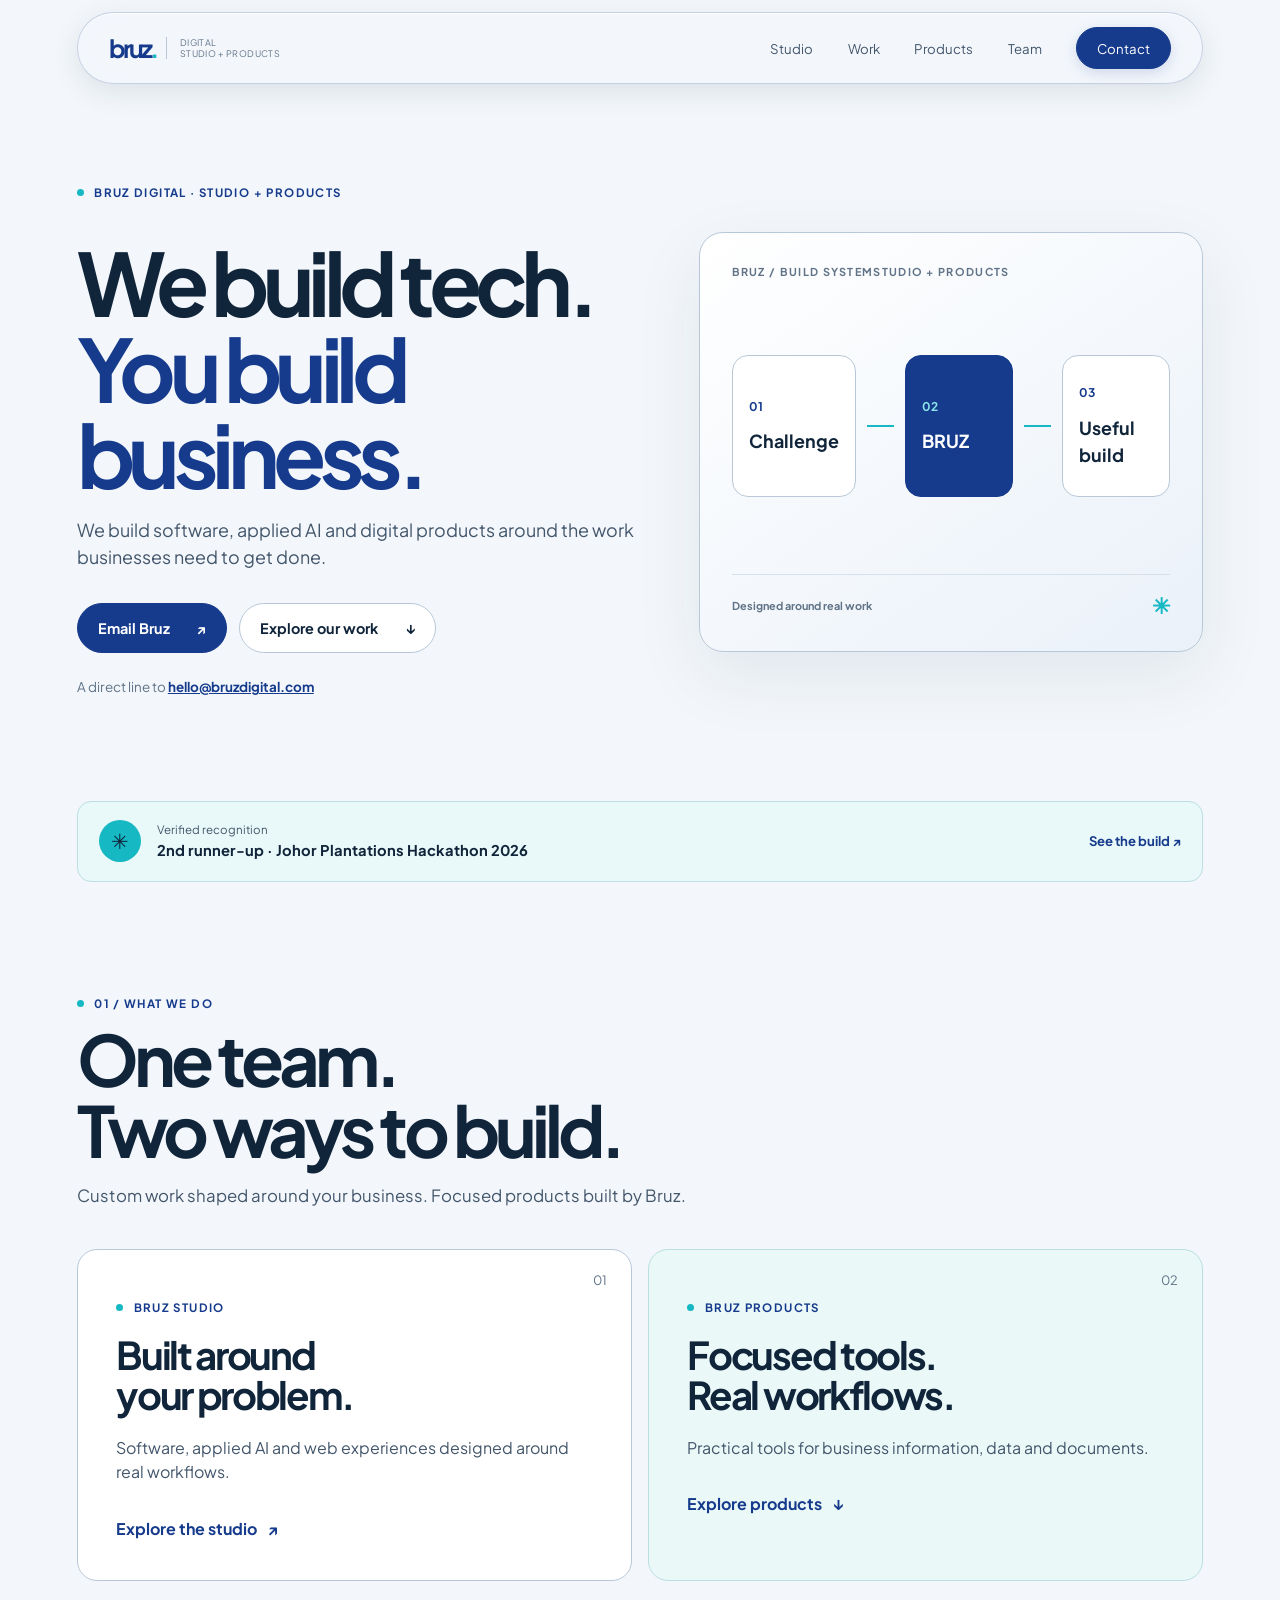
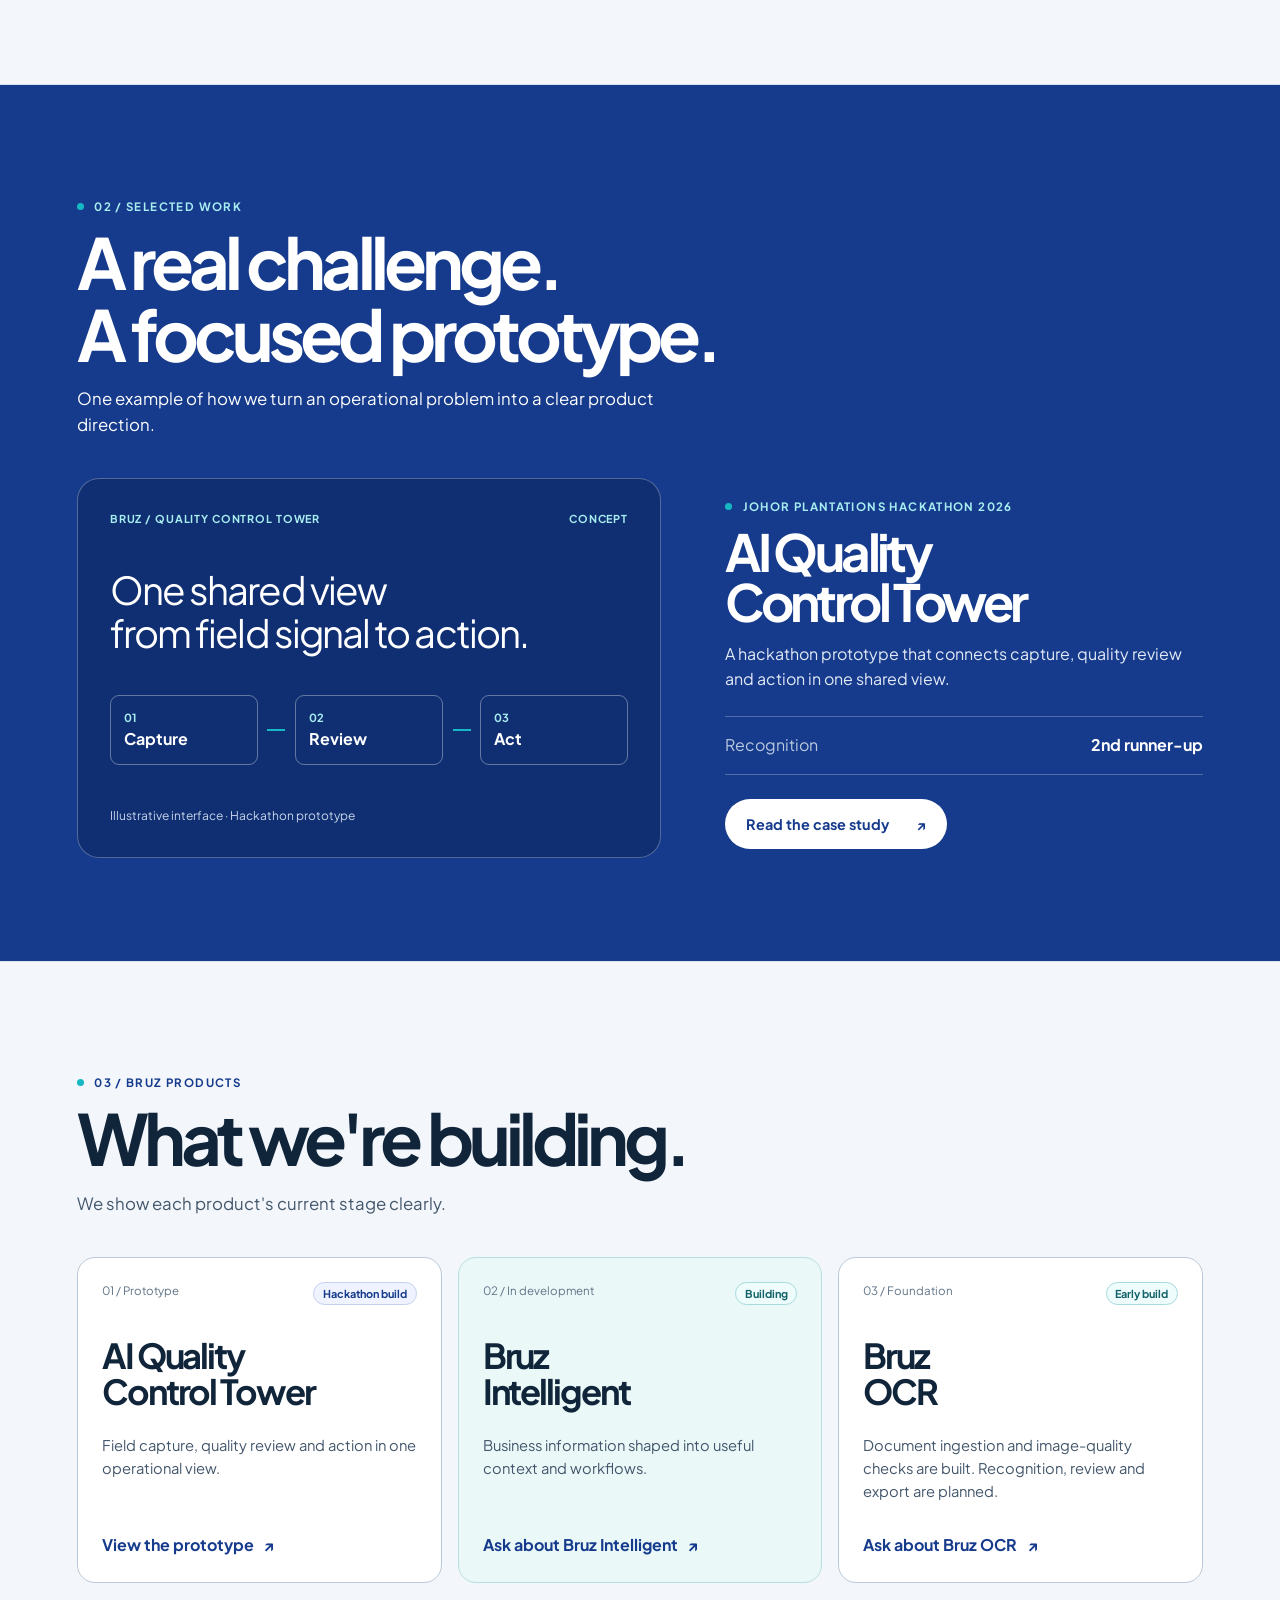
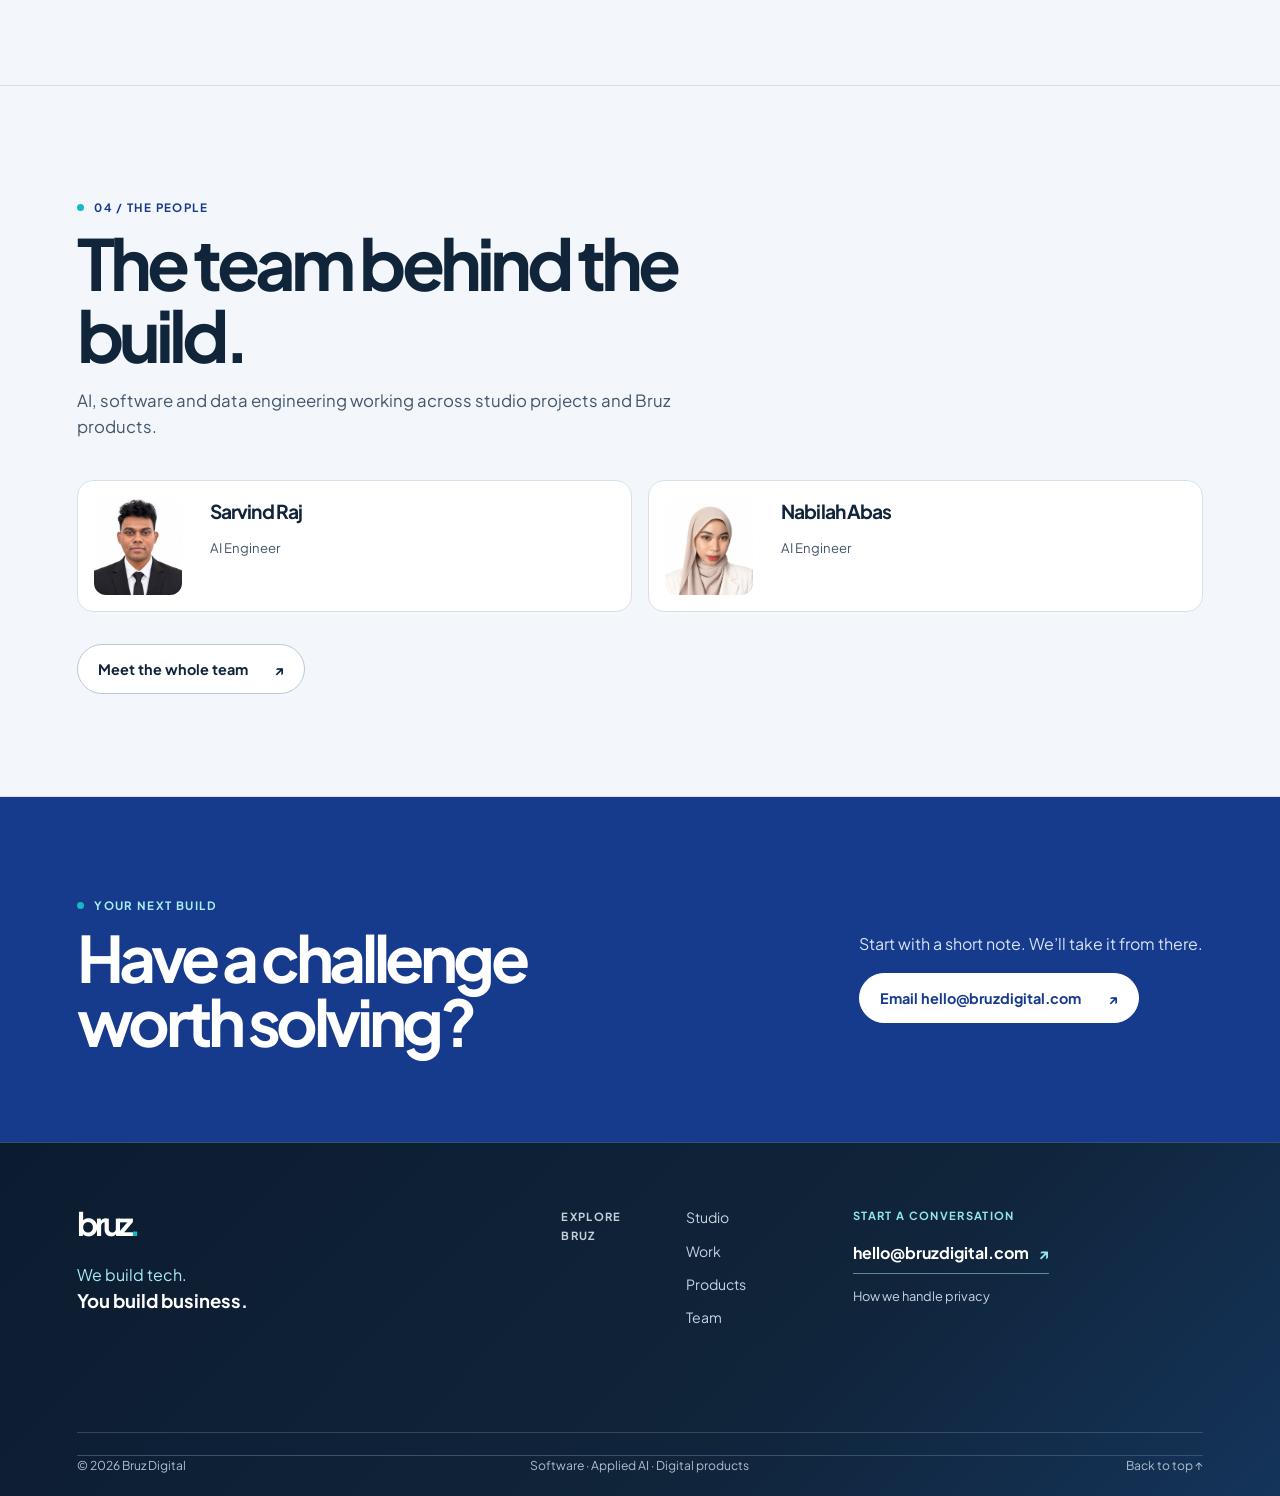
==== index.html @ ce647e84 "Force refresh smaller Bruz tab icon" ====
<!doctype html>
<html lang="en"><head>
  <meta charset="UTF-8"><meta name="viewport" content="width=device-width, initial-scale=1">
  <meta name="description" content="Bruz Digital builds software, applied AI and digital products around the work businesses need to get done."><meta name="theme-color" content="#F3F7FB">
  <meta name="color-scheme" content="light"><meta property="og:type" content="website"><meta property="og:site_name" content="Bruz Digital">
  <meta property="og:title" content="Bruz Digital | Bruz Digital"><meta property="og:description" content="Bruz Digital builds software, applied AI and digital products around the work businesses need to get done."><meta property="og:url" content="https://bruzdigital.com/"><meta property="og:image" content="https://bruzdigital.com/assets/social/bruz-social-card.png"><meta property="og:image:width" content="1200"><meta property="og:image:height" content="630"><meta property="og:image:alt" content="Bruz Digital — We build tech. You build business.">
  <meta name="twitter:card" content="summary_large_image"><meta name="twitter:title" content="Bruz Digital | Bruz Digital"><meta name="twitter:description" content="Bruz Digital builds software, applied AI and digital products around the work businesses need to get done."><meta name="twitter:image" content="https://bruzdigital.com/assets/social/bruz-social-card.png">
  <title>Bruz Digital</title>
  <link rel="canonical" href="https://bruzdigital.com/"><link rel="icon" href="assets/brand/favicon-v6.svg" type="image/svg+xml">
  <link rel="preload" href="assets/fonts/plus-jakarta-sans-regular.woff2" as="font" type="font/woff2" crossorigin>
  <link rel="stylesheet" href="revamp.css"><script defer src="revamp.js"></script>
  <script type="application/ld+json">{"@context":"https://schema.org","@type":"Organization","name":"Bruz Digital","url":"https://bruzdigital.com","email":"hello@bruzdigital.com"}</script>
</head><body>
<a class="skip-link" href="#main">Skip to content</a>
<header class="site-header">
  <a class="brand" href="index.html" aria-label="Bruz Digital home"><span class="brand-mark">BRUZ<span class="brand-dot">.</span></span><span class="brand-descriptor">DIGITAL<br>STUDIO + PRODUCTS</span></a>
  <button class="menu-toggle" type="button" aria-controls="site-nav" aria-expanded="false" aria-label="Open navigation"><span></span><span></span><span></span></button>
  <nav class="site-nav" id="site-nav" aria-label="Primary navigation"><a href="#studio">Studio</a>
<a href="#work">Work</a>
<a href="#products">Products</a>
<a href="#team">Team</a>
<a href="#contact" class="nav-cta">Contact</a></nav>
</header>
<main id="main"><section class="hero" aria-labelledby="hero-title"><div class="hero-copy"><p class="eyebrow">Bruz Digital · Studio + Products</p><h1 id="hero-title">We build tech.<br><em>You build business.</em></h1><p class="hero-lede">We build software, applied AI and digital products around the work businesses need to get done.</p><div class="hero-actions"><a class="button button--primary" href="mailto:hello@bruzdigital.com?subject=Let%27s%20build%20with%20Bruz">Email Bruz <span aria-hidden="true">↗</span></a><a class="button button--secondary" href="#work">Explore our work <span aria-hidden="true">↓</span></a></div><p class="hero-contact">A direct line to <a href="mailto:hello@bruzdigital.com">hello@bruzdigital.com</a></p></div><div class="hero-visual" role="img" aria-label="Illustrative diagram showing a business challenge moving through Bruz Studio into a practical product">
  <div class="visual-head"><span>BRUZ / BUILD SYSTEM</span><span>STUDIO + PRODUCTS</span></div>
  <div class="visual-flow"><div class="flow-node"><span>01</span><strong>Challenge</strong></div><i aria-hidden="true"></i><div class="flow-node flow-node--brand"><span>02</span><strong>BRUZ</strong></div><i aria-hidden="true"></i><div class="flow-node"><span>03</span><strong>Useful build</strong></div></div>
  <div class="visual-foot"><span>Designed around real work</span><span class="visual-spark" aria-hidden="true">✳</span></div>
</div></section>
<a class="recognition" href="projects.html#quality-control-tower"><span class="recognition-mark" aria-hidden="true">✳</span><span><small>Verified recognition</small><strong>2nd runner-up · Johor Plantations Hackathon 2026</strong></span><span class="recognition-link">See the build <span aria-hidden="true">↗</span></span></a>
<section class="section section--intro" id="studio" aria-labelledby="studio-title"><div class="section-heading"><p class="eyebrow">01 / What we do</p><h2 id="studio-title">One team.<br>Two ways to build.</h2><p>Custom work shaped around your business. Focused products built by Bruz.</p></div><div class="offer-grid"><article class="offer-card offer-card--studio"><span class="offer-number">01</span><p class="eyebrow">Bruz Studio</p><h3>Built around<br>your problem.</h3><p>Software, applied AI and web experiences designed around real workflows.</p><a class="text-link" href="services.html">Explore the studio <span aria-hidden="true">↗</span></a></article><article class="offer-card offer-card--products"><span class="offer-number">02</span><p class="eyebrow">Bruz Products</p><h3>Focused tools.<br>Real workflows.</h3><p>Practical tools for business information, data and documents.</p><a class="text-link" href="#products">Explore products <span aria-hidden="true">↓</span></a></article></div></section>
<section class="section section--blue" id="work" aria-labelledby="work-title"><div class="section-heading section-heading--light"><p class="eyebrow">02 / Selected work</p><h2 id="work-title">A real challenge.<br>A focused prototype.</h2><p>One example of how we turn an operational problem into a clear product direction.</p></div><div class="work-feature"><div class="case-visual" role="img" aria-label="Illustrative Quality Control Tower concept, not a deployed customer system">
  <div class="case-visual-head"><span>BRUZ / QUALITY CONTROL TOWER</span><span>CONCEPT</span></div>
  <div class="case-visual-title">One shared view<br>from field signal to action.</div>
  <div class="case-steps"><span><b>01</b> Capture</span><i></i><span><b>02</b> Review</span><i></i><span><b>03</b> Act</span></div>
  <p>Illustrative interface · Hackathon prototype</p>
</div><div class="work-copy"><p class="eyebrow">Johor Plantations Hackathon 2026</p><h3>AI Quality<br>Control Tower</h3><p>A hackathon prototype that connects capture, quality review and action in one shared view.</p><div class="work-award"><span>Recognition</span><strong>2nd runner-up</strong></div><a class="button button--light" href="projects.html#quality-control-tower">Read the case study <span aria-hidden="true">↗</span></a></div></div></section>
<section class="section section--products" id="products" aria-labelledby="products-title"><div class="section-heading"><p class="eyebrow">03 / Bruz Products</p><h2 id="products-title">What we're building.</h2><p>We show each product's current stage clearly.</p></div><div class="product-grid"><article class="product-card"><div class="product-top"><span>01 / Prototype</span><span class="status status--prototype">Hackathon build</span></div><h3>AI Quality<br>Control Tower</h3><p>Field capture, quality review and action in one operational view.</p><a class="text-link" href="projects.html#quality-control-tower">View the prototype <span aria-hidden="true">↗</span></a></article><article class="product-card product-card--highlight"><div class="product-top"><span>02 / In development</span><span class="status">Building</span></div><h3>Bruz<br>Intelligent</h3><p>Business information shaped into useful context and workflows.</p><a class="text-link" href="contact.html">Ask about Bruz Intelligent <span aria-hidden="true">↗</span></a></article><article class="product-card"><div class="product-top"><span>03 / Foundation</span><span class="status">Early build</span></div><h3>Bruz<br>OCR</h3><p>Document ingestion and image-quality checks are built. Recognition, review and export are planned.</p><a class="text-link" href="contact.html">Ask about Bruz OCR <span aria-hidden="true">↗</span></a></article></div></section>
<section class="section section--team" id="team" aria-labelledby="team-title"><div class="section-heading"><p class="eyebrow">04 / The people</p><h2 id="team-title">The team behind the build.</h2><p>AI, software and data engineering working across studio projects and Bruz products.</p></div><div class="team-preview">
  <article class="person person--feature"><img src="assets/team/sarvind-raj.jpg" alt="Portrait of Sarvind Raj" width="960" height="1280" loading="lazy" decoding="async"><div><h3>Sarvind Raj</h3><p>AI Engineer</p></div></article>
  <article class="person person--feature"><img src="assets/team/nabilah-abas.jpg" alt="Portrait of Nabilah Abas" width="853" height="1280" loading="lazy" decoding="async"><div><h3>Nabilah Abas</h3><p>AI Engineer</p></div></article>
</div><a class="button button--secondary" href="team.html">Meet the whole team <span aria-hidden="true">↗</span></a></section>
<section class="contact-band" id="contact" aria-labelledby="contact-title"><div><p class="eyebrow">Your next build</p><h2 id="contact-title">Have a challenge<br>worth solving?</h2></div><div><p>Start with a short note. We’ll take it from there.</p><a class="button button--on-blue" href="mailto:hello@bruzdigital.com?subject=Let%27s%20build%20with%20Bruz">Email hello@bruzdigital.com <span aria-hidden="true">↗</span></a></div></section></main>
<footer class="site-footer">
  <div class="footer-main">
    <div class="footer-brand">
      <a class="brand brand--footer" href="index.html" aria-label="Bruz Digital home"><span class="brand-mark">BRUZ<span class="brand-dot">.</span></span></a>
      <p class="footer-tagline">We build tech.<strong>You build business.</strong></p>
    </div>
    <div class="footer-directory">
      <p class="footer-label">Explore Bruz</p>
      <nav aria-label="Footer navigation"><a href="index.html#studio">Studio</a><a href="index.html#work">Work</a><a href="index.html#products">Products</a><a href="index.html#team">Team</a></nav>
    </div>
    <div class="footer-contact">
      <p class="footer-label">Start a conversation</p>
      <a class="footer-email" href="mailto:hello@bruzdigital.com?subject=Let%27s%20build%20with%20Bruz">hello@bruzdigital.com <span aria-hidden="true">↗</span></a>
      <a class="footer-privacy" href="privacy.html">How we handle privacy</a>
    </div>
  </div>
  <div class="footer-base"><p>© 2026 Bruz Digital</p><span class="footer-location">Software · Applied AI · Digital products</span><a href="#main">Back to top ↑</a></div>
</footer>
</body></html>
---- revamp.css ----
@font-face { font-family: 'Bruz Sans'; src: url('assets/fonts/plus-jakarta-sans-regular.woff2') format('woff2'); font-weight: 400; font-display: swap; }
@font-face { font-family: 'Bruz Sans'; src: url('assets/fonts/plus-jakarta-sans-semibold.woff2') format('woff2'); font-weight: 600; font-display: swap; }
@font-face { font-family: 'Bruz Sans'; src: url('assets/fonts/plus-jakarta-sans-bold.woff2') format('woff2'); font-weight: 700 800; font-display: swap; }

:root {
  --bg: #F3F7FB;
  --bg-deep: #10243A;
  --surface: #FFFFFF;
  --surface-2: #E8EFF7;
  --surface-3: #DCE7F2;
  --text: #10243A;
  --muted: #43566B;
  --muted-2: #607387;
  --line: #B9C8D8;
  --line-soft: #D7E1EB;
  --accent: #163B8C;
  --accent-soft: #16B8C4;
  --accent-ink: #FFFFFF;
  --signal: #163B8C;
  --turquoise: #16B8C4;
  --orange: #F49A38;
  --font: 'Bruz Sans', Arial, sans-serif;
  --mono: 'Courier New', monospace;
  --edge: clamp(1.25rem, 4vw, 4.5rem);
}

* { box-sizing: border-box; }
html { scroll-behavior: smooth; background: var(--bg); }
body { margin: 0; overflow-x: hidden; background: var(--bg); color: var(--text); font-family: var(--font); -webkit-font-smoothing: antialiased; }
a { color: inherit; }
button { font: inherit; }
img, svg { max-width: 100%; }
p { line-height: 1.55; }
::selection { background: var(--turquoise); color: #10243A; }
:focus-visible { outline: 3px solid var(--turquoise); outline-offset: 4px; }
.skip-link { position: absolute; z-index: 50; top: -5rem; left: 1rem; padding: .7rem 1rem; background: var(--accent); color: var(--accent-ink); }
.skip-link:focus { top: 1rem; }

.site-header { position: relative; z-index: 20; display: flex; align-items: center; justify-content: space-between; gap: 2rem; min-height: 82px; padding: 0 var(--edge); border-bottom: 1px solid var(--line-soft); background: var(--bg-deep); color: var(--text); }
.brand { display: inline-flex; align-items: center; gap: .55rem; text-decoration: none; white-space: nowrap; }
.brand-mark { font-size: 1.8rem; font-weight: 800; line-height: 1; letter-spacing: -.12em; text-transform: lowercase; }
.brand-reg { align-self: flex-start; margin-top: .05rem; font: 500 .55rem var(--mono); }
.brand-descriptor { border-left: 1px solid var(--line); padding-left: .8rem; color: var(--muted-2); font: 500 .56rem/1.25 var(--mono); letter-spacing: .1em; }
.site-nav { display: flex; align-items: center; gap: clamp(1rem, 2.7vw, 3rem); }
.site-nav a { color: var(--muted); font: 500 .69rem var(--mono); letter-spacing: .04em; text-decoration: none; text-transform: none; }
.site-nav a:hover, .site-nav a[aria-current] { color: var(--accent); }
.site-nav .nav-cta { border: 1px solid var(--line); padding: .72rem 1rem; background: transparent; color: var(--text); }
.site-nav .nav-cta:hover { border-color: var(--accent); background: var(--accent); color: var(--accent-ink); }
.menu-toggle { display: none; border: 1px solid var(--line); padding: .5rem .75rem; background: none; color: var(--text); font: 500 .72rem var(--mono); }

.eyebrow { display: flex; align-items: center; gap: .65rem; color: var(--accent); font: 500 .66rem var(--mono); letter-spacing: .02em; text-transform: uppercase; }
.eyebrow::before { content: ''; width: 7px; height: 7px; flex: none; border-radius: 50%; background: var(--accent); }
.eyebrow--dark { color: var(--accent); }
.eyebrow--dark::before { background: var(--accent); }
.button { display: inline-flex; align-items: center; justify-content: space-between; gap: 1.65rem; min-height: 46px; padding: .72rem 1rem; color: var(--text); font: 500 .68rem var(--mono); letter-spacing: .02em; text-decoration: none; text-transform: none; transition: border-color .2s, background .2s, color .2s, transform .2s; }
.button:hover { transform: translateY(-2px); }
.button--acid { border: 1px solid var(--accent); background: var(--accent); color: var(--accent-ink); }
.button--acid:hover { background: #c8ff93; }
.button--outline, .button--light-outline { border: 1px solid var(--line); color: var(--text); }
.button--outline:hover, .button--light-outline:hover { border-color: var(--accent); background: var(--surface-2); }
.button--dark { border: 1px solid var(--accent); background: var(--accent); color: var(--accent-ink); }
.button--text { padding-inline: .25rem; }
.button--text:hover { color: var(--accent); }

.hero { display: grid; grid-template-columns: minmax(0, 52fr) minmax(0, 48fr); min-height: min(760px, calc(100svh - 82px)); padding: clamp(1rem, 2.25vw, 2.5rem) var(--edge) clamp(2rem, 3vw, 3.2rem); background: var(--bg); color: var(--text); }
.hero-copy { display: flex; flex-direction: column; justify-content: space-between; padding: clamp(2rem, 4.5vw, 4.75rem) clamp(2rem, 5vw, 5.5rem) 1rem 0; }
.hero h1 { max-width: 12ch; margin: clamp(2.5rem, 5vw, 5rem) 0 1.25rem; font-size: clamp(3.2rem, 5.4vw, 6.5rem); font-weight: 600; letter-spacing: -.065em; line-height: 1.02; }
.hero h1 em { color: var(--accent); font-style: normal; }
.hero-lede { max-width: 34rem; margin: 0; color: #cad1d1; font-size: clamp(1rem, 1.2vw, 1.22rem); line-height: 1.5; }
.hero-actions { display: flex; flex-wrap: wrap; align-items: center; gap: 1rem; margin-top: 2.2rem; }
.hero-bottom { display: flex; justify-content: space-between; gap: 1rem; margin-top: 3rem; padding-top: 1rem; border-top: 1px solid var(--line-soft); color: var(--muted-2); font: 400 .58rem var(--mono); letter-spacing: .04em; text-transform: uppercase; }
.hero-intro .hero-copy > .eyebrow, .hero-intro .hero-copy > div:nth-child(2), .hero-intro .hero-bottom { opacity: 0; transform: translateY(14px); }
.hero-intro.hero-intro-active .hero-copy > .eyebrow { animation: reveal-up .45s .05s ease-out forwards; }
.hero-intro.hero-intro-active .hero-copy > div:nth-child(2) { animation: reveal-up .55s .18s ease-out forwards; }
.hero-intro.hero-intro-active .hero-bottom { animation: reveal-up .45s .5s ease-out forwards; }

.hero-visual { position: relative; display: flex; flex-direction: column; align-self: center; min-height: 520px; overflow: hidden; border: 1px solid #40585d; border-radius: 18px; padding: 1rem; background: var(--surface-2); }
.visual-top, .visual-bottom { position: relative; z-index: 5; display: flex; justify-content: space-between; gap: 1rem; color: var(--muted); font: 500 .69rem var(--mono); }
.visual-top { color: var(--accent); }
.visual-top span:last-child { color: var(--muted); }
.visual-bottom { padding-top: .9rem; border-top: 1px solid var(--line); }
.visual-bottom span:last-child { color: var(--accent); }
.visual-stage { position: relative; display: grid; flex: 1; place-items: center; min-height: 410px; margin-block: 1rem; overflow: hidden; border: 1px solid var(--line-soft); border-radius: 14px; background: var(--bg-deep); }
.lab-grid { position: absolute; inset: 38px 1rem 1rem; opacity: .8; background-image: linear-gradient(var(--line-soft) 1px, transparent 1px), linear-gradient(90deg, var(--line-soft) 1px, transparent 1px); background-size: 64px 64px; mask-image: linear-gradient(to bottom, #000 80%, transparent); }
.lab-status { position: absolute; z-index: 5; top: .7rem; left: .85rem; display: flex; align-items: center; gap: .5rem; color: var(--text); font-size: .76rem; }
.lab-status i { width: 8px; height: 8px; border-radius: 50%; background: var(--accent); }
.lab-schematic { position: absolute; z-index: 2; inset: 4rem 1rem 1.25rem; display: grid; grid-template-columns: 1fr minmax(2.2rem, .35fr) 1fr minmax(2.2rem, .35fr) 1fr; align-items: center; }
.lab-node { display: grid; place-items: center; min-height: 92px; border: 2px solid #648287; border-radius: 8px; background: var(--surface-3); color: var(--text); text-align: center; }
.lab-node strong { font-size: clamp(.75rem, 1vw, 1rem); }
.lab-node span { margin-top: .35rem; color: var(--muted); font-size: .68rem; }
.lab-node--core { min-height: 126px; border-color: var(--accent); background: #29432e; }
.lab-node--core strong { color: var(--accent); font-size: clamp(1rem, 1.5vw, 1.3rem); }
.lab-node--core span { color: var(--text); font: 500 .6rem var(--mono); }
.lab-connector { height: 3px; background: var(--accent); transform: scaleX(1); transform-origin: left; }
.lab-junction { position: absolute; z-index: 3; width: 10px; height: 10px; border-radius: 50%; background: var(--accent); }
.lab-junction--one { left: 29.5%; }
.lab-junction--two { right: 29.5%; }
.product-ui { position: absolute; z-index: 4; inset: 3.55rem .85rem .85rem; overflow: hidden; border: 1px solid var(--accent-soft); border-radius: 10px; background: var(--surface); color: var(--text); opacity: 1; }
.ui-top { display: flex; align-items: center; justify-content: space-between; padding: .75rem .9rem; border-bottom: 1px solid var(--line); background: var(--surface-2); color: var(--accent); font: 500 .58rem var(--mono); }
.ui-content { padding: 1rem; }
.ui-kicker { color: var(--muted); font: 500 .55rem var(--mono); letter-spacing: .05em; text-transform: uppercase; }
.ui-title { margin: .45rem 0 1rem; font-size: clamp(1.1rem, 1.8vw, 1.55rem); font-weight: 700; letter-spacing: -.04em; }
.ui-grid { display: grid; grid-template-columns: 1fr 1fr; gap: .65rem; }
.ui-panel { min-height: 82px; padding: .7rem; border: 1px solid var(--line); background: var(--bg-deep); }
.ui-panel span { display: block; color: var(--muted); font: 500 .54rem var(--mono); text-transform: uppercase; }
.ui-panel strong { display: block; margin-top: .8rem; color: var(--text); font-size: 1rem; }
.ui-panel--chart { grid-column: 1 / -1; min-height: 116px; }
.bars { display: flex; align-items: end; gap: 5%; height: 62px; margin-top: .65rem; border-bottom: 1px solid var(--line); }
.bars i { width: 9%; background: var(--accent); }
.bars i:nth-child(1) { height: 45%; }
.bars i:nth-child(2) { height: 72%; }
.bars i:nth-child(3) { height: 58%; }
.bars i:nth-child(4) { height: 85%; }
.bars i:nth-child(5) { height: 64%; }
.bars i:nth-child(6) { height: 95%; }
.bars i:nth-child(7) { height: 78%; }
.bars i:nth-child(even) { opacity: .62; }
.hero-visual.is-animating .lab-status, .hero-visual.is-animating .lab-grid, .hero-visual.is-animating .lab-node, .hero-visual.is-animating .lab-junction { opacity: 0; }
.hero-visual.is-animating .lab-connector { transform: scaleX(0); }
.hero-visual.is-animating .product-ui { clip-path: inset(48% 48% 48% 48% round 10px); opacity: 0; transform: scale(.88); }
.hero-visual.is-animating.is-active .lab-status { animation: reveal .35s ease-out forwards; }
.hero-visual.is-animating.is-active .lab-grid { animation: reveal .45s .1s ease-out forwards; }
.hero-visual.is-animating.is-active .lab-node { animation: reveal-up .45s .2s ease-out forwards; }
.hero-visual.is-animating.is-active .lab-node--core { animation-delay: .45s; }
.hero-visual.is-animating.is-active .lab-node--output { animation-delay: .7s; }
.hero-visual.is-animating.is-active .lab-connector--one { animation: connect .3s .55s ease-out forwards; }
.hero-visual.is-animating.is-active .lab-connector--two { animation: connect .3s .82s ease-out forwards; }
.hero-visual.is-animating.is-active .lab-junction--one { animation: reveal .2s .73s ease-out forwards; }
.hero-visual.is-animating.is-active .lab-junction--two { animation: reveal .2s 1s ease-out forwards; }
.hero-visual.is-animating.is-active .lab-schematic { animation: schematic-settle .55s 1.35s ease-in forwards; }
.hero-visual.is-animating.is-active .product-ui { animation: product-settle .8s 1.75s cubic-bezier(.22,.8,.25,1) forwards; }

.achievement { display: grid; grid-template-columns: 1fr 2.2fr auto; gap: 2rem; align-items: center; padding: 1.2rem var(--edge); border-block: 1px solid var(--line); background: var(--bg-deep); color: var(--text); text-decoration: none; }
.achievement strong { font-size: clamp(1rem, 1.35vw, 1.25rem); font-weight: 600; letter-spacing: -.025em; }
.achievement span:last-child { color: var(--accent); font: 500 .67rem var(--mono); text-transform: uppercase; white-space: nowrap; }
.achievement:hover { background: var(--surface); }

.section { padding: clamp(5rem, 9vw, 9rem) var(--edge); border-bottom: 1px solid var(--line-soft); }
.section--light { background: var(--bg); color: var(--text); }
.section--dark { background: var(--bg-deep); color: var(--text); }
.section--muted { background: var(--surface); color: var(--text); }
.section-head { display: grid; grid-template-columns: minmax(0, 1fr) minmax(16rem, .55fr); gap: 2rem; align-items: end; margin-bottom: clamp(2.5rem, 5vw, 5rem); }
.section-head h2, .page-hero h1 { max-width: 13ch; margin: 1.35rem 0 0; color: var(--text); font-size: clamp(2.8rem, 5.5vw, 6.5rem); font-weight: 600; letter-spacing: -.065em; line-height: .98; }
.section-head p, .section--dark .section-head p { max-width: 31rem; margin: 0; color: var(--muted); }
.section-lead { font-size: clamp(1rem, 1.25vw, 1.2rem); }

.pathways { display: grid; grid-template-columns: 1fr 1fr; gap: clamp(2rem, 5vw, 6rem); }
.pathway, .pathway:nth-child(2) { display: flex; flex-direction: column; min-height: 290px; padding: 2rem 0 0; border-top: 1px solid var(--line); background: transparent; }
.pathway .eyebrow { color: var(--accent); }
.pathway h3 { margin: 2.5rem 0 1rem; color: var(--text); font-size: clamp(2.5rem, 4vw, 4.8rem); letter-spacing: -.07em; line-height: .95; }
.pathway p { max-width: 29rem; margin: 0 0 2rem; color: var(--muted); }
.pathway a { width: max-content; margin-top: auto; padding-bottom: .25rem; border-bottom: 1px solid var(--accent); color: var(--accent); font: 500 .68rem var(--mono); text-decoration: none; text-transform: uppercase; }
.pathway a:hover { color: var(--text); }

.case-layout { display: grid; grid-template-columns: minmax(0, 1.15fr) minmax(18rem, .85fr); gap: clamp(2rem, 5vw, 6rem); align-items: center; }
.case-screen { position: relative; min-height: 410px; padding: 1.4rem 0; background: transparent; }
.case-screen::before { content: ''; position: absolute; inset: 0; opacity: .55; background-image: linear-gradient(var(--line-soft) 1px, transparent 1px), linear-gradient(90deg, var(--line-soft) 1px, transparent 1px); background-size: 32px 32px; }
.case-window { position: relative; border-top: 1px solid #456166; background: transparent; color: var(--text); }
.case-window__bar { display: flex; justify-content: space-between; padding: .7rem 1rem; border-bottom: 1px solid var(--line); color: var(--accent); font: 500 .58rem var(--mono); }
.case-window__main { padding: 1.2rem; }
.case-window__main h3 { margin: .5rem 0 1.2rem; font-size: clamp(1.2rem, 2vw, 1.9rem); letter-spacing: -.05em; }
.case-columns { display: grid; grid-template-columns: 1fr 1fr; gap: .7rem; }
.case-box { min-height: 150px; padding: 1rem 0; border-top: 1px solid var(--line); background: transparent; }
.case-box small { display: block; color: var(--muted); font: 500 .54rem var(--mono); text-transform: uppercase; }
.case-graphic { height: 67px; margin-top: 1rem; background: linear-gradient(140deg, transparent 47%, var(--accent) 48%, var(--accent) 52%, transparent 53%), repeating-linear-gradient(90deg, var(--line-soft) 0 1px, transparent 1px 20px), repeating-linear-gradient(0deg, var(--line-soft) 0 1px, transparent 1px 20px); }
.case-list { margin: 1rem 0 0; padding: 0; list-style: none; }
.case-list li { display: flex; justify-content: space-between; gap: .5rem; padding: .28rem 0; border-bottom: 1px solid var(--line-soft); font: 500 .58rem var(--mono); }
.case-copy h2 { margin: 1rem 0; color: var(--text); font-size: clamp(2.8rem, 4.7vw, 5.6rem); letter-spacing: -.065em; line-height: .98; }
.case-copy p, .section--light .case-copy p { color: var(--muted); }
.case-facts { display: grid; grid-template-columns: 1fr 1fr; gap: 1rem; margin: 2rem 0; padding-top: 1rem; border-top: 1px solid var(--line); }
.case-facts span, .section--light .case-facts span { display: block; color: var(--muted-2); font: 500 .56rem var(--mono); text-transform: uppercase; }
.case-facts strong { display: block; margin-top: .3rem; color: var(--text); font-size: .84rem; }

.products { display: grid; grid-template-columns: 1fr 1fr; gap: 1rem; }
.product { display: flex; flex-direction: column; min-height: 300px; padding: 2rem; border: 1px solid var(--line); background: var(--surface); }
.product:nth-child(2) { background: var(--surface-2); }
.product-index { display: flex; justify-content: space-between; gap: 1rem; color: var(--muted); font: 500 .62rem var(--mono); text-transform: uppercase; }
.status { padding: .28rem .45rem; border: 1px solid var(--accent-soft); color: var(--accent); }
.product h3 { margin: 3rem 0 1rem; color: var(--text); font-size: clamp(2rem, 3vw, 3.5rem); letter-spacing: -.065em; }
.product p { max-width: 32rem; margin: 0; color: var(--muted); }
.product a { width: max-content; margin-top: auto; padding-top: 1.5rem; border-bottom: 1px solid var(--accent); color: var(--accent); font: 500 .68rem var(--mono); text-decoration: none; text-transform: uppercase; }
.product a:hover { color: var(--text); }

.team-list { display: grid; grid-template-columns: 1fr 1fr; gap: clamp(2rem, 5vw, 5rem); }
.person { display: grid; grid-template-columns: 110px 1fr; gap: 1.5rem; align-items: center; padding: 1.25rem 0; border-top: 1px solid var(--line); background: transparent; }
.person-mark { display: grid; place-items: center; width: 96px; height: 96px; border: 1px solid #496269; background: var(--surface-3); color: var(--accent); font-size: 1.65rem; font-weight: 700; letter-spacing: -.06em; }
.person-photo { display: block; width: 96px; height: 112px; border: 1px solid #496269; background: var(--surface-3); object-fit: cover; object-position: center 24%; }
.person h3 { margin: 0 0 .3rem; color: var(--text); font-size: clamp(1.2rem, 2vw, 1.9rem); letter-spacing: -.045em; }
.person span { color: var(--muted); font: 500 .66rem var(--mono); text-transform: uppercase; }
.person p { margin: .7rem 0 0; color: var(--muted); font-size: .82rem; }
.person-email { display: block; width: max-content; margin-top: .55rem; color: var(--accent); font: 500 .72rem var(--mono); text-decoration: none; }
.person-email:hover { color: var(--text); }
.asset-note { max-width: 48rem; margin: 1.5rem 0 0; color: var(--muted-2); font-size: .78rem; }

.product-explorer { background: transparent; }
.product-tabs { display: grid; grid-template-columns: repeat(3, 1fr); border-bottom: 1px solid var(--line); }
.product-tabs button { display: flex; align-items: center; gap: .75rem; min-height: 58px; padding: .85rem 0; border: 0; background: transparent; color: var(--muted); cursor: pointer; text-align: left; }
.product-tabs button:last-child { border-right: 0; }
.product-tabs button span { color: var(--muted-2); font: 500 .61rem var(--mono); }
.product-tabs button:hover { color: var(--text); }
.product-tabs button[aria-selected="true"] { color: var(--accent); box-shadow: inset 0 -2px 0 var(--accent); }
.product-demo { display: grid; grid-template-columns: minmax(16rem, .72fr) minmax(0, 1.28fr); gap: clamp(2rem, 4vw, 5rem); min-height: 430px; padding: clamp(1.5rem, 3vw, 3rem); }
.product-demo[hidden] { display: none; }
.demo-copy { display: flex; flex-direction: column; }
.demo-copy h3 { margin: 2.5rem 0 1rem; font-size: clamp(2rem, 3.5vw, 4rem); letter-spacing: -.065em; line-height: 1; }
.demo-copy p { max-width: 31rem; margin: 0; color: var(--muted); }
.demo-copy > a { width: max-content; margin-top: auto; border-bottom: 1px solid var(--accent); color: var(--accent); font: 500 .68rem var(--mono); text-decoration: none; text-transform: uppercase; }
.demo-interface { align-self: stretch; min-height: 320px; padding: 1rem 0; border-top: 1px solid #456166; background: transparent; }
.demo-bar { display: flex; justify-content: space-between; gap: 1rem; padding-bottom: .75rem; border-bottom: 1px solid var(--line); color: var(--accent); font: 500 .58rem var(--mono); }
.tower-flow { display: grid; grid-template-columns: 1fr minmax(1rem,.25fr) 1fr minmax(1rem,.25fr) 1fr; align-items: center; height: calc(100% - 2rem); }
.tower-flow div { display: grid; min-height: 130px; place-items: center; padding: .75rem 0; border-top: 1px solid var(--line); background: transparent; text-align: center; }
.tower-flow b, .tower-flow span { color: var(--muted-2); font: 500 .58rem var(--mono); }
.tower-flow strong { font-size: 1rem; }
.tower-flow i { height: 2px; background: var(--accent); }
.intelligent-flow { display: grid; grid-template-columns: repeat(3, 1fr); gap: .75rem; align-items: stretch; margin-top: 2.5rem; }
.intelligent-flow div { min-height: 160px; padding: 1rem 0; border-top: 1px solid var(--line); background: transparent; }
.intelligent-flow div:nth-child(2) { border-color: var(--accent-soft); }
.intelligent-flow span { display: block; color: var(--accent); font: 500 .58rem var(--mono); }
.intelligent-flow strong { display: block; margin-top: 3.5rem; line-height: 1.25; }
.demo-interface > small { display: block; margin-top: 1rem; color: var(--muted-2); font: 500 .58rem var(--mono); }
.ocr-pipeline { display: grid; grid-template-columns: repeat(3, 1fr); gap: .7rem; margin: 1rem 0 0; padding: 0; list-style: none; }
.ocr-pipeline li { display: grid; min-height: 108px; padding: .8rem 0; border-top: 1px solid var(--line); background: transparent; }
.ocr-pipeline li.is-built { border-color: #4f6c61; }
.ocr-pipeline b { color: var(--muted-2); font: 500 .58rem var(--mono); }
.ocr-pipeline span { align-self: end; font-weight: 600; }
.ocr-pipeline small { margin-top: .35rem; color: var(--muted-2); font: 500 .55rem var(--mono); text-transform: uppercase; }
.ocr-pipeline .is-built small { color: var(--accent); }

.case-method { display: grid; grid-template-columns: repeat(4, 1fr); gap: clamp(1.5rem, 3vw, 3rem); margin: 0; padding: 0; list-style: none; }
.case-method li { min-height: 240px; padding: 1.35rem 0; border-top: 1px solid var(--line); background: transparent; }
.case-method > li > span { color: var(--accent); font: 500 .62rem var(--mono); }
.case-method h3 { margin: 5rem 0 .7rem; font-size: clamp(1.4rem, 2vw, 2.2rem); letter-spacing: -.05em; }
.case-method p { margin: 0; color: var(--muted); font-size: .88rem; }
.case-disclosure { max-width: 50rem; margin: 1.5rem 0 0; color: var(--muted-2); font-size: .78rem; }

.brief-form { display: grid; grid-template-columns: 1fr 1fr; gap: 1rem; max-width: 68rem; }
.form-field { display: grid; gap: .5rem; }
.form-field--wide { grid-column: 1 / -1; }
.form-field label { color: var(--muted); font: 500 .68rem var(--mono); text-transform: uppercase; }
.form-field label span { color: var(--muted-2); text-transform: none; }
.form-field input, .form-field textarea { width: 100%; border: 1px solid var(--line); border-radius: 0; padding: .9rem 1rem; background: var(--bg-deep); color: var(--text); font: 400 1rem var(--font); }
.form-field textarea { min-height: 150px; resize: vertical; }
.form-field input:hover, .form-field textarea:hover { border-color: #4d676c; }
.form-field input:focus, .form-field textarea:focus { border-color: var(--accent); outline: 2px solid transparent; }
.form-actions { grid-column: 1 / -1; display: flex; align-items: center; gap: 1.5rem; margin-top: .5rem; }
.form-actions > a { color: var(--muted); font: 500 .68rem var(--mono); }
.form-actions > a:hover { color: var(--accent); }
.form-actions small { max-width: 34rem; color: var(--muted-2); font-size: .72rem; line-height: 1.5; }
.form-actions small a { color: var(--accent); }
.form-trap { position: absolute; width: 1px; height: 1px; overflow: hidden; clip-path: inset(50%); white-space: nowrap; }
.legal-copy { min-height: 48vh; }
.legal-copy > * { max-width: 56rem; }
.legal-copy h2 { margin-top: 0; font-size: clamp(2.5rem, 5vw, 5rem); letter-spacing: -.06em; }
.legal-copy a { color: var(--accent); }
.page-hero--compact { min-height: calc(100vh - 82px); }

.cta-band { display: grid; grid-template-columns: 1fr auto; gap: 2rem; align-items: end; padding: clamp(4rem, 7vw, 7rem) var(--edge); border-bottom: 1px solid var(--line); background: var(--surface-2); color: var(--text); }
.cta-band h2 { max-width: 14ch; margin: 1rem 0 0; font-size: clamp(2.8rem, 5.7vw, 6.8rem); font-weight: 600; letter-spacing: -.07em; line-height: .98; }
.site-footer { position: relative; isolation: isolate; overflow: hidden; padding: clamp(4rem, 7vw, 7rem) var(--edge) 1.5rem; border-top: 1px solid var(--line); background: var(--bg-deep); color: var(--muted); }
.site-footer > *:not(.footer-wordmark) { position: relative; z-index: 1; }
.footer-directory { display: grid; grid-template-columns: 1fr 1fr 1.2fr; gap: clamp(2rem, 5vw, 6rem); max-width: 52rem; margin: 0 auto clamp(3rem, 5vw, 5rem); }
.footer-directory > div > span { display: block; margin-bottom: 1rem; color: var(--muted-2); font: 500 .6rem var(--mono); text-transform: uppercase; }
.footer-directory nav { display: grid; gap: .55rem; }
.footer-directory a { width: fit-content; color: var(--text); text-decoration: none; }
.footer-directory a:hover { color: var(--accent); transform: translateX(3px); }
.footer-directory p { margin: 0; color: var(--muted); line-height: 1.65; }
.footer-wordmark { position: absolute; z-index: 0; top: 50%; left: 50%; color: #17221e; font-size: clamp(12rem, 31vw, 32rem); font-weight: 700; letter-spacing: -.09em; line-height: .7; pointer-events: none; transform: translate(-50%, -50%); user-select: none; white-space: nowrap; }
.footer-wordmark span { position: absolute; top: .02em; margin-left: .08em; color: #213028; font: 500 .06em var(--mono); letter-spacing: 0; }
.footer-base { display: grid; grid-template-columns: 1fr 1fr auto; gap: 1rem; align-items: end; margin-top: clamp(6rem, 13vw, 13rem); padding-top: 1.2rem; border-top: 1px solid var(--line); font: 400 .62rem var(--mono); text-transform: uppercase; }
.footer-base p { margin: 0; }
.footer-base a { color: var(--accent); text-decoration: none; }

.motion-ready [data-reveal] { opacity: 0; transform: translateY(32px); transition: opacity .75s cubic-bezier(.22,.8,.25,1), transform .75s cubic-bezier(.22,.8,.25,1); }
.motion-ready [data-reveal].is-visible { opacity: 1; transform: translateY(0); }
.motion-ready [data-reveal="soft"] { transform: translateY(18px); }
.product-demo:not([hidden]) { animation: panel-enter .45s cubic-bezier(.22,.8,.25,1); }

.page-hero { padding: clamp(6rem, 9vw, 10rem) var(--edge) clamp(4rem, 6vw, 7rem); border-bottom: 1px solid var(--line); background: var(--bg-deep); color: var(--text); }
.page-hero h1 { max-width: 14ch; }
.page-hero p { max-width: 42rem; color: var(--muted); font-size: clamp(1.05rem, 1.5vw, 1.35rem); }
.content-grid { display: grid; grid-template-columns: repeat(2, minmax(0, 1fr)); gap: clamp(2rem, 5vw, 5rem); }
.content-card, .content-card:nth-child(2n) { min-height: 220px; padding: 1.5rem 0; border-top: 1px solid var(--line); background: transparent; }
.content-card h2, .content-card h3 { margin: 1.2rem 0 .7rem; color: var(--text); font-size: clamp(1.7rem, 2.6vw, 3rem); letter-spacing: -.055em; }
.content-card p { max-width: 36rem; color: var(--muted); }
.content-card a { border-bottom: 1px solid var(--accent); color: var(--accent); font: 500 .68rem var(--mono); text-decoration: none; text-transform: uppercase; }
.detail-list { display: grid; grid-template-columns: 1fr 1fr; gap: 2rem; padding: 0; list-style: none; }
.detail-list li { padding: 1.2rem 0; border-top: 1px solid var(--line); background: transparent; }
.detail-list strong { display: block; color: var(--text); font-size: 1.2rem; }
.detail-list span, .section--dark .detail-list span { display: block; margin-top: .5rem; color: var(--muted); }

@keyframes reveal { to { opacity: 1; } }
@keyframes reveal-up { from { opacity: 0; transform: translateY(12px); } to { opacity: 1; transform: translateY(0); } }
@keyframes connect { to { transform: scaleX(1); } }
@keyframes schematic-settle { to { opacity: 0; transform: scale(.94); } }
@keyframes product-settle { to { clip-path: inset(0 0 0 0 round 10px); opacity: 1; transform: scale(1); } }
@keyframes panel-enter { from { opacity: 0; transform: translateY(12px); } to { opacity: 1; transform: translateY(0); } }

@media (max-width: 900px) {
  .hero { grid-template-columns: 1fr; }
  .hero-copy { min-height: 600px; padding-right: 0; }
  .hero-visual { min-height: 520px; }
  .achievement { grid-template-columns: 1fr auto; }
  .achievement strong { grid-column: 1 / -1; grid-row: 2; }
  .section-head, .case-layout { grid-template-columns: 1fr; }
  .product-demo { grid-template-columns: 1fr; }
  .demo-copy > a { margin-top: 1.5rem; }
  .case-method { grid-template-columns: 1fr 1fr; }
  .case-screen { order: 2; }
  .case-copy { order: 1; }
  .site-nav { gap: 1rem; }
  .brand-descriptor { display: none; }
}

@media (max-width: 680px) {
  .site-header { min-height: 68px; }
  .menu-toggle { display: block; }
  .site-nav { position: absolute; top: 100%; right: 0; left: 0; display: none; flex-direction: column; align-items: stretch; gap: 0; padding: 1rem var(--edge); border-bottom: 1px solid var(--line); background: var(--bg-deep); }
  .site-nav.is-open { display: flex; }
  .site-nav a { padding: 1rem 0; border-bottom: 1px solid var(--line-soft); }
  .site-nav .nav-cta { margin-top: .6rem; padding: .9rem; }
  .hero { padding-top: 1rem; }
  .hero-copy { min-height: 520px; padding: 2.5rem 0 1rem; }
  .hero h1 { font-size: clamp(3.15rem, 13vw, 5rem); }
  .hero-visual { min-height: 430px; border-radius: 12px; }
  .visual-stage { min-height: 320px; }
  .lab-schematic { grid-template-columns: 1fr 1.5rem 1fr 1.5rem 1fr; }
  .lab-node { min-height: 76px; }
  .lab-node--core { min-height: 100px; }
  .lab-junction--one { left: 29%; }
  .lab-junction--two { right: 29%; }
  .product-ui { inset: 3.5rem .55rem .55rem; }
  .ui-content { padding: .75rem; }
  .ui-panel { min-height: 70px; }
  .achievement { gap: .6rem; padding: 1.25rem var(--edge); }
  .achievement span:last-child { grid-column: 2; grid-row: 1; }
  .section { padding: 4.5rem var(--edge); }
  .pathways, .products, .team-list, .content-grid, .detail-list, .product-tabs, .case-method, .brief-form { grid-template-columns: 1fr; }
  .product-tabs button { border-right: 0; border-bottom: 1px solid var(--line); }
  .product-tabs button:last-child { border-bottom: 0; }
  .product-demo { min-height: 0; }
  .tower-flow { grid-template-columns: 1fr; gap: .5rem; height: auto; margin-top: 1rem; }
  .tower-flow div { min-height: 82px; }
  .tower-flow i { width: 2px; height: 18px; justify-self: center; }
  .intelligent-flow { grid-template-columns: 1fr; }
  .intelligent-flow div { min-height: 105px; }
  .intelligent-flow strong { margin-top: 2rem; }
  .ocr-pipeline { grid-template-columns: 1fr 1fr; }
  .form-field--wide, .form-actions { grid-column: auto; }
  .form-actions { align-items: flex-start; flex-direction: column; }
  .pathway { min-height: 240px; }
  .case-screen { min-height: 320px; padding: .8rem; }
  .case-box { min-height: 115px; }
  .case-columns { gap: .4rem; }
  .person { grid-template-columns: 78px 1fr; gap: 1rem; }
  .person-mark { width: 68px; height: 68px; font-size: 1.35rem; }
  .person-photo { width: 68px; height: 82px; }
  .cta-band { grid-template-columns: 1fr; }
  .footer-directory { grid-template-columns: 1fr 1fr; margin-left: 0; }
  .footer-directory > p { grid-column: 1 / -1; }
  .footer-base { grid-template-columns: 1fr; }
  .page-hero { padding-top: 5rem; }
}

@media (prefers-reduced-motion: reduce) {
  html { scroll-behavior: auto; }
  *, *::before, *::after { animation-duration: .01ms !important; animation-iteration-count: 1 !important; transition-duration: .01ms !important; }
  .lab-schematic { opacity: 0; }
  .product-ui { clip-path: none !important; opacity: 1 !important; transform: none !important; }
}

/* Signal Blue design system: light editorial surfaces, with Ink reserved for
   the System Lab, case study and footer. */
.site-header { background: var(--bg); color: var(--text); border-color: var(--line-soft); }
.brand-mark { color: var(--signal); }
.brand-reg { color: var(--muted); }
.brand-descriptor { border-color: var(--line); color: var(--muted); font-family: var(--font); letter-spacing: .04em; }
.site-nav a, .menu-toggle { color: var(--muted); font-family: var(--font); font-size: .82rem; }
.site-nav a:hover, .site-nav a[aria-current] { color: var(--signal); }
.site-nav .nav-cta { border-color: var(--signal); color: var(--signal); }
.site-nav .nav-cta:hover { background: var(--signal); color: #fff; }
.menu-toggle { border-color: var(--line); }
.eyebrow { color: var(--signal); font-family: var(--font); font-weight: 700; letter-spacing: .01em; text-transform: none; }
.eyebrow::before { background: var(--turquoise); }
.eyebrow--dark { color: var(--signal); }
.button { font-family: var(--font); font-weight: 700; }
.button--acid, .button--dark { border-color: var(--signal); background: var(--signal); color: #fff; }
.button--acid:hover, .button--dark:hover { background: #0f2d70; }
.button--outline, .button--light-outline { border-color: var(--line); color: var(--text); }
.button--outline:hover, .button--light-outline:hover { border-color: var(--signal); background: var(--surface-2); }
.button--text { color: var(--signal); }
.hero { background: var(--bg); color: var(--text); }
.hero h1 em { color: var(--signal); }
.hero-lede { color: var(--muted); }
.hero-bottom { border-color: var(--line); color: var(--muted-2); font-family: var(--font); text-transform: none; }
.hero-visual { border-color: #29425D; border-radius: 4px; background: var(--bg-deep); color: #F3F7FB; box-shadow: 0 24px 60px #10243A1A; }
.visual-top, .visual-bottom { color: #B8C8D8; }
.visual-top { color: var(--turquoise); }
.visual-top span:last-child { color: #B8C8D8; }
.visual-bottom { border-color: #29425D; }
.visual-bottom span:last-child { color: var(--orange); }
.visual-stage { border-color: #29425D; border-radius: 2px; background: #0B1929; }
.lab-grid { background-image: linear-gradient(#29425D 1px, transparent 1px), linear-gradient(90deg, #29425D 1px, transparent 1px); }
.lab-status { color: #F3F7FB; }
.lab-status i { background: var(--turquoise); }
.lab-node { border-color: #46627D; background: #18314A; color: #F3F7FB; }
.lab-node span { color: #B8C8D8; }
.lab-node--core { border-color: var(--turquoise); background: #123D50; }
.lab-node--core strong { color: var(--turquoise); }
.lab-node--core span { color: #F3F7FB; }
.lab-connector, .lab-junction { background: var(--turquoise); }
.product-ui { border-color: var(--turquoise); background: #10243A; color: #F3F7FB; }
.ui-top { border-color: #29425D; background: #18314A; color: var(--turquoise); }
.section { border-color: var(--line-soft); }
.section--light { background: #fff; color: var(--text); }
.section--muted { background: var(--bg); color: var(--text); }
.section--dark { --text: #F3F7FB; --muted: #C3D0DD; --muted-2: #A8B9C9; --line: #35516D; --line-soft: #29425D; --surface: #18314A; --surface-2: #18314A; --surface-3: #24435F; --accent: #16B8C4; --accent-soft: #16B8C4; --accent-ink: #10243A; background: #10243A; color: #F3F7FB; }
.section-head h2, .page-hero h1 { letter-spacing: -.055em; }
.pathway, .content-card { border-color: var(--line); }
.pathway .eyebrow { color: var(--signal); }
.pathway h3, .content-card h2, .content-card h3 { color: var(--text); }
.pathway a, .content-card a, .product a, .demo-copy > a { border-color: var(--signal); color: var(--signal); font-family: var(--font); font-weight: 700; text-transform: none; }
.case-screen::before { background-image: linear-gradient(#29425D 1px, transparent 1px), linear-gradient(90deg, #29425D 1px, transparent 1px); }
.case-window { border-color: #35516D; background: #18314A; color: #F3F7FB; }
.case-window__bar { border-color: #35516D; color: var(--turquoise); }
.case-box { border-color: #35516D; background: #10243A; }
.case-copy p { color: var(--muted); }
.section--dark .case-copy p { color: var(--muted); }
.case-facts { border-color: var(--line); }
.case-facts span { color: var(--muted-2); }
.section--dark .case-facts span { color: var(--muted-2); }
.product { border-color: var(--line); background: #fff; }
.product:nth-child(2) { background: var(--bg); }
.product-index { font-family: var(--font); text-transform: none; }
.status { border-color: var(--turquoise); color: #087781; }
.product-explorer { border-top: 1px solid var(--line); }
.product-tabs { border-color: var(--line); }
.product-tabs button { font-family: var(--font); }
.product-tabs button[aria-selected="true"] { color: var(--signal); box-shadow: inset 0 -3px 0 var(--turquoise); }
.product-demo { background: #fff; }
.demo-interface { border-color: var(--line); background: var(--bg); }
.demo-bar { border-color: var(--line); color: var(--signal); }
.tower-flow i { background: var(--turquoise); }
.intelligent-flow div { border-color: var(--line); }
.intelligent-flow span { color: var(--signal); }
.team-list { grid-template-columns: repeat(3, minmax(0, 1fr)); gap: 1.25rem 2rem; }
.person { grid-template-columns: 82px 1fr; gap: 1rem; align-items: start; padding: 1.4rem 0; border-color: var(--line); }
.person--profile { grid-template-columns: 1fr; gap: .8rem; padding: 0 0 1.5rem; }
.person--profile .person-photo, .person--profile .person-mark { width: 100%; height: 250px; }
.person--profile .person-photo { object-position: center 25%; }
.person h3 { color: var(--text); }
.person span { color: var(--muted); font-family: var(--font); text-transform: none; }
.person-email { color: var(--signal); font-family: var(--font); overflow-wrap: anywhere; }
.page-hero { background: var(--signal); color: #fff; border-color: #294F9A; }
.page-hero .eyebrow { color: #fff; }
.page-hero .eyebrow::before { background: var(--turquoise); }
.page-hero h1 { color: #fff; }
.page-hero p { color: #E0E9F5; }
.page-hero .button--acid { border-color: #fff; background: #fff; color: var(--signal); }
.page-hero .button--acid:hover { background: #E8EFF7; }
.detail-list li { border-color: var(--line); }
.cta-band { border-color: #29425D; background: var(--signal); color: #fff; }
.cta-band .eyebrow { color: var(--turquoise); }
.cta-band h2 { color: #fff; }
.cta-band .button--dark { border-color: #fff; background: #fff; color: var(--signal); }
.site-footer { --muted: #C3D0DD; --muted-2: #A8B9C9; --line: #35516D; background: #10243A; color: #C3D0DD; }
.footer-directory > div > span { color: #A8B9C9; font-family: var(--font); }
.footer-directory a { color: #F3F7FB; }
.footer-directory a:hover, .footer-base a { color: var(--turquoise); }
.footer-wordmark { color: #152D45; }
.footer-wordmark span { color: #1E3A55; }
.footer-base { border-color: #35516D; font-family: var(--font); text-transform: none; }
.legal-copy a { color: var(--signal); }
.form-actions small a { color: var(--signal); }
.form-field label { color: var(--text); }
.form-field input, .form-field textarea { border-color: var(--line); background: #fff; color: var(--text); }
.form-field input:focus, .form-field textarea:focus { border-color: var(--signal); outline: 2px solid #16B8C455; }

@media (max-width: 900px) {
  .team-list { grid-template-columns: repeat(2, minmax(0, 1fr)); }
}
@media (max-width: 620px) {
  .team-list { grid-template-columns: 1fr; }
  .person--profile { grid-template-columns: 96px 1fr; align-items: center; }
  .person--profile .person-photo, .person--profile .person-mark { width: 88px; height: 104px; }
  .site-nav { background: var(--bg); }
}

/* Approved Bruz namecard-first visual system */
:root{--bg:#F3F7FB;--bg-deep:#10243A;--surface:#fff;--surface-2:#E8EFF7;--surface-3:#DCE7F2;--text:#10243A;--muted:#43566B;--muted-2:#607387;--line:#B9C8D8;--line-soft:#D7E1EB;--accent:#163B8C;--accent-soft:#16B8C4;--accent-ink:#fff;--edge:clamp(1.25rem,6vw,6.5rem)}
html{scroll-behavior:smooth}body{background:var(--bg);color:var(--text);font-family:var(--font);line-height:1.55}.site-header{min-height:78px;background:var(--bg);color:var(--text);border-color:var(--line-soft);padding-inline:var(--edge)}.brand-mark{font-size:1.55rem;letter-spacing:-.12em;color:var(--accent)}.brand-dot{color:var(--turquoise)}.brand-descriptor{color:var(--muted-2);border-color:var(--line)}.site-nav a{font-family:var(--font);font-size:.83rem;letter-spacing:0;color:var(--muted);text-transform:none}.site-nav a:hover,.site-nav a[aria-current]{color:var(--accent)}.site-nav .nav-cta{border-radius:999px;background:var(--accent);color:#fff;border-color:var(--accent);padding:.65rem 1.05rem}.site-nav .nav-cta:hover{background:#102f72}.menu-toggle{border-color:var(--line);border-radius:8px}.eyebrow{font-family:var(--font);font-weight:700;font-size:.72rem;letter-spacing:.12em;color:var(--accent);text-transform:uppercase}.eyebrow::before{background:var(--turquoise)}
.hero{min-height:600px;grid-template-columns:minmax(0,1.05fr) minmax(0,.95fr);gap:clamp(2rem,5vw,5rem);padding:clamp(3rem,7vw,7rem) var(--edge);background:var(--bg)}.hero-copy{padding:0;justify-content:center}.hero h1{max-width:11ch;margin:1.7rem 0 1.25rem;font-size:clamp(3.2rem,6.8vw,6.6rem);line-height:.99;letter-spacing:-.075em;font-weight:700;color:var(--text)}.hero h1 em{color:var(--accent)}.hero-lede{max-width:36rem;color:var(--muted);font-size:clamp(1.05rem,1.4vw,1.25rem)}.hero-actions{gap:.75rem;margin-top:2rem}.button{min-height:50px;border-radius:999px;padding:.8rem 1.25rem;font-family:var(--font);font-size:.9rem;font-weight:700;letter-spacing:0;text-transform:none;justify-content:center}.button--primary{border:1px solid var(--accent);background:var(--accent);color:#fff}.button--primary:hover{background:#102f72}.button--secondary{border:1px solid var(--line);background:#fff;color:var(--text)}.button--secondary:hover{border-color:var(--accent);background:var(--surface-2)}.button--light{border:1px solid rgba(255,255,255,.55);background:#fff;color:var(--accent)}.button--light:hover{background:#eaf2fb}.button--on-blue{border:1px solid #fff;background:#fff;color:var(--accent)}.hero-contact{margin-top:1.5rem;color:var(--muted-2);font-size:.84rem}.hero-contact a{color:var(--accent);font-weight:700}.hero-visual{min-height:420px;border:1px solid var(--line);border-radius:24px;padding:clamp(1.2rem,3vw,2rem);background:linear-gradient(145deg,#fff,#eaf1f9);box-shadow:0 24px 70px rgba(16,36,58,.08);color:var(--text)}.visual-head,.visual-foot{color:var(--muted-2);font:700 .68rem var(--font);letter-spacing:.12em}.visual-flow{display:grid;grid-template-columns:1fr .25fr 1fr .25fr 1fr;align-items:center;gap:.7rem;flex:1;margin:2rem 0}.visual-flow i{height:2px;background:var(--turquoise)}.flow-node{display:grid;gap:.7rem;min-height:142px;align-content:center;padding:1rem;border:1px solid var(--line);border-radius:16px;background:#fff}.flow-node span{color:var(--accent);font-size:.75rem;font-weight:700}.flow-node strong{font-size:clamp(.85rem,1.4vw,1.15rem)}.flow-node--brand{background:var(--accent);color:#fff;border-color:var(--accent)}.flow-node--brand span{color:#8be5e9}.visual-foot{display:flex;justify-content:space-between;align-items:center;padding-top:1rem;border-top:1px solid var(--line-soft);letter-spacing:0}.visual-spark{font-size:1.4rem;color:var(--turquoise)}
.recognition{display:flex;align-items:center;gap:1rem;margin:0 var(--edge);padding:1.15rem 1.35rem;border:1px solid #bddfe2;border-radius:14px;background:#e9f8f8;color:var(--text);text-decoration:none}.recognition-mark{display:grid;place-items:center;width:42px;height:42px;border-radius:50%;background:var(--turquoise);color:var(--text);font-size:1.3rem}.recognition small,.recognition strong{display:block}.recognition small{color:var(--muted);font-size:.72rem}.recognition strong{font-size:.92rem}.recognition-link{margin-left:auto;color:var(--accent);font-size:.82rem;font-weight:700}.section{padding:clamp(4rem,8vw,7rem) var(--edge)}.section--intro,.section--products,.section--team,.section--soft{background:var(--bg)}.section--blue,.contact-band{background:var(--accent);color:#fff}.section-heading{max-width:45rem;margin-bottom:2.5rem}.section-heading h2,.page-hero h1{margin:.75rem 0 1rem;font-size:clamp(2.5rem,5.5vw,5rem);line-height:1.02;letter-spacing:-.07em}.section-heading>p:last-child,.page-hero>p:not(.eyebrow){max-width:40rem;color:var(--muted);font-size:1.05rem}.section-heading--light h2,.section-heading--light>p:last-child{color:#fff}.section--blue .eyebrow,.contact-band .eyebrow{color:#a8edf0}.offer-grid{display:grid;grid-template-columns:1fr 1fr;gap:1rem}.offer-card{position:relative;min-height:320px;padding:clamp(1.5rem,3vw,2.5rem);border:1px solid var(--line);border-radius:20px;background:#fff}.offer-card--products{background:#eaf8f8;border-color:#b9dfe0}.offer-number{position:absolute;right:1.5rem;top:1.3rem;color:var(--muted-2);font-size:.8rem}.offer-card h3{margin:1.25rem 0;font-size:clamp(2rem,3vw,3rem);line-height:1.05;letter-spacing:-.06em}.offer-card>p:not(.eyebrow){max-width:30rem;color:var(--muted)}.text-link{display:inline-flex;gap:.6rem;align-items:center;margin-top:1rem;color:var(--accent);font-weight:700;text-decoration:none}.text-link:hover{text-decoration:underline}.work-feature{display:grid;grid-template-columns:1.1fr .9fr;gap:clamp(2rem,5vw,5rem);align-items:center}.case-visual{min-height:380px;padding:clamp(1.3rem,3vw,2rem);border:1px solid rgba(255,255,255,.28);border-radius:22px;background:#102f72;display:flex;flex-direction:column;justify-content:space-between}.case-visual-head{display:flex;justify-content:space-between;color:#a8edf0;font-size:.68rem;font-weight:700;letter-spacing:.08em}.case-visual-title{font-size:clamp(1.8rem,3vw,3rem);line-height:1.1;letter-spacing:-.05em}.case-steps{display:flex;align-items:center;gap:.6rem}.case-steps span{padding:.8rem;border:1px solid rgba(255,255,255,.35);border-radius:9px;flex:1;font-weight:700}.case-steps b{display:block;color:#a8edf0;font-size:.7rem}.case-steps i{width:18px;height:2px;background:var(--turquoise)}.case-visual>p{margin:0;color:#c6d4eb;font-size:.75rem}.work-copy h3{margin:.7rem 0;font-size:clamp(2.4rem,4vw,4.5rem);line-height:.98;letter-spacing:-.07em}.work-copy>p:not(.eyebrow){color:#e1e9f5}.work-award{display:flex;justify-content:space-between;gap:1rem;padding:1rem 0;margin:1.5rem 0;border-block:1px solid rgba(255,255,255,.25)}.work-award span{color:#b9c8df}.work-award strong{color:#fff}.product-grid{display:grid;grid-template-columns:repeat(3,1fr);gap:1rem}.product-card{display:flex;flex-direction:column;min-height:310px;padding:1.5rem;border:1px solid var(--line);border-radius:18px;background:#fff}.product-card--highlight{background:#eaf8f8;border-color:#b9dfe0}.product-top{display:flex;justify-content:space-between;gap:.7rem;color:var(--muted-2);font-size:.72rem}.status{border:1px solid #a7dadd;border-radius:999px;padding:.25rem .55rem;color:#12636a;background:#effcfc;font:700 .68rem var(--font)}.status--prototype{color:var(--accent);background:#eff3ff;border-color:#c5d1ef}.product-card h3,.product-card h2{margin:2rem 0 .6rem;font-size:clamp(1.8rem,2.7vw,2.7rem);line-height:1.05;letter-spacing:-.06em}.product-card p{color:var(--muted);font-size:.92rem}.product-card .text-link{margin-top:auto;padding-top:1rem}.team-preview{display:grid;grid-template-columns:1fr 1fr;gap:1rem;margin-bottom:2rem}.person{grid-template-columns:100px 1fr;gap:1rem;padding:1rem;border:1px solid var(--line-soft);border-radius:16px;background:#fff}.person-photo,.person img{width:88px;height:98px;object-fit:cover;border-radius:12px}.person h3{font-size:1.2rem}.person p{color:var(--muted)}.contact-band{display:flex;justify-content:space-between;align-items:center;gap:2rem;padding:clamp(3rem,7vw,6rem) var(--edge)}.contact-band h2{margin:.6rem 0 0;font-size:clamp(2.4rem,5vw,4.8rem);line-height:1;letter-spacing:-.07em}.contact-band>div:nth-child(2)>p{color:#d6e3f5}.page-hero{padding:clamp(4rem,9vw,8rem) var(--edge) clamp(3rem,6vw,5rem);background:var(--bg)}.page-hero h1{max-width:12ch}.page-hero .button{margin-top:1.25rem}.page-hero--compact{padding-bottom:3rem}.page-hero--contact{max-width:none}.page-hero--contact>p:not(.eyebrow){margin-bottom:1rem}.page-hero--contact .button{margin-top:1rem}.page-hero--contact+.section{display:grid;grid-template-columns:1fr 1fr;align-items:center;gap:2rem}.email-panel{display:grid;grid-template-columns:1fr auto;gap:.5rem;padding:1.5rem;border:1px solid var(--line);border-radius:16px;background:#fff;color:var(--accent);text-decoration:none}.email-panel-label{grid-column:1/-1;color:var(--muted-2);font-size:.75rem}.email-panel strong{font-size:clamp(1rem,2vw,1.4rem)}.email-panel-arrow{grid-column:2;grid-row:2}.steps-list,.process-grid{display:grid;grid-template-columns:repeat(3,1fr);gap:1rem;padding:0;list-style:none}.steps-list li,.process-grid li,.capability-grid article{padding:1.4rem;border:1px solid var(--line-soft);border-radius:15px;background:#fff}.steps-list h3,.process-grid h3,.capability-grid h3{margin:.8rem 0 .4rem}.steps-list p,.process-grid p,.capability-grid p,.disclosure{color:var(--muted)}.steps-list li>span,.process-grid li>span,.capability-grid article>span{color:var(--accent);font-weight:700}.capability-grid{display:grid;grid-template-columns:1fr 1fr;gap:1rem}.team-grid{display:grid;grid-template-columns:repeat(3,1fr);gap:1rem}.team-card{overflow:hidden;border:1px solid var(--line);border-radius:16px;background:#fff}.team-card>img,.team-card>.person-mark{display:grid;width:100%;height:240px;object-fit:cover;object-position:center 25%;border:0;border-radius:0;background:var(--surface-2)}.team-card-info{padding:1.2rem}.team-card-info h2{margin:0;font-size:1.2rem}.team-card-info p{margin:.35rem 0;color:var(--muted)}.person-contact,.team-contact a{color:var(--accent);font-weight:700;text-decoration:none}.team-contact{display:flex;justify-content:flex-end;gap:1.5rem;padding-top:2rem}.team-whatsapp{display:inline-flex;gap:.5rem;align-items:center;padding:.7rem 1rem;border:1px solid #78cfcf;border-radius:999px;background:#effcfc;color:#12636a!important}.legal-copy{max-width:65rem}.legal-copy p{max-width:48rem;color:var(--muted)}.site-footer{padding:3rem var(--edge) 1.5rem;background:#0c1c30;color:#fff}.footer-main{display:flex;justify-content:space-between;align-items:center;gap:1.5rem;padding-bottom:2rem;border-bottom:1px solid #34465a}.brand--footer .brand-mark{color:#fff}.footer-main>p{color:#c6d4e3}.footer-main>p strong{color:#fff}.footer-email{color:#a8edf0;font-weight:700;text-decoration:none}.footer-base{display:flex;justify-content:space-between;gap:1rem;align-items:center;padding-top:1rem;color:#c6d4e3;font-size:.78rem}.footer-base nav{display:flex;flex-wrap:wrap;gap:1rem}.footer-base a{color:inherit;text-decoration:none}.footer-base a:hover{color:#fff}.skip-link{border-radius:6px;background:var(--accent);color:#fff}.product-explorer,.brief-form{max-width:100%}
@media(max-width:900px){.hero{grid-template-columns:1fr;min-height:0}.hero-visual{min-height:360px}.work-feature{grid-template-columns:1fr}.product-grid{grid-template-columns:1fr 1fr}.team-grid{grid-template-columns:1fr 1fr}.site-nav{gap:1rem}.site-nav a{font-size:.78rem}}
@media(max-width:680px){:root{--edge:1.15rem}.site-header{min-height:68px}.menu-toggle{display:grid;gap:4px;width:42px;height:42px;place-content:center}.menu-toggle span{display:block;width:18px;height:2px;background:var(--text)}.site-nav{position:absolute;top:100%;left:0;right:0;display:none;align-items:stretch;gap:0;padding:.5rem var(--edge) 1rem;border-bottom:1px solid var(--line);background:var(--bg);box-shadow:0 14px 24px #10243a12}.site-nav.is-open{display:flex;flex-direction:column}.site-nav a{padding:.9rem .4rem;border-bottom:1px solid var(--line-soft);font-size:.95rem}.site-nav .nav-cta{margin-top:.7rem;text-align:center}.hero{padding-block:3rem 2.5rem;gap:2rem}.hero h1{font-size:clamp(3.1rem,13vw,4.7rem)}.hero-visual{min-height:300px;padding:1rem}.visual-flow{gap:.35rem;margin:1.25rem 0}.flow-node{min-height:112px;padding:.65rem}.flow-node strong{font-size:.78rem}.visual-head{font-size:.55rem}.recognition{align-items:flex-start;margin-inline:var(--edge);padding:.9rem}.recognition-link{display:none}.section{padding-block:3.5rem}.section-heading h2,.page-hero h1{font-size:clamp(2.5rem,11vw,3.7rem)}.offer-grid,.product-grid,.team-preview,.team-grid,.capability-grid,.steps-list,.process-grid{grid-template-columns:1fr}.offer-card{min-height:270px}.case-visual{min-height:320px}.case-steps{gap:.35rem}.case-steps span{padding:.6rem;font-size:.78rem}.contact-band{align-items:flex-start;flex-direction:column}.page-hero{padding-block:3.5rem 2rem}.page-hero--contact+.section{grid-template-columns:1fr}.team-card>img,.team-card>.person-mark{height:280px}.team-contact{justify-content:flex-start;flex-wrap:wrap}.footer-main,.footer-base{align-items:flex-start;flex-direction:column}.footer-base nav{gap:.75rem}.person{grid-template-columns:82px 1fr}.person-photo,.person img{width:74px;height:84px}}
@media(prefers-reduced-motion:reduce){html{scroll-behavior:auto}*,*::before,*::after{animation-duration:.01ms!important;animation-iteration-count:1!important;transition-duration:.01ms!important}}

/* Floating glass header that stays visible while scrolling */
body{overflow-x:clip}
.site-header{position:sticky;top:12px;z-index:50;width:calc(100% - 2 * var(--edge));min-height:72px;margin:12px var(--edge) 0;padding:0 clamp(1rem,2.4vw,2rem);border:1px solid rgba(22,59,140,.20);border-radius:999px;background:rgba(243,247,251,.68);backdrop-filter:blur(20px) saturate(155%);-webkit-backdrop-filter:blur(20px) saturate(155%);box-shadow:0 8px 28px rgba(16,36,58,.10),inset 0 1px 0 rgba(255,255,255,.8);transition:background-color .2s ease,box-shadow .2s ease}
.site-header:hover{background:rgba(243,247,251,.82);box-shadow:0 12px 34px rgba(16,36,58,.13),inset 0 1px 0 rgba(255,255,255,.9)}
.brand{gap:.65rem}.site-nav a{white-space:nowrap}.site-nav .nav-cta{padding:.7rem 1.25rem;box-shadow:0 4px 14px rgba(22,59,140,.17)}
@media(max-width:680px){.site-header{top:8px;width:calc(100% - 1.4rem);min-height:62px;margin:8px .7rem 0;padding:0 .85rem;border-radius:999px}.site-nav{top:calc(100% + 9px);left:0;right:0;overflow:hidden;padding:.55rem .9rem 1rem;border:1px solid rgba(22,59,140,.18);border-radius:20px;background:rgba(243,247,251,.94);backdrop-filter:blur(22px) saturate(155%);-webkit-backdrop-filter:blur(22px) saturate(155%);box-shadow:0 18px 38px rgba(16,36,58,.16)}.site-nav a{border-color:rgba(22,59,140,.1)}.site-nav .nav-cta{border:0;border-radius:999px}}
@media(prefers-reduced-motion:reduce){.site-header{transition:none}}

/* Compact, intentional footer layout */
.site-footer{padding:clamp(2.75rem,5vw,4.5rem) var(--edge) 1.35rem;background:linear-gradient(135deg,#0c1c30 0%,#10243a 62%,#14345a 100%);color:#c6d4e3}
.footer-main{display:grid;grid-template-columns:minmax(0,1.2fr) minmax(150px,.65fr) minmax(250px,1fr);align-items:start;gap:clamp(2rem,5vw,5rem);padding-bottom:2.4rem;border-bottom:1px solid rgba(198,212,227,.2)}
.brand--footer .brand-mark{font-size:2rem;color:#fff}.footer-brand{max-width:20rem}.footer-tagline{margin:1.25rem 0 0;color:#a8edf0;font-size:1rem;line-height:1.5}.footer-tagline strong{display:block;color:#fff;font-size:1.16rem}
.footer-label{margin:0 0 1.05rem;color:#91e6e9;font-size:.7rem;font-weight:700;letter-spacing:.12em;text-transform:uppercase}
.footer-directory nav{display:grid;justify-items:start;gap:.72rem}.footer-directory nav a,.footer-privacy{color:#c6d4e3;font-size:.88rem;text-decoration:none;transition:color .18s ease}.footer-directory nav a:hover,.footer-privacy:hover{color:#fff}
.footer-contact{display:grid;justify-items:start;gap:.85rem}.footer-contact .footer-label{margin-bottom:.15rem}.footer-email{display:inline-flex;align-items:center;gap:.6rem;padding-bottom:.45rem;border-bottom:1px solid rgba(168,237,240,.5);color:#fff;font-size:1rem}.footer-email span{color:#91e6e9}.footer-privacy{font-size:.8rem}
.footer-base{display:grid;grid-template-columns:1fr 1fr 1fr;align-items:center;gap:1rem;margin-top:1.4rem;padding:0;color:#aebed0;font-size:.76rem}.footer-base p{margin:0}.footer-location{text-align:center;color:#aebed0}.footer-base>a{justify-self:end}
@media(max-width:760px){.footer-main{grid-template-columns:1fr 1fr;gap:2.25rem 1.5rem}.footer-brand{grid-column:1/-1}.footer-contact{grid-column:2;grid-row:2}.footer-directory{grid-column:1;grid-row:2}.footer-base{grid-template-columns:1fr auto}.footer-location{grid-column:1;text-align:left}.footer-base>a{grid-column:2;grid-row:1 / span 2}}
@media(max-width:520px){.site-footer{padding-top:2.5rem}.footer-main{grid-template-columns:1fr;gap:1.8rem;padding-bottom:1.8rem}.footer-brand,.footer-directory,.footer-contact{grid-column:1;grid-row:auto}.footer-tagline{margin-top:.8rem}.footer-base{grid-template-columns:1fr auto;gap:.65rem}.footer-location{grid-column:1}.footer-base>a{grid-column:2;grid-row:1 / span 2}}
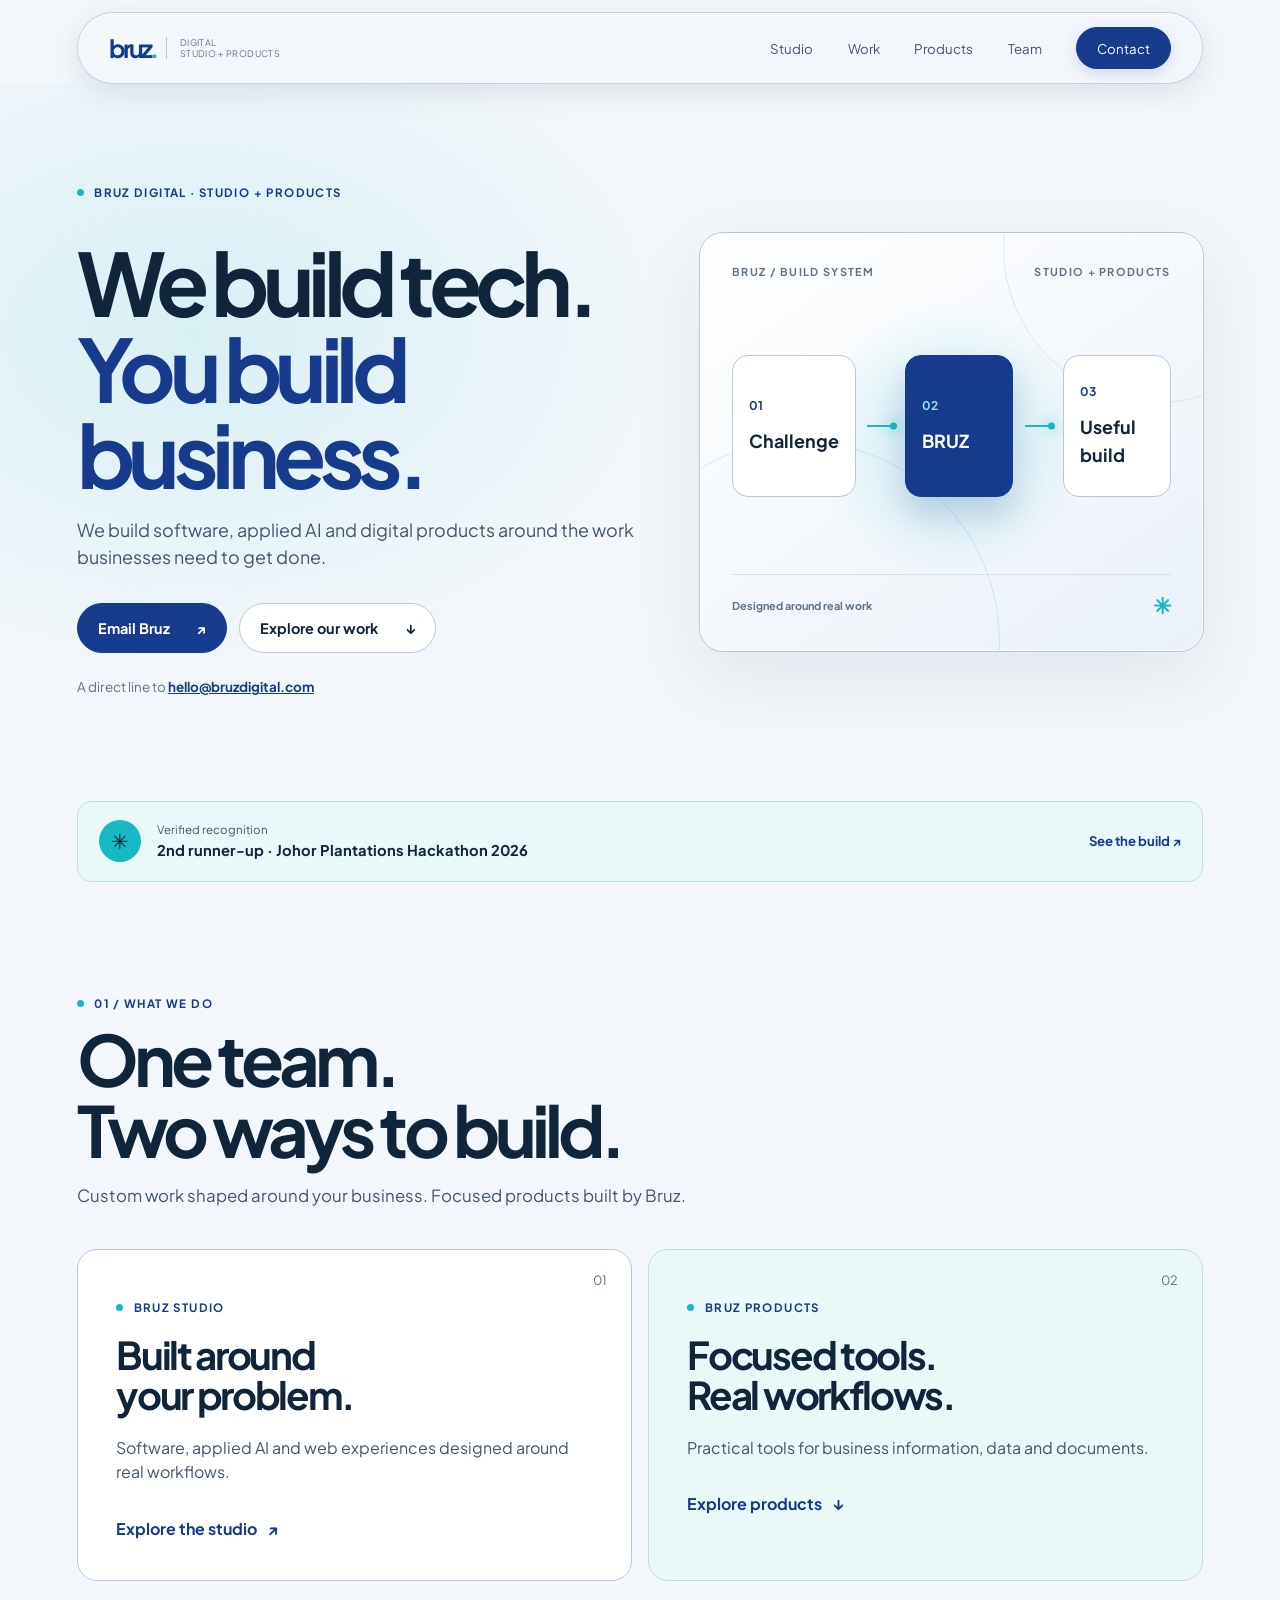
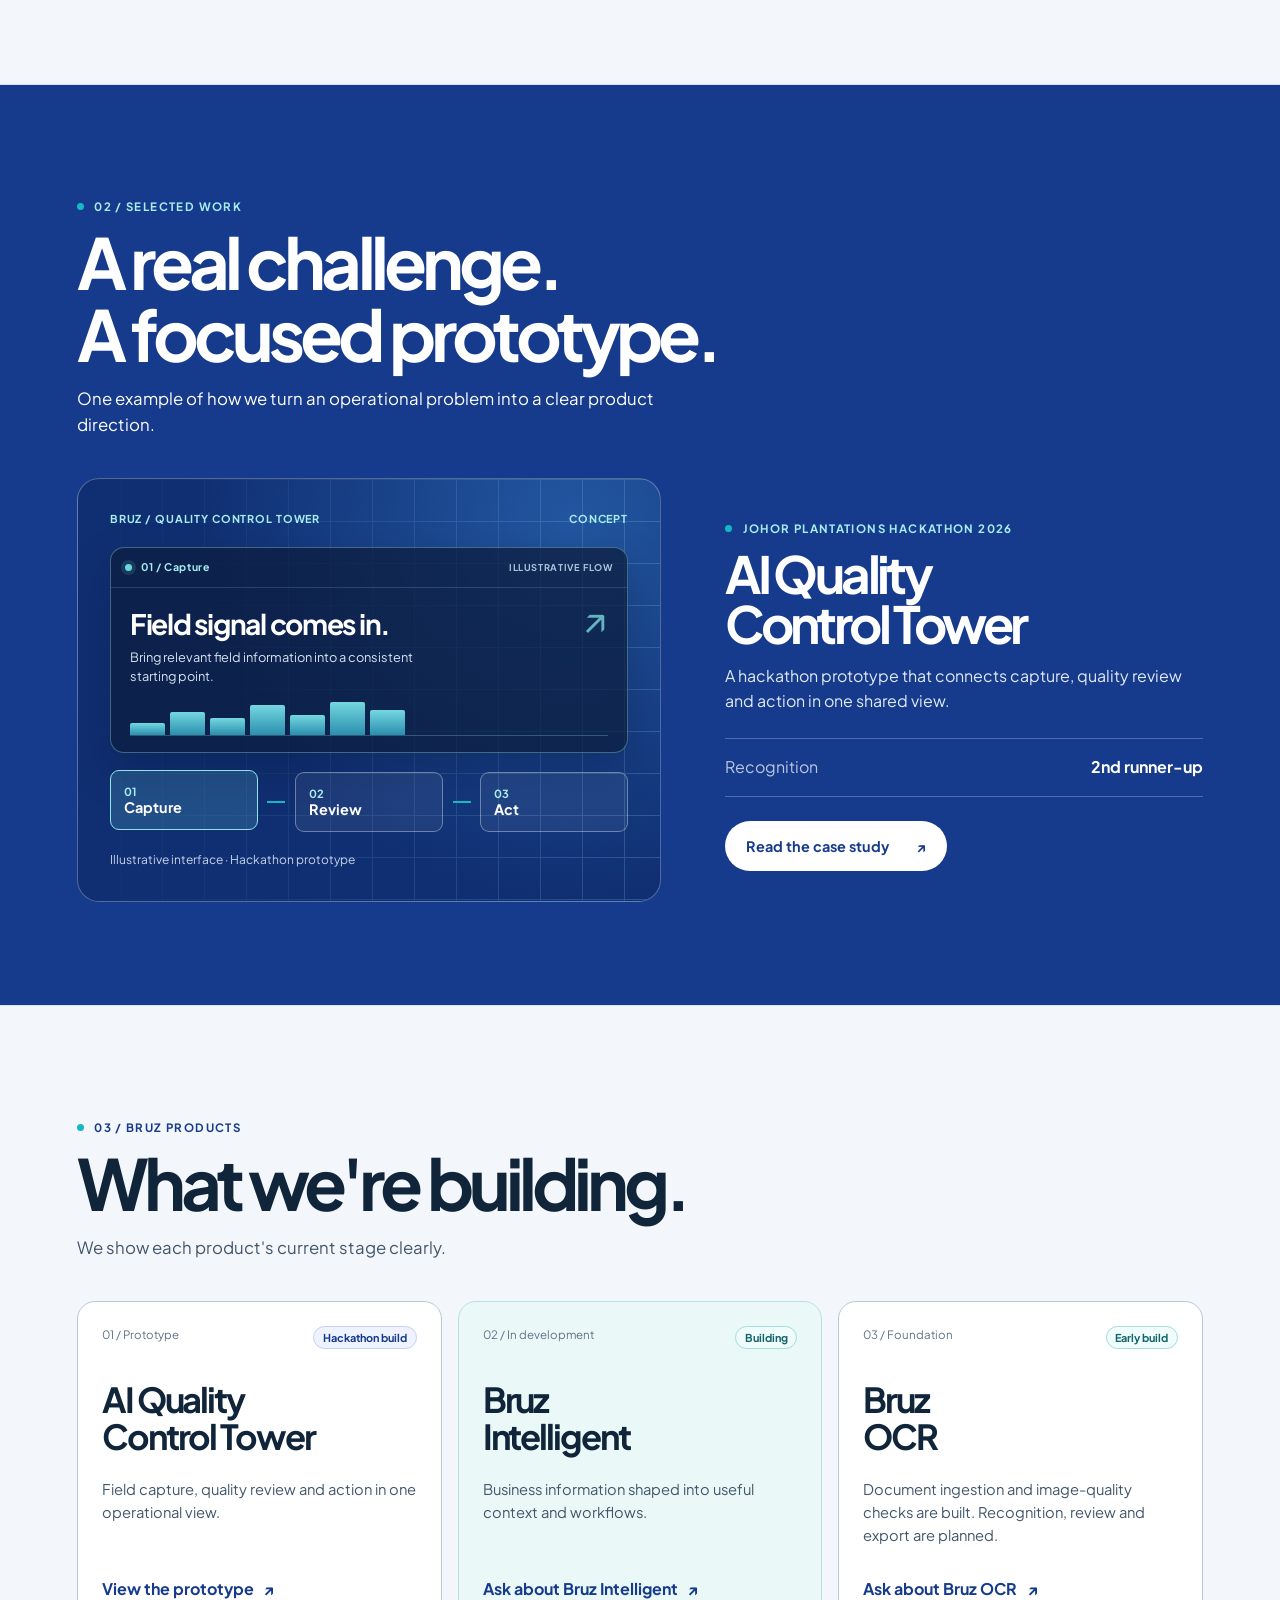
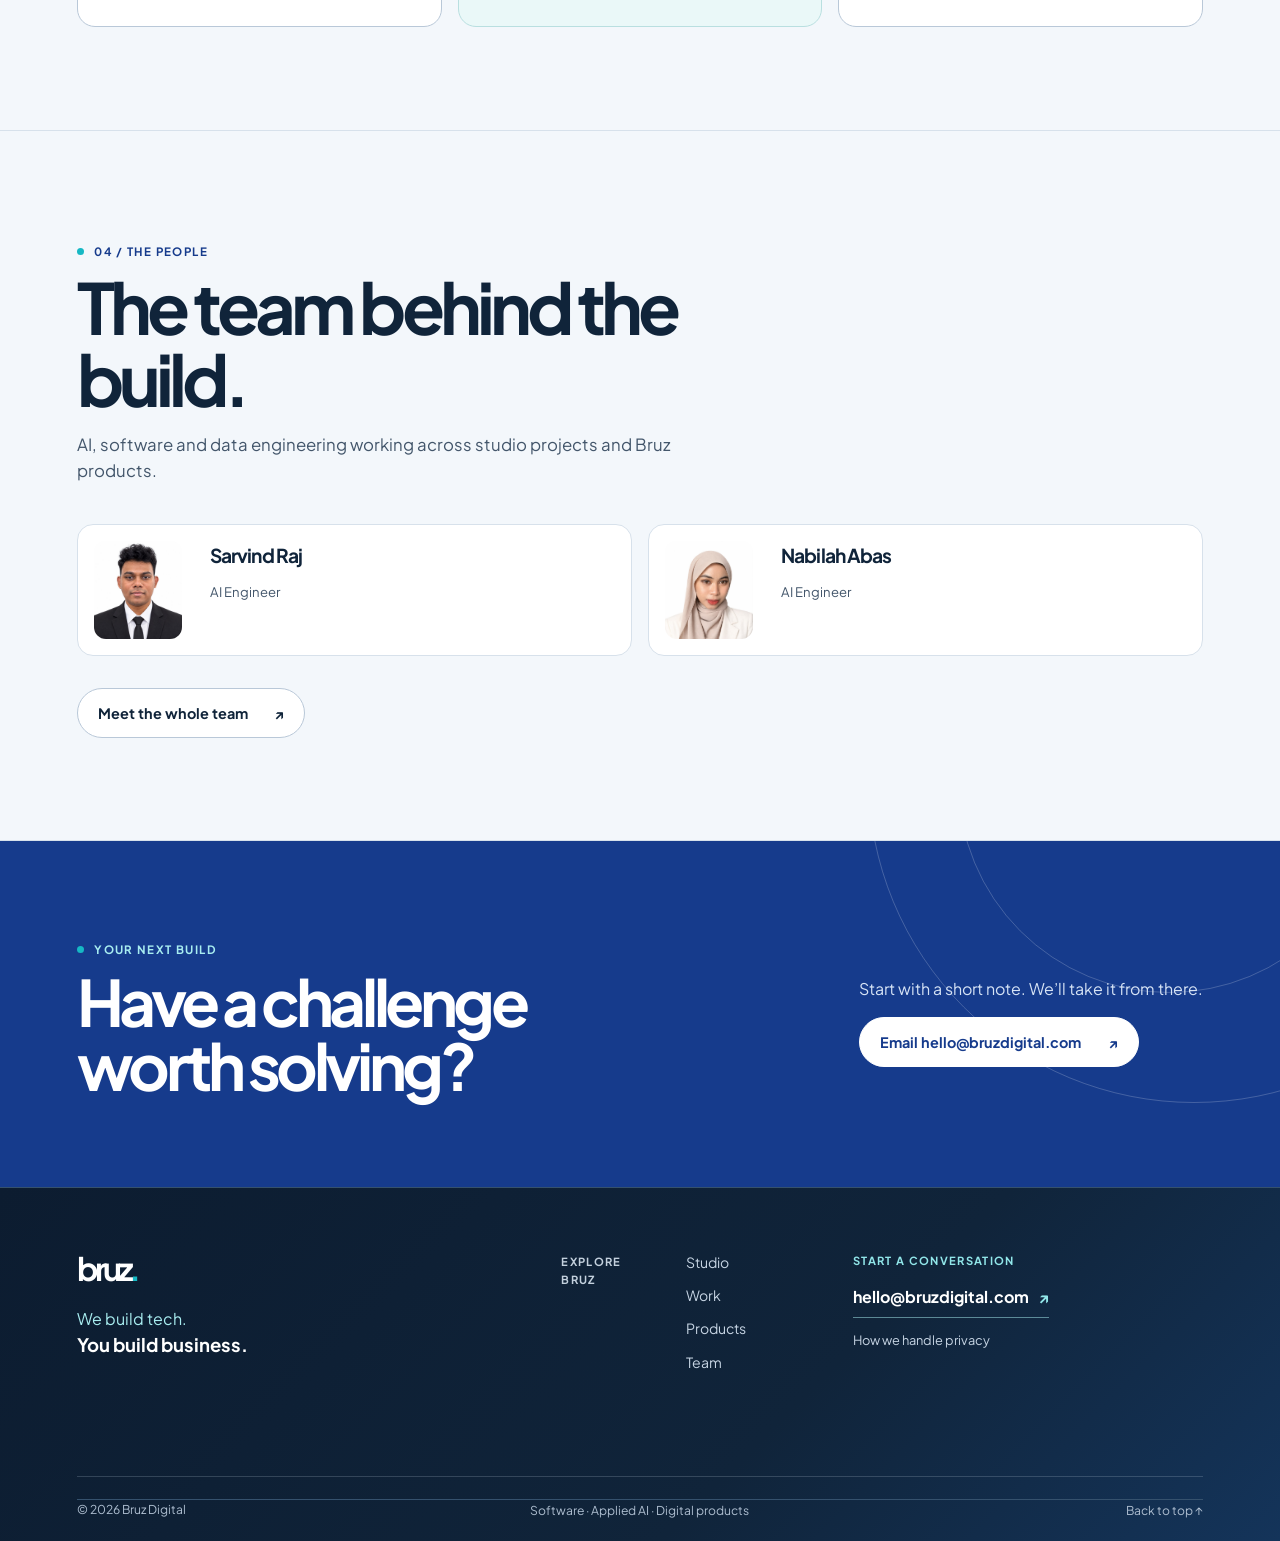
==== commit fa5e5f45: "Add motion and interactive Tower walkthrough" ====
--- a/index.html
+++ b/index.html
@@ -13,6 +13,7 @@
 </head><body>
 <a class="skip-link" href="#main">Skip to content</a>
 <header class="site-header">
+  <span class="scroll-progress" aria-hidden="true"></span>
   <a class="brand" href="index.html" aria-label="Bruz Digital home"><span class="brand-mark">BRUZ<span class="brand-dot">.</span></span><span class="brand-descriptor">DIGITAL<br>STUDIO + PRODUCTS</span></a>
   <button class="menu-toggle" type="button" aria-controls="site-nav" aria-expanded="false" aria-label="Open navigation"><span></span><span></span><span></span></button>
   <nav class="site-nav" id="site-nav" aria-label="Primary navigation"><a href="#studio">Studio</a>
@@ -21,17 +22,18 @@
 <a href="#team">Team</a>
 <a href="#contact" class="nav-cta">Contact</a></nav>
 </header>
-<main id="main"><section class="hero" aria-labelledby="hero-title"><div class="hero-copy"><p class="eyebrow">Bruz Digital · Studio + Products</p><h1 id="hero-title">We build tech.<br><em>You build business.</em></h1><p class="hero-lede">We build software, applied AI and digital products around the work businesses need to get done.</p><div class="hero-actions"><a class="button button--primary" href="mailto:hello@bruzdigital.com?subject=Let%27s%20build%20with%20Bruz">Email Bruz <span aria-hidden="true">↗</span></a><a class="button button--secondary" href="#work">Explore our work <span aria-hidden="true">↓</span></a></div><p class="hero-contact">A direct line to <a href="mailto:hello@bruzdigital.com">hello@bruzdigital.com</a></p></div><div class="hero-visual" role="img" aria-label="Illustrative diagram showing a business challenge moving through Bruz Studio into a practical product">
+<main id="main"><section class="hero" aria-labelledby="hero-title"><div class="hero-copy"><p class="eyebrow">Bruz Digital · Studio + Products</p><h1 id="hero-title">We build tech.<br><em>You build business.</em></h1><p class="hero-lede">We build software, applied AI and digital products around the work businesses need to get done.</p><div class="hero-actions"><a class="button button--primary" href="mailto:hello@bruzdigital.com?subject=Let%27s%20build%20with%20Bruz">Email Bruz <span aria-hidden="true">↗</span></a><a class="button button--secondary" href="#work">Explore our work <span aria-hidden="true">↓</span></a></div><p class="hero-contact">A direct line to <a href="mailto:hello@bruzdigital.com">hello@bruzdigital.com</a></p></div><div class="hero-visual" aria-label="Illustrative diagram showing a business challenge moving through Bruz Studio into a practical product">
+  <div class="visual-orbit visual-orbit--one" aria-hidden="true"></div><div class="visual-orbit visual-orbit--two" aria-hidden="true"></div>
   <div class="visual-head"><span>BRUZ / BUILD SYSTEM</span><span>STUDIO + PRODUCTS</span></div>
   <div class="visual-flow"><div class="flow-node"><span>01</span><strong>Challenge</strong></div><i aria-hidden="true"></i><div class="flow-node flow-node--brand"><span>02</span><strong>BRUZ</strong></div><i aria-hidden="true"></i><div class="flow-node"><span>03</span><strong>Useful build</strong></div></div>
   <div class="visual-foot"><span>Designed around real work</span><span class="visual-spark" aria-hidden="true">✳</span></div>
 </div></section>
 <a class="recognition" href="projects.html#quality-control-tower"><span class="recognition-mark" aria-hidden="true">✳</span><span><small>Verified recognition</small><strong>2nd runner-up · Johor Plantations Hackathon 2026</strong></span><span class="recognition-link">See the build <span aria-hidden="true">↗</span></span></a>
 <section class="section section--intro" id="studio" aria-labelledby="studio-title"><div class="section-heading"><p class="eyebrow">01 / What we do</p><h2 id="studio-title">One team.<br>Two ways to build.</h2><p>Custom work shaped around your business. Focused products built by Bruz.</p></div><div class="offer-grid"><article class="offer-card offer-card--studio"><span class="offer-number">01</span><p class="eyebrow">Bruz Studio</p><h3>Built around<br>your problem.</h3><p>Software, applied AI and web experiences designed around real workflows.</p><a class="text-link" href="services.html">Explore the studio <span aria-hidden="true">↗</span></a></article><article class="offer-card offer-card--products"><span class="offer-number">02</span><p class="eyebrow">Bruz Products</p><h3>Focused tools.<br>Real workflows.</h3><p>Practical tools for business information, data and documents.</p><a class="text-link" href="#products">Explore products <span aria-hidden="true">↓</span></a></article></div></section>
-<section class="section section--blue" id="work" aria-labelledby="work-title"><div class="section-heading section-heading--light"><p class="eyebrow">02 / Selected work</p><h2 id="work-title">A real challenge.<br>A focused prototype.</h2><p>One example of how we turn an operational problem into a clear product direction.</p></div><div class="work-feature"><div class="case-visual" role="img" aria-label="Illustrative Quality Control Tower concept, not a deployed customer system">
+<section class="section section--blue" id="work" aria-labelledby="work-title"><div class="section-heading section-heading--light"><p class="eyebrow">02 / Selected work</p><h2 id="work-title">A real challenge.<br>A focused prototype.</h2><p>One example of how we turn an operational problem into a clear product direction.</p></div><div class="work-feature"><div class="case-visual" data-tower-demo aria-label="Illustrative Quality Control Tower prototype walkthrough">
   <div class="case-visual-head"><span>BRUZ / QUALITY CONTROL TOWER</span><span>CONCEPT</span></div>
-  <div class="case-visual-title">One shared view<br>from field signal to action.</div>
-  <div class="case-steps"><span><b>01</b> Capture</span><i></i><span><b>02</b> Review</span><i></i><span><b>03</b> Act</span></div>
+  <div class="tower-screen" aria-live="polite"><div class="tower-screen-top"><span class="tower-pulse" aria-hidden="true"></span><span data-tower-phase>01 / Capture</span><span>ILLUSTRATIVE FLOW</span></div><div class="tower-screen-body"><span class="tower-screen-icon" aria-hidden="true">↗</span><strong data-tower-title>Field signal comes in.</strong><p data-tower-description>Bring relevant field information into a consistent starting point.</p></div><div class="tower-screen-graphic" aria-hidden="true"><i></i><i></i><i></i><i></i><i></i><i></i><i></i></div></div>
+  <div class="case-steps" aria-label="Explore the prototype flow"><button type="button" aria-pressed="true" data-tower-step="0"><b>01</b> Capture</button><i aria-hidden="true"></i><button type="button" aria-pressed="false" data-tower-step="1"><b>02</b> Review</button><i aria-hidden="true"></i><button type="button" aria-pressed="false" data-tower-step="2"><b>03</b> Act</button></div>
   <p>Illustrative interface · Hackathon prototype</p>
 </div><div class="work-copy"><p class="eyebrow">Johor Plantations Hackathon 2026</p><h3>AI Quality<br>Control Tower</h3><p>A hackathon prototype that connects capture, quality review and action in one shared view.</p><div class="work-award"><span>Recognition</span><strong>2nd runner-up</strong></div><a class="button button--light" href="projects.html#quality-control-tower">Read the case study <span aria-hidden="true">↗</span></a></div></div></section>
 <section class="section section--products" id="products" aria-labelledby="products-title"><div class="section-heading"><p class="eyebrow">03 / Bruz Products</p><h2 id="products-title">What we're building.</h2><p>We show each product's current stage clearly.</p></div><div class="product-grid"><article class="product-card"><div class="product-top"><span>01 / Prototype</span><span class="status status--prototype">Hackathon build</span></div><h3>AI Quality<br>Control Tower</h3><p>Field capture, quality review and action in one operational view.</p><a class="text-link" href="projects.html#quality-control-tower">View the prototype <span aria-hidden="true">↗</span></a></article><article class="product-card product-card--highlight"><div class="product-top"><span>02 / In development</span><span class="status">Building</span></div><h3>Bruz<br>Intelligent</h3><p>Business information shaped into useful context and workflows.</p><a class="text-link" href="contact.html">Ask about Bruz Intelligent <span aria-hidden="true">↗</span></a></article><article class="product-card"><div class="product-top"><span>03 / Foundation</span><span class="status">Early build</span></div><h3>Bruz<br>OCR</h3><p>Document ingestion and image-quality checks are built. Recognition, review and export are planned.</p><a class="text-link" href="contact.html">Ask about Bruz OCR <span aria-hidden="true">↗</span></a></article></div></section>
--- a/revamp.css
+++ b/revamp.css
@@ -512,3 +512,74 @@
 .footer-base{display:grid;grid-template-columns:1fr 1fr 1fr;align-items:center;gap:1rem;margin-top:1.4rem;padding:0;color:#aebed0;font-size:.76rem}.footer-base p{margin:0}.footer-location{text-align:center;color:#aebed0}.footer-base>a{justify-self:end}
 @media(max-width:760px){.footer-main{grid-template-columns:1fr 1fr;gap:2.25rem 1.5rem}.footer-brand{grid-column:1/-1}.footer-contact{grid-column:2;grid-row:2}.footer-directory{grid-column:1;grid-row:2}.footer-base{grid-template-columns:1fr auto}.footer-location{grid-column:1;text-align:left}.footer-base>a{grid-column:2;grid-row:1 / span 2}}
 @media(max-width:520px){.site-footer{padding-top:2.5rem}.footer-main{grid-template-columns:1fr;gap:1.8rem;padding-bottom:1.8rem}.footer-brand,.footer-directory,.footer-contact{grid-column:1;grid-row:auto}.footer-tagline{margin-top:.8rem}.footer-base{grid-template-columns:1fr auto;gap:.65rem}.footer-location{grid-column:1}.footer-base>a{grid-column:2;grid-row:1 / span 2}}
+
+/* Bruz in motion: one entrance, scroll pacing, and a guided prototype flow. */
+.site-header { isolation: isolate; }
+.scroll-progress { position:absolute;left:2.2rem;right:2.2rem;bottom:0;height:3px;border-radius:3px;background:linear-gradient(90deg,var(--turquoise),var(--accent));transform:scaleX(var(--scroll-progress,0));transform-origin:left;pointer-events:none; }
+body.has-scrolled .site-header { background:rgba(243,247,251,.86);box-shadow:0 14px 36px rgba(16,36,58,.16),inset 0 1px 0 rgba(255,255,255,.9); }
+.hero { position:relative;isolation:isolate;overflow:hidden; }
+.hero::before { content:"";position:absolute;z-index:-1;inset:-20% 40% 10% -30%;background:radial-gradient(ellipse,rgba(22,184,196,.12),transparent 62%);pointer-events:none; }
+.hero.is-ready .hero-copy > .eyebrow { animation:bruz-rise .55s both; }
+.hero.is-ready h1 { animation:bruz-rise .75s .12s cubic-bezier(.2,.7,.2,1) both; }
+.hero.is-ready .hero-lede { animation:bruz-rise .65s .28s both; }
+.hero.is-ready .hero-actions,.hero.is-ready .hero-contact { animation:bruz-rise .6s .42s both; }
+.hero-visual { isolation:isolate;--pointer-x:50%;--pointer-y:50%;background:radial-gradient(circle at var(--pointer-x) var(--pointer-y),rgba(22,184,196,.21),transparent 42%),linear-gradient(145deg,#fff,#eaf1f9);transition:box-shadow .35s ease,background-position .35s ease; }
+.hero-visual::after { content:"";position:absolute;inset:0;border-radius:inherit;border:1px solid rgba(255,255,255,.8);pointer-events:none; }
+.visual-orbit { position:absolute;z-index:-1;width:310px;height:310px;border:1px solid rgba(22,59,140,.10);border-radius:50%;pointer-events:none; }
+.visual-orbit--one { top:-140px;right:-110px; }
+.visual-orbit--two { bottom:-190px;left:-100px;width:400px;height:400px;border-color:rgba(22,184,196,.2); }
+.visual-head,.visual-flow,.visual-foot { position:relative;z-index:1; }
+.visual-head { display:flex;justify-content:space-between;gap:1rem; }
+.hero.is-ready .hero-visual { animation:bruz-visual-in .8s .32s cubic-bezier(.18,.8,.22,1) both; }
+.hero.is-ready .flow-node { animation:bruz-node-in .65s .7s cubic-bezier(.2,.75,.2,1) both; }
+.hero.is-ready .flow-node--brand { animation-delay:.98s; }
+.hero.is-ready .flow-node:last-child { animation-delay:1.32s; }
+.hero.is-ready .visual-flow i { transform-origin:left;animation:bruz-line-in .45s 1.12s ease-out both; }
+.hero.is-ready .visual-flow i:nth-of-type(2) { animation-delay:1.48s; }
+.flow-node--brand { box-shadow:0 18px 30px rgba(22,59,140,.18); }
+.visual-flow i { position:relative; }
+.visual-flow i::after { content:"";position:absolute;top:50%;right:-3px;width:7px;height:7px;border-radius:50%;background:var(--turquoise);box-shadow:0 0 14px var(--turquoise);transform:translateY(-50%); }
+.hero.is-ready .visual-spark { display:inline-block;animation:bruz-spark .9s 1.8s ease-in-out both; }
+.motion-reveal { opacity:0;transform:translateY(28px);transition:opacity .75s ease,transform .75s cubic-bezier(.2,.7,.2,1); }
+.motion-reveal.is-visible { opacity:1;transform:translateY(0); }
+.offer-card:nth-child(2),.product-card:nth-child(2),.team-card:nth-child(2) { transition-delay:.08s; }
+.product-card:nth-child(3),.team-card:nth-child(3) { transition-delay:.16s; }
+.offer-card,.product-card,.team-card,.person { will-change:auto; }
+.offer-card:hover,.product-card:hover,.team-card:hover { transform:translateY(-6px);box-shadow:0 18px 38px rgba(16,36,58,.10);border-color:rgba(22,184,196,.55); }
+.offer-card.is-visible,.product-card.is-visible,.team-card.is-visible { transition:opacity .75s ease,transform .4s cubic-bezier(.2,.7,.2,1),box-shadow .35s ease,border-color .35s ease; }
+.button,.text-link,.recognition { transition:transform .25s ease,box-shadow .25s ease,background-color .25s ease,border-color .25s ease,color .25s ease; }
+.button:hover { transform:translateY(-3px);box-shadow:0 10px 24px rgba(16,36,58,.14); }
+.recognition:hover { transform:translateY(-2px);box-shadow:0 12px 30px rgba(16,36,58,.08); }
+.contact-band { position:relative;isolation:isolate;overflow:hidden; }
+.contact-band::before,.contact-band::after { content:"";position:absolute;z-index:-1;pointer-events:none;border:1px solid rgba(255,255,255,.2);border-radius:50%; }
+.contact-band::before { width:420px;height:420px;right:-100px;top:-270px; }
+.contact-band::after { width:650px;height:650px;right:-240px;top:-390px; }
+.contact-band .button:hover { box-shadow:0 12px 30px rgba(7,24,66,.25); }
+
+.case-visual { position:relative;isolation:isolate;overflow:hidden;gap:1.2rem;background:radial-gradient(circle at 85% 10%,#2256a0,#102f72 60%); }
+.case-visual::before { content:"";position:absolute;z-index:-1;inset:0;opacity:.22;background-image:linear-gradient(#8cdfe8 1px,transparent 1px),linear-gradient(90deg,#8cdfe8 1px,transparent 1px);background-size:42px 42px;mask-image:linear-gradient(90deg,transparent,#000);pointer-events:none; }
+.tower-screen { overflow:hidden;min-height:198px;border:1px solid rgba(168,237,240,.34);border-radius:14px;background:rgba(12,28,60,.72);box-shadow:0 18px 42px rgba(0,10,39,.25); }
+.tower-screen-top { display:flex;align-items:center;gap:.55rem;padding:.7rem .9rem;border-bottom:1px solid rgba(168,237,240,.16);color:#a8edf0;font-size:.66rem;font-weight:700;letter-spacing:.06em; }
+.tower-screen-top span:last-child { margin-left:auto;color:#adc5dc;font-size:.58rem; }
+.tower-pulse { width:7px;height:7px;border-radius:50%;background:#67d9d8;box-shadow:0 0 0 4px rgba(103,217,216,.14); }
+.tower-screen-body { position:relative;padding:1.2rem 1.2rem .4rem; }
+.tower-screen-body strong { display:block;max-width:20ch;font-size:clamp(1.15rem,2.2vw,1.9rem);line-height:1.18;letter-spacing:-.045em; }
+.tower-screen-body p { max-width:33ch;margin:.5rem 0;color:#d5e4f3;font-size:.8rem;line-height:1.45; }
+.tower-screen-icon { position:absolute;top:.7rem;right:1.2rem;color:#78d8dd;font-size:2.4rem;line-height:1;opacity:.8; }
+.tower-screen-graphic { display:flex;align-items:end;gap:5px;height:36px;margin:0 1.2rem 1rem;border-bottom:1px solid rgba(168,237,240,.25); }
+.tower-screen-graphic i { flex:1;max-width:35px;height:var(--bar-height);border-radius:2px 2px 0 0;background:linear-gradient(#75d7df,#2a8faf);transition:height .5s cubic-bezier(.2,.7,.2,1); }
+.tower-screen-graphic i:nth-child(1){--bar-height:35%}.tower-screen-graphic i:nth-child(2){--bar-height:65%}.tower-screen-graphic i:nth-child(3){--bar-height:48%}.tower-screen-graphic i:nth-child(4){--bar-height:85%}.tower-screen-graphic i:nth-child(5){--bar-height:58%}.tower-screen-graphic i:nth-child(6){--bar-height:95%}.tower-screen-graphic i:nth-child(7){--bar-height:72%}
+.case-visual[data-stage="1"] .tower-screen-graphic i:nth-child(even) { height:28%; }
+.case-visual[data-stage="2"] .tower-screen-graphic i { height:75%; }
+.case-steps button { flex:1;min-width:0;padding:.8rem;border:1px solid rgba(255,255,255,.35);border-radius:9px;background:rgba(255,255,255,.06);color:#fff;font:700 .9rem var(--font);text-align:left;cursor:pointer;transition:background .25s,border-color .25s,transform .25s; }
+.case-steps button:hover,.case-steps button[aria-pressed="true"] { background:rgba(113,217,224,.18);border-color:#8be5e9;transform:translateY(-2px); }
+.case-steps button:focus-visible { outline:3px solid #fff;outline-offset:3px; }
+.case-steps button b { display:block;color:#a8edf0;font-size:.7rem; }
+.case-steps i { flex:none; }
+@keyframes bruz-rise { from{opacity:0;transform:translateY(24px)}to{opacity:1;transform:translateY(0)} }
+@keyframes bruz-visual-in { from{opacity:0;transform:translateY(30px) scale(.97)}to{opacity:1;transform:translateY(0) scale(1)} }
+@keyframes bruz-node-in { from{opacity:0;transform:translateY(14px) scale(.94)}to{opacity:1;transform:translateY(0) scale(1)} }
+@keyframes bruz-line-in { from{transform:scaleX(0)}to{transform:scaleX(1)} }
+@keyframes bruz-spark { 0%,100%{transform:rotate(0)}50%{transform:rotate(24deg)} }
+@media(max-width:680px){.scroll-progress{left:1.1rem;right:1.1rem}.case-visual{gap:1rem}.tower-screen-top span:last-child{display:none}.tower-screen-body{padding:1rem}.tower-screen-graphic{margin-inline:1rem}.case-steps button{padding:.6rem .45rem;font-size:.76rem}.case-steps i{width:8px}}
+@media(prefers-reduced-motion:reduce){.motion-reveal{opacity:1;transform:none;transition:none}.hero.is-ready *,.visual-spark{animation:none!important}.button:hover,.recognition:hover,.offer-card:hover,.product-card:hover,.team-card:hover,.case-steps button:hover{transform:none}.tower-screen-graphic i{transition:none}}
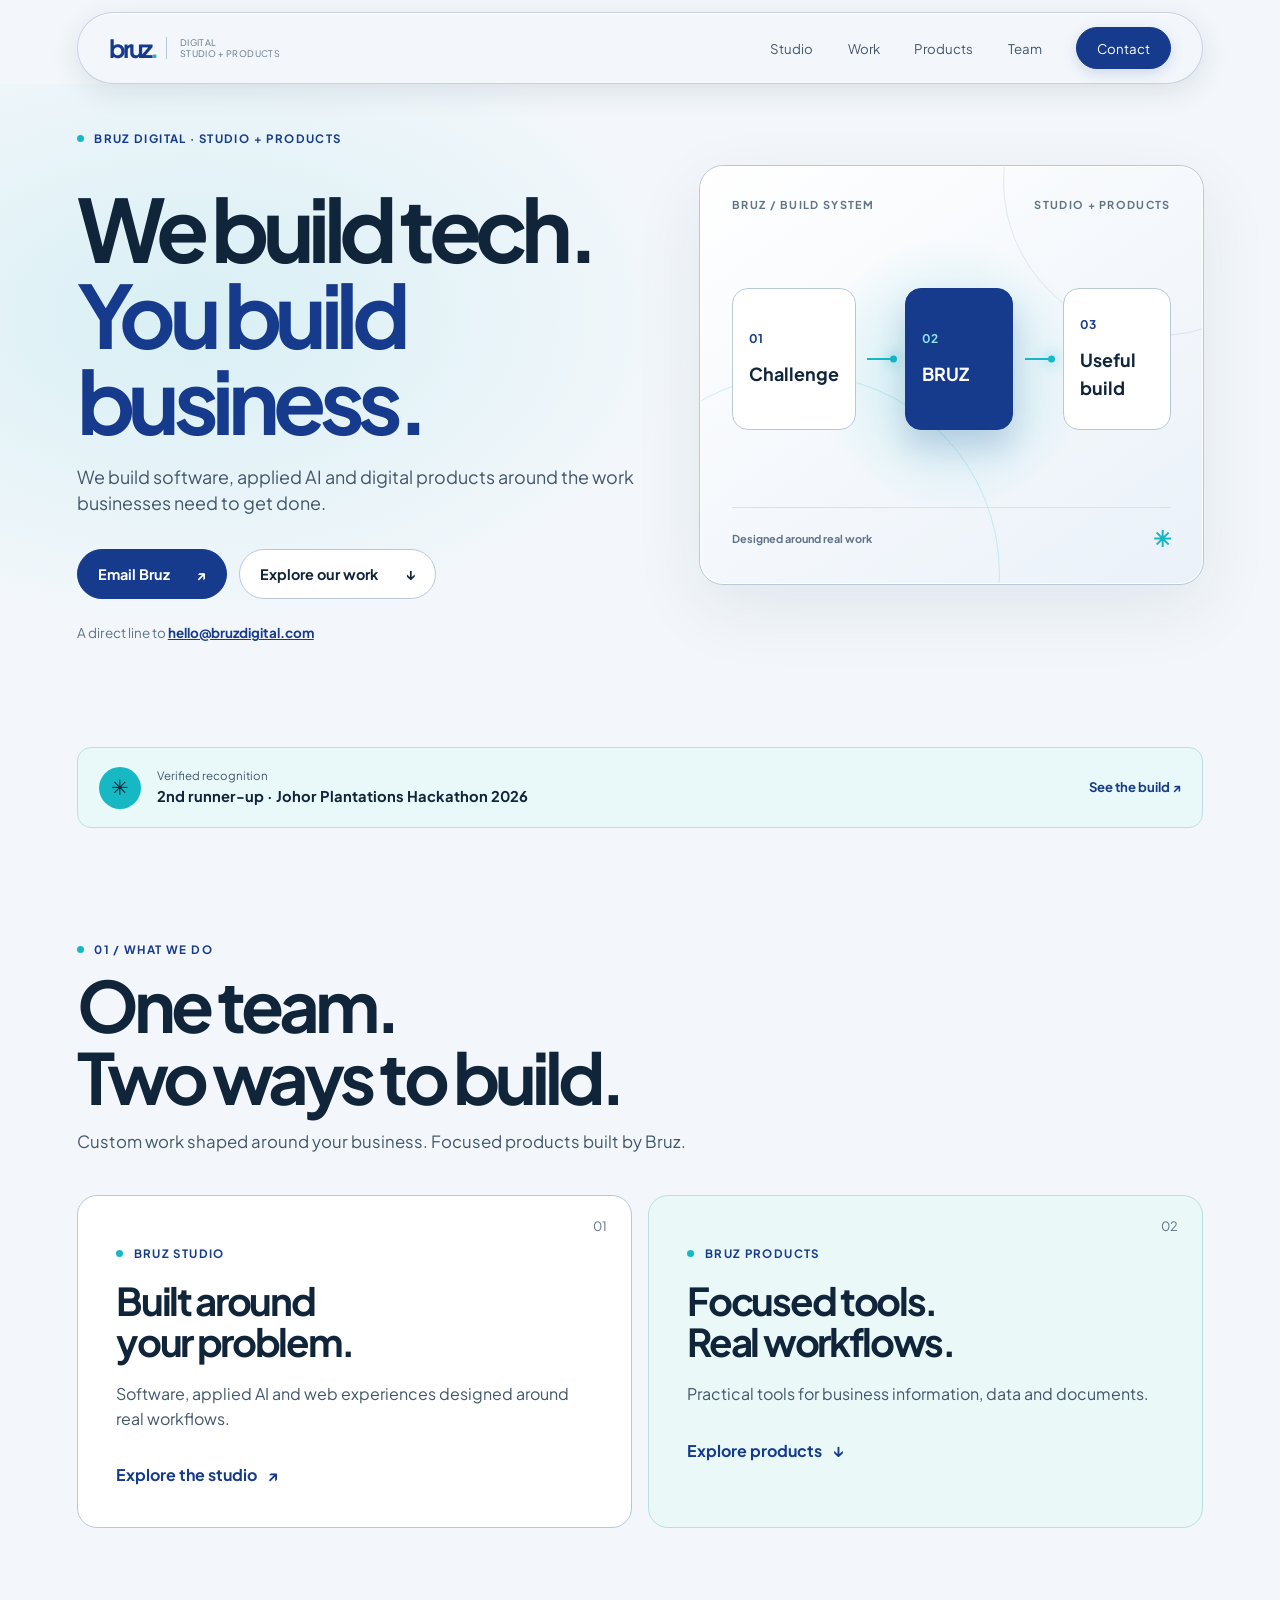
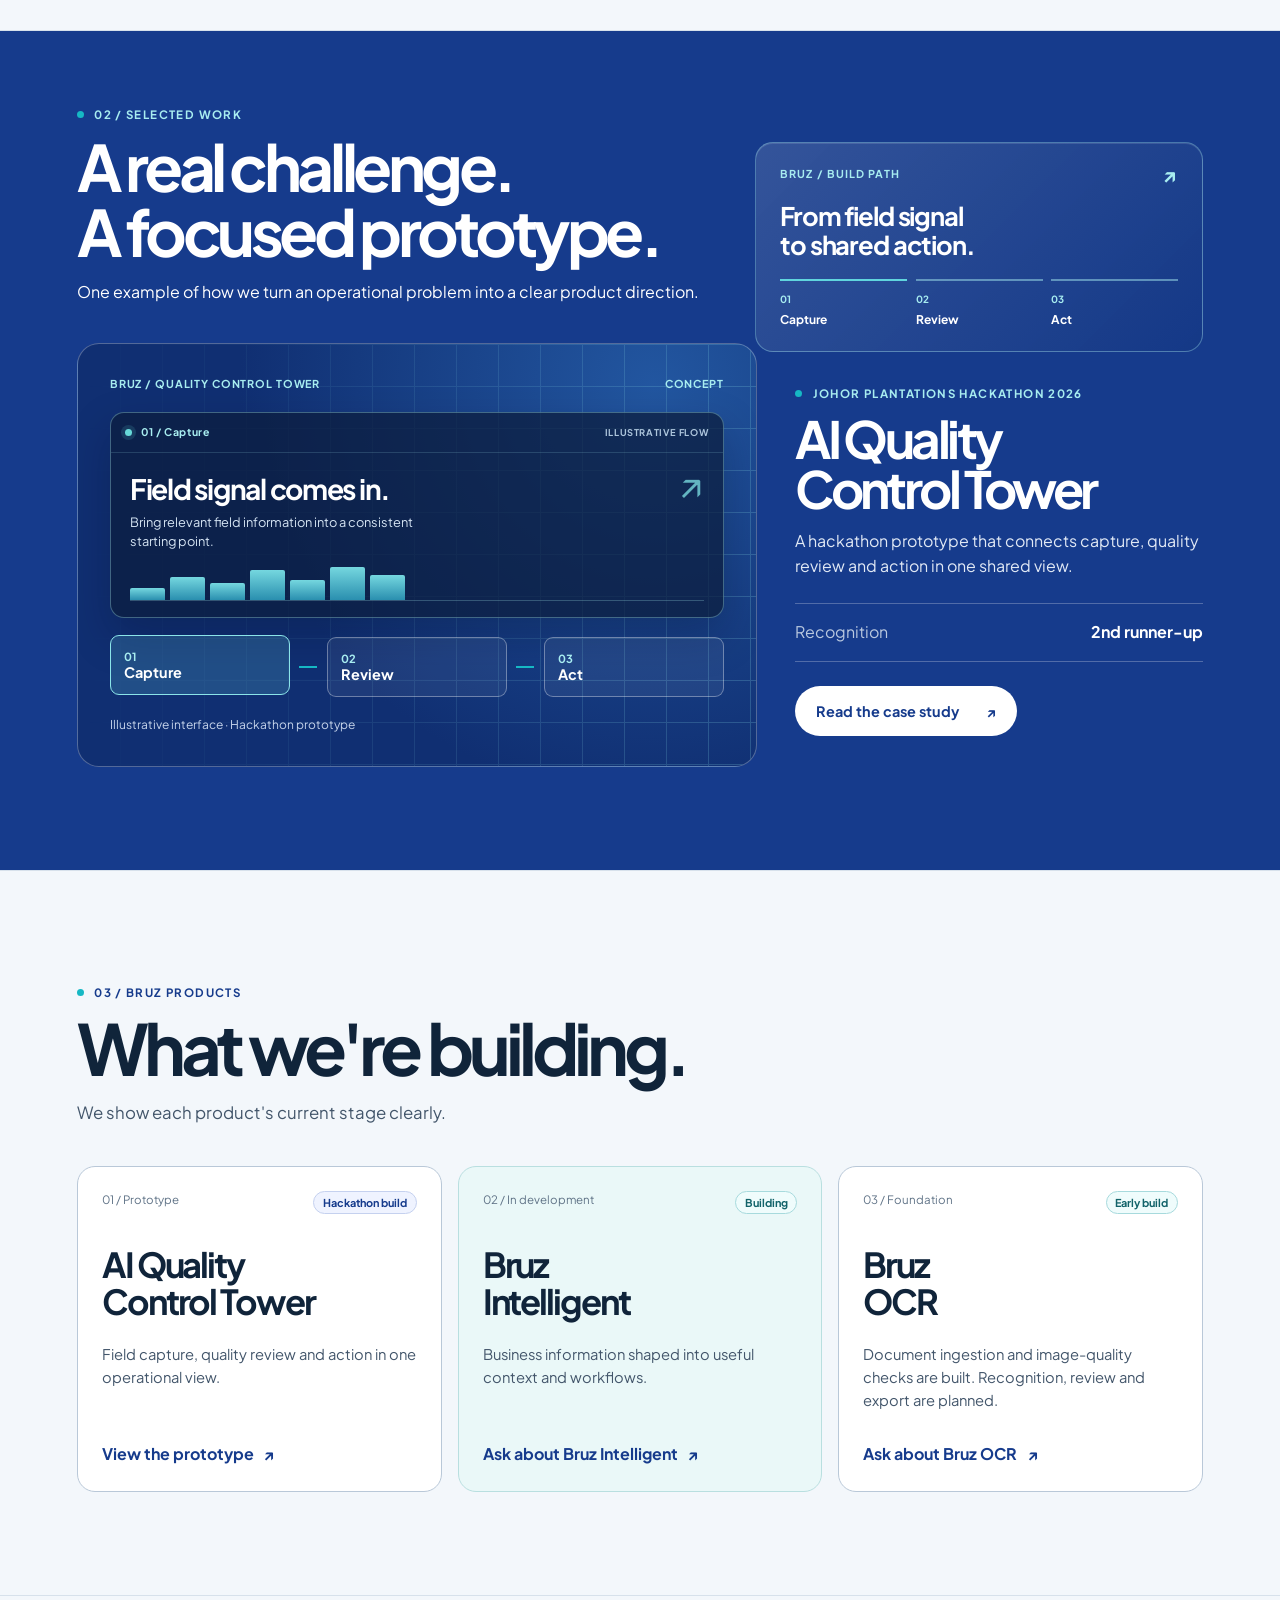
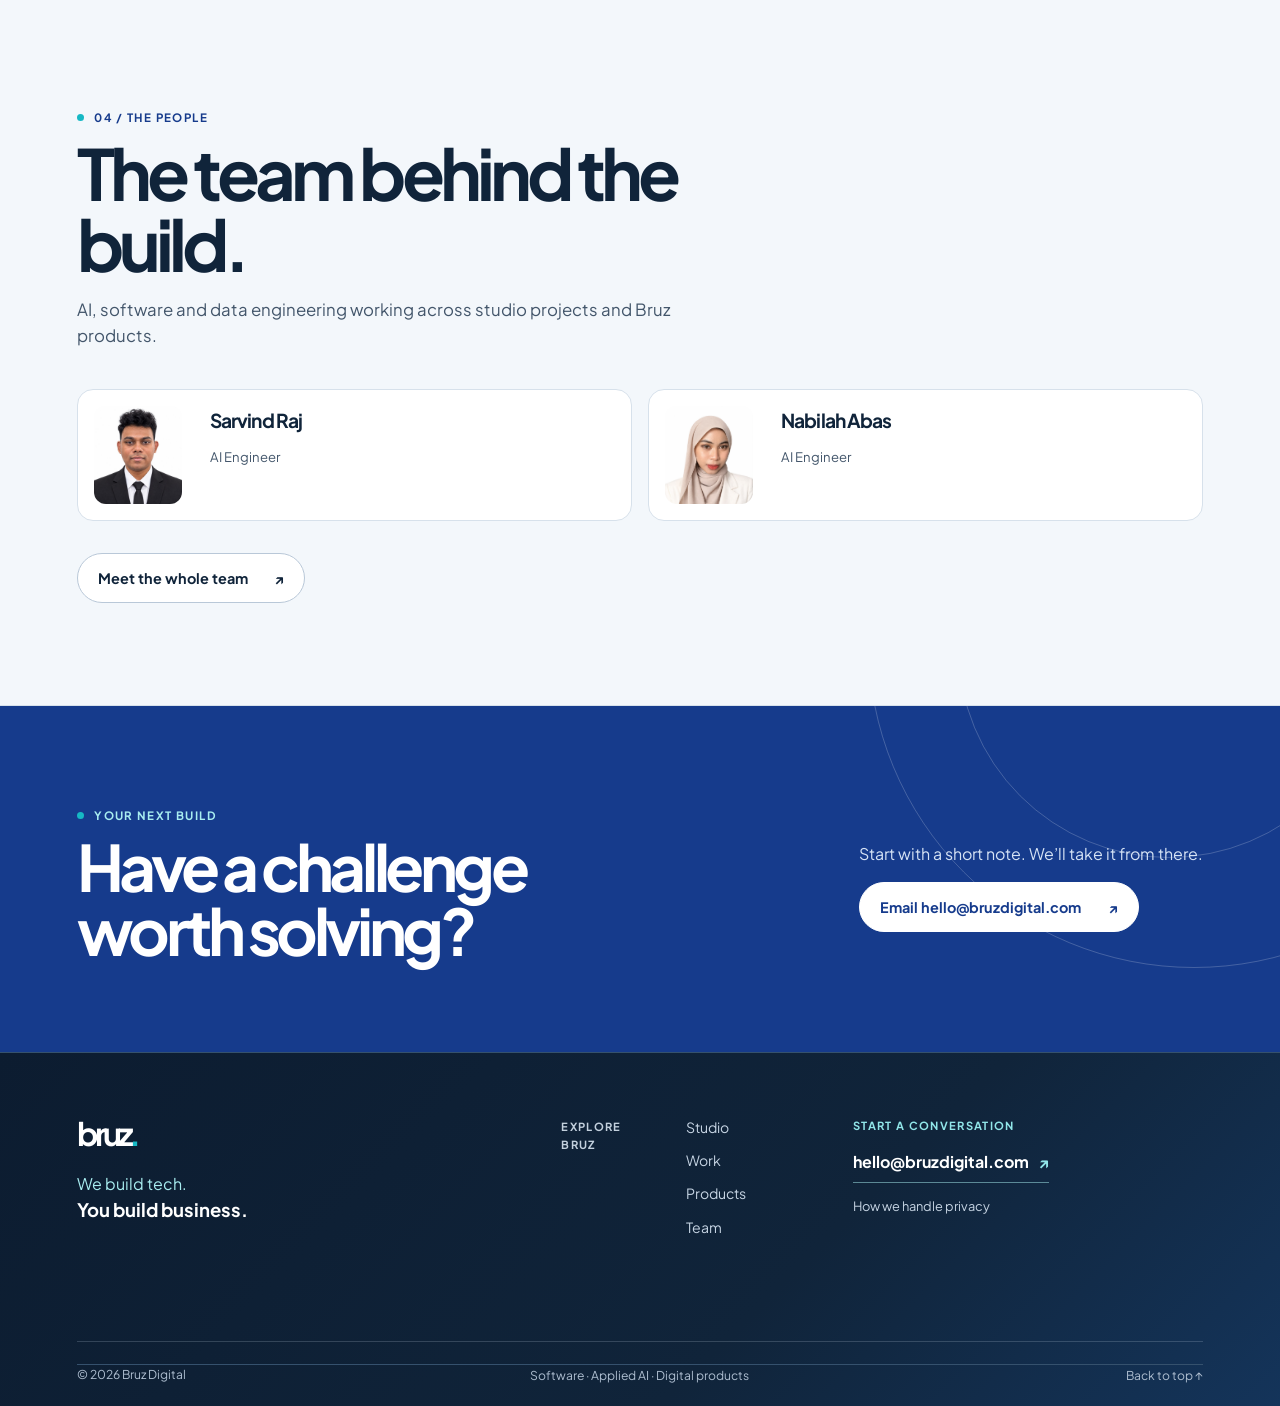
==== commit f1dd528e: "Fill selected work heading with build path" ====
--- a/index.html
+++ b/index.html
@@ -30,7 +30,7 @@
 </div></section>
 <a class="recognition" href="projects.html#quality-control-tower"><span class="recognition-mark" aria-hidden="true">✳</span><span><small>Verified recognition</small><strong>2nd runner-up · Johor Plantations Hackathon 2026</strong></span><span class="recognition-link">See the build <span aria-hidden="true">↗</span></span></a>
 <section class="section section--intro" id="studio" aria-labelledby="studio-title"><div class="section-heading"><p class="eyebrow">01 / What we do</p><h2 id="studio-title">One team.<br>Two ways to build.</h2><p>Custom work shaped around your business. Focused products built by Bruz.</p></div><div class="offer-grid"><article class="offer-card offer-card--studio"><span class="offer-number">01</span><p class="eyebrow">Bruz Studio</p><h3>Built around<br>your problem.</h3><p>Software, applied AI and web experiences designed around real workflows.</p><a class="text-link" href="services.html">Explore the studio <span aria-hidden="true">↗</span></a></article><article class="offer-card offer-card--products"><span class="offer-number">02</span><p class="eyebrow">Bruz Products</p><h3>Focused tools.<br>Real workflows.</h3><p>Practical tools for business information, data and documents.</p><a class="text-link" href="#products">Explore products <span aria-hidden="true">↓</span></a></article></div></section>
-<section class="section section--blue" id="work" aria-labelledby="work-title"><div class="section-heading section-heading--light"><p class="eyebrow">02 / Selected work</p><h2 id="work-title">A real challenge.<br>A focused prototype.</h2><p>One example of how we turn an operational problem into a clear product direction.</p></div><div class="work-feature"><div class="case-visual" data-tower-demo aria-label="Illustrative Quality Control Tower prototype walkthrough">
+<section class="section section--blue" id="work" aria-labelledby="work-title"><div class="section-heading section-heading--light"><p class="eyebrow">02 / Selected work</p><h2 id="work-title">A real challenge.<br>A focused prototype.</h2><p>One example of how we turn an operational problem into a clear product direction.</p><div class="work-overview" aria-label="Prototype flow: Capture, Review, Act"><div class="work-overview-top"><span>BRUZ / BUILD PATH</span><span aria-hidden="true">↗</span></div><p class="work-overview-title">From field signal<br>to shared action.</p><ol><li><span>01</span> Capture</li><li><span>02</span> Review</li><li><span>03</span> Act</li></ol></div></div><div class="work-feature"><div class="case-visual" data-tower-demo aria-label="Illustrative Quality Control Tower prototype walkthrough">
   <div class="case-visual-head"><span>BRUZ / QUALITY CONTROL TOWER</span><span>CONCEPT</span></div>
   <div class="tower-screen" aria-live="polite"><div class="tower-screen-top"><span class="tower-pulse" aria-hidden="true"></span><span data-tower-phase>01 / Capture</span><span>ILLUSTRATIVE FLOW</span></div><div class="tower-screen-body"><span class="tower-screen-icon" aria-hidden="true">↗</span><strong data-tower-title>Field signal comes in.</strong><p data-tower-description>Bring relevant field information into a consistent starting point.</p></div><div class="tower-screen-graphic" aria-hidden="true"><i></i><i></i><i></i><i></i><i></i><i></i><i></i></div></div>
   <div class="case-steps" aria-label="Explore the prototype flow"><button type="button" aria-pressed="true" data-tower-step="0"><b>01</b> Capture</button><i aria-hidden="true"></i><button type="button" aria-pressed="false" data-tower-step="1"><b>02</b> Review</button><i aria-hidden="true"></i><button type="button" aria-pressed="false" data-tower-step="2"><b>03</b> Act</button></div>
--- a/revamp.css
+++ b/revamp.css
@@ -583,3 +583,30 @@
 @keyframes bruz-spark { 0%,100%{transform:rotate(0)}50%{transform:rotate(24deg)} }
 @media(max-width:680px){.scroll-progress{left:1.1rem;right:1.1rem}.case-visual{gap:1rem}.tower-screen-top span:last-child{display:none}.tower-screen-body{padding:1rem}.tower-screen-graphic{margin-inline:1rem}.case-steps button{padding:.6rem .45rem;font-size:.76rem}.case-steps i{width:8px}}
 @media(prefers-reduced-motion:reduce){.motion-reveal{opacity:1;transform:none;transition:none}.hero.is-ready *,.visual-spark{animation:none!important}.button:hover,.recognition:hover,.offer-card:hover,.product-card:hover,.team-card:hover,.case-steps button:hover{transform:none}.tower-screen-graphic i{transition:none}}
+
+/* Keep the hero close to its floating header and let selected work breathe. */
+.hero { padding-top:clamp(1.75rem,2.8vw,3rem); }
+.hero-copy { justify-content:flex-start; }
+.hero-visual { align-self:start;margin-top:clamp(.75rem,3.5vw,3.25rem); }
+#studio,#work,#products,#team,#contact { scroll-margin-top:7rem; }
+#work { padding-top:clamp(3rem,5vw,5rem); }
+#work .section-heading { max-width:78rem;margin-bottom:clamp(1.75rem,3vw,2.5rem); }
+#work .section-heading h2 { max-width:none;font-size:clamp(2.8rem,5vw,5.6rem); }
+#work .section-heading > p:last-child { max-width:58rem; }
+#work .work-feature { grid-template-columns:minmax(0,1.25fr) minmax(0,.75fr);gap:clamp(2rem,3vw,3.5rem); }
+@media(max-width:900px){.hero-visual{margin-top:0}#work .work-feature{grid-template-columns:1fr}}
+@media(max-width:680px){.hero{padding-top:2rem}#work .section-heading h2{font-size:clamp(2.5rem,11vw,3.7rem)}#studio,#work,#products,#team,#contact{scroll-margin-top:5.5rem}}
+
+/* A small process preview occupies the editorial space beside Work's title. */
+#work .section-heading { position:relative;max-width:none; }
+#work .section-heading > p:not(.eyebrow) { max-width:58rem;color:#fff; }
+.work-overview { position:absolute;top:2.2rem;right:0;width:min(35vw,35rem);padding:1.35rem 1.5rem;border:1px solid rgba(168,237,240,.35);border-radius:18px;background:linear-gradient(135deg,rgba(255,255,255,.13),rgba(12,47,114,.18));box-shadow:inset 0 1px 0 rgba(255,255,255,.12); }
+.work-overview-top { display:flex;justify-content:space-between;align-items:center;color:#a8edf0;font-size:.68rem;font-weight:700;letter-spacing:.1em; }
+.work-overview-top span:last-child { font-size:1.3rem;line-height:1; }
+.work-overview-title { margin:1.05rem 0 1.25rem;color:#fff;font-size:clamp(1.3rem,2vw,2.2rem);font-weight:700;line-height:1.12;letter-spacing:-.045em; }
+.work-overview ol { display:flex;gap:.55rem;margin:0;padding:0;list-style:none; }
+.work-overview li { flex:1;min-width:0;padding:.65rem 0 0;border-top:2px solid rgba(168,237,240,.48);color:#fff;font-size:.75rem;font-weight:700; }
+.work-overview li span { display:block;margin-bottom:.25rem;color:#a8edf0;font-size:.62rem; }
+.work-overview li:first-child { border-top-color:#60d5dd; }
+@media(max-width:1180px){.work-overview{position:static;width:100%;max-width:36rem;margin-top:1.5rem}#work .section-heading{max-width:78rem}}
+@media(max-width:680px){.work-overview{padding:1.1rem}.work-overview-title{font-size:1.6rem}}
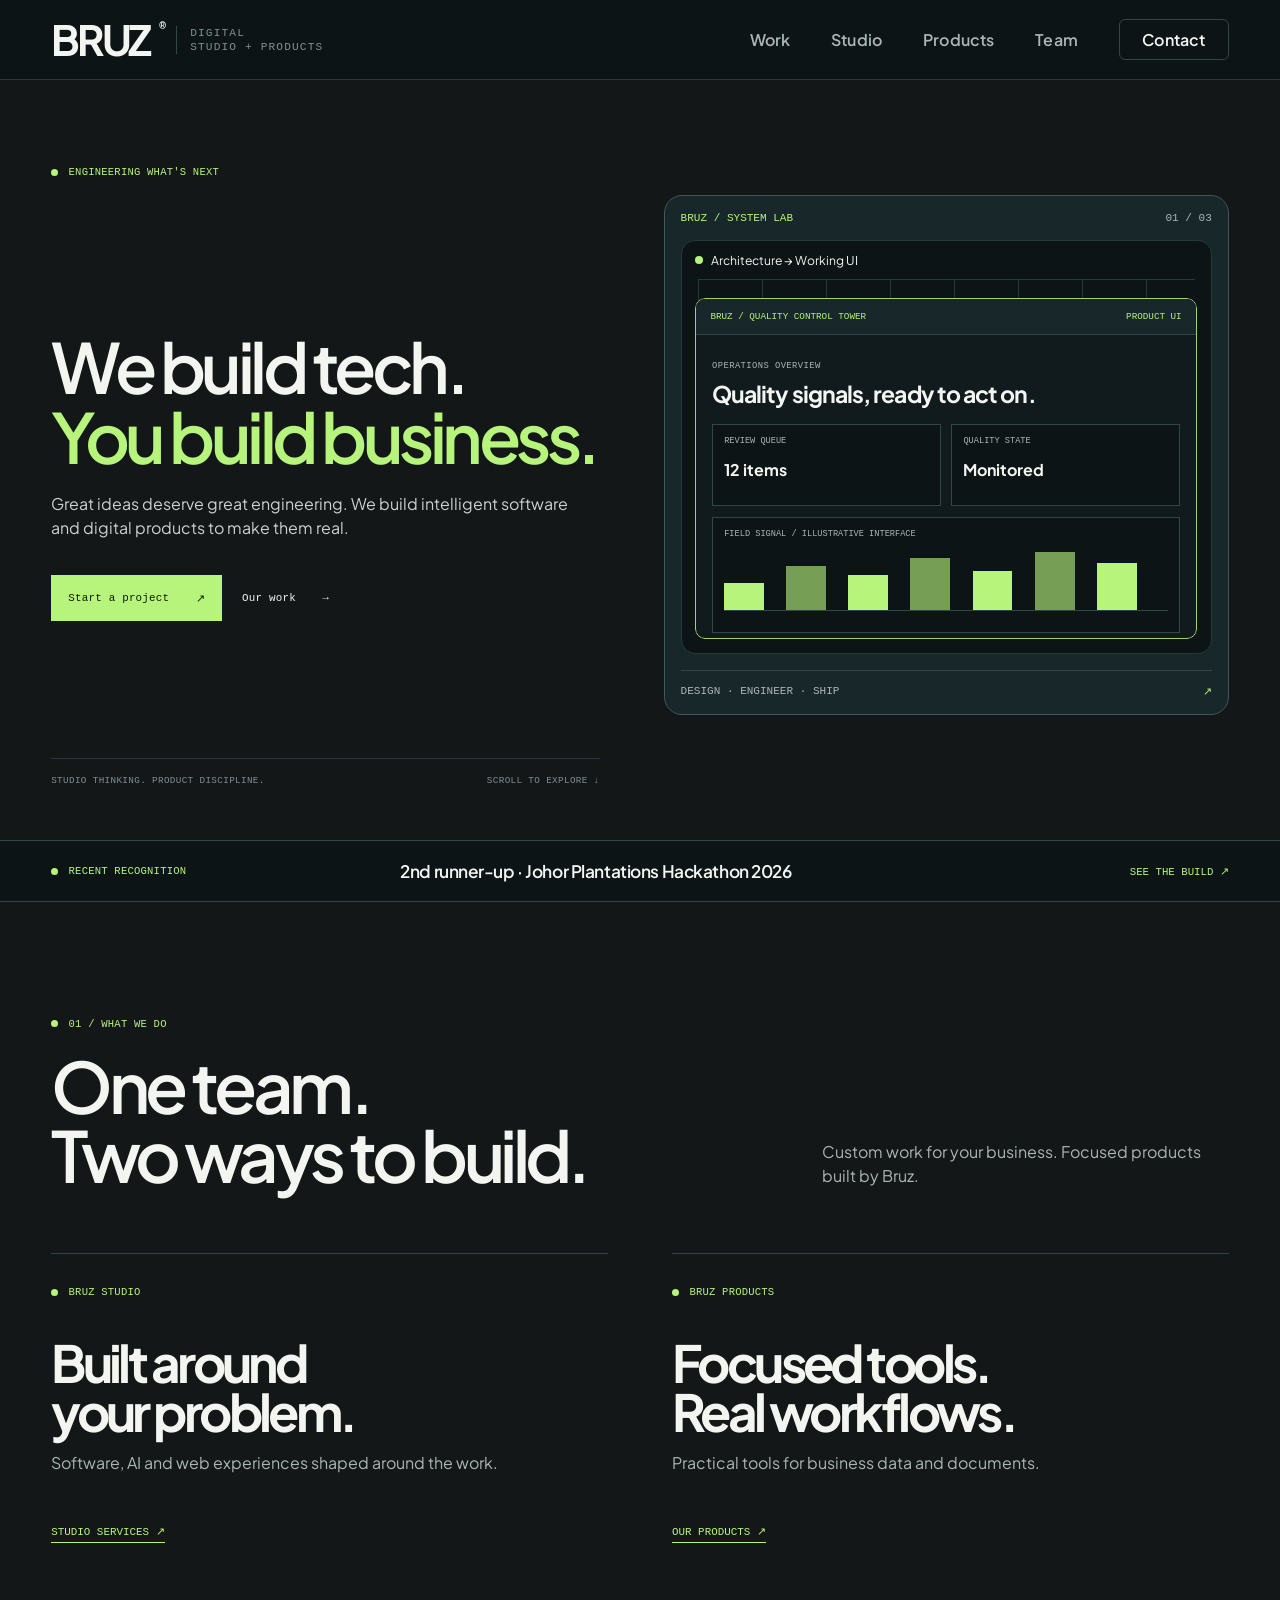
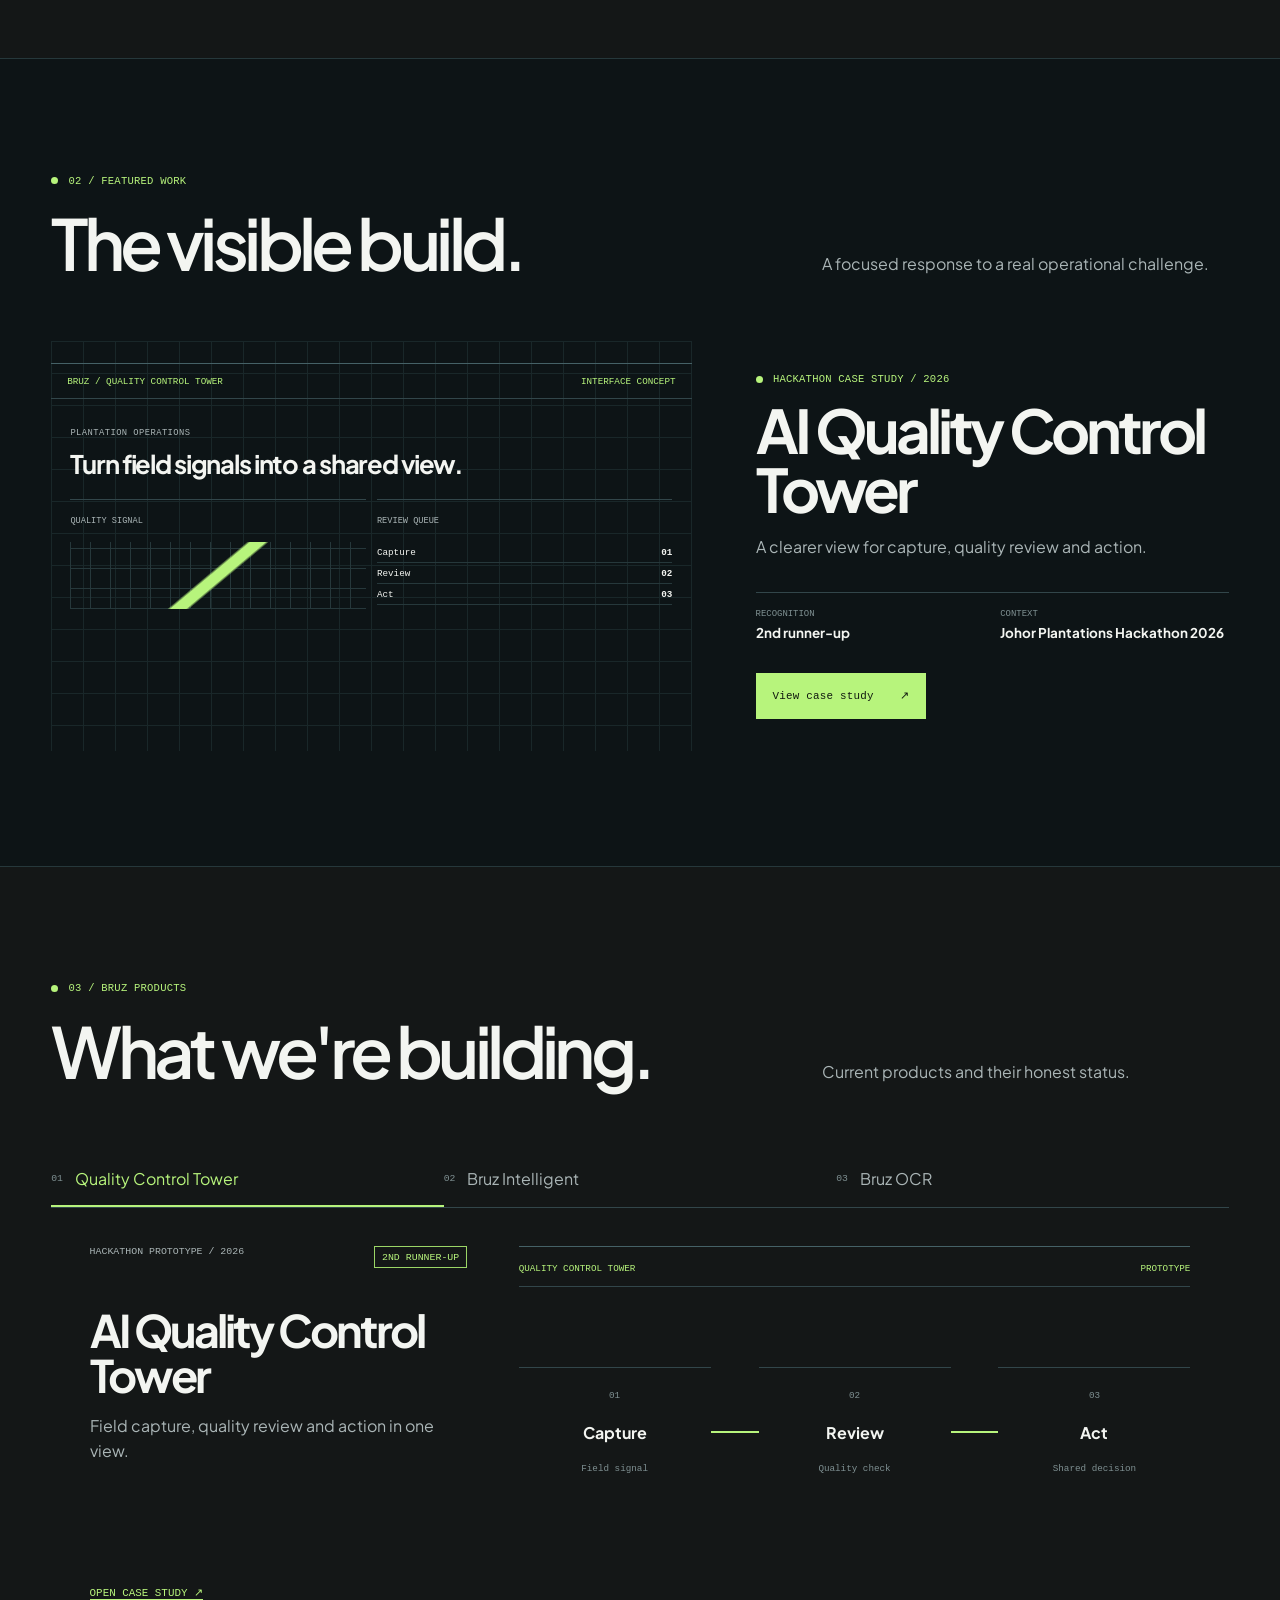
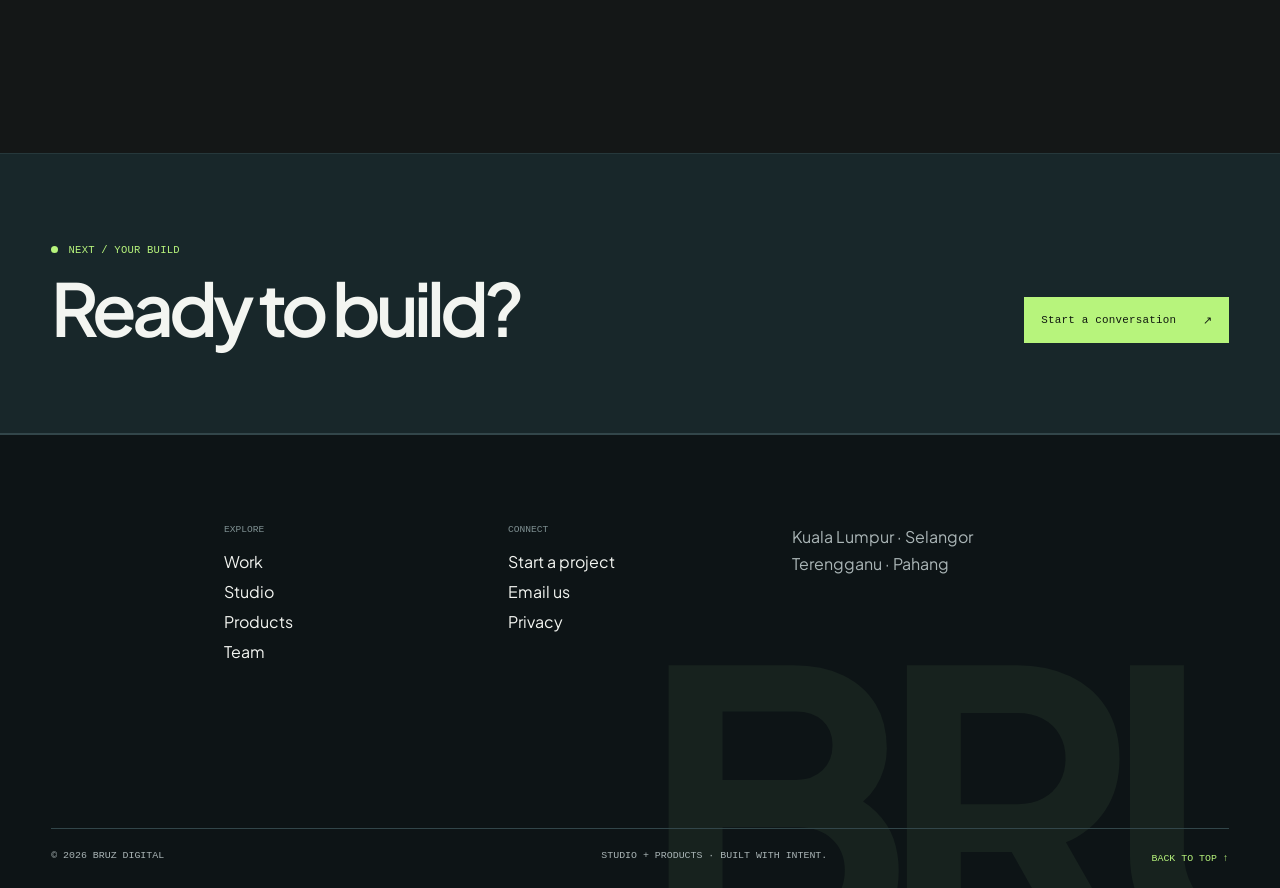
==== commit f77c41df: "chore(index): remove people section from homepage - Remove "04 / The people" section displaying team" ====
--- a/index.html
+++ b/index.html
@@ -1,63 +1,58 @@
 <!doctype html>
 <html lang="en"><head>
   <meta charset="UTF-8"><meta name="viewport" content="width=device-width, initial-scale=1">
-  <meta name="description" content="Bruz Digital builds software, applied AI and digital products around the work businesses need to get done."><meta name="theme-color" content="#F3F7FB">
-  <meta name="color-scheme" content="light"><meta property="og:type" content="website"><meta property="og:site_name" content="Bruz Digital">
-  <meta property="og:title" content="Bruz Digital | Bruz Digital"><meta property="og:description" content="Bruz Digital builds software, applied AI and digital products around the work businesses need to get done."><meta property="og:url" content="https://bruzdigital.com/"><meta property="og:image" content="https://bruzdigital.com/assets/social/bruz-social-card.png"><meta property="og:image:width" content="1200"><meta property="og:image:height" content="630"><meta property="og:image:alt" content="Bruz Digital — We build tech. You build business.">
-  <meta name="twitter:card" content="summary_large_image"><meta name="twitter:title" content="Bruz Digital | Bruz Digital"><meta name="twitter:description" content="Bruz Digital builds software, applied AI and digital products around the work businesses need to get done."><meta name="twitter:image" content="https://bruzdigital.com/assets/social/bruz-social-card.png">
-  <title>Bruz Digital</title>
-  <link rel="canonical" href="https://bruzdigital.com/"><link rel="icon" href="assets/brand/favicon-v6.svg" type="image/svg+xml">
+  <meta name="description" content="Bruz Digital builds custom technology and applied AI, while developing focused products for business workflows."><meta name="theme-color" content="#101410">
+  <meta name="color-scheme" content="dark"><meta property="og:type" content="website"><meta property="og:site_name" content="Bruz Digital">
+  <meta property="og:title" content="We build tech. You build business. | Bruz Digital"><meta property="og:description" content="Bruz Digital builds custom technology and applied AI, while developing focused products for business workflows."><meta property="og:url" content="https://bruzdigital.com/"><meta property="og:image" content="https://bruzdigital.com/assets/social/bruz-social-card.png"><meta property="og:image:width" content="1200"><meta property="og:image:height" content="630"><meta property="og:image:alt" content="Bruz Digital — We build tech. You build business.">
+  <meta name="twitter:card" content="summary_large_image"><meta name="twitter:title" content="We build tech. You build business. | Bruz Digital"><meta name="twitter:description" content="Bruz Digital builds custom technology and applied AI, while developing focused products for business workflows."><meta name="twitter:image" content="https://bruzdigital.com/assets/social/bruz-social-card.png">
+  <title>We build tech. You build business. | Bruz Digital</title>
+  <link rel="canonical" href="https://bruzdigital.com/"><link rel="icon" href="assets/brand/favicon.svg" type="image/svg+xml">
   <link rel="preload" href="assets/fonts/plus-jakarta-sans-regular.woff2" as="font" type="font/woff2" crossorigin>
-  <link rel="stylesheet" href="revamp.css"><script defer src="revamp.js"></script>
+  <link rel="stylesheet" href="revamp.css">
+  <script defer src="revamp.js"></script>
   <script type="application/ld+json">{"@context":"https://schema.org","@type":"Organization","name":"Bruz Digital","url":"https://bruzdigital.com","email":"hello@bruzdigital.com"}</script>
 </head><body>
 <a class="skip-link" href="#main">Skip to content</a>
 <header class="site-header">
-  <span class="scroll-progress" aria-hidden="true"></span>
-  <a class="brand" href="index.html" aria-label="Bruz Digital home"><span class="brand-mark">BRUZ<span class="brand-dot">.</span></span><span class="brand-descriptor">DIGITAL<br>STUDIO + PRODUCTS</span></a>
-  <button class="menu-toggle" type="button" aria-controls="site-nav" aria-expanded="false" aria-label="Open navigation"><span></span><span></span><span></span></button>
-  <nav class="site-nav" id="site-nav" aria-label="Primary navigation"><a href="#studio">Studio</a>
-<a href="#work">Work</a>
-<a href="#products">Products</a>
-<a href="#team">Team</a>
-<a href="#contact" class="nav-cta">Contact</a></nav>
+  <a class="brand" href="index.html" aria-label="Bruz Digital home"><span class="brand-mark">BRUZ</span><span class="brand-reg">®</span><span class="brand-descriptor">DIGITAL<br>STUDIO + PRODUCTS</span></a>
+  <button class="menu-toggle" type="button" aria-controls="site-nav" aria-expanded="false">Menu</button>
+  <nav class="site-nav" id="site-nav" aria-label="Primary navigation"><a href="projects.html">Work</a>
+<a href="services.html">Studio</a>
+<a href="index.html#products">Products</a>
+<a href="team.html">Team</a>
+<a href="contact.html" class="nav-cta">Contact</a></nav>
 </header>
-<main id="main"><section class="hero" aria-labelledby="hero-title"><div class="hero-copy"><p class="eyebrow">Bruz Digital · Studio + Products</p><h1 id="hero-title">We build tech.<br><em>You build business.</em></h1><p class="hero-lede">We build software, applied AI and digital products around the work businesses need to get done.</p><div class="hero-actions"><a class="button button--primary" href="mailto:hello@bruzdigital.com?subject=Let%27s%20build%20with%20Bruz">Email Bruz <span aria-hidden="true">↗</span></a><a class="button button--secondary" href="#work">Explore our work <span aria-hidden="true">↓</span></a></div><p class="hero-contact">A direct line to <a href="mailto:hello@bruzdigital.com">hello@bruzdigital.com</a></p></div><div class="hero-visual" aria-label="Illustrative diagram showing a business challenge moving through Bruz Studio into a practical product">
-  <div class="visual-orbit visual-orbit--one" aria-hidden="true"></div><div class="visual-orbit visual-orbit--two" aria-hidden="true"></div>
-  <div class="visual-head"><span>BRUZ / BUILD SYSTEM</span><span>STUDIO + PRODUCTS</span></div>
-  <div class="visual-flow"><div class="flow-node"><span>01</span><strong>Challenge</strong></div><i aria-hidden="true"></i><div class="flow-node flow-node--brand"><span>02</span><strong>BRUZ</strong></div><i aria-hidden="true"></i><div class="flow-node"><span>03</span><strong>Useful build</strong></div></div>
-  <div class="visual-foot"><span>Designed around real work</span><span class="visual-spark" aria-hidden="true">✳</span></div>
-</div></section>
-<a class="recognition" href="projects.html#quality-control-tower"><span class="recognition-mark" aria-hidden="true">✳</span><span><small>Verified recognition</small><strong>2nd runner-up · Johor Plantations Hackathon 2026</strong></span><span class="recognition-link">See the build <span aria-hidden="true">↗</span></span></a>
-<section class="section section--intro" id="studio" aria-labelledby="studio-title"><div class="section-heading"><p class="eyebrow">01 / What we do</p><h2 id="studio-title">One team.<br>Two ways to build.</h2><p>Custom work shaped around your business. Focused products built by Bruz.</p></div><div class="offer-grid"><article class="offer-card offer-card--studio"><span class="offer-number">01</span><p class="eyebrow">Bruz Studio</p><h3>Built around<br>your problem.</h3><p>Software, applied AI and web experiences designed around real workflows.</p><a class="text-link" href="services.html">Explore the studio <span aria-hidden="true">↗</span></a></article><article class="offer-card offer-card--products"><span class="offer-number">02</span><p class="eyebrow">Bruz Products</p><h3>Focused tools.<br>Real workflows.</h3><p>Practical tools for business information, data and documents.</p><a class="text-link" href="#products">Explore products <span aria-hidden="true">↓</span></a></article></div></section>
-<section class="section section--blue" id="work" aria-labelledby="work-title"><div class="section-heading section-heading--light"><p class="eyebrow">02 / Selected work</p><h2 id="work-title">A real challenge.<br>A focused prototype.</h2><p>One example of how we turn an operational problem into a clear product direction.</p><div class="work-overview" aria-label="Prototype flow: Capture, Review, Act"><div class="work-overview-top"><span>BRUZ / BUILD PATH</span><span aria-hidden="true">↗</span></div><p class="work-overview-title">From field signal<br>to shared action.</p><ol><li><span>01</span> Capture</li><li><span>02</span> Review</li><li><span>03</span> Act</li></ol></div></div><div class="work-feature"><div class="case-visual" data-tower-demo aria-label="Illustrative Quality Control Tower prototype walkthrough">
-  <div class="case-visual-head"><span>BRUZ / QUALITY CONTROL TOWER</span><span>CONCEPT</span></div>
-  <div class="tower-screen" aria-live="polite"><div class="tower-screen-top"><span class="tower-pulse" aria-hidden="true"></span><span data-tower-phase>01 / Capture</span><span>ILLUSTRATIVE FLOW</span></div><div class="tower-screen-body"><span class="tower-screen-icon" aria-hidden="true">↗</span><strong data-tower-title>Field signal comes in.</strong><p data-tower-description>Bring relevant field information into a consistent starting point.</p></div><div class="tower-screen-graphic" aria-hidden="true"><i></i><i></i><i></i><i></i><i></i><i></i><i></i></div></div>
-  <div class="case-steps" aria-label="Explore the prototype flow"><button type="button" aria-pressed="true" data-tower-step="0"><b>01</b> Capture</button><i aria-hidden="true"></i><button type="button" aria-pressed="false" data-tower-step="1"><b>02</b> Review</button><i aria-hidden="true"></i><button type="button" aria-pressed="false" data-tower-step="2"><b>03</b> Act</button></div>
-  <p>Illustrative interface · Hackathon prototype</p>
-</div><div class="work-copy"><p class="eyebrow">Johor Plantations Hackathon 2026</p><h3>AI Quality<br>Control Tower</h3><p>A hackathon prototype that connects capture, quality review and action in one shared view.</p><div class="work-award"><span>Recognition</span><strong>2nd runner-up</strong></div><a class="button button--light" href="projects.html#quality-control-tower">Read the case study <span aria-hidden="true">↗</span></a></div></div></section>
-<section class="section section--products" id="products" aria-labelledby="products-title"><div class="section-heading"><p class="eyebrow">03 / Bruz Products</p><h2 id="products-title">What we're building.</h2><p>We show each product's current stage clearly.</p></div><div class="product-grid"><article class="product-card"><div class="product-top"><span>01 / Prototype</span><span class="status status--prototype">Hackathon build</span></div><h3>AI Quality<br>Control Tower</h3><p>Field capture, quality review and action in one operational view.</p><a class="text-link" href="projects.html#quality-control-tower">View the prototype <span aria-hidden="true">↗</span></a></article><article class="product-card product-card--highlight"><div class="product-top"><span>02 / In development</span><span class="status">Building</span></div><h3>Bruz<br>Intelligent</h3><p>Business information shaped into useful context and workflows.</p><a class="text-link" href="contact.html">Ask about Bruz Intelligent <span aria-hidden="true">↗</span></a></article><article class="product-card"><div class="product-top"><span>03 / Foundation</span><span class="status">Early build</span></div><h3>Bruz<br>OCR</h3><p>Document ingestion and image-quality checks are built. Recognition, review and export are planned.</p><a class="text-link" href="contact.html">Ask about Bruz OCR <span aria-hidden="true">↗</span></a></article></div></section>
-<section class="section section--team" id="team" aria-labelledby="team-title"><div class="section-heading"><p class="eyebrow">04 / The people</p><h2 id="team-title">The team behind the build.</h2><p>AI, software and data engineering working across studio projects and Bruz products.</p></div><div class="team-preview">
-  <article class="person person--feature"><img src="assets/team/sarvind-raj.jpg" alt="Portrait of Sarvind Raj" width="960" height="1280" loading="lazy" decoding="async"><div><h3>Sarvind Raj</h3><p>AI Engineer</p></div></article>
-  <article class="person person--feature"><img src="assets/team/nabilah-abas.jpg" alt="Portrait of Nabilah Abas" width="853" height="1280" loading="lazy" decoding="async"><div><h3>Nabilah Abas</h3><p>AI Engineer</p></div></article>
-</div><a class="button button--secondary" href="team.html">Meet the whole team <span aria-hidden="true">↗</span></a></section>
-<section class="contact-band" id="contact" aria-labelledby="contact-title"><div><p class="eyebrow">Your next build</p><h2 id="contact-title">Have a challenge<br>worth solving?</h2></div><div><p>Start with a short note. We’ll take it from there.</p><a class="button button--on-blue" href="mailto:hello@bruzdigital.com?subject=Let%27s%20build%20with%20Bruz">Email hello@bruzdigital.com <span aria-hidden="true">↗</span></a></div></section></main>
-<footer class="site-footer">
-  <div class="footer-main">
-    <div class="footer-brand">
-      <a class="brand brand--footer" href="index.html" aria-label="Bruz Digital home"><span class="brand-mark">BRUZ<span class="brand-dot">.</span></span></a>
-      <p class="footer-tagline">We build tech.<strong>You build business.</strong></p>
+<main id="main"><section class="hero" aria-labelledby="hero-title"><div class="hero-copy"><div class="eyebrow">Engineering what's next</div><div><h1 id="hero-title">We build tech.<br><em>You build business.</em></h1><p class="hero-lede">Great ideas deserve great engineering. We build intelligent software and digital products to make them real.</p><div class="hero-actions"><a class="button button--acid" href="contact.html">Start a project <span aria-hidden="true">↗</span></a><a class="button button--text" href="projects.html">Our work <span aria-hidden="true">→</span></a></div></div><div class="hero-bottom"><span>Studio thinking. Product discipline.</span><span>Scroll to explore ↓</span></div></div><div class="hero-visual" aria-label="Bruz System Lab: an architecture diagram transforms into a working product interface">
+  <div class="visual-top"><span>BRUZ / SYSTEM LAB</span><span>01 / 03</span></div>
+  <div class="visual-stage">
+    <div class="lab-status"><i aria-hidden="true"></i><span>Architecture → Working UI</span></div>
+    <div class="lab-grid" aria-hidden="true"></div>
+    <div class="lab-schematic" aria-hidden="true">
+      <div class="lab-node lab-node--input"><strong>INPUT</strong><span>Challenge</span></div>
+      <i class="lab-connector lab-connector--one"></i><i class="lab-junction lab-junction--one"></i>
+      <div class="lab-node lab-node--core"><strong>BRUZ</strong><span>BUILD ENGINE</span></div>
+      <i class="lab-connector lab-connector--two"></i><i class="lab-junction lab-junction--two"></i>
+      <div class="lab-node lab-node--output"><strong>OUTPUT</strong><span>Product</span></div>
     </div>
-    <div class="footer-directory">
-      <p class="footer-label">Explore Bruz</p>
-      <nav aria-label="Footer navigation"><a href="index.html#studio">Studio</a><a href="index.html#work">Work</a><a href="index.html#products">Products</a><a href="index.html#team">Team</a></nav>
-    </div>
-    <div class="footer-contact">
-      <p class="footer-label">Start a conversation</p>
-      <a class="footer-email" href="mailto:hello@bruzdigital.com?subject=Let%27s%20build%20with%20Bruz">hello@bruzdigital.com <span aria-hidden="true">↗</span></a>
-      <a class="footer-privacy" href="privacy.html">How we handle privacy</a>
+    <div class="product-ui" aria-hidden="true">
+      <div class="ui-top"><span>BRUZ / QUALITY CONTROL TOWER</span><span>PRODUCT UI</span></div>
+      <div class="ui-content"><span class="ui-kicker">Operations overview</span><div class="ui-title">Quality signals, ready to act on.</div><div class="ui-grid"><div class="ui-panel"><span>Review queue</span><strong>12 items</strong></div><div class="ui-panel"><span>Quality state</span><strong>Monitored</strong></div><div class="ui-panel ui-panel--chart"><span>Field signal / Illustrative interface</span><div class="bars"><i></i><i></i><i></i><i></i><i></i><i></i><i></i></div></div></div></div>
     </div>
   </div>
-  <div class="footer-base"><p>© 2026 Bruz Digital</p><span class="footer-location">Software · Applied AI · Digital products</span><a href="#main">Back to top ↑</a></div>
+  <div class="visual-bottom"><span>DESIGN · ENGINEER · SHIP</span><span aria-hidden="true">↗</span></div>
+</div></section>
+<a class="achievement" href="projects.html#quality-control-tower"><span class="eyebrow">Recent recognition</span><strong>2nd runner-up · Johor Plantations Hackathon 2026</strong><span>See the build ↗</span></a>
+<section class="section section--light" id="approach" aria-labelledby="approach-title"><div class="section-head"><div><div class="eyebrow eyebrow--dark">01 / What we do</div><h2 id="approach-title">One team.<br>Two ways to build.</h2></div><p class="section-lead">Custom work for your business. Focused products built by Bruz.</p></div><div class="pathways"><article class="pathway"><div class="eyebrow eyebrow--dark">Bruz Studio</div><h3>Built around<br>your problem.</h3><p>Software, AI and web experiences shaped around the work.</p><a href="services.html">Studio services ↗</a></article><article class="pathway"><div class="eyebrow eyebrow--dark">Bruz Products</div><h3>Focused tools.<br>Real workflows.</h3><p>Practical tools for business data and documents.</p><a href="#products">Our products ↗</a></article></div></section>
+<section class="section section--dark" id="featured-work" aria-labelledby="featured-title"><div class="section-head"><div><div class="eyebrow">02 / Featured work</div><h2 id="featured-title">The visible build.</h2></div><p class="section-lead">A focused response to a real operational challenge.</p></div><div class="case-layout"><div class="case-screen" aria-label="Illustrative interface concept for the AI Quality Control Tower"><div class="case-window"><div class="case-window__bar"><span>BRUZ / QUALITY CONTROL TOWER</span><span>INTERFACE CONCEPT</span></div><div class="case-window__main"><span class="ui-kicker">Plantation operations</span><h3>Turn field signals into a shared view.</h3><div class="case-columns"><div class="case-box"><small>Quality signal</small><div class="case-graphic"></div></div><div class="case-box"><small>Review queue</small><ul class="case-list"><li><span>Capture</span><b>01</b></li><li><span>Review</span><b>02</b></li><li><span>Act</span><b>03</b></li></ul></div></div></div></div></div><div class="case-copy"><div class="eyebrow">Hackathon case study / 2026</div><h2>AI Quality Control Tower</h2><p>A clearer view for capture, quality review and action.</p><div class="case-facts"><div><span>Recognition</span><strong>2nd runner-up</strong></div><div><span>Context</span><strong>Johor Plantations Hackathon 2026</strong></div></div><a class="button button--acid" href="projects.html#quality-control-tower">View case study <span aria-hidden="true">↗</span></a></div></div></section>
+<section class="section section--light" id="products" aria-labelledby="products-title"><div class="section-head"><div><div class="eyebrow eyebrow--dark">03 / Bruz Products</div><h2 id="products-title">What we're building.</h2></div><p class="section-lead">Current products and their honest status.</p></div><div class="product-explorer"><div class="product-tabs" role="tablist" aria-label="Bruz product demos"><button type="button" role="tab" id="tab-tower" aria-selected="true" aria-controls="panel-tower" data-product-tab="tower"><span>01</span>Quality Control Tower</button><button type="button" role="tab" id="tab-intelligent" aria-selected="false" aria-controls="panel-intelligent" data-product-tab="intelligent" tabindex="-1"><span>02</span>Bruz Intelligent</button><button type="button" role="tab" id="tab-ocr" aria-selected="false" aria-controls="panel-ocr" data-product-tab="ocr" tabindex="-1"><span>03</span>Bruz OCR</button></div><div class="product-demo" id="panel-tower" role="tabpanel" aria-labelledby="tab-tower" data-product-panel="tower"><div class="demo-copy"><div class="product-index"><span>Hackathon prototype / 2026</span><span class="status">2nd runner-up</span></div><h3>AI Quality Control Tower</h3><p>Field capture, quality review and action in one view.</p><a href="projects.html#quality-control-tower">Open case study ↗</a></div><div class="demo-interface demo-interface--tower" aria-label="Illustrative Quality Control Tower workflow"><div class="demo-bar"><span>QUALITY CONTROL TOWER</span><span>PROTOTYPE</span></div><div class="tower-flow"><div><b>01</b><strong>Capture</strong><span>Field signal</span></div><i></i><div><b>02</b><strong>Review</strong><span>Quality check</span></div><i></i><div><b>03</b><strong>Act</strong><span>Shared decision</span></div></div></div></div><div class="product-demo" id="panel-intelligent" role="tabpanel" aria-labelledby="tab-intelligent" data-product-panel="intelligent" hidden><div class="demo-copy"><div class="product-index"><span>AI + data direction</span><span class="status">In development</span></div><h3>Bruz Intelligent</h3><p>Business information shaped into useful context.</p><a href="contact.html">Discuss the product ↗</a></div><div class="demo-interface demo-interface--intelligent" aria-label="Bruz Intelligent development pipeline"><div class="demo-bar"><span>BRUZ INTELLIGENT</span><span>DEVELOPMENT VIEW</span></div><div class="intelligent-flow"><div><span>01 / INPUT</span><strong>Business data</strong></div><div><span>02 / CONTEXT</span><strong>Structured knowledge</strong></div><div><span>03 / USE</span><strong>Useful workflow</strong></div></div><small>Product direction · Interface illustration</small></div></div><div class="product-demo" id="panel-ocr" role="tabpanel" aria-labelledby="tab-ocr" data-product-panel="ocr" hidden><div class="demo-copy"><div class="product-index"><span>Local document intelligence</span><span class="status">Early foundation</span></div><h3>Bruz OCR</h3><p>Ingestion and image-quality checks are built. Recognition, review and export are planned.</p><a href="contact.html">Discuss the product ↗</a></div><div class="demo-interface demo-interface--ocr" aria-label="Bruz OCR implementation status"><div class="demo-bar"><span>BRUZ OCR / LOCAL PIPELINE</span><span>FOUNDATION</span></div><ol class="ocr-pipeline"><li class="is-built"><b>01</b><span>Ingest</span><small>Built</small></li><li class="is-built"><b>02</b><span>Validate</span><small>Built</small></li><li class="is-built"><b>03</b><span>Quality</span><small>Built</small></li><li><b>04</b><span>Recognize</span><small>Planned</small></li><li><b>05</b><span>Review</span><small>Planned</small></li><li><b>06</b><span>Export</span><small>Planned</small></li></ol></div></div></div></section>
+<section class="cta-band"><div><div class="eyebrow eyebrow--dark">Next / Your build</div><h2>Ready to build?</h2></div><a class="button button--dark" href="contact.html">Start a conversation <span aria-hidden="true">↗</span></a></section></main>
+<footer class="site-footer">
+  <div class="footer-directory">
+    <div><span>Explore</span><nav aria-label="Footer navigation"><a href="projects.html">Work</a><a href="services.html">Studio</a><a href="index.html#products">Products</a><a href="team.html">Team</a></nav></div>
+    <div><span>Connect</span><nav aria-label="Contact links"><a href="contact.html">Start a project</a><a href="mailto:hello@bruzdigital.com">Email us</a><a href="privacy.html">Privacy</a></nav></div>
+    <p>Kuala Lumpur · Selangor<br>Terengganu · Pahang</p>
+  </div>
+  <div class="footer-wordmark" aria-hidden="true">BRUZ<span>®</span></div>
+  <div class="footer-base"><p>© 2026 Bruz Digital</p><p>Studio + Products · Built with intent.</p><a href="#main">Back to top ↑</a></div>
 </footer>
 </body></html>
--- a/revamp.css
+++ b/revamp.css
@@ -3,22 +3,19 @@
 @font-face { font-family: 'Bruz Sans'; src: url('assets/fonts/plus-jakarta-sans-bold.woff2') format('woff2'); font-weight: 700 800; font-display: swap; }
 
 :root {
-  --bg: #F3F7FB;
-  --bg-deep: #10243A;
-  --surface: #FFFFFF;
-  --surface-2: #E8EFF7;
-  --surface-3: #DCE7F2;
-  --text: #10243A;
-  --muted: #43566B;
-  --muted-2: #607387;
-  --line: #B9C8D8;
-  --line-soft: #D7E1EB;
-  --accent: #163B8C;
-  --accent-soft: #16B8C4;
-  --accent-ink: #FFFFFF;
-  --signal: #163B8C;
-  --turquoise: #16B8C4;
-  --orange: #F49A38;
+  --bg: #141717;
+  --bg-deep: #0d1416;
+  --surface: #111b1e;
+  --surface-2: #18272a;
+  --surface-3: #203438;
+  --text: #f3f5f1;
+  --muted: #aab5b6;
+  --muted-2: #7f9092;
+  --line: #32464a;
+  --line-soft: #26383b;
+  --accent: #b7f47c;
+  --accent-soft: #9bd666;
+  --accent-ink: #10180f;
   --font: 'Bruz Sans', Arial, sans-serif;
   --mono: 'Courier New', monospace;
   --edge: clamp(1.25rem, 4vw, 4.5rem);
@@ -31,22 +28,24 @@
 button { font: inherit; }
 img, svg { max-width: 100%; }
 p { line-height: 1.55; }
-::selection { background: var(--turquoise); color: #10243A; }
-:focus-visible { outline: 3px solid var(--turquoise); outline-offset: 4px; }
+::selection { background: var(--accent); color: var(--accent-ink); }
+:focus-visible { outline: 3px solid var(--accent); outline-offset: 4px; }
 .skip-link { position: absolute; z-index: 50; top: -5rem; left: 1rem; padding: .7rem 1rem; background: var(--accent); color: var(--accent-ink); }
 .skip-link:focus { top: 1rem; }
 
-.site-header { position: relative; z-index: 20; display: flex; align-items: center; justify-content: space-between; gap: 2rem; min-height: 82px; padding: 0 var(--edge); border-bottom: 1px solid var(--line-soft); background: var(--bg-deep); color: var(--text); }
-.brand { display: inline-flex; align-items: center; gap: .55rem; text-decoration: none; white-space: nowrap; }
-.brand-mark { font-size: 1.8rem; font-weight: 800; line-height: 1; letter-spacing: -.12em; text-transform: lowercase; }
-.brand-reg { align-self: flex-start; margin-top: .05rem; font: 500 .55rem var(--mono); }
-.brand-descriptor { border-left: 1px solid var(--line); padding-left: .8rem; color: var(--muted-2); font: 500 .56rem/1.25 var(--mono); letter-spacing: .1em; }
-.site-nav { display: flex; align-items: center; gap: clamp(1rem, 2.7vw, 3rem); }
-.site-nav a { color: var(--muted); font: 500 .69rem var(--mono); letter-spacing: .04em; text-decoration: none; text-transform: none; }
+.site-header { position: fixed; top: 0; left: 0; right: 0; z-index: 100; display: flex; align-items: center; justify-content: space-between; gap: 2rem; height: 80px; padding: 0 var(--edge); border-bottom: 1px solid var(--line-soft); background: var(--bg-deep); color: var(--text); transition: transform .35s ease; }
+.site-header.header--hidden { transform: translateY(-100%); }
+body { padding-top: 80px; }
+.brand { display: inline-flex; align-items: center; gap: .65rem; text-decoration: none; white-space: nowrap; }
+.brand-mark { font-size: 2.6rem; font-weight: 800; line-height: 1; letter-spacing: -.08em; }
+.brand-reg { align-self: flex-start; margin-top: .1rem; font: 600 .7rem var(--mono); }
+.brand-descriptor { border-left: 1px solid var(--line); padding-left: .8rem; color: var(--muted-2); font: 500 .7rem/1.25 var(--mono); letter-spacing: .1em; }
+.site-nav { display: flex; align-items: center; gap: clamp(1.5rem, 3.2vw, 3.5rem); }
+.site-nav a { color: var(--muted); font: 600 1rem/1 var(--font); letter-spacing: .01em; text-decoration: none; text-transform: none; }
 .site-nav a:hover, .site-nav a[aria-current] { color: var(--accent); }
-.site-nav .nav-cta { border: 1px solid var(--line); padding: .72rem 1rem; background: transparent; color: var(--text); }
+.site-nav .nav-cta { border: 1px solid var(--line); border-radius: 6px; padding: .7rem 1.4rem; background: transparent; color: var(--text); font: 600 1rem/1 var(--font); }
 .site-nav .nav-cta:hover { border-color: var(--accent); background: var(--accent); color: var(--accent-ink); }
-.menu-toggle { display: none; border: 1px solid var(--line); padding: .5rem .75rem; background: none; color: var(--text); font: 500 .72rem var(--mono); }
+.menu-toggle { display: none; border: 1px solid var(--line); padding: .6rem .85rem; background: none; color: var(--text); font: 600 1rem var(--font); }
 
 .eyebrow { display: flex; align-items: center; gap: .65rem; color: var(--accent); font: 500 .66rem var(--mono); letter-spacing: .02em; text-transform: uppercase; }
 .eyebrow::before { content: ''; width: 7px; height: 7px; flex: none; border-radius: 50%; background: var(--accent); }
@@ -307,17 +306,18 @@
   .case-method { grid-template-columns: 1fr 1fr; }
   .case-screen { order: 2; }
   .case-copy { order: 1; }
-  .site-nav { gap: 1rem; }
+  .site-nav { gap: 1.2rem; }
   .brand-descriptor { display: none; }
 }
 
 @media (max-width: 680px) {
-  .site-header { min-height: 68px; }
+  .site-header { height: 70px; }
+  body { padding-top: 70px; }
   .menu-toggle { display: block; }
-  .site-nav { position: absolute; top: 100%; right: 0; left: 0; display: none; flex-direction: column; align-items: stretch; gap: 0; padding: 1rem var(--edge); border-bottom: 1px solid var(--line); background: var(--bg-deep); }
+  .site-nav { position: fixed; top: 70px; right: 0; left: 0; display: none; flex-direction: column; align-items: stretch; gap: 0; padding: 1rem var(--edge); border-bottom: 1px solid var(--line); background: var(--bg-deep); }
   .site-nav.is-open { display: flex; }
-  .site-nav a { padding: 1rem 0; border-bottom: 1px solid var(--line-soft); }
-  .site-nav .nav-cta { margin-top: .6rem; padding: .9rem; }
+  .site-nav a { padding: 1rem 0; font-size: 1.1rem; border-bottom: 1px solid var(--line-soft); }
+  .site-nav .nav-cta { margin-top: .6rem; padding: .9rem; font-size: 1.1rem; }
   .hero { padding-top: 1rem; }
   .hero-copy { min-height: 520px; padding: 2.5rem 0 1rem; }
   .hero h1 { font-size: clamp(3.15rem, 13vw, 5rem); }
@@ -367,246 +367,3 @@
   .lab-schematic { opacity: 0; }
   .product-ui { clip-path: none !important; opacity: 1 !important; transform: none !important; }
 }
-
-/* Signal Blue design system: light editorial surfaces, with Ink reserved for
-   the System Lab, case study and footer. */
-.site-header { background: var(--bg); color: var(--text); border-color: var(--line-soft); }
-.brand-mark { color: var(--signal); }
-.brand-reg { color: var(--muted); }
-.brand-descriptor { border-color: var(--line); color: var(--muted); font-family: var(--font); letter-spacing: .04em; }
-.site-nav a, .menu-toggle { color: var(--muted); font-family: var(--font); font-size: .82rem; }
-.site-nav a:hover, .site-nav a[aria-current] { color: var(--signal); }
-.site-nav .nav-cta { border-color: var(--signal); color: var(--signal); }
-.site-nav .nav-cta:hover { background: var(--signal); color: #fff; }
-.menu-toggle { border-color: var(--line); }
-.eyebrow { color: var(--signal); font-family: var(--font); font-weight: 700; letter-spacing: .01em; text-transform: none; }
-.eyebrow::before { background: var(--turquoise); }
-.eyebrow--dark { color: var(--signal); }
-.button { font-family: var(--font); font-weight: 700; }
-.button--acid, .button--dark { border-color: var(--signal); background: var(--signal); color: #fff; }
-.button--acid:hover, .button--dark:hover { background: #0f2d70; }
-.button--outline, .button--light-outline { border-color: var(--line); color: var(--text); }
-.button--outline:hover, .button--light-outline:hover { border-color: var(--signal); background: var(--surface-2); }
-.button--text { color: var(--signal); }
-.hero { background: var(--bg); color: var(--text); }
-.hero h1 em { color: var(--signal); }
-.hero-lede { color: var(--muted); }
-.hero-bottom { border-color: var(--line); color: var(--muted-2); font-family: var(--font); text-transform: none; }
-.hero-visual { border-color: #29425D; border-radius: 4px; background: var(--bg-deep); color: #F3F7FB; box-shadow: 0 24px 60px #10243A1A; }
-.visual-top, .visual-bottom { color: #B8C8D8; }
-.visual-top { color: var(--turquoise); }
-.visual-top span:last-child { color: #B8C8D8; }
-.visual-bottom { border-color: #29425D; }
-.visual-bottom span:last-child { color: var(--orange); }
-.visual-stage { border-color: #29425D; border-radius: 2px; background: #0B1929; }
-.lab-grid { background-image: linear-gradient(#29425D 1px, transparent 1px), linear-gradient(90deg, #29425D 1px, transparent 1px); }
-.lab-status { color: #F3F7FB; }
-.lab-status i { background: var(--turquoise); }
-.lab-node { border-color: #46627D; background: #18314A; color: #F3F7FB; }
-.lab-node span { color: #B8C8D8; }
-.lab-node--core { border-color: var(--turquoise); background: #123D50; }
-.lab-node--core strong { color: var(--turquoise); }
-.lab-node--core span { color: #F3F7FB; }
-.lab-connector, .lab-junction { background: var(--turquoise); }
-.product-ui { border-color: var(--turquoise); background: #10243A; color: #F3F7FB; }
-.ui-top { border-color: #29425D; background: #18314A; color: var(--turquoise); }
-.section { border-color: var(--line-soft); }
-.section--light { background: #fff; color: var(--text); }
-.section--muted { background: var(--bg); color: var(--text); }
-.section--dark { --text: #F3F7FB; --muted: #C3D0DD; --muted-2: #A8B9C9; --line: #35516D; --line-soft: #29425D; --surface: #18314A; --surface-2: #18314A; --surface-3: #24435F; --accent: #16B8C4; --accent-soft: #16B8C4; --accent-ink: #10243A; background: #10243A; color: #F3F7FB; }
-.section-head h2, .page-hero h1 { letter-spacing: -.055em; }
-.pathway, .content-card { border-color: var(--line); }
-.pathway .eyebrow { color: var(--signal); }
-.pathway h3, .content-card h2, .content-card h3 { color: var(--text); }
-.pathway a, .content-card a, .product a, .demo-copy > a { border-color: var(--signal); color: var(--signal); font-family: var(--font); font-weight: 700; text-transform: none; }
-.case-screen::before { background-image: linear-gradient(#29425D 1px, transparent 1px), linear-gradient(90deg, #29425D 1px, transparent 1px); }
-.case-window { border-color: #35516D; background: #18314A; color: #F3F7FB; }
-.case-window__bar { border-color: #35516D; color: var(--turquoise); }
-.case-box { border-color: #35516D; background: #10243A; }
-.case-copy p { color: var(--muted); }
-.section--dark .case-copy p { color: var(--muted); }
-.case-facts { border-color: var(--line); }
-.case-facts span { color: var(--muted-2); }
-.section--dark .case-facts span { color: var(--muted-2); }
-.product { border-color: var(--line); background: #fff; }
-.product:nth-child(2) { background: var(--bg); }
-.product-index { font-family: var(--font); text-transform: none; }
-.status { border-color: var(--turquoise); color: #087781; }
-.product-explorer { border-top: 1px solid var(--line); }
-.product-tabs { border-color: var(--line); }
-.product-tabs button { font-family: var(--font); }
-.product-tabs button[aria-selected="true"] { color: var(--signal); box-shadow: inset 0 -3px 0 var(--turquoise); }
-.product-demo { background: #fff; }
-.demo-interface { border-color: var(--line); background: var(--bg); }
-.demo-bar { border-color: var(--line); color: var(--signal); }
-.tower-flow i { background: var(--turquoise); }
-.intelligent-flow div { border-color: var(--line); }
-.intelligent-flow span { color: var(--signal); }
-.team-list { grid-template-columns: repeat(3, minmax(0, 1fr)); gap: 1.25rem 2rem; }
-.person { grid-template-columns: 82px 1fr; gap: 1rem; align-items: start; padding: 1.4rem 0; border-color: var(--line); }
-.person--profile { grid-template-columns: 1fr; gap: .8rem; padding: 0 0 1.5rem; }
-.person--profile .person-photo, .person--profile .person-mark { width: 100%; height: 250px; }
-.person--profile .person-photo { object-position: center 25%; }
-.person h3 { color: var(--text); }
-.person span { color: var(--muted); font-family: var(--font); text-transform: none; }
-.person-email { color: var(--signal); font-family: var(--font); overflow-wrap: anywhere; }
-.page-hero { background: var(--signal); color: #fff; border-color: #294F9A; }
-.page-hero .eyebrow { color: #fff; }
-.page-hero .eyebrow::before { background: var(--turquoise); }
-.page-hero h1 { color: #fff; }
-.page-hero p { color: #E0E9F5; }
-.page-hero .button--acid { border-color: #fff; background: #fff; color: var(--signal); }
-.page-hero .button--acid:hover { background: #E8EFF7; }
-.detail-list li { border-color: var(--line); }
-.cta-band { border-color: #29425D; background: var(--signal); color: #fff; }
-.cta-band .eyebrow { color: var(--turquoise); }
-.cta-band h2 { color: #fff; }
-.cta-band .button--dark { border-color: #fff; background: #fff; color: var(--signal); }
-.site-footer { --muted: #C3D0DD; --muted-2: #A8B9C9; --line: #35516D; background: #10243A; color: #C3D0DD; }
-.footer-directory > div > span { color: #A8B9C9; font-family: var(--font); }
-.footer-directory a { color: #F3F7FB; }
-.footer-directory a:hover, .footer-base a { color: var(--turquoise); }
-.footer-wordmark { color: #152D45; }
-.footer-wordmark span { color: #1E3A55; }
-.footer-base { border-color: #35516D; font-family: var(--font); text-transform: none; }
-.legal-copy a { color: var(--signal); }
-.form-actions small a { color: var(--signal); }
-.form-field label { color: var(--text); }
-.form-field input, .form-field textarea { border-color: var(--line); background: #fff; color: var(--text); }
-.form-field input:focus, .form-field textarea:focus { border-color: var(--signal); outline: 2px solid #16B8C455; }
-
-@media (max-width: 900px) {
-  .team-list { grid-template-columns: repeat(2, minmax(0, 1fr)); }
-}
-@media (max-width: 620px) {
-  .team-list { grid-template-columns: 1fr; }
-  .person--profile { grid-template-columns: 96px 1fr; align-items: center; }
-  .person--profile .person-photo, .person--profile .person-mark { width: 88px; height: 104px; }
-  .site-nav { background: var(--bg); }
-}
-
-/* Approved Bruz namecard-first visual system */
-:root{--bg:#F3F7FB;--bg-deep:#10243A;--surface:#fff;--surface-2:#E8EFF7;--surface-3:#DCE7F2;--text:#10243A;--muted:#43566B;--muted-2:#607387;--line:#B9C8D8;--line-soft:#D7E1EB;--accent:#163B8C;--accent-soft:#16B8C4;--accent-ink:#fff;--edge:clamp(1.25rem,6vw,6.5rem)}
-html{scroll-behavior:smooth}body{background:var(--bg);color:var(--text);font-family:var(--font);line-height:1.55}.site-header{min-height:78px;background:var(--bg);color:var(--text);border-color:var(--line-soft);padding-inline:var(--edge)}.brand-mark{font-size:1.55rem;letter-spacing:-.12em;color:var(--accent)}.brand-dot{color:var(--turquoise)}.brand-descriptor{color:var(--muted-2);border-color:var(--line)}.site-nav a{font-family:var(--font);font-size:.83rem;letter-spacing:0;color:var(--muted);text-transform:none}.site-nav a:hover,.site-nav a[aria-current]{color:var(--accent)}.site-nav .nav-cta{border-radius:999px;background:var(--accent);color:#fff;border-color:var(--accent);padding:.65rem 1.05rem}.site-nav .nav-cta:hover{background:#102f72}.menu-toggle{border-color:var(--line);border-radius:8px}.eyebrow{font-family:var(--font);font-weight:700;font-size:.72rem;letter-spacing:.12em;color:var(--accent);text-transform:uppercase}.eyebrow::before{background:var(--turquoise)}
-.hero{min-height:600px;grid-template-columns:minmax(0,1.05fr) minmax(0,.95fr);gap:clamp(2rem,5vw,5rem);padding:clamp(3rem,7vw,7rem) var(--edge);background:var(--bg)}.hero-copy{padding:0;justify-content:center}.hero h1{max-width:11ch;margin:1.7rem 0 1.25rem;font-size:clamp(3.2rem,6.8vw,6.6rem);line-height:.99;letter-spacing:-.075em;font-weight:700;color:var(--text)}.hero h1 em{color:var(--accent)}.hero-lede{max-width:36rem;color:var(--muted);font-size:clamp(1.05rem,1.4vw,1.25rem)}.hero-actions{gap:.75rem;margin-top:2rem}.button{min-height:50px;border-radius:999px;padding:.8rem 1.25rem;font-family:var(--font);font-size:.9rem;font-weight:700;letter-spacing:0;text-transform:none;justify-content:center}.button--primary{border:1px solid var(--accent);background:var(--accent);color:#fff}.button--primary:hover{background:#102f72}.button--secondary{border:1px solid var(--line);background:#fff;color:var(--text)}.button--secondary:hover{border-color:var(--accent);background:var(--surface-2)}.button--light{border:1px solid rgba(255,255,255,.55);background:#fff;color:var(--accent)}.button--light:hover{background:#eaf2fb}.button--on-blue{border:1px solid #fff;background:#fff;color:var(--accent)}.hero-contact{margin-top:1.5rem;color:var(--muted-2);font-size:.84rem}.hero-contact a{color:var(--accent);font-weight:700}.hero-visual{min-height:420px;border:1px solid var(--line);border-radius:24px;padding:clamp(1.2rem,3vw,2rem);background:linear-gradient(145deg,#fff,#eaf1f9);box-shadow:0 24px 70px rgba(16,36,58,.08);color:var(--text)}.visual-head,.visual-foot{color:var(--muted-2);font:700 .68rem var(--font);letter-spacing:.12em}.visual-flow{display:grid;grid-template-columns:1fr .25fr 1fr .25fr 1fr;align-items:center;gap:.7rem;flex:1;margin:2rem 0}.visual-flow i{height:2px;background:var(--turquoise)}.flow-node{display:grid;gap:.7rem;min-height:142px;align-content:center;padding:1rem;border:1px solid var(--line);border-radius:16px;background:#fff}.flow-node span{color:var(--accent);font-size:.75rem;font-weight:700}.flow-node strong{font-size:clamp(.85rem,1.4vw,1.15rem)}.flow-node--brand{background:var(--accent);color:#fff;border-color:var(--accent)}.flow-node--brand span{color:#8be5e9}.visual-foot{display:flex;justify-content:space-between;align-items:center;padding-top:1rem;border-top:1px solid var(--line-soft);letter-spacing:0}.visual-spark{font-size:1.4rem;color:var(--turquoise)}
-.recognition{display:flex;align-items:center;gap:1rem;margin:0 var(--edge);padding:1.15rem 1.35rem;border:1px solid #bddfe2;border-radius:14px;background:#e9f8f8;color:var(--text);text-decoration:none}.recognition-mark{display:grid;place-items:center;width:42px;height:42px;border-radius:50%;background:var(--turquoise);color:var(--text);font-size:1.3rem}.recognition small,.recognition strong{display:block}.recognition small{color:var(--muted);font-size:.72rem}.recognition strong{font-size:.92rem}.recognition-link{margin-left:auto;color:var(--accent);font-size:.82rem;font-weight:700}.section{padding:clamp(4rem,8vw,7rem) var(--edge)}.section--intro,.section--products,.section--team,.section--soft{background:var(--bg)}.section--blue,.contact-band{background:var(--accent);color:#fff}.section-heading{max-width:45rem;margin-bottom:2.5rem}.section-heading h2,.page-hero h1{margin:.75rem 0 1rem;font-size:clamp(2.5rem,5.5vw,5rem);line-height:1.02;letter-spacing:-.07em}.section-heading>p:last-child,.page-hero>p:not(.eyebrow){max-width:40rem;color:var(--muted);font-size:1.05rem}.section-heading--light h2,.section-heading--light>p:last-child{color:#fff}.section--blue .eyebrow,.contact-band .eyebrow{color:#a8edf0}.offer-grid{display:grid;grid-template-columns:1fr 1fr;gap:1rem}.offer-card{position:relative;min-height:320px;padding:clamp(1.5rem,3vw,2.5rem);border:1px solid var(--line);border-radius:20px;background:#fff}.offer-card--products{background:#eaf8f8;border-color:#b9dfe0}.offer-number{position:absolute;right:1.5rem;top:1.3rem;color:var(--muted-2);font-size:.8rem}.offer-card h3{margin:1.25rem 0;font-size:clamp(2rem,3vw,3rem);line-height:1.05;letter-spacing:-.06em}.offer-card>p:not(.eyebrow){max-width:30rem;color:var(--muted)}.text-link{display:inline-flex;gap:.6rem;align-items:center;margin-top:1rem;color:var(--accent);font-weight:700;text-decoration:none}.text-link:hover{text-decoration:underline}.work-feature{display:grid;grid-template-columns:1.1fr .9fr;gap:clamp(2rem,5vw,5rem);align-items:center}.case-visual{min-height:380px;padding:clamp(1.3rem,3vw,2rem);border:1px solid rgba(255,255,255,.28);border-radius:22px;background:#102f72;display:flex;flex-direction:column;justify-content:space-between}.case-visual-head{display:flex;justify-content:space-between;color:#a8edf0;font-size:.68rem;font-weight:700;letter-spacing:.08em}.case-visual-title{font-size:clamp(1.8rem,3vw,3rem);line-height:1.1;letter-spacing:-.05em}.case-steps{display:flex;align-items:center;gap:.6rem}.case-steps span{padding:.8rem;border:1px solid rgba(255,255,255,.35);border-radius:9px;flex:1;font-weight:700}.case-steps b{display:block;color:#a8edf0;font-size:.7rem}.case-steps i{width:18px;height:2px;background:var(--turquoise)}.case-visual>p{margin:0;color:#c6d4eb;font-size:.75rem}.work-copy h3{margin:.7rem 0;font-size:clamp(2.4rem,4vw,4.5rem);line-height:.98;letter-spacing:-.07em}.work-copy>p:not(.eyebrow){color:#e1e9f5}.work-award{display:flex;justify-content:space-between;gap:1rem;padding:1rem 0;margin:1.5rem 0;border-block:1px solid rgba(255,255,255,.25)}.work-award span{color:#b9c8df}.work-award strong{color:#fff}.product-grid{display:grid;grid-template-columns:repeat(3,1fr);gap:1rem}.product-card{display:flex;flex-direction:column;min-height:310px;padding:1.5rem;border:1px solid var(--line);border-radius:18px;background:#fff}.product-card--highlight{background:#eaf8f8;border-color:#b9dfe0}.product-top{display:flex;justify-content:space-between;gap:.7rem;color:var(--muted-2);font-size:.72rem}.status{border:1px solid #a7dadd;border-radius:999px;padding:.25rem .55rem;color:#12636a;background:#effcfc;font:700 .68rem var(--font)}.status--prototype{color:var(--accent);background:#eff3ff;border-color:#c5d1ef}.product-card h3,.product-card h2{margin:2rem 0 .6rem;font-size:clamp(1.8rem,2.7vw,2.7rem);line-height:1.05;letter-spacing:-.06em}.product-card p{color:var(--muted);font-size:.92rem}.product-card .text-link{margin-top:auto;padding-top:1rem}.team-preview{display:grid;grid-template-columns:1fr 1fr;gap:1rem;margin-bottom:2rem}.person{grid-template-columns:100px 1fr;gap:1rem;padding:1rem;border:1px solid var(--line-soft);border-radius:16px;background:#fff}.person-photo,.person img{width:88px;height:98px;object-fit:cover;border-radius:12px}.person h3{font-size:1.2rem}.person p{color:var(--muted)}.contact-band{display:flex;justify-content:space-between;align-items:center;gap:2rem;padding:clamp(3rem,7vw,6rem) var(--edge)}.contact-band h2{margin:.6rem 0 0;font-size:clamp(2.4rem,5vw,4.8rem);line-height:1;letter-spacing:-.07em}.contact-band>div:nth-child(2)>p{color:#d6e3f5}.page-hero{padding:clamp(4rem,9vw,8rem) var(--edge) clamp(3rem,6vw,5rem);background:var(--bg)}.page-hero h1{max-width:12ch}.page-hero .button{margin-top:1.25rem}.page-hero--compact{padding-bottom:3rem}.page-hero--contact{max-width:none}.page-hero--contact>p:not(.eyebrow){margin-bottom:1rem}.page-hero--contact .button{margin-top:1rem}.page-hero--contact+.section{display:grid;grid-template-columns:1fr 1fr;align-items:center;gap:2rem}.email-panel{display:grid;grid-template-columns:1fr auto;gap:.5rem;padding:1.5rem;border:1px solid var(--line);border-radius:16px;background:#fff;color:var(--accent);text-decoration:none}.email-panel-label{grid-column:1/-1;color:var(--muted-2);font-size:.75rem}.email-panel strong{font-size:clamp(1rem,2vw,1.4rem)}.email-panel-arrow{grid-column:2;grid-row:2}.steps-list,.process-grid{display:grid;grid-template-columns:repeat(3,1fr);gap:1rem;padding:0;list-style:none}.steps-list li,.process-grid li,.capability-grid article{padding:1.4rem;border:1px solid var(--line-soft);border-radius:15px;background:#fff}.steps-list h3,.process-grid h3,.capability-grid h3{margin:.8rem 0 .4rem}.steps-list p,.process-grid p,.capability-grid p,.disclosure{color:var(--muted)}.steps-list li>span,.process-grid li>span,.capability-grid article>span{color:var(--accent);font-weight:700}.capability-grid{display:grid;grid-template-columns:1fr 1fr;gap:1rem}.team-grid{display:grid;grid-template-columns:repeat(3,1fr);gap:1rem}.team-card{overflow:hidden;border:1px solid var(--line);border-radius:16px;background:#fff}.team-card>img,.team-card>.person-mark{display:grid;width:100%;height:240px;object-fit:cover;object-position:center 25%;border:0;border-radius:0;background:var(--surface-2)}.team-card-info{padding:1.2rem}.team-card-info h2{margin:0;font-size:1.2rem}.team-card-info p{margin:.35rem 0;color:var(--muted)}.person-contact,.team-contact a{color:var(--accent);font-weight:700;text-decoration:none}.team-contact{display:flex;justify-content:flex-end;gap:1.5rem;padding-top:2rem}.team-whatsapp{display:inline-flex;gap:.5rem;align-items:center;padding:.7rem 1rem;border:1px solid #78cfcf;border-radius:999px;background:#effcfc;color:#12636a!important}.legal-copy{max-width:65rem}.legal-copy p{max-width:48rem;color:var(--muted)}.site-footer{padding:3rem var(--edge) 1.5rem;background:#0c1c30;color:#fff}.footer-main{display:flex;justify-content:space-between;align-items:center;gap:1.5rem;padding-bottom:2rem;border-bottom:1px solid #34465a}.brand--footer .brand-mark{color:#fff}.footer-main>p{color:#c6d4e3}.footer-main>p strong{color:#fff}.footer-email{color:#a8edf0;font-weight:700;text-decoration:none}.footer-base{display:flex;justify-content:space-between;gap:1rem;align-items:center;padding-top:1rem;color:#c6d4e3;font-size:.78rem}.footer-base nav{display:flex;flex-wrap:wrap;gap:1rem}.footer-base a{color:inherit;text-decoration:none}.footer-base a:hover{color:#fff}.skip-link{border-radius:6px;background:var(--accent);color:#fff}.product-explorer,.brief-form{max-width:100%}
-@media(max-width:900px){.hero{grid-template-columns:1fr;min-height:0}.hero-visual{min-height:360px}.work-feature{grid-template-columns:1fr}.product-grid{grid-template-columns:1fr 1fr}.team-grid{grid-template-columns:1fr 1fr}.site-nav{gap:1rem}.site-nav a{font-size:.78rem}}
-@media(max-width:680px){:root{--edge:1.15rem}.site-header{min-height:68px}.menu-toggle{display:grid;gap:4px;width:42px;height:42px;place-content:center}.menu-toggle span{display:block;width:18px;height:2px;background:var(--text)}.site-nav{position:absolute;top:100%;left:0;right:0;display:none;align-items:stretch;gap:0;padding:.5rem var(--edge) 1rem;border-bottom:1px solid var(--line);background:var(--bg);box-shadow:0 14px 24px #10243a12}.site-nav.is-open{display:flex;flex-direction:column}.site-nav a{padding:.9rem .4rem;border-bottom:1px solid var(--line-soft);font-size:.95rem}.site-nav .nav-cta{margin-top:.7rem;text-align:center}.hero{padding-block:3rem 2.5rem;gap:2rem}.hero h1{font-size:clamp(3.1rem,13vw,4.7rem)}.hero-visual{min-height:300px;padding:1rem}.visual-flow{gap:.35rem;margin:1.25rem 0}.flow-node{min-height:112px;padding:.65rem}.flow-node strong{font-size:.78rem}.visual-head{font-size:.55rem}.recognition{align-items:flex-start;margin-inline:var(--edge);padding:.9rem}.recognition-link{display:none}.section{padding-block:3.5rem}.section-heading h2,.page-hero h1{font-size:clamp(2.5rem,11vw,3.7rem)}.offer-grid,.product-grid,.team-preview,.team-grid,.capability-grid,.steps-list,.process-grid{grid-template-columns:1fr}.offer-card{min-height:270px}.case-visual{min-height:320px}.case-steps{gap:.35rem}.case-steps span{padding:.6rem;font-size:.78rem}.contact-band{align-items:flex-start;flex-direction:column}.page-hero{padding-block:3.5rem 2rem}.page-hero--contact+.section{grid-template-columns:1fr}.team-card>img,.team-card>.person-mark{height:280px}.team-contact{justify-content:flex-start;flex-wrap:wrap}.footer-main,.footer-base{align-items:flex-start;flex-direction:column}.footer-base nav{gap:.75rem}.person{grid-template-columns:82px 1fr}.person-photo,.person img{width:74px;height:84px}}
-@media(prefers-reduced-motion:reduce){html{scroll-behavior:auto}*,*::before,*::after{animation-duration:.01ms!important;animation-iteration-count:1!important;transition-duration:.01ms!important}}
-
-/* Floating glass header that stays visible while scrolling */
-body{overflow-x:clip}
-.site-header{position:sticky;top:12px;z-index:50;width:calc(100% - 2 * var(--edge));min-height:72px;margin:12px var(--edge) 0;padding:0 clamp(1rem,2.4vw,2rem);border:1px solid rgba(22,59,140,.20);border-radius:999px;background:rgba(243,247,251,.68);backdrop-filter:blur(20px) saturate(155%);-webkit-backdrop-filter:blur(20px) saturate(155%);box-shadow:0 8px 28px rgba(16,36,58,.10),inset 0 1px 0 rgba(255,255,255,.8);transition:background-color .2s ease,box-shadow .2s ease}
-.site-header:hover{background:rgba(243,247,251,.82);box-shadow:0 12px 34px rgba(16,36,58,.13),inset 0 1px 0 rgba(255,255,255,.9)}
-.brand{gap:.65rem}.site-nav a{white-space:nowrap}.site-nav .nav-cta{padding:.7rem 1.25rem;box-shadow:0 4px 14px rgba(22,59,140,.17)}
-@media(max-width:680px){.site-header{top:8px;width:calc(100% - 1.4rem);min-height:62px;margin:8px .7rem 0;padding:0 .85rem;border-radius:999px}.site-nav{top:calc(100% + 9px);left:0;right:0;overflow:hidden;padding:.55rem .9rem 1rem;border:1px solid rgba(22,59,140,.18);border-radius:20px;background:rgba(243,247,251,.94);backdrop-filter:blur(22px) saturate(155%);-webkit-backdrop-filter:blur(22px) saturate(155%);box-shadow:0 18px 38px rgba(16,36,58,.16)}.site-nav a{border-color:rgba(22,59,140,.1)}.site-nav .nav-cta{border:0;border-radius:999px}}
-@media(prefers-reduced-motion:reduce){.site-header{transition:none}}
-
-/* Compact, intentional footer layout */
-.site-footer{padding:clamp(2.75rem,5vw,4.5rem) var(--edge) 1.35rem;background:linear-gradient(135deg,#0c1c30 0%,#10243a 62%,#14345a 100%);color:#c6d4e3}
-.footer-main{display:grid;grid-template-columns:minmax(0,1.2fr) minmax(150px,.65fr) minmax(250px,1fr);align-items:start;gap:clamp(2rem,5vw,5rem);padding-bottom:2.4rem;border-bottom:1px solid rgba(198,212,227,.2)}
-.brand--footer .brand-mark{font-size:2rem;color:#fff}.footer-brand{max-width:20rem}.footer-tagline{margin:1.25rem 0 0;color:#a8edf0;font-size:1rem;line-height:1.5}.footer-tagline strong{display:block;color:#fff;font-size:1.16rem}
-.footer-label{margin:0 0 1.05rem;color:#91e6e9;font-size:.7rem;font-weight:700;letter-spacing:.12em;text-transform:uppercase}
-.footer-directory nav{display:grid;justify-items:start;gap:.72rem}.footer-directory nav a,.footer-privacy{color:#c6d4e3;font-size:.88rem;text-decoration:none;transition:color .18s ease}.footer-directory nav a:hover,.footer-privacy:hover{color:#fff}
-.footer-contact{display:grid;justify-items:start;gap:.85rem}.footer-contact .footer-label{margin-bottom:.15rem}.footer-email{display:inline-flex;align-items:center;gap:.6rem;padding-bottom:.45rem;border-bottom:1px solid rgba(168,237,240,.5);color:#fff;font-size:1rem}.footer-email span{color:#91e6e9}.footer-privacy{font-size:.8rem}
-.footer-base{display:grid;grid-template-columns:1fr 1fr 1fr;align-items:center;gap:1rem;margin-top:1.4rem;padding:0;color:#aebed0;font-size:.76rem}.footer-base p{margin:0}.footer-location{text-align:center;color:#aebed0}.footer-base>a{justify-self:end}
-@media(max-width:760px){.footer-main{grid-template-columns:1fr 1fr;gap:2.25rem 1.5rem}.footer-brand{grid-column:1/-1}.footer-contact{grid-column:2;grid-row:2}.footer-directory{grid-column:1;grid-row:2}.footer-base{grid-template-columns:1fr auto}.footer-location{grid-column:1;text-align:left}.footer-base>a{grid-column:2;grid-row:1 / span 2}}
-@media(max-width:520px){.site-footer{padding-top:2.5rem}.footer-main{grid-template-columns:1fr;gap:1.8rem;padding-bottom:1.8rem}.footer-brand,.footer-directory,.footer-contact{grid-column:1;grid-row:auto}.footer-tagline{margin-top:.8rem}.footer-base{grid-template-columns:1fr auto;gap:.65rem}.footer-location{grid-column:1}.footer-base>a{grid-column:2;grid-row:1 / span 2}}
-
-/* Bruz in motion: one entrance, scroll pacing, and a guided prototype flow. */
-.site-header { isolation: isolate; }
-.scroll-progress { position:absolute;left:2.2rem;right:2.2rem;bottom:0;height:3px;border-radius:3px;background:linear-gradient(90deg,var(--turquoise),var(--accent));transform:scaleX(var(--scroll-progress,0));transform-origin:left;pointer-events:none; }
-body.has-scrolled .site-header { background:rgba(243,247,251,.86);box-shadow:0 14px 36px rgba(16,36,58,.16),inset 0 1px 0 rgba(255,255,255,.9); }
-.hero { position:relative;isolation:isolate;overflow:hidden; }
-.hero::before { content:"";position:absolute;z-index:-1;inset:-20% 40% 10% -30%;background:radial-gradient(ellipse,rgba(22,184,196,.12),transparent 62%);pointer-events:none; }
-.hero.is-ready .hero-copy > .eyebrow { animation:bruz-rise .55s both; }
-.hero.is-ready h1 { animation:bruz-rise .75s .12s cubic-bezier(.2,.7,.2,1) both; }
-.hero.is-ready .hero-lede { animation:bruz-rise .65s .28s both; }
-.hero.is-ready .hero-actions,.hero.is-ready .hero-contact { animation:bruz-rise .6s .42s both; }
-.hero-visual { isolation:isolate;--pointer-x:50%;--pointer-y:50%;background:radial-gradient(circle at var(--pointer-x) var(--pointer-y),rgba(22,184,196,.21),transparent 42%),linear-gradient(145deg,#fff,#eaf1f9);transition:box-shadow .35s ease,background-position .35s ease; }
-.hero-visual::after { content:"";position:absolute;inset:0;border-radius:inherit;border:1px solid rgba(255,255,255,.8);pointer-events:none; }
-.visual-orbit { position:absolute;z-index:-1;width:310px;height:310px;border:1px solid rgba(22,59,140,.10);border-radius:50%;pointer-events:none; }
-.visual-orbit--one { top:-140px;right:-110px; }
-.visual-orbit--two { bottom:-190px;left:-100px;width:400px;height:400px;border-color:rgba(22,184,196,.2); }
-.visual-head,.visual-flow,.visual-foot { position:relative;z-index:1; }
-.visual-head { display:flex;justify-content:space-between;gap:1rem; }
-.hero.is-ready .hero-visual { animation:bruz-visual-in .8s .32s cubic-bezier(.18,.8,.22,1) both; }
-.hero.is-ready .flow-node { animation:bruz-node-in .65s .7s cubic-bezier(.2,.75,.2,1) both; }
-.hero.is-ready .flow-node--brand { animation-delay:.98s; }
-.hero.is-ready .flow-node:last-child { animation-delay:1.32s; }
-.hero.is-ready .visual-flow i { transform-origin:left;animation:bruz-line-in .45s 1.12s ease-out both; }
-.hero.is-ready .visual-flow i:nth-of-type(2) { animation-delay:1.48s; }
-.flow-node--brand { box-shadow:0 18px 30px rgba(22,59,140,.18); }
-.visual-flow i { position:relative; }
-.visual-flow i::after { content:"";position:absolute;top:50%;right:-3px;width:7px;height:7px;border-radius:50%;background:var(--turquoise);box-shadow:0 0 14px var(--turquoise);transform:translateY(-50%); }
-.hero.is-ready .visual-spark { display:inline-block;animation:bruz-spark .9s 1.8s ease-in-out both; }
-.motion-reveal { opacity:0;transform:translateY(28px);transition:opacity .75s ease,transform .75s cubic-bezier(.2,.7,.2,1); }
-.motion-reveal.is-visible { opacity:1;transform:translateY(0); }
-.offer-card:nth-child(2),.product-card:nth-child(2),.team-card:nth-child(2) { transition-delay:.08s; }
-.product-card:nth-child(3),.team-card:nth-child(3) { transition-delay:.16s; }
-.offer-card,.product-card,.team-card,.person { will-change:auto; }
-.offer-card:hover,.product-card:hover,.team-card:hover { transform:translateY(-6px);box-shadow:0 18px 38px rgba(16,36,58,.10);border-color:rgba(22,184,196,.55); }
-.offer-card.is-visible,.product-card.is-visible,.team-card.is-visible { transition:opacity .75s ease,transform .4s cubic-bezier(.2,.7,.2,1),box-shadow .35s ease,border-color .35s ease; }
-.button,.text-link,.recognition { transition:transform .25s ease,box-shadow .25s ease,background-color .25s ease,border-color .25s ease,color .25s ease; }
-.button:hover { transform:translateY(-3px);box-shadow:0 10px 24px rgba(16,36,58,.14); }
-.recognition:hover { transform:translateY(-2px);box-shadow:0 12px 30px rgba(16,36,58,.08); }
-.contact-band { position:relative;isolation:isolate;overflow:hidden; }
-.contact-band::before,.contact-band::after { content:"";position:absolute;z-index:-1;pointer-events:none;border:1px solid rgba(255,255,255,.2);border-radius:50%; }
-.contact-band::before { width:420px;height:420px;right:-100px;top:-270px; }
-.contact-band::after { width:650px;height:650px;right:-240px;top:-390px; }
-.contact-band .button:hover { box-shadow:0 12px 30px rgba(7,24,66,.25); }
-
-.case-visual { position:relative;isolation:isolate;overflow:hidden;gap:1.2rem;background:radial-gradient(circle at 85% 10%,#2256a0,#102f72 60%); }
-.case-visual::before { content:"";position:absolute;z-index:-1;inset:0;opacity:.22;background-image:linear-gradient(#8cdfe8 1px,transparent 1px),linear-gradient(90deg,#8cdfe8 1px,transparent 1px);background-size:42px 42px;mask-image:linear-gradient(90deg,transparent,#000);pointer-events:none; }
-.tower-screen { overflow:hidden;min-height:198px;border:1px solid rgba(168,237,240,.34);border-radius:14px;background:rgba(12,28,60,.72);box-shadow:0 18px 42px rgba(0,10,39,.25); }
-.tower-screen-top { display:flex;align-items:center;gap:.55rem;padding:.7rem .9rem;border-bottom:1px solid rgba(168,237,240,.16);color:#a8edf0;font-size:.66rem;font-weight:700;letter-spacing:.06em; }
-.tower-screen-top span:last-child { margin-left:auto;color:#adc5dc;font-size:.58rem; }
-.tower-pulse { width:7px;height:7px;border-radius:50%;background:#67d9d8;box-shadow:0 0 0 4px rgba(103,217,216,.14); }
-.tower-screen-body { position:relative;padding:1.2rem 1.2rem .4rem; }
-.tower-screen-body strong { display:block;max-width:20ch;font-size:clamp(1.15rem,2.2vw,1.9rem);line-height:1.18;letter-spacing:-.045em; }
-.tower-screen-body p { max-width:33ch;margin:.5rem 0;color:#d5e4f3;font-size:.8rem;line-height:1.45; }
-.tower-screen-icon { position:absolute;top:.7rem;right:1.2rem;color:#78d8dd;font-size:2.4rem;line-height:1;opacity:.8; }
-.tower-screen-graphic { display:flex;align-items:end;gap:5px;height:36px;margin:0 1.2rem 1rem;border-bottom:1px solid rgba(168,237,240,.25); }
-.tower-screen-graphic i { flex:1;max-width:35px;height:var(--bar-height);border-radius:2px 2px 0 0;background:linear-gradient(#75d7df,#2a8faf);transition:height .5s cubic-bezier(.2,.7,.2,1); }
-.tower-screen-graphic i:nth-child(1){--bar-height:35%}.tower-screen-graphic i:nth-child(2){--bar-height:65%}.tower-screen-graphic i:nth-child(3){--bar-height:48%}.tower-screen-graphic i:nth-child(4){--bar-height:85%}.tower-screen-graphic i:nth-child(5){--bar-height:58%}.tower-screen-graphic i:nth-child(6){--bar-height:95%}.tower-screen-graphic i:nth-child(7){--bar-height:72%}
-.case-visual[data-stage="1"] .tower-screen-graphic i:nth-child(even) { height:28%; }
-.case-visual[data-stage="2"] .tower-screen-graphic i { height:75%; }
-.case-steps button { flex:1;min-width:0;padding:.8rem;border:1px solid rgba(255,255,255,.35);border-radius:9px;background:rgba(255,255,255,.06);color:#fff;font:700 .9rem var(--font);text-align:left;cursor:pointer;transition:background .25s,border-color .25s,transform .25s; }
-.case-steps button:hover,.case-steps button[aria-pressed="true"] { background:rgba(113,217,224,.18);border-color:#8be5e9;transform:translateY(-2px); }
-.case-steps button:focus-visible { outline:3px solid #fff;outline-offset:3px; }
-.case-steps button b { display:block;color:#a8edf0;font-size:.7rem; }
-.case-steps i { flex:none; }
-@keyframes bruz-rise { from{opacity:0;transform:translateY(24px)}to{opacity:1;transform:translateY(0)} }
-@keyframes bruz-visual-in { from{opacity:0;transform:translateY(30px) scale(.97)}to{opacity:1;transform:translateY(0) scale(1)} }
-@keyframes bruz-node-in { from{opacity:0;transform:translateY(14px) scale(.94)}to{opacity:1;transform:translateY(0) scale(1)} }
-@keyframes bruz-line-in { from{transform:scaleX(0)}to{transform:scaleX(1)} }
-@keyframes bruz-spark { 0%,100%{transform:rotate(0)}50%{transform:rotate(24deg)} }
-@media(max-width:680px){.scroll-progress{left:1.1rem;right:1.1rem}.case-visual{gap:1rem}.tower-screen-top span:last-child{display:none}.tower-screen-body{padding:1rem}.tower-screen-graphic{margin-inline:1rem}.case-steps button{padding:.6rem .45rem;font-size:.76rem}.case-steps i{width:8px}}
-@media(prefers-reduced-motion:reduce){.motion-reveal{opacity:1;transform:none;transition:none}.hero.is-ready *,.visual-spark{animation:none!important}.button:hover,.recognition:hover,.offer-card:hover,.product-card:hover,.team-card:hover,.case-steps button:hover{transform:none}.tower-screen-graphic i{transition:none}}
-
-/* Keep the hero close to its floating header and let selected work breathe. */
-.hero { padding-top:clamp(1.75rem,2.8vw,3rem); }
-.hero-copy { justify-content:flex-start; }
-.hero-visual { align-self:start;margin-top:clamp(.75rem,3.5vw,3.25rem); }
-#studio,#work,#products,#team,#contact { scroll-margin-top:7rem; }
-#work { padding-top:clamp(3rem,5vw,5rem); }
-#work .section-heading { max-width:78rem;margin-bottom:clamp(1.75rem,3vw,2.5rem); }
-#work .section-heading h2 { max-width:none;font-size:clamp(2.8rem,5vw,5.6rem); }
-#work .section-heading > p:last-child { max-width:58rem; }
-#work .work-feature { grid-template-columns:minmax(0,1.25fr) minmax(0,.75fr);gap:clamp(2rem,3vw,3.5rem); }
-@media(max-width:900px){.hero-visual{margin-top:0}#work .work-feature{grid-template-columns:1fr}}
-@media(max-width:680px){.hero{padding-top:2rem}#work .section-heading h2{font-size:clamp(2.5rem,11vw,3.7rem)}#studio,#work,#products,#team,#contact{scroll-margin-top:5.5rem}}
-
-/* A small process preview occupies the editorial space beside Work's title. */
-#work .section-heading { position:relative;max-width:none; }
-#work .section-heading > p:not(.eyebrow) { max-width:58rem;color:#fff; }
-.work-overview { position:absolute;top:2.2rem;right:0;width:min(35vw,35rem);padding:1.35rem 1.5rem;border:1px solid rgba(168,237,240,.35);border-radius:18px;background:linear-gradient(135deg,rgba(255,255,255,.13),rgba(12,47,114,.18));box-shadow:inset 0 1px 0 rgba(255,255,255,.12); }
-.work-overview-top { display:flex;justify-content:space-between;align-items:center;color:#a8edf0;font-size:.68rem;font-weight:700;letter-spacing:.1em; }
-.work-overview-top span:last-child { font-size:1.3rem;line-height:1; }
-.work-overview-title { margin:1.05rem 0 1.25rem;color:#fff;font-size:clamp(1.3rem,2vw,2.2rem);font-weight:700;line-height:1.12;letter-spacing:-.045em; }
-.work-overview ol { display:flex;gap:.55rem;margin:0;padding:0;list-style:none; }
-.work-overview li { flex:1;min-width:0;padding:.65rem 0 0;border-top:2px solid rgba(168,237,240,.48);color:#fff;font-size:.75rem;font-weight:700; }
-.work-overview li span { display:block;margin-bottom:.25rem;color:#a8edf0;font-size:.62rem; }
-.work-overview li:first-child { border-top-color:#60d5dd; }
-@media(max-width:1180px){.work-overview{position:static;width:100%;max-width:36rem;margin-top:1.5rem}#work .section-heading{max-width:78rem}}
-@media(max-width:680px){.work-overview{padding:1.1rem}.work-overview-title{font-size:1.6rem}}
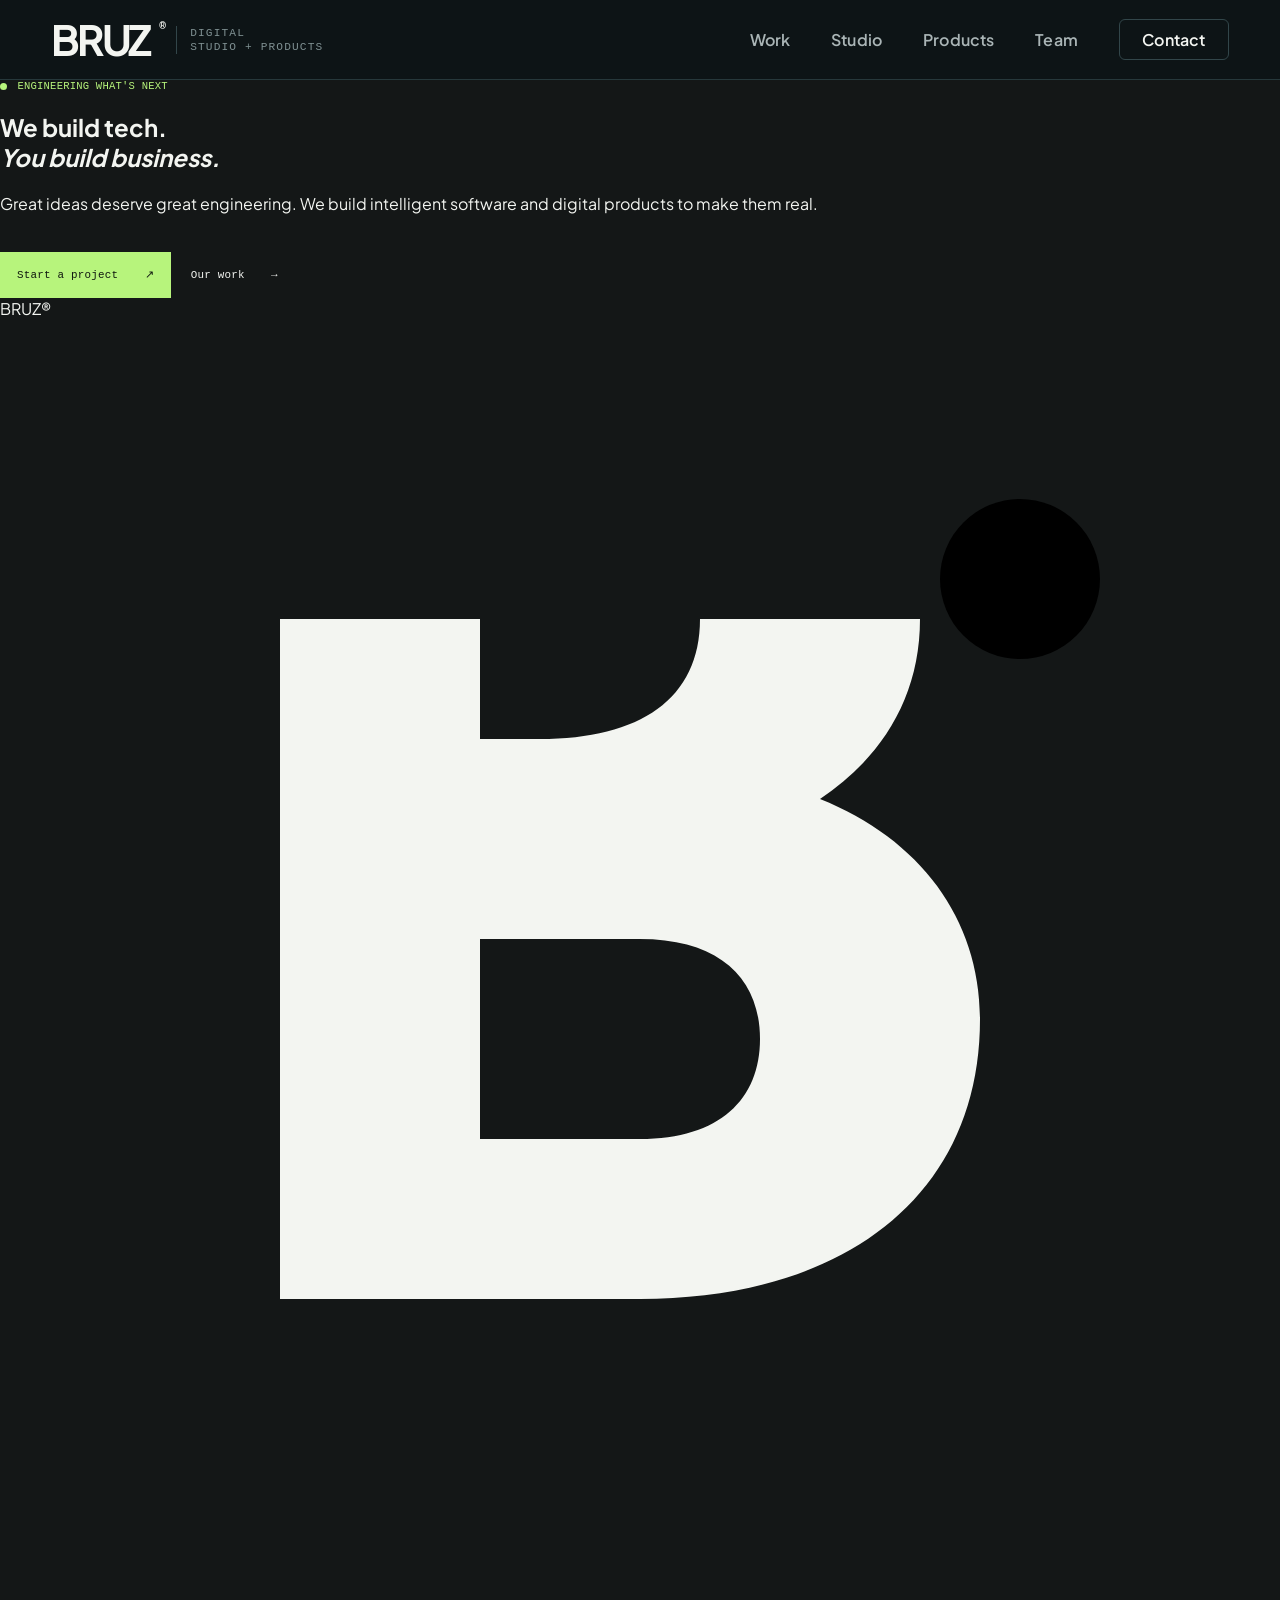
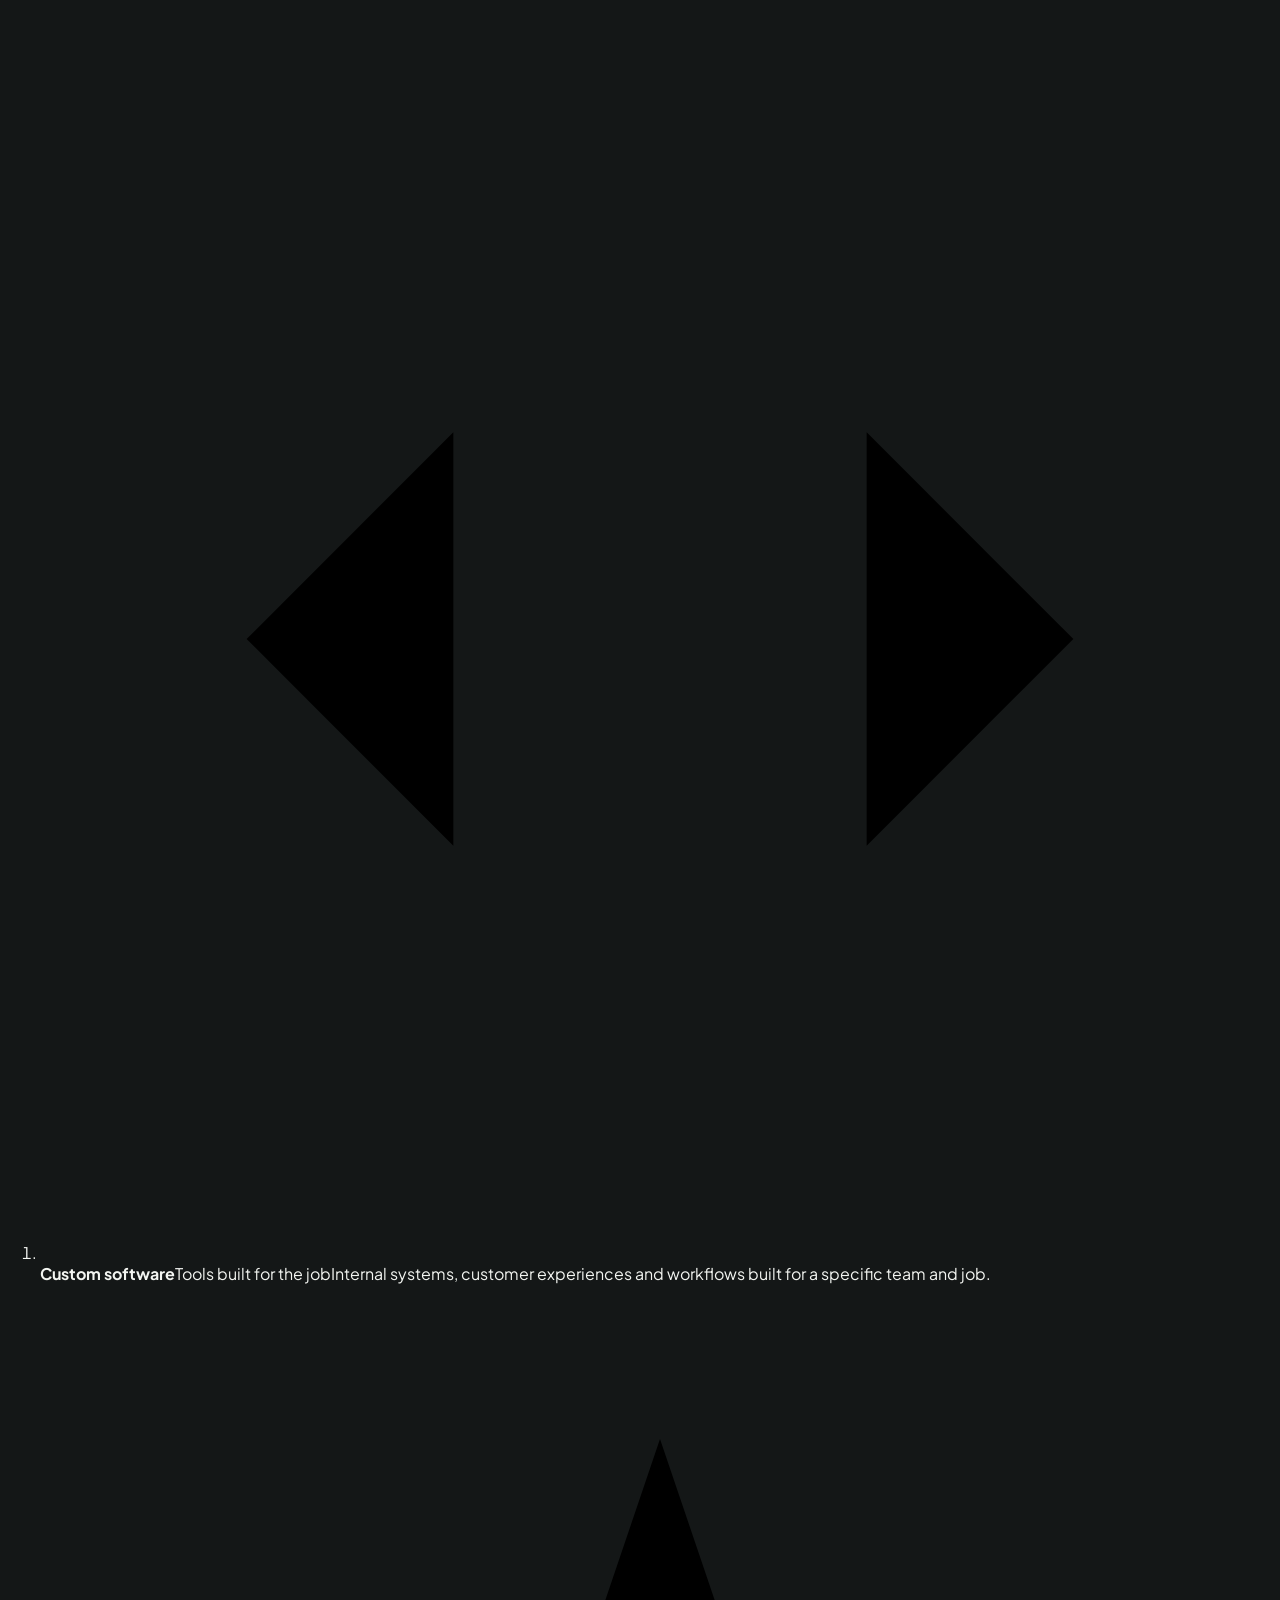
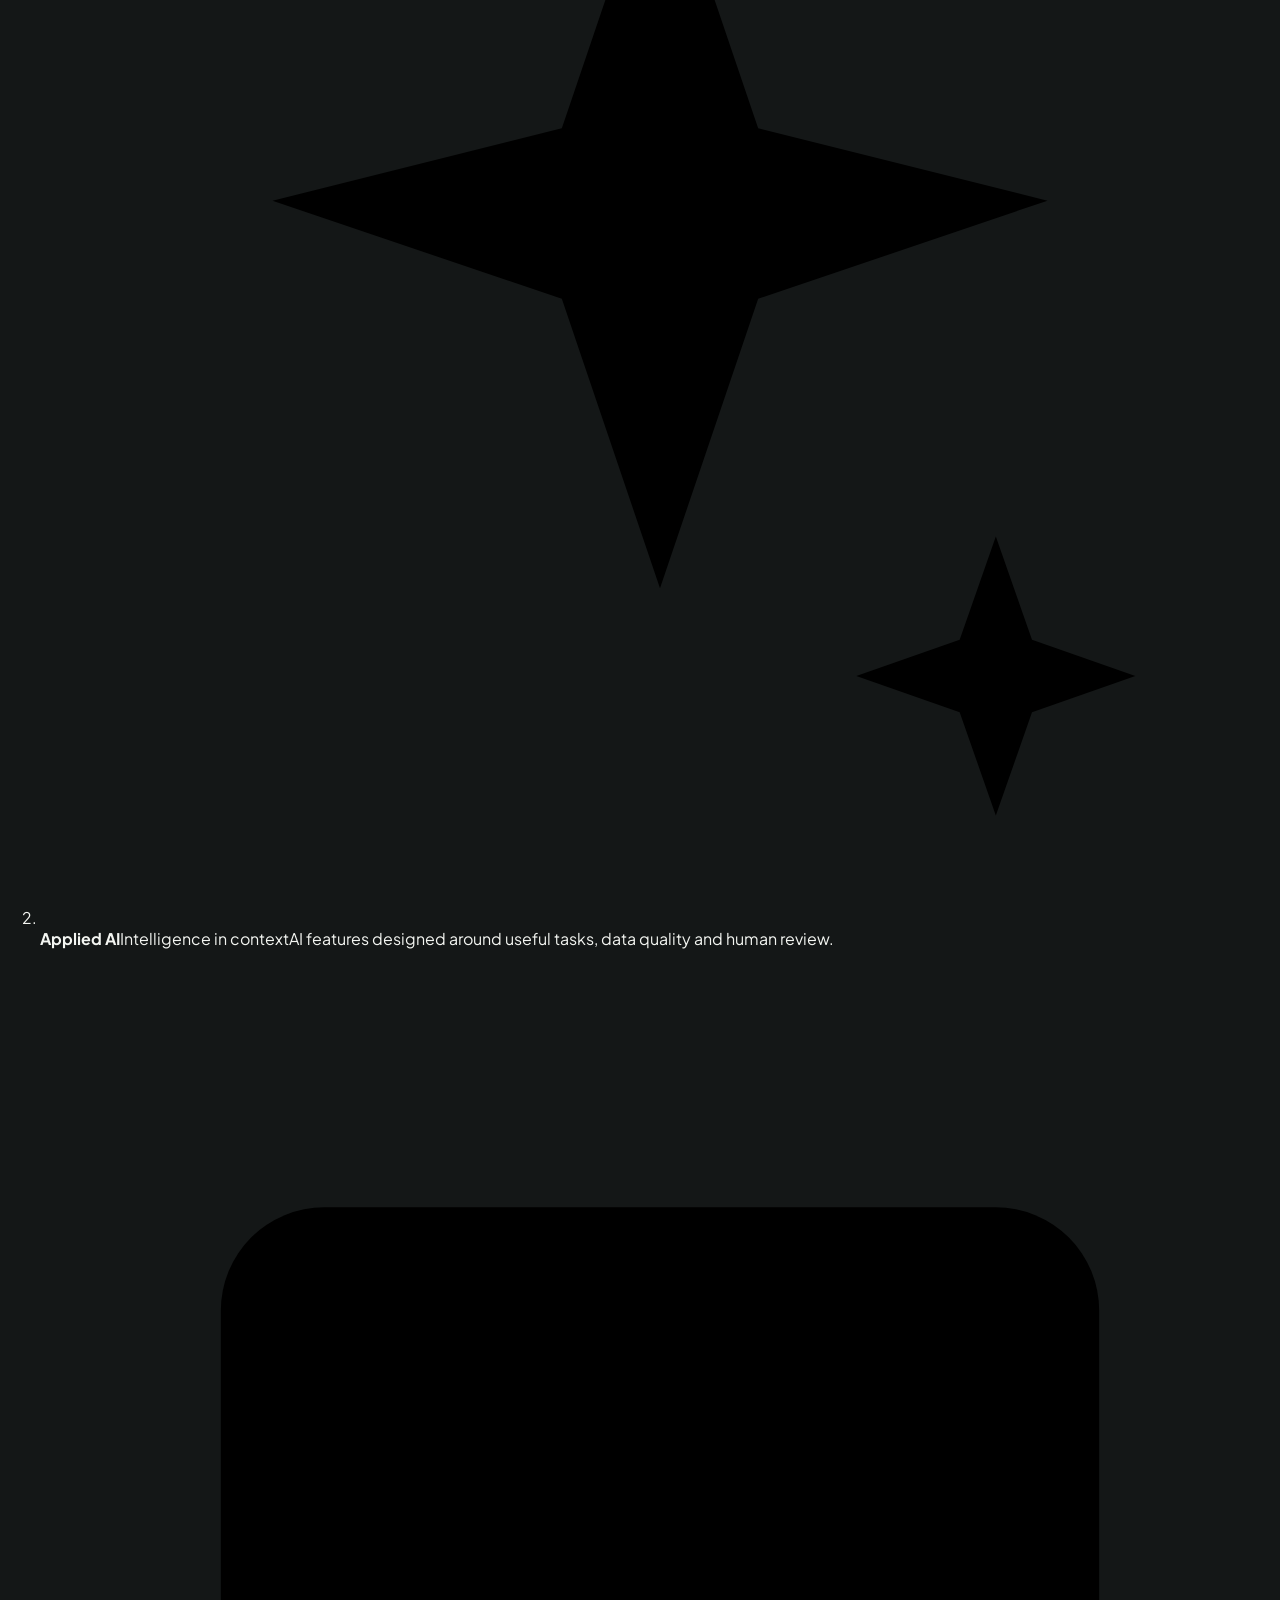
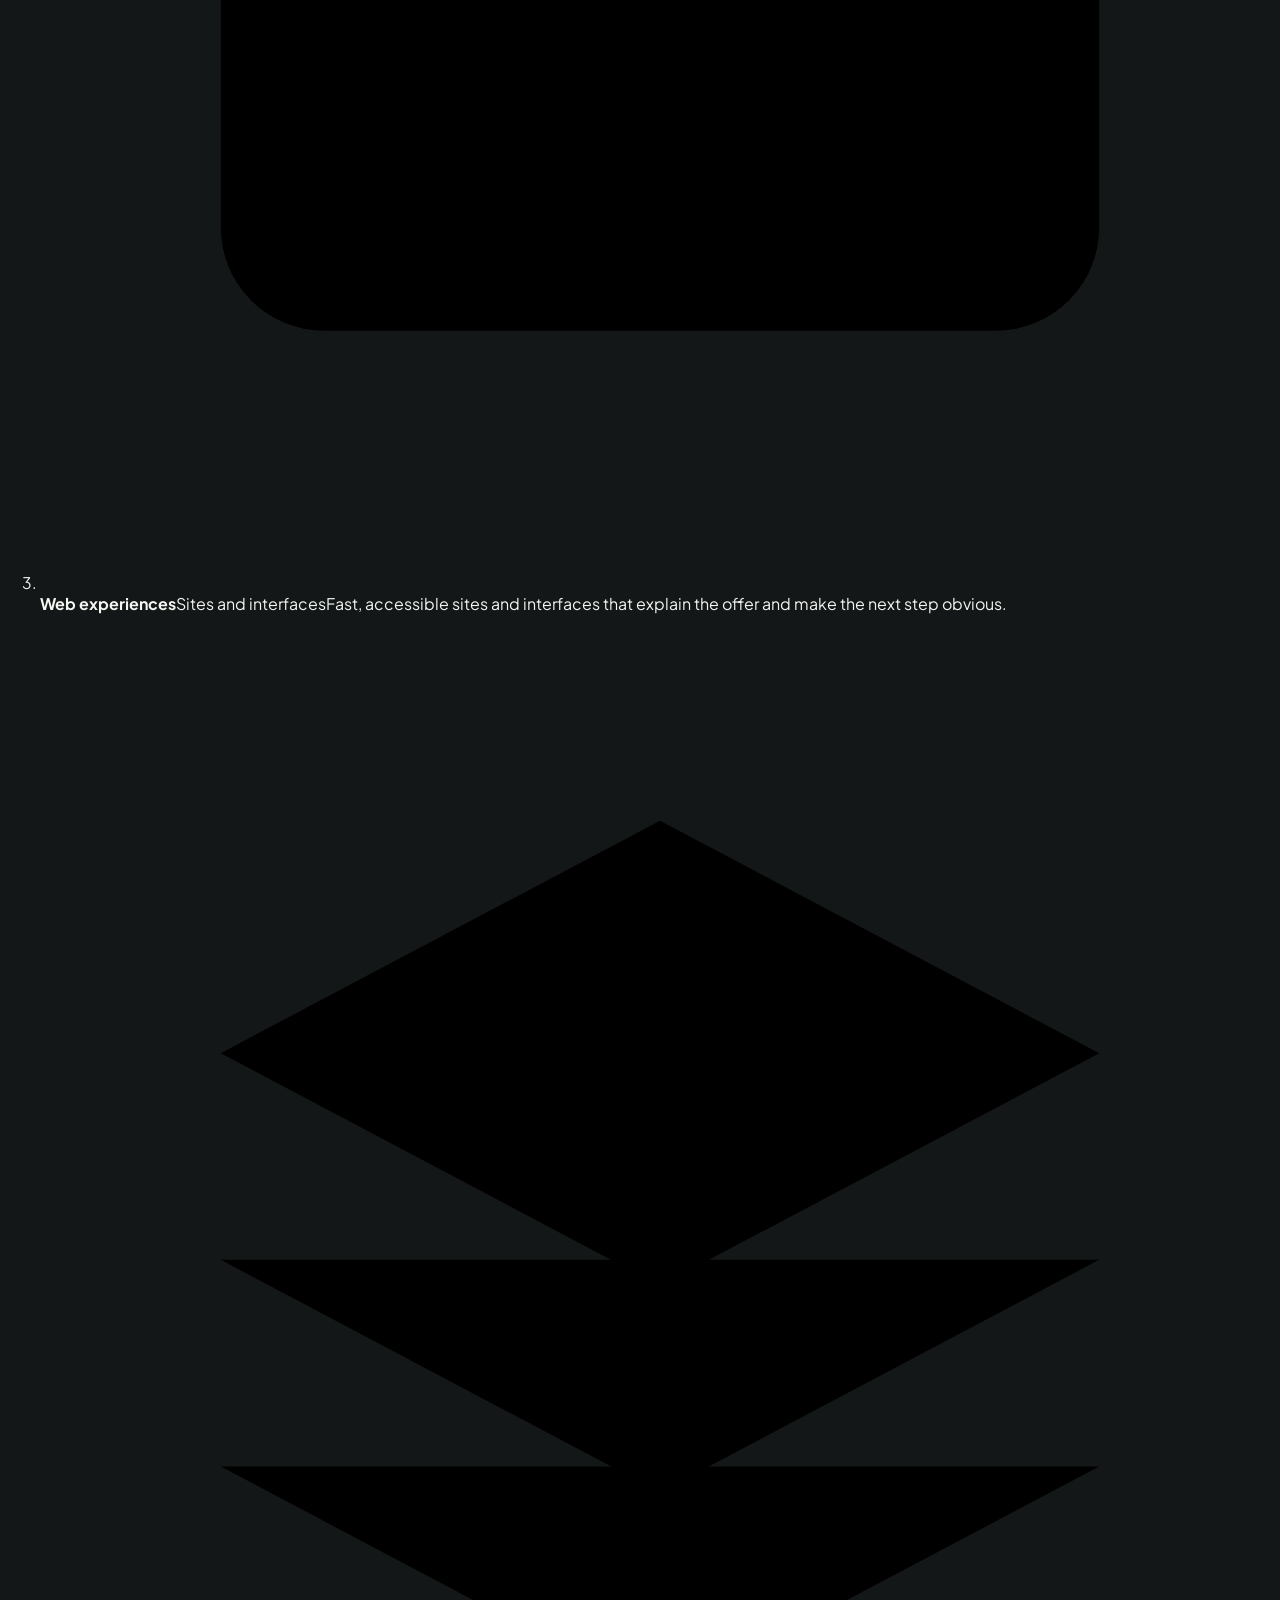
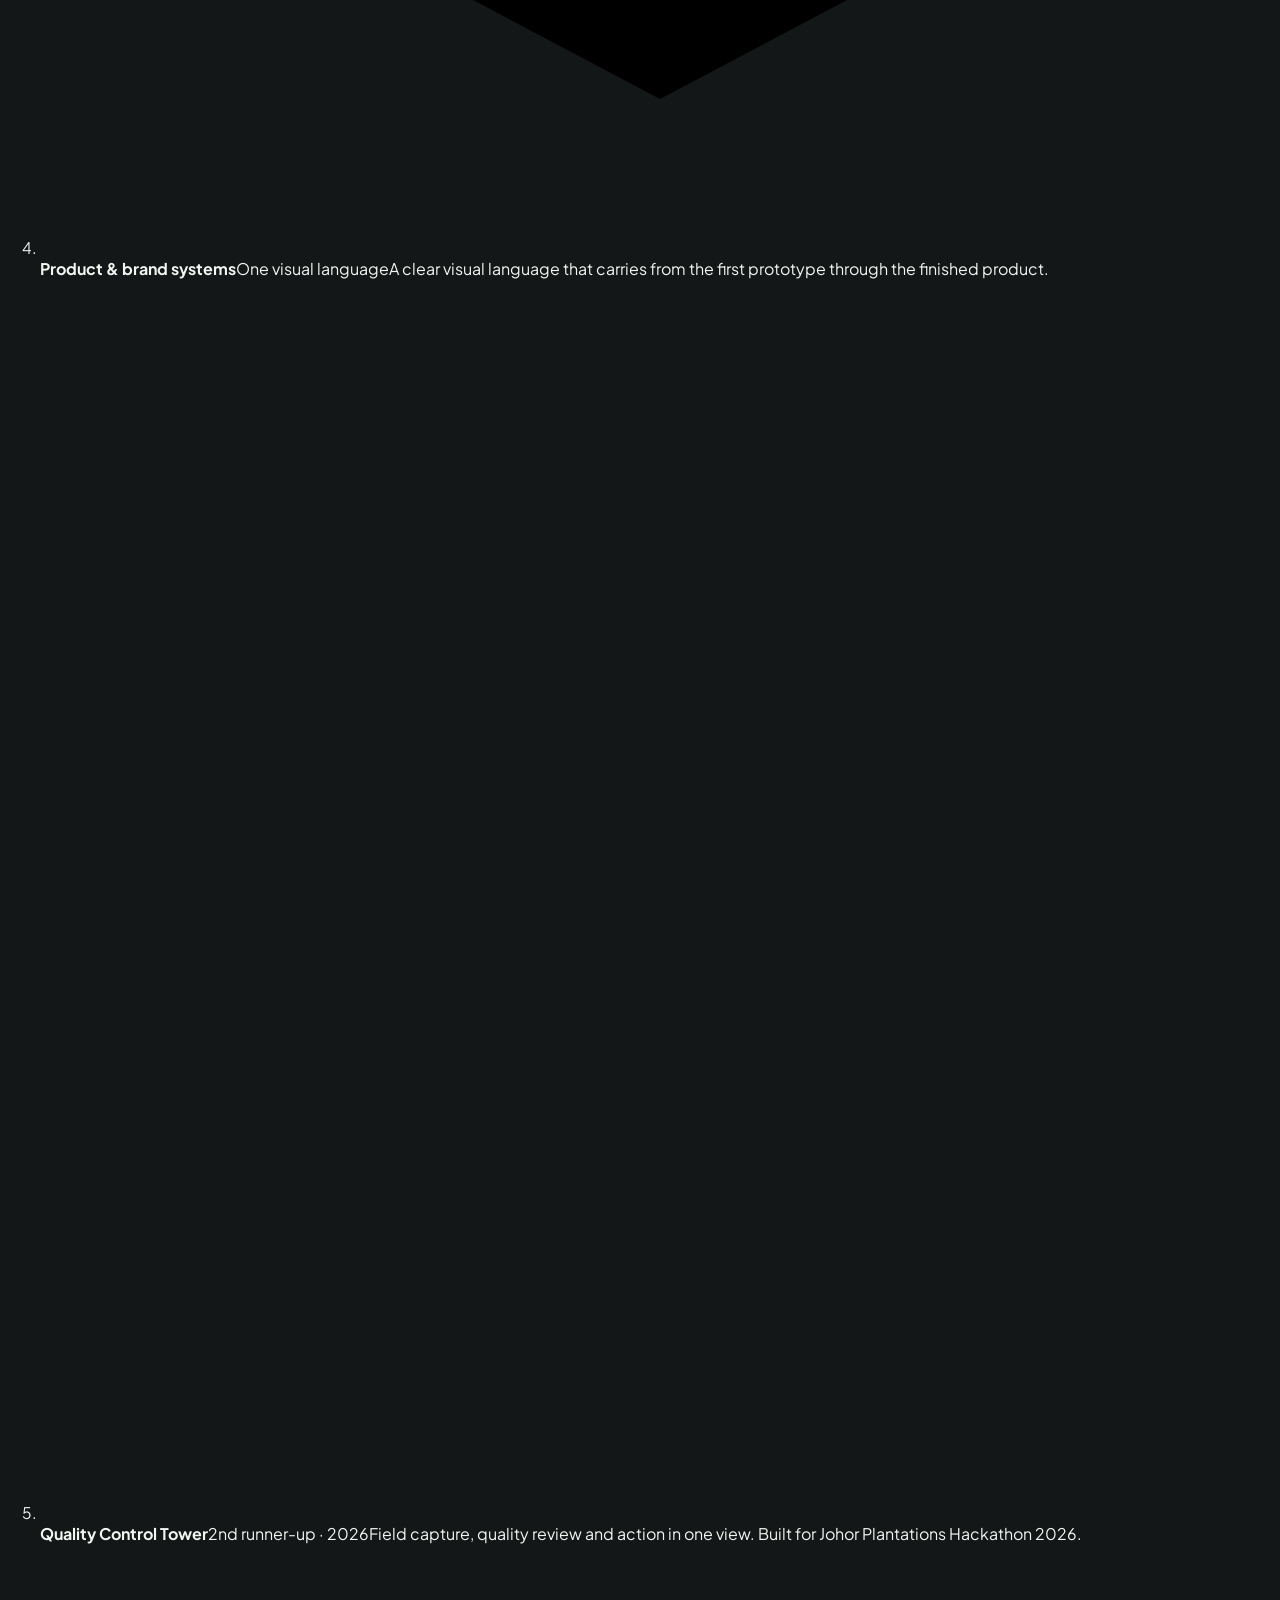
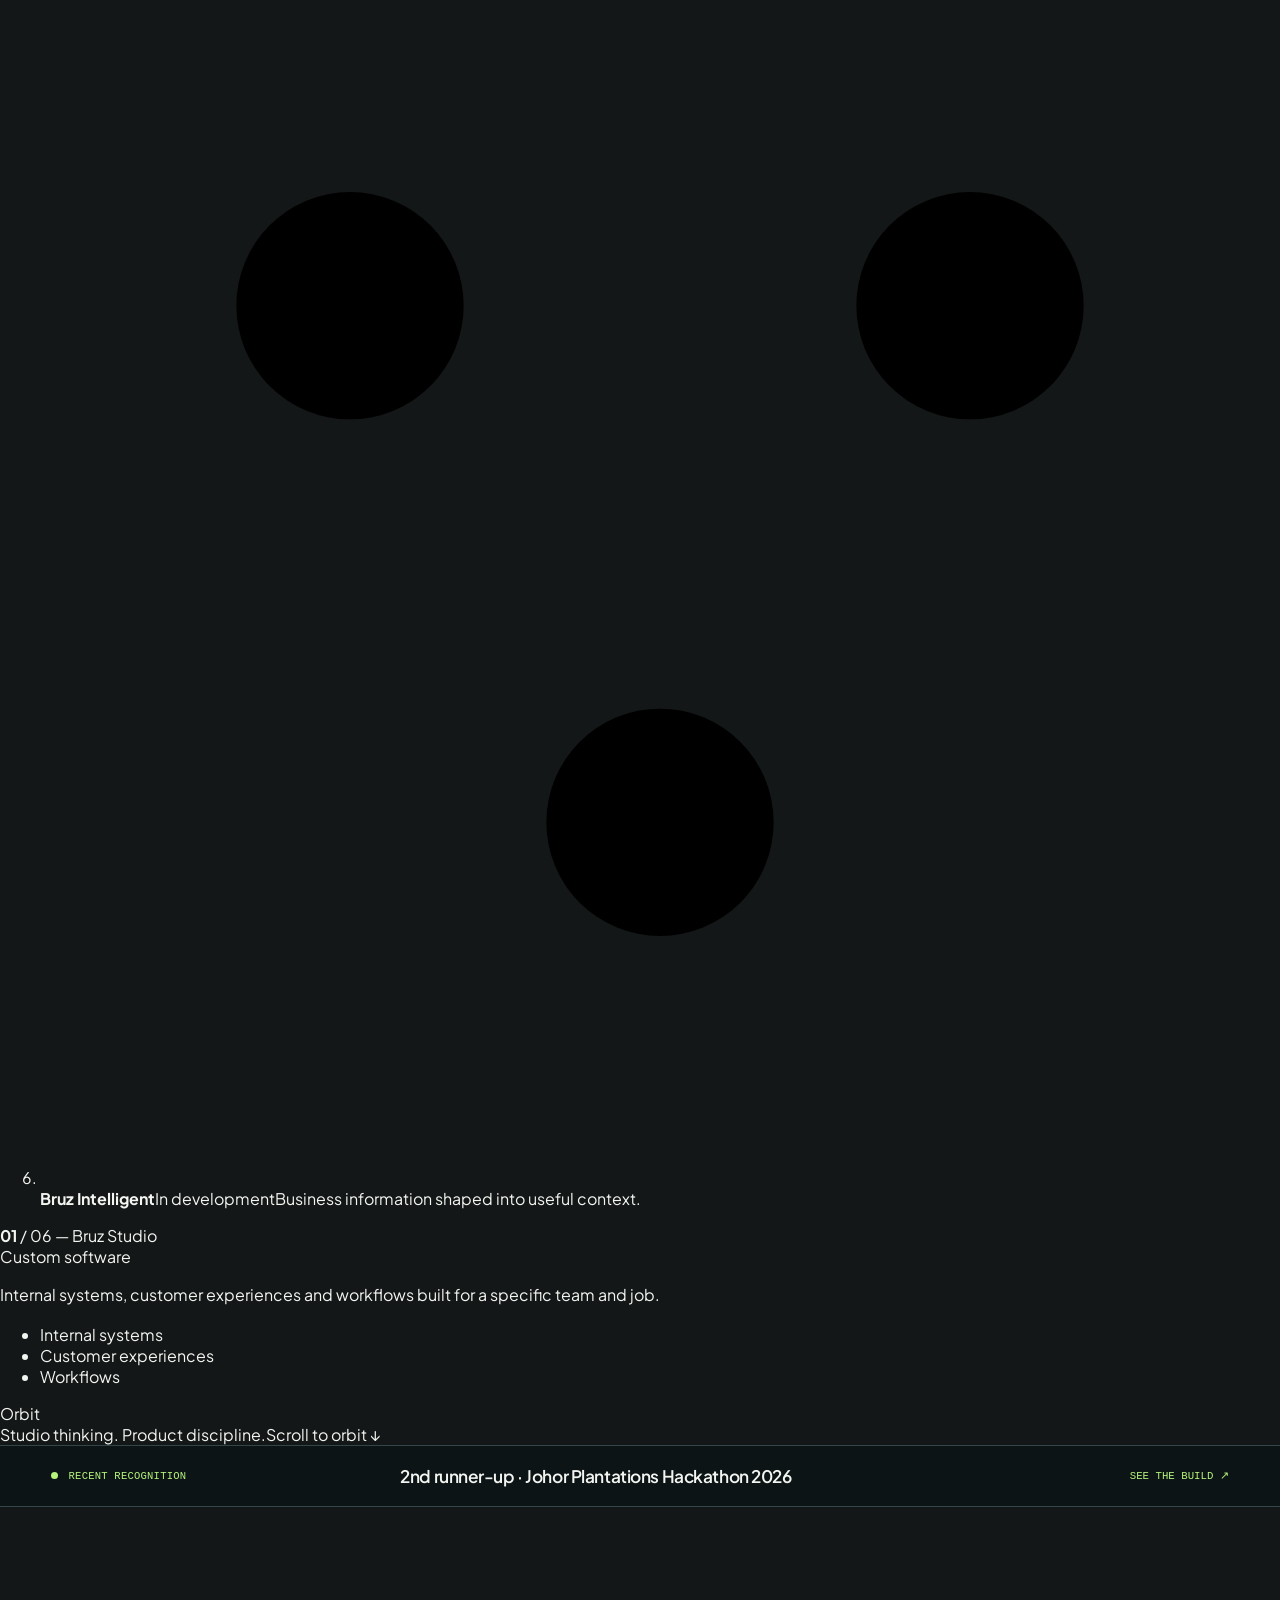
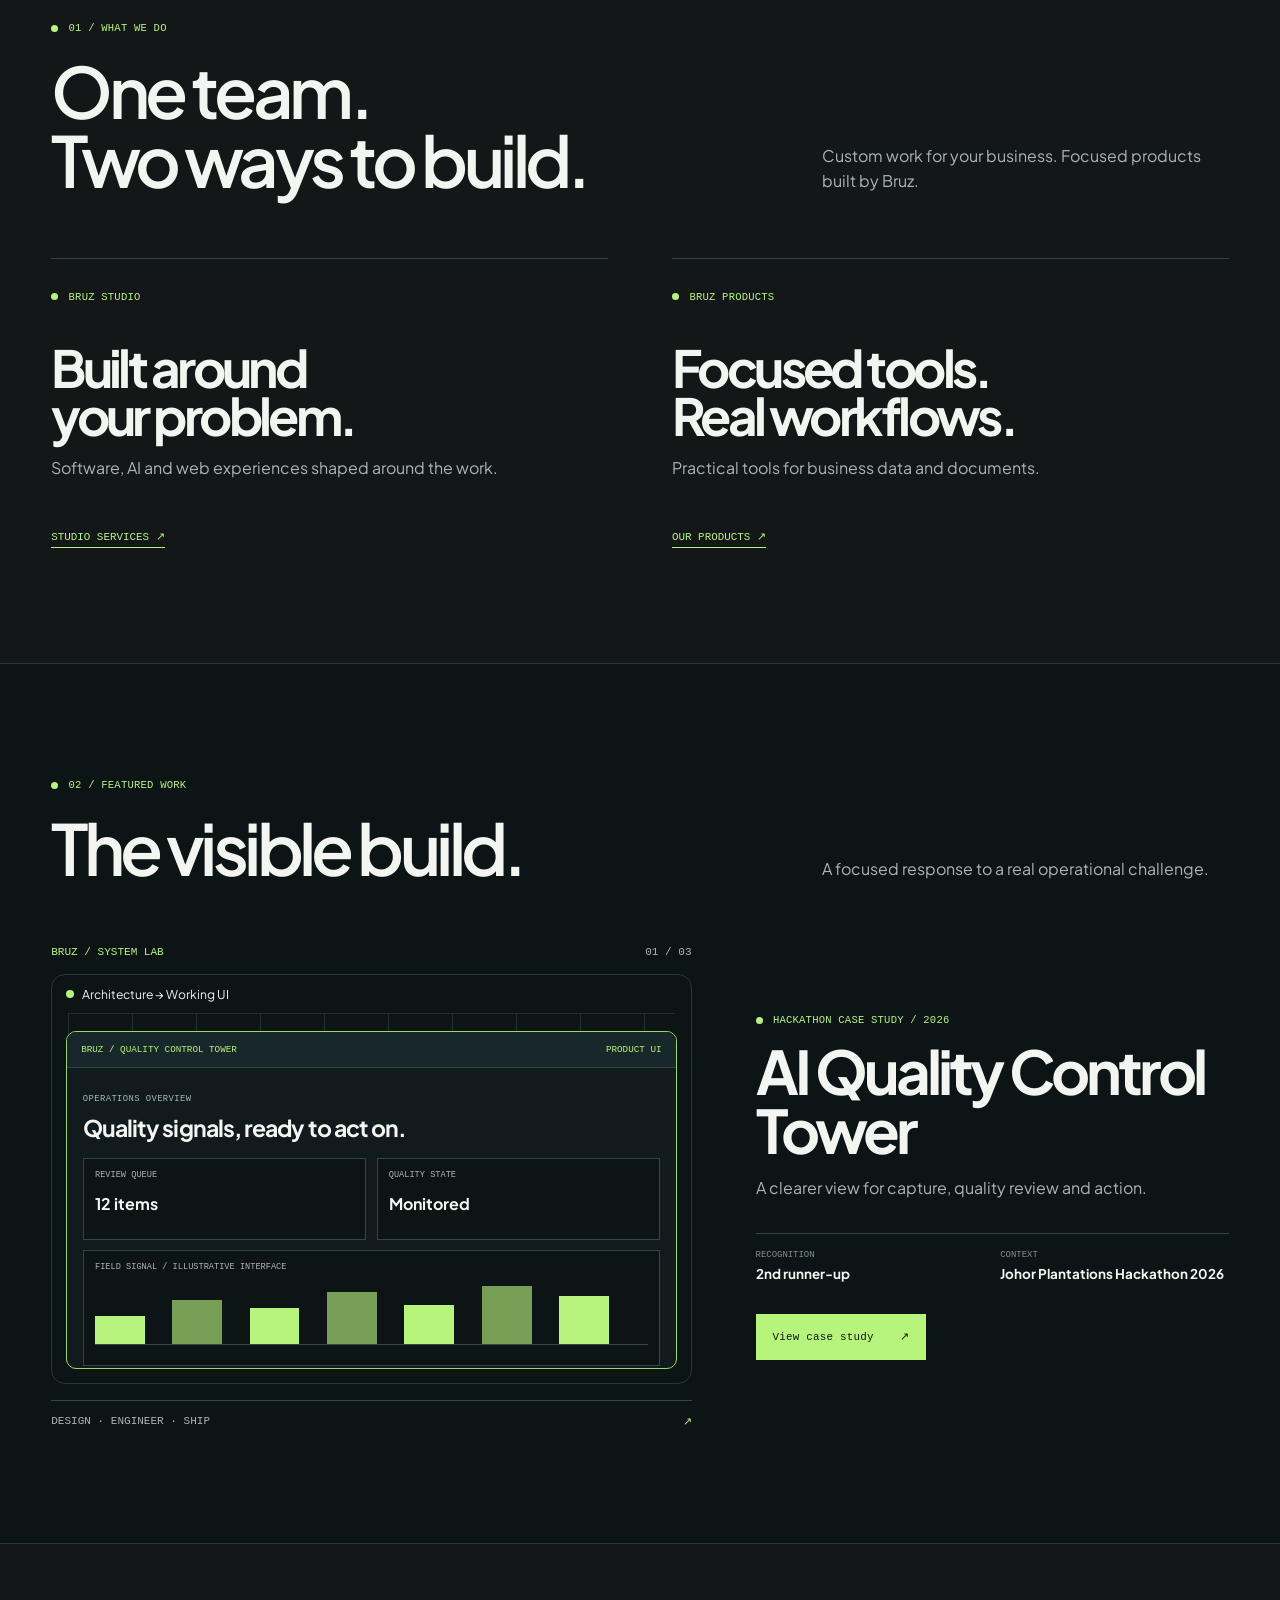
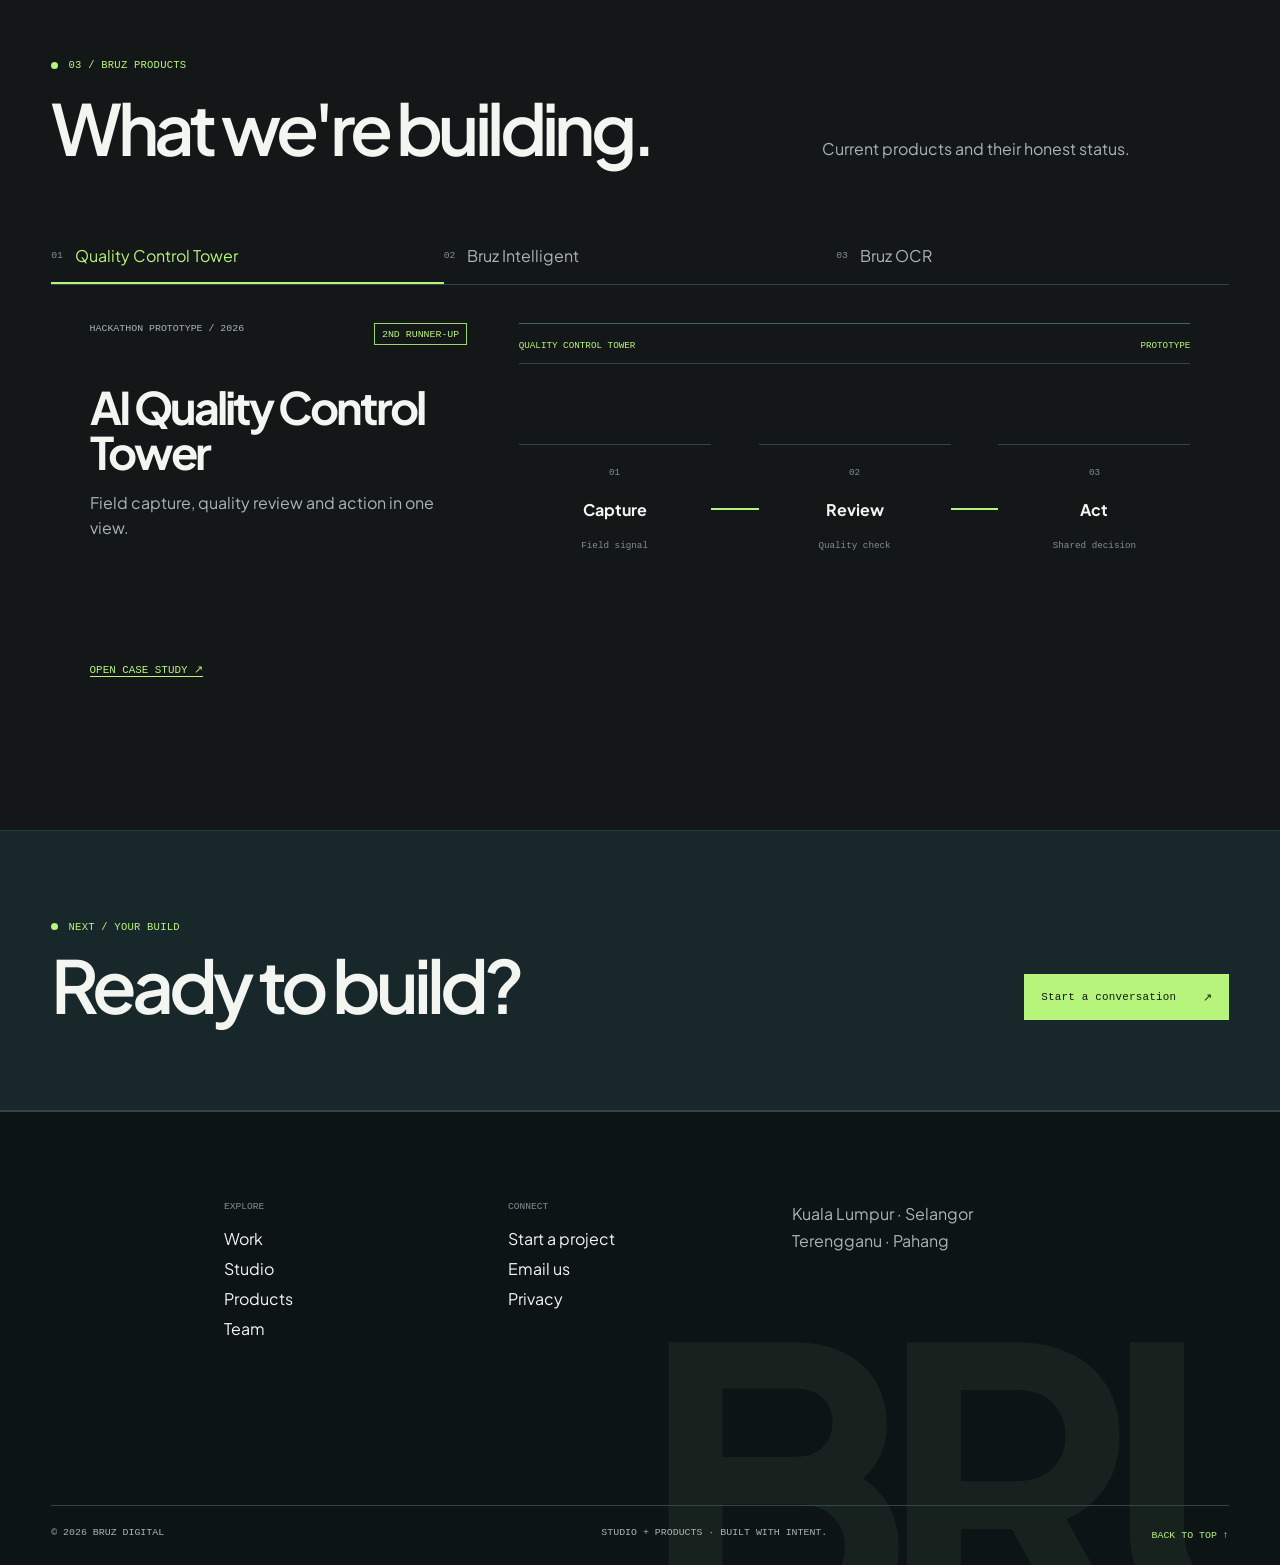
==== commit 002e25cd: "feat(homepage): implement orbit hero section with gsap animations and carousel - Add GSAP and Scroll" ====
--- a/index.html
+++ b/index.html
@@ -9,6 +9,8 @@
   <link rel="canonical" href="https://bruzdigital.com/"><link rel="icon" href="assets/brand/favicon.svg" type="image/svg+xml">
   <link rel="preload" href="assets/fonts/plus-jakarta-sans-regular.woff2" as="font" type="font/woff2" crossorigin>
   <link rel="stylesheet" href="revamp.css">
+  <script defer src="assets/vendor/gsap/gsap-3.15.1.min.js"></script>
+  <script defer src="assets/vendor/gsap/ScrollTrigger-3.15.1.min.js"></script>
   <script defer src="revamp.js"></script>
   <script type="application/ld+json">{"@context":"https://schema.org","@type":"Organization","name":"Bruz Digital","url":"https://bruzdigital.com","email":"hello@bruzdigital.com"}</script>
 </head><body>
@@ -22,7 +24,17 @@
 <a href="team.html">Team</a>
 <a href="contact.html" class="nav-cta">Contact</a></nav>
 </header>
-<main id="main"><section class="hero" aria-labelledby="hero-title"><div class="hero-copy"><div class="eyebrow">Engineering what's next</div><div><h1 id="hero-title">We build tech.<br><em>You build business.</em></h1><p class="hero-lede">Great ideas deserve great engineering. We build intelligent software and digital products to make them real.</p><div class="hero-actions"><a class="button button--acid" href="contact.html">Start a project <span aria-hidden="true">↗</span></a><a class="button button--text" href="projects.html">Our work <span aria-hidden="true">→</span></a></div></div><div class="hero-bottom"><span>Studio thinking. Product discipline.</span><span>Scroll to explore ↓</span></div></div><div class="hero-visual" aria-label="Bruz System Lab: an architecture diagram transforms into a working product interface">
+<main id="main"><section class="orbit-hero" id="orbit" aria-labelledby="hero-title"><div class="orbit-pin">
+<div class="orbit-copy"><div class="eyebrow">Engineering what's next</div><h1 id="hero-title">We build tech.<br><em>You build business.</em></h1></div>
+<div class="orbit-aside"><p class="orbit-lede">Great ideas deserve great engineering. We build intelligent software and digital products to make them real.</p><div class="hero-actions"><a class="button button--acid" href="contact.html">Start a project <span aria-hidden="true">↗</span></a><a class="button button--text" href="projects.html">Our work <span aria-hidden="true">→</span></a></div></div>
+<div class="orbit-stage"><div class="orbit-watermark" aria-hidden="true">BRUZ<span>®</span></div><div class="orbit-ring" aria-hidden="true"></div><div class="orbit-core" aria-hidden="true"><div class="orbit-core__halo"></div><div class="orbit-core__spin"></div><div class="orbit-core__mark"><svg viewBox="0 0 64 64" focusable="false"><path d="M14 15v34h18c10 0 17-5 17-14 0-5-3-9-8-11 3-2 5-5 5-9H35c0 4-3 6-8 6h-3v-6H14zm10 16h8c4 0 6 2 6 5s-2 5-6 5h-8V31z" fill="currentColor"/><circle cx="51" cy="13" r="4" class="orbit-core__dot"/></svg></div></div><ol class="orbit-cards" aria-label="What Bruz builds"><li class="orbit-card is-front" data-kind="Bruz Studio" data-tags="Internal systems|Customer experiences|Workflows"><span class="orbit-card__icon" aria-hidden="true"><svg viewBox="0 0 24 24" focusable="false"><path d="M8 8l-4 4 4 4M16 8l4 4-4 4M13.5 5l-3 14"/></svg></span><span class="orbit-card__text"><strong>Custom software</strong><span>Tools built for the job</span><span class="orbit-card__desc">Internal systems, customer experiences and workflows built for a specific team and job.</span></span></li><li class="orbit-card" data-kind="Bruz Studio" data-tags="Useful tasks|Data quality|Human review"><span class="orbit-card__icon" aria-hidden="true"><svg viewBox="0 0 24 24" focusable="false"><path d="M12 3l1.9 5.6L19.5 10l-5.6 1.9L12 17.5l-1.9-5.6L4.5 10l5.6-1.4L12 3z"/><path d="M18.5 16.5l.7 2 2 .7-2 .7-.7 2-.7-2-2-.7 2-.7.7-2z"/></svg></span><span class="orbit-card__text"><strong>Applied AI</strong><span>Intelligence in context</span><span class="orbit-card__desc">AI features designed around useful tasks, data quality and human review.</span></span></li><li class="orbit-card" data-kind="Bruz Studio" data-tags="Sites|Interfaces|Accessibility"><span class="orbit-card__icon" aria-hidden="true"><svg viewBox="0 0 24 24" focusable="false"><rect x="3.5" y="5" width="17" height="14" rx="2"/><path d="M3.5 9h17M7 7h.01M9.5 7h.01"/></svg></span><span class="orbit-card__text"><strong>Web experiences</strong><span>Sites and interfaces</span><span class="orbit-card__desc">Fast, accessible sites and interfaces that explain the offer and make the next step obvious.</span></span></li><li class="orbit-card" data-kind="Bruz Studio" data-tags="Prototypes|Product UI|Brand"><span class="orbit-card__icon" aria-hidden="true"><svg viewBox="0 0 24 24" focusable="false"><path d="M12 4l8.5 4.5L12 13 3.5 8.5 12 4z"/><path d="M3.5 12.5L12 17l8.5-4.5M3.5 16.5L12 21l8.5-4.5"/></svg></span><span class="orbit-card__text"><strong>Product &amp; brand systems</strong><span>One visual language</span><span class="orbit-card__desc">A clear visual language that carries from the first prototype through the finished product.</span></span></li><li class="orbit-card" data-kind="Bruz Products" data-tags="Hackathon prototype|2nd runner-up|2026"><span class="orbit-card__icon" aria-hidden="true"><svg viewBox="0 0 24 24" focusable="false"><path d="M5 20V11M10 20V6M15 20v-7M20 20V9M3 20h18"/></svg></span><span class="orbit-card__text"><strong>Quality Control Tower</strong><span>2nd runner-up · 2026</span><span class="orbit-card__desc">Field capture, quality review and action in one view. Built for Johor Plantations Hackathon 2026.</span></span></li><li class="orbit-card" data-kind="Bruz Products" data-tags="AI + data|In development"><span class="orbit-card__icon" aria-hidden="true"><svg viewBox="0 0 24 24" focusable="false"><circle cx="6" cy="7" r="2.2"/><circle cx="18" cy="7" r="2.2"/><circle cx="12" cy="17" r="2.2"/><path d="M8 8.2l2.8 6.8M16 8.2l-2.8 6.8M8.2 7h7.6"/></svg></span><span class="orbit-card__text"><strong>Bruz Intelligent</strong><span>In development</span><span class="orbit-card__desc">Business information shaped into useful context.</span></span></li></ol></div>
+<div class="orbit-detail" aria-hidden="true"><div class="orbit-detail__body"><div class="orbit-detail__index"><b data-detail="num">01</b> / 06 — <span data-detail="kind">Bruz Studio</span></div><div class="orbit-detail__title" data-detail="title">Custom software</div><p data-detail="desc">Internal systems, customer experiences and workflows built for a specific team and job.</p><ul class="orbit-detail__tags" data-detail="tags"><li>Internal systems</li><li>Customer experiences</li><li>Workflows</li></ul></div></div>
+<div class="orbit-progress" aria-hidden="true"><span>Orbit</span><i></i><i></i><i></i><i></i><i></i><i></i></div>
+<div class="orbit-foot"><span>Studio thinking. Product discipline.</span><span>Scroll to orbit ↓</span></div>
+</div></section>
+<a class="achievement" href="projects.html#quality-control-tower"><span class="eyebrow">Recent recognition</span><strong>2nd runner-up · Johor Plantations Hackathon 2026</strong><span>See the build ↗</span></a>
+<section class="section section--light" id="approach" aria-labelledby="approach-title"><div class="section-head"><div><div class="eyebrow eyebrow--dark">01 / What we do</div><h2 id="approach-title">One team.<br>Two ways to build.</h2></div><p class="section-lead">Custom work for your business. Focused products built by Bruz.</p></div><div class="pathways"><article class="pathway"><div class="eyebrow eyebrow--dark">Bruz Studio</div><h3>Built around<br>your problem.</h3><p>Software, AI and web experiences shaped around the work.</p><a href="services.html">Studio services ↗</a></article><article class="pathway"><div class="eyebrow eyebrow--dark">Bruz Products</div><h3>Focused tools.<br>Real workflows.</h3><p>Practical tools for business data and documents.</p><a href="#products">Our products ↗</a></article></div></section>
+<section class="section section--dark" id="featured-work" aria-labelledby="featured-title"><div class="section-head"><div><div class="eyebrow">02 / Featured work</div><h2 id="featured-title">The visible build.</h2></div><p class="section-lead">A focused response to a real operational challenge.</p></div><div class="case-layout"><div class="lab-visual" aria-label="Bruz System Lab: an architecture diagram transforms into a working product interface">
   <div class="visual-top"><span>BRUZ / SYSTEM LAB</span><span>01 / 03</span></div>
   <div class="visual-stage">
     <div class="lab-status"><i aria-hidden="true"></i><span>Architecture → Working UI</span></div>
@@ -40,10 +52,7 @@
     </div>
   </div>
   <div class="visual-bottom"><span>DESIGN · ENGINEER · SHIP</span><span aria-hidden="true">↗</span></div>
-</div></section>
-<a class="achievement" href="projects.html#quality-control-tower"><span class="eyebrow">Recent recognition</span><strong>2nd runner-up · Johor Plantations Hackathon 2026</strong><span>See the build ↗</span></a>
-<section class="section section--light" id="approach" aria-labelledby="approach-title"><div class="section-head"><div><div class="eyebrow eyebrow--dark">01 / What we do</div><h2 id="approach-title">One team.<br>Two ways to build.</h2></div><p class="section-lead">Custom work for your business. Focused products built by Bruz.</p></div><div class="pathways"><article class="pathway"><div class="eyebrow eyebrow--dark">Bruz Studio</div><h3>Built around<br>your problem.</h3><p>Software, AI and web experiences shaped around the work.</p><a href="services.html">Studio services ↗</a></article><article class="pathway"><div class="eyebrow eyebrow--dark">Bruz Products</div><h3>Focused tools.<br>Real workflows.</h3><p>Practical tools for business data and documents.</p><a href="#products">Our products ↗</a></article></div></section>
-<section class="section section--dark" id="featured-work" aria-labelledby="featured-title"><div class="section-head"><div><div class="eyebrow">02 / Featured work</div><h2 id="featured-title">The visible build.</h2></div><p class="section-lead">A focused response to a real operational challenge.</p></div><div class="case-layout"><div class="case-screen" aria-label="Illustrative interface concept for the AI Quality Control Tower"><div class="case-window"><div class="case-window__bar"><span>BRUZ / QUALITY CONTROL TOWER</span><span>INTERFACE CONCEPT</span></div><div class="case-window__main"><span class="ui-kicker">Plantation operations</span><h3>Turn field signals into a shared view.</h3><div class="case-columns"><div class="case-box"><small>Quality signal</small><div class="case-graphic"></div></div><div class="case-box"><small>Review queue</small><ul class="case-list"><li><span>Capture</span><b>01</b></li><li><span>Review</span><b>02</b></li><li><span>Act</span><b>03</b></li></ul></div></div></div></div></div><div class="case-copy"><div class="eyebrow">Hackathon case study / 2026</div><h2>AI Quality Control Tower</h2><p>A clearer view for capture, quality review and action.</p><div class="case-facts"><div><span>Recognition</span><strong>2nd runner-up</strong></div><div><span>Context</span><strong>Johor Plantations Hackathon 2026</strong></div></div><a class="button button--acid" href="projects.html#quality-control-tower">View case study <span aria-hidden="true">↗</span></a></div></div></section>
+</div><div class="case-copy"><div class="eyebrow">Hackathon case study / 2026</div><h2>AI Quality Control Tower</h2><p>A clearer view for capture, quality review and action.</p><div class="case-facts"><div><span>Recognition</span><strong>2nd runner-up</strong></div><div><span>Context</span><strong>Johor Plantations Hackathon 2026</strong></div></div><a class="button button--acid" href="projects.html#quality-control-tower">View case study <span aria-hidden="true">↗</span></a></div></div></section>
 <section class="section section--light" id="products" aria-labelledby="products-title"><div class="section-head"><div><div class="eyebrow eyebrow--dark">03 / Bruz Products</div><h2 id="products-title">What we're building.</h2></div><p class="section-lead">Current products and their honest status.</p></div><div class="product-explorer"><div class="product-tabs" role="tablist" aria-label="Bruz product demos"><button type="button" role="tab" id="tab-tower" aria-selected="true" aria-controls="panel-tower" data-product-tab="tower"><span>01</span>Quality Control Tower</button><button type="button" role="tab" id="tab-intelligent" aria-selected="false" aria-controls="panel-intelligent" data-product-tab="intelligent" tabindex="-1"><span>02</span>Bruz Intelligent</button><button type="button" role="tab" id="tab-ocr" aria-selected="false" aria-controls="panel-ocr" data-product-tab="ocr" tabindex="-1"><span>03</span>Bruz OCR</button></div><div class="product-demo" id="panel-tower" role="tabpanel" aria-labelledby="tab-tower" data-product-panel="tower"><div class="demo-copy"><div class="product-index"><span>Hackathon prototype / 2026</span><span class="status">2nd runner-up</span></div><h3>AI Quality Control Tower</h3><p>Field capture, quality review and action in one view.</p><a href="projects.html#quality-control-tower">Open case study ↗</a></div><div class="demo-interface demo-interface--tower" aria-label="Illustrative Quality Control Tower workflow"><div class="demo-bar"><span>QUALITY CONTROL TOWER</span><span>PROTOTYPE</span></div><div class="tower-flow"><div><b>01</b><strong>Capture</strong><span>Field signal</span></div><i></i><div><b>02</b><strong>Review</strong><span>Quality check</span></div><i></i><div><b>03</b><strong>Act</strong><span>Shared decision</span></div></div></div></div><div class="product-demo" id="panel-intelligent" role="tabpanel" aria-labelledby="tab-intelligent" data-product-panel="intelligent" hidden><div class="demo-copy"><div class="product-index"><span>AI + data direction</span><span class="status">In development</span></div><h3>Bruz Intelligent</h3><p>Business information shaped into useful context.</p><a href="contact.html">Discuss the product ↗</a></div><div class="demo-interface demo-interface--intelligent" aria-label="Bruz Intelligent development pipeline"><div class="demo-bar"><span>BRUZ INTELLIGENT</span><span>DEVELOPMENT VIEW</span></div><div class="intelligent-flow"><div><span>01 / INPUT</span><strong>Business data</strong></div><div><span>02 / CONTEXT</span><strong>Structured knowledge</strong></div><div><span>03 / USE</span><strong>Useful workflow</strong></div></div><small>Product direction · Interface illustration</small></div></div><div class="product-demo" id="panel-ocr" role="tabpanel" aria-labelledby="tab-ocr" data-product-panel="ocr" hidden><div class="demo-copy"><div class="product-index"><span>Local document intelligence</span><span class="status">Early foundation</span></div><h3>Bruz OCR</h3><p>Ingestion and image-quality checks are built. Recognition, review and export are planned.</p><a href="contact.html">Discuss the product ↗</a></div><div class="demo-interface demo-interface--ocr" aria-label="Bruz OCR implementation status"><div class="demo-bar"><span>BRUZ OCR / LOCAL PIPELINE</span><span>FOUNDATION</span></div><ol class="ocr-pipeline"><li class="is-built"><b>01</b><span>Ingest</span><small>Built</small></li><li class="is-built"><b>02</b><span>Validate</span><small>Built</small></li><li class="is-built"><b>03</b><span>Quality</span><small>Built</small></li><li><b>04</b><span>Recognize</span><small>Planned</small></li><li><b>05</b><span>Review</span><small>Planned</small></li><li><b>06</b><span>Export</span><small>Planned</small></li></ol></div></div></div></section>
 <section class="cta-band"><div><div class="eyebrow eyebrow--dark">Next / Your build</div><h2>Ready to build?</h2></div><a class="button button--dark" href="contact.html">Start a conversation <span aria-hidden="true">↗</span></a></section></main>
 <footer class="site-footer">
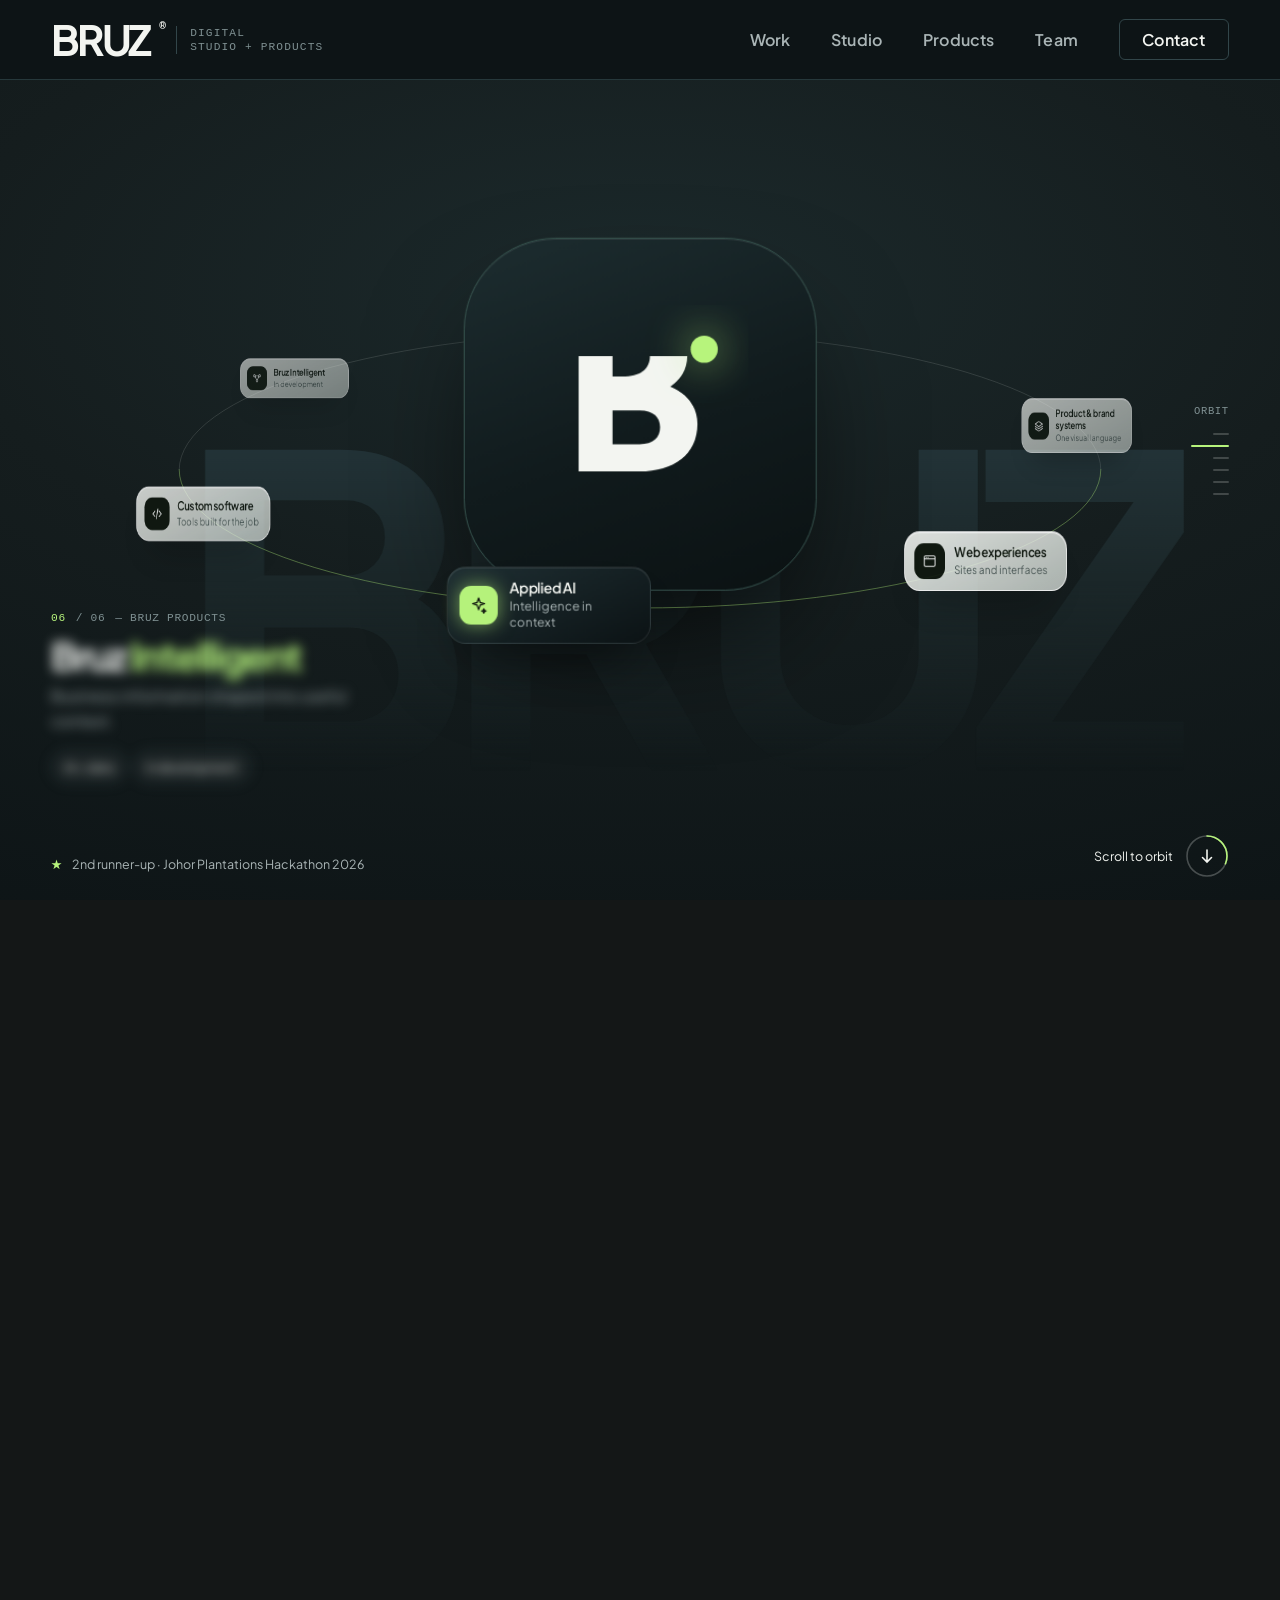
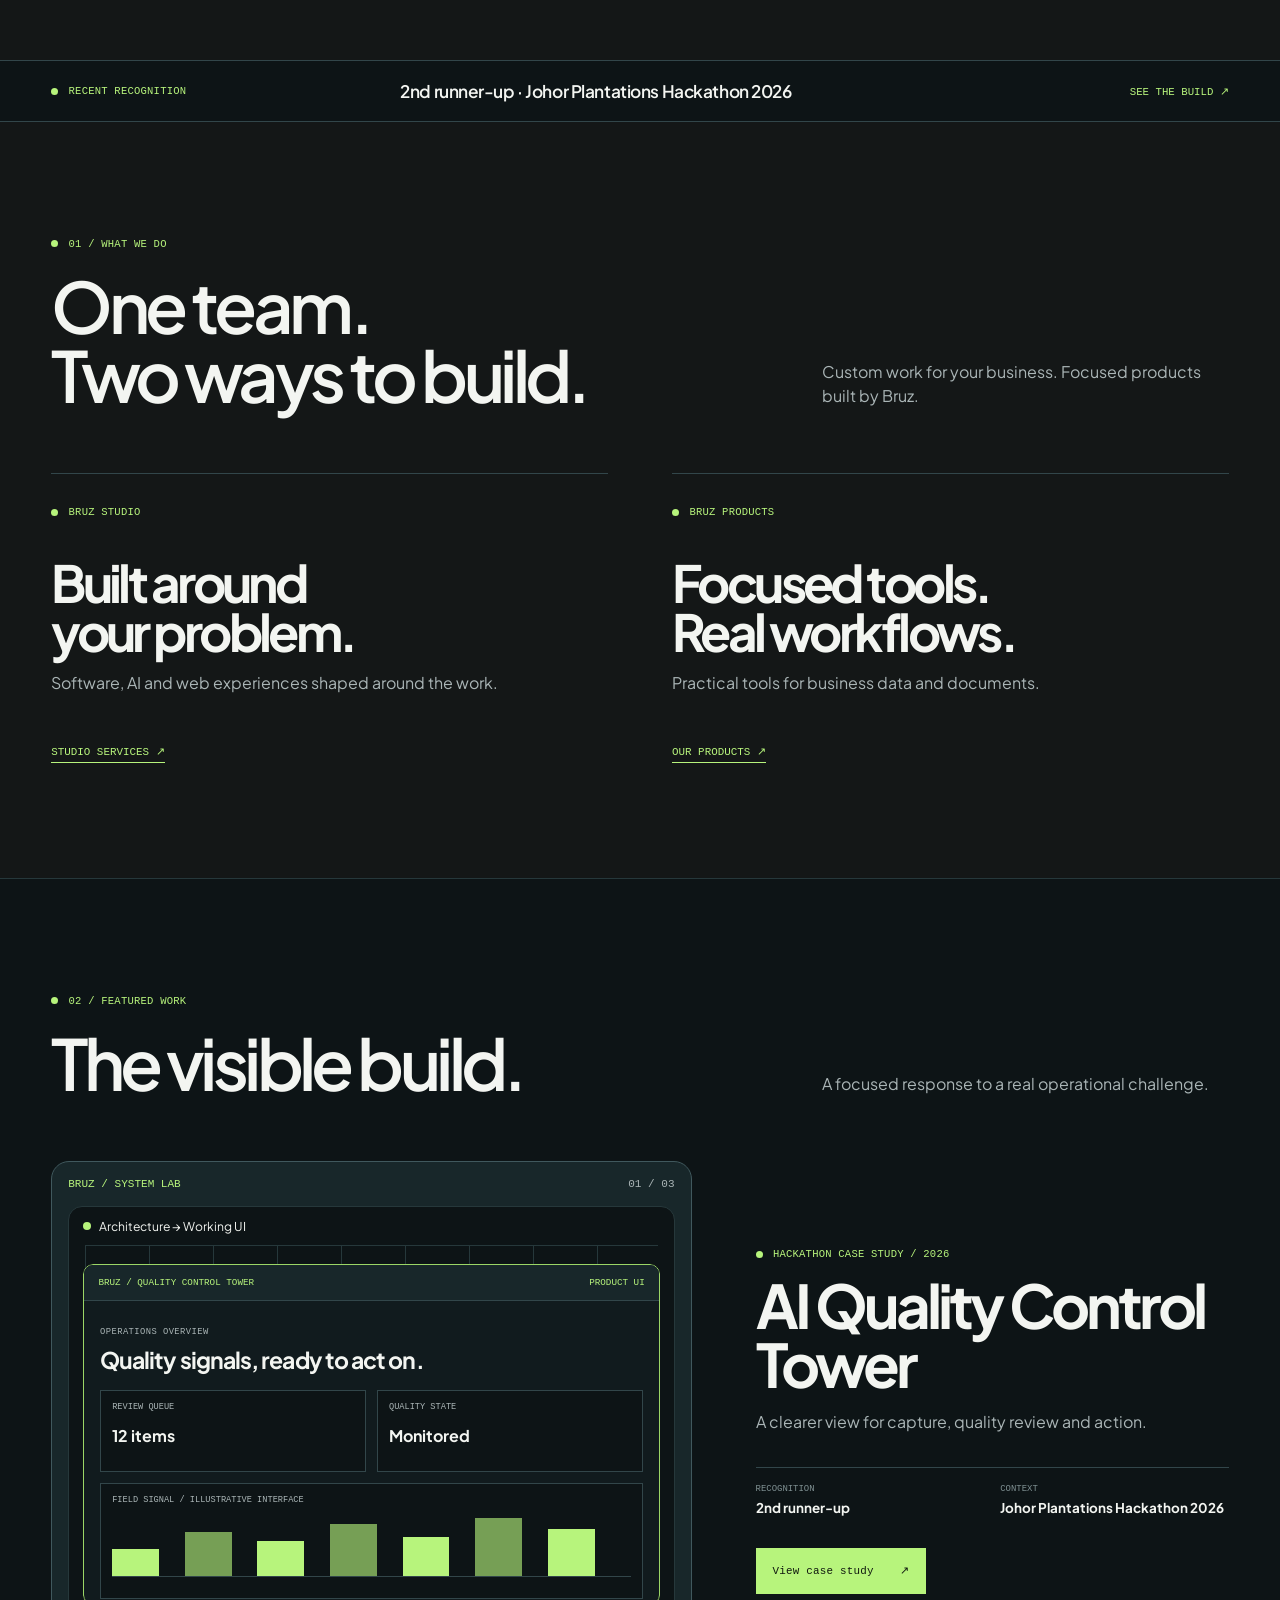
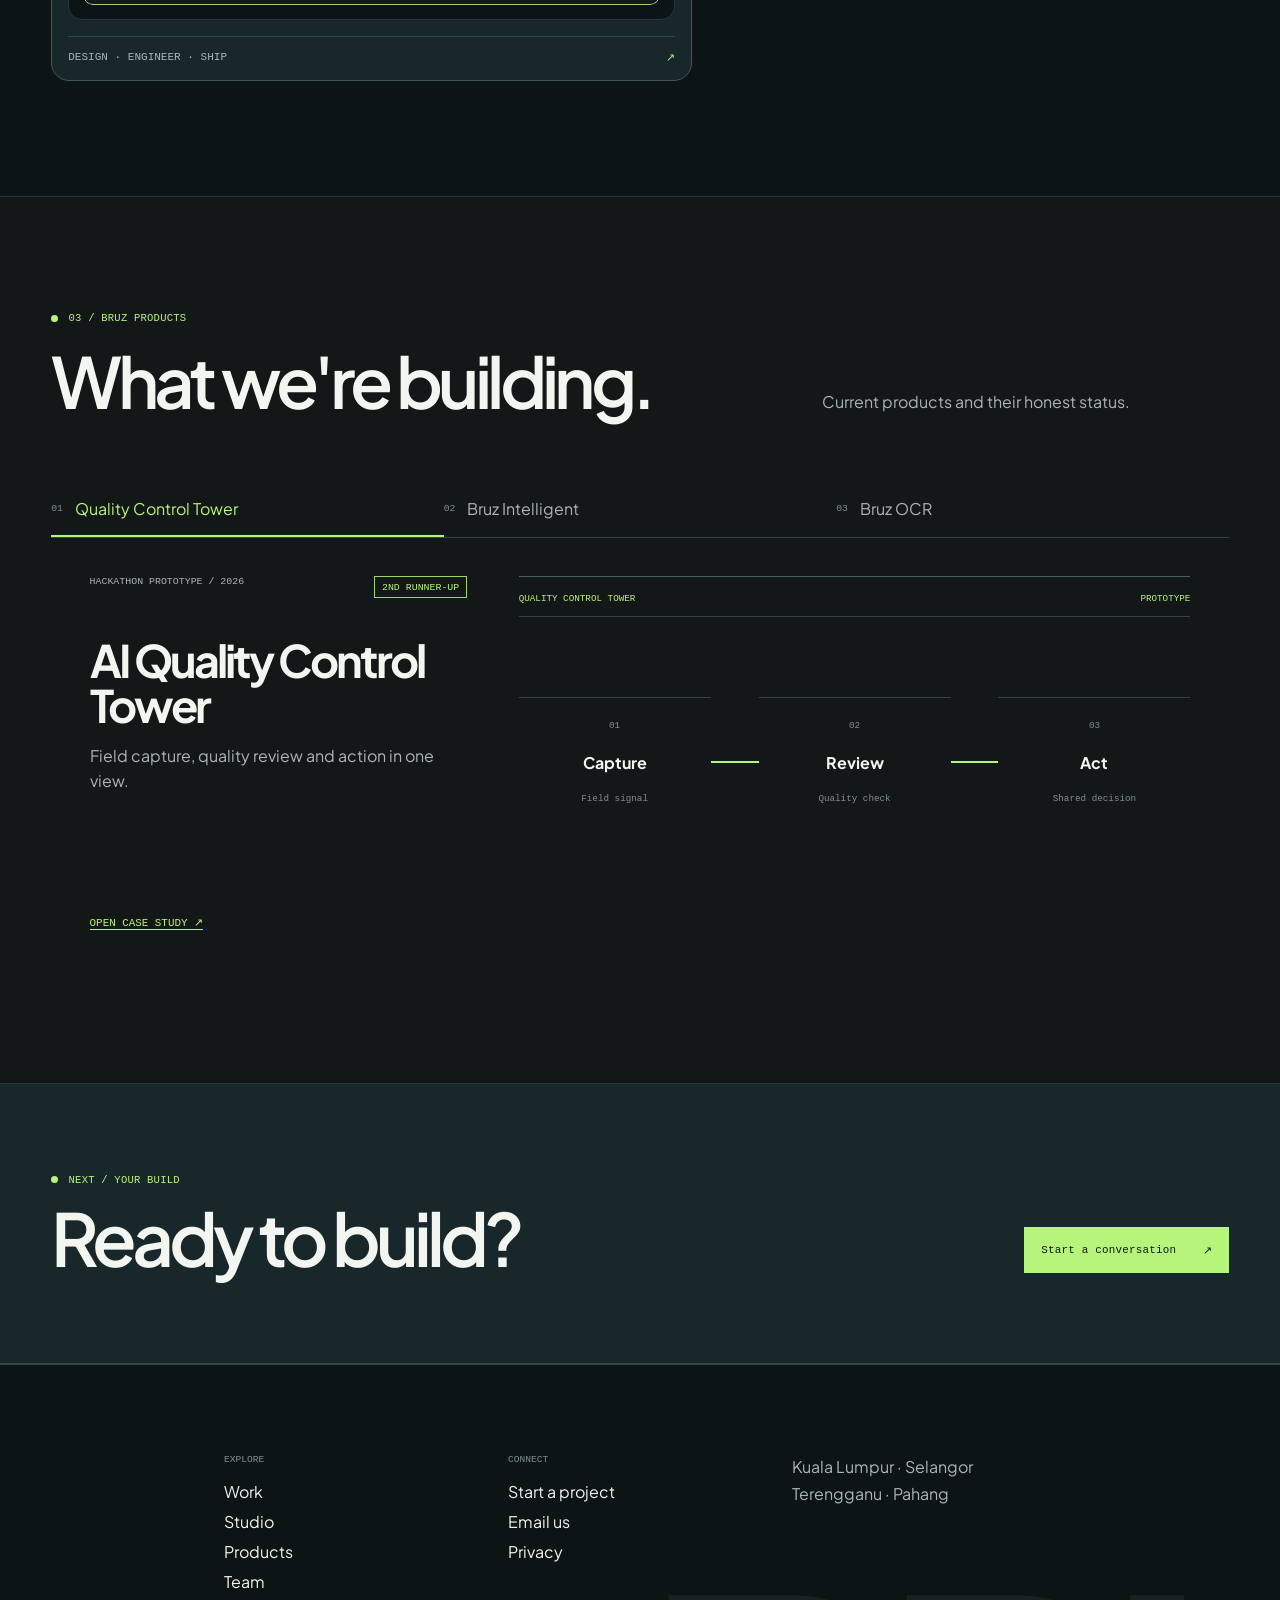
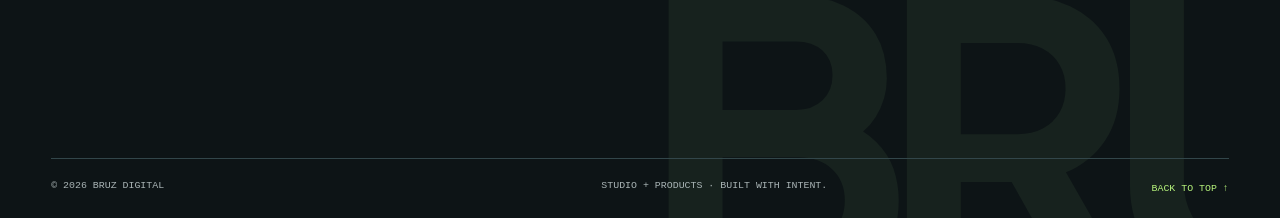
==== commit f94e92cd: "feat(orbit): restructure hero markup and remove external GSAP dependencies - Remove deferred GSAP an" ====
--- a/index.html
+++ b/index.html
@@ -9,8 +9,6 @@
   <link rel="canonical" href="https://bruzdigital.com/"><link rel="icon" href="assets/brand/favicon.svg" type="image/svg+xml">
   <link rel="preload" href="assets/fonts/plus-jakarta-sans-regular.woff2" as="font" type="font/woff2" crossorigin>
   <link rel="stylesheet" href="revamp.css">
-  <script defer src="assets/vendor/gsap/gsap-3.15.1.min.js"></script>
-  <script defer src="assets/vendor/gsap/ScrollTrigger-3.15.1.min.js"></script>
   <script defer src="revamp.js"></script>
   <script type="application/ld+json">{"@context":"https://schema.org","@type":"Organization","name":"Bruz Digital","url":"https://bruzdigital.com","email":"hello@bruzdigital.com"}</script>
 </head><body>
@@ -24,13 +22,21 @@
 <a href="team.html">Team</a>
 <a href="contact.html" class="nav-cta">Contact</a></nav>
 </header>
-<main id="main"><section class="orbit-hero" id="orbit" aria-labelledby="hero-title"><div class="orbit-pin">
-<div class="orbit-copy"><div class="eyebrow">Engineering what's next</div><h1 id="hero-title">We build tech.<br><em>You build business.</em></h1></div>
-<div class="orbit-aside"><p class="orbit-lede">Great ideas deserve great engineering. We build intelligent software and digital products to make them real.</p><div class="hero-actions"><a class="button button--acid" href="contact.html">Start a project <span aria-hidden="true">↗</span></a><a class="button button--text" href="projects.html">Our work <span aria-hidden="true">→</span></a></div></div>
-<div class="orbit-stage"><div class="orbit-watermark" aria-hidden="true">BRUZ<span>®</span></div><div class="orbit-ring" aria-hidden="true"></div><div class="orbit-core" aria-hidden="true"><div class="orbit-core__halo"></div><div class="orbit-core__spin"></div><div class="orbit-core__mark"><svg viewBox="0 0 64 64" focusable="false"><path d="M14 15v34h18c10 0 17-5 17-14 0-5-3-9-8-11 3-2 5-5 5-9H35c0 4-3 6-8 6h-3v-6H14zm10 16h8c4 0 6 2 6 5s-2 5-6 5h-8V31z" fill="currentColor"/><circle cx="51" cy="13" r="4" class="orbit-core__dot"/></svg></div></div><ol class="orbit-cards" aria-label="What Bruz builds"><li class="orbit-card is-front" data-kind="Bruz Studio" data-tags="Internal systems|Customer experiences|Workflows"><span class="orbit-card__icon" aria-hidden="true"><svg viewBox="0 0 24 24" focusable="false"><path d="M8 8l-4 4 4 4M16 8l4 4-4 4M13.5 5l-3 14"/></svg></span><span class="orbit-card__text"><strong>Custom software</strong><span>Tools built for the job</span><span class="orbit-card__desc">Internal systems, customer experiences and workflows built for a specific team and job.</span></span></li><li class="orbit-card" data-kind="Bruz Studio" data-tags="Useful tasks|Data quality|Human review"><span class="orbit-card__icon" aria-hidden="true"><svg viewBox="0 0 24 24" focusable="false"><path d="M12 3l1.9 5.6L19.5 10l-5.6 1.9L12 17.5l-1.9-5.6L4.5 10l5.6-1.4L12 3z"/><path d="M18.5 16.5l.7 2 2 .7-2 .7-.7 2-.7-2-2-.7 2-.7.7-2z"/></svg></span><span class="orbit-card__text"><strong>Applied AI</strong><span>Intelligence in context</span><span class="orbit-card__desc">AI features designed around useful tasks, data quality and human review.</span></span></li><li class="orbit-card" data-kind="Bruz Studio" data-tags="Sites|Interfaces|Accessibility"><span class="orbit-card__icon" aria-hidden="true"><svg viewBox="0 0 24 24" focusable="false"><rect x="3.5" y="5" width="17" height="14" rx="2"/><path d="M3.5 9h17M7 7h.01M9.5 7h.01"/></svg></span><span class="orbit-card__text"><strong>Web experiences</strong><span>Sites and interfaces</span><span class="orbit-card__desc">Fast, accessible sites and interfaces that explain the offer and make the next step obvious.</span></span></li><li class="orbit-card" data-kind="Bruz Studio" data-tags="Prototypes|Product UI|Brand"><span class="orbit-card__icon" aria-hidden="true"><svg viewBox="0 0 24 24" focusable="false"><path d="M12 4l8.5 4.5L12 13 3.5 8.5 12 4z"/><path d="M3.5 12.5L12 17l8.5-4.5M3.5 16.5L12 21l8.5-4.5"/></svg></span><span class="orbit-card__text"><strong>Product &amp; brand systems</strong><span>One visual language</span><span class="orbit-card__desc">A clear visual language that carries from the first prototype through the finished product.</span></span></li><li class="orbit-card" data-kind="Bruz Products" data-tags="Hackathon prototype|2nd runner-up|2026"><span class="orbit-card__icon" aria-hidden="true"><svg viewBox="0 0 24 24" focusable="false"><path d="M5 20V11M10 20V6M15 20v-7M20 20V9M3 20h18"/></svg></span><span class="orbit-card__text"><strong>Quality Control Tower</strong><span>2nd runner-up · 2026</span><span class="orbit-card__desc">Field capture, quality review and action in one view. Built for Johor Plantations Hackathon 2026.</span></span></li><li class="orbit-card" data-kind="Bruz Products" data-tags="AI + data|In development"><span class="orbit-card__icon" aria-hidden="true"><svg viewBox="0 0 24 24" focusable="false"><circle cx="6" cy="7" r="2.2"/><circle cx="18" cy="7" r="2.2"/><circle cx="12" cy="17" r="2.2"/><path d="M8 8.2l2.8 6.8M16 8.2l-2.8 6.8M8.2 7h7.6"/></svg></span><span class="orbit-card__text"><strong>Bruz Intelligent</strong><span>In development</span><span class="orbit-card__desc">Business information shaped into useful context.</span></span></li></ol></div>
-<div class="orbit-detail" aria-hidden="true"><div class="orbit-detail__body"><div class="orbit-detail__index"><b data-detail="num">01</b> / 06 — <span data-detail="kind">Bruz Studio</span></div><div class="orbit-detail__title" data-detail="title">Custom software</div><p data-detail="desc">Internal systems, customer experiences and workflows built for a specific team and job.</p><ul class="orbit-detail__tags" data-detail="tags"><li>Internal systems</li><li>Customer experiences</li><li>Workflows</li></ul></div></div>
-<div class="orbit-progress" aria-hidden="true"><span>Orbit</span><i></i><i></i><i></i><i></i><i></i><i></i></div>
-<div class="orbit-foot"><span>Studio thinking. Product discipline.</span><span>Scroll to orbit ↓</span></div>
+<main id="main"><section class="orbit-hero" id="orbit" aria-labelledby="hero-title"><div class="orbit-stage" data-orbit-stage>
+<div class="orbit-bigword" aria-hidden="true">BRUZ</div>
+<svg class="orbit-line orbit-line--back" aria-hidden="true"><path data-orbit-path="back"/></svg>
+<div class="orbit-intro"><div class="eyebrow">Engineering what's next</div><h1 id="hero-title">We build tech.<br><em>You build business.</em></h1></div>
+<div class="orbit-side"><p class="orbit-lede">Great ideas deserve great engineering. We build intelligent software and digital products to make them real.</p><div class="hero-actions"><a class="button button--acid" href="contact.html">Start a project <span aria-hidden="true">↗</span></a><a class="button button--outline" href="projects.html">Our work <span aria-hidden="true">→</span></a></div></div>
+<div class="orbit-glow" aria-hidden="true"></div>
+<div class="orbit-mark" role="img" aria-label="Bruz Digital mark"><div class="orbit-mark__tile"><svg viewBox="0 0 64 64" focusable="false"><path d="M14 15v34h18c10 0 17-5 17-14 0-5-3-9-8-11 3-2 5-5 5-9H35c0 4-3 6-8 6h-3v-6H14zm10 16h8c4 0 6 2 6 5s-2 5-6 5h-8V31z" fill="currentColor"/><circle cx="51" cy="13" r="4" class="orbit-mark__dot"/></svg></div></div>
+<ol class="orbit-orbs" aria-label="What Bruz builds"><li class="orb is-on" data-kind="Bruz Studio" data-title="Custom" data-accent="software" data-text="Internal systems, customer experiences and workflows built for a specific team and job." data-tags="Internal systems|Customer experiences|Workflows"><span class="orb__chip" aria-hidden="true"><svg viewBox="0 0 24 24" focusable="false"><path d="M8 8l-4 4 4 4M16 8l4 4-4 4M13.5 5l-3 14"/></svg></span><span class="orb__text"><b>Custom software</b><small>Tools built for the job</small></span></li><li class="orb orb--dark" data-kind="Bruz Studio" data-title="Applied" data-accent="AI" data-text="AI features designed around useful tasks, data quality and human review." data-tags="Useful tasks|Data quality|Human review"><span class="orb__chip" aria-hidden="true"><svg viewBox="0 0 24 24" focusable="false"><path d="M12 3l1.9 5.6L19.5 10l-5.6 1.9L12 17.5l-1.9-5.6L4.5 10l5.6-1.4L12 3z"/><path d="M18.5 16.5l.7 2 2 .7-2 .7-.7 2-.7-2-2-.7 2-.7.7-2z"/></svg></span><span class="orb__text"><b>Applied AI</b><small>Intelligence in context</small></span></li><li class="orb" data-kind="Bruz Studio" data-title="Web" data-accent="experiences" data-text="Fast, accessible sites and interfaces that explain the offer and make the next step obvious." data-tags="Sites|Interfaces|Accessibility"><span class="orb__chip" aria-hidden="true"><svg viewBox="0 0 24 24" focusable="false"><rect x="3.5" y="5" width="17" height="14" rx="2"/><path d="M3.5 9h17M7 7h.01M9.5 7h.01"/></svg></span><span class="orb__text"><b>Web experiences</b><small>Sites and interfaces</small></span></li><li class="orb" data-kind="Bruz Studio" data-title="Product &amp; brand" data-accent="systems" data-text="A clear visual language that carries from the first prototype through the finished product." data-tags="Prototypes|Product UI|Brand"><span class="orb__chip" aria-hidden="true"><svg viewBox="0 0 24 24" focusable="false"><path d="M12 4l8.5 4.5L12 13 3.5 8.5 12 4z"/><path d="M3.5 12.5L12 17l8.5-4.5M3.5 16.5L12 21l8.5-4.5"/></svg></span><span class="orb__text"><b>Product &amp; brand systems</b><small>One visual language</small></span></li><li class="orb orb--dark" data-kind="Bruz Products" data-title="Quality Control" data-accent="Tower" data-text="Field capture, quality review and action in one view. Built for Johor Plantations Hackathon 2026." data-tags="Hackathon prototype|2nd runner-up|2026"><span class="orb__chip" aria-hidden="true"><svg viewBox="0 0 24 24" focusable="false"><path d="M5 20V11M10 20V6M15 20v-7M20 20V9M3 20h18"/></svg></span><span class="orb__text"><b>Quality Control Tower</b><small>2nd runner-up · 2026</small></span></li><li class="orb" data-kind="Bruz Products" data-title="Bruz" data-accent="Intelligent" data-text="Business information shaped into useful context." data-tags="AI + data|In development"><span class="orb__chip" aria-hidden="true"><svg viewBox="0 0 24 24" focusable="false"><circle cx="6" cy="7" r="2.2"/><circle cx="18" cy="7" r="2.2"/><circle cx="12" cy="17" r="2.2"/><path d="M8 8.2l2.8 6.8M16 8.2l-2.8 6.8M8.2 7h7.6"/></svg></span><span class="orb__text"><b>Bruz Intelligent</b><small>In development</small></span></li></ol>
+<svg class="orbit-line orbit-line--front" aria-hidden="true"><path data-orbit-path="front"/></svg>
+<div class="orbit-halo" aria-hidden="true"></div>
+<div class="orbit-detail" id="orbit-detail" aria-hidden="true"><div class="orbit-detail__count"><b data-detail="num">01</b><span>/ 06</span><span>— <span data-detail="kind">Bruz Studio</span></span></div><div class="orbit-detail__body" data-detail="body"><h2 class="orbit-detail__title" data-detail="title">Custom <em>software</em></h2><p data-detail="text">Internal systems, customer experiences and workflows built for a specific team and job.</p><div class="orbit-detail__tags" data-detail="tags"><span>Internal systems</span><span>Customer experiences</span><span>Workflows</span></div></div></div>
+<div class="orbit-ticks" aria-hidden="true"><span>Orbit</span><i></i><i></i><i></i><i></i><i></i><i></i></div>
+<div class="orbit-finale"><div class="eyebrow">The Bruz way</div><h2>One team.<br>Two ways <em>to build.</em></h2><p>Custom work for your business. Focused products built by Bruz.</p><a class="button button--acid" href="contact.html">Start a conversation <span aria-hidden="true">↗</span></a></div>
+<div class="orbit-foot-l"><span class="orbit-star" aria-hidden="true">★</span><span>2nd runner-up · Johor Plantations Hackathon 2026</span></div>
+<div class="orbit-foot-r" aria-hidden="true"><span data-orbit-label>Scroll to orbit</span><svg class="orbit-dial" viewBox="0 0 44 44"><circle cx="22" cy="22" r="20" class="orbit-dial__track"/><circle cx="22" cy="22" r="20" class="orbit-dial__arc" data-orbit-dial transform="rotate(-90 22 22)"/><path d="M22 16v12M17.5 23.5L22 28l4.5-4.5"/></svg></div>
 </div></section>
 <a class="achievement" href="projects.html#quality-control-tower"><span class="eyebrow">Recent recognition</span><strong>2nd runner-up · Johor Plantations Hackathon 2026</strong><span>See the build ↗</span></a>
 <section class="section section--light" id="approach" aria-labelledby="approach-title"><div class="section-head"><div><div class="eyebrow eyebrow--dark">01 / What we do</div><h2 id="approach-title">One team.<br>Two ways to build.</h2></div><p class="section-lead">Custom work for your business. Focused products built by Bruz.</p></div><div class="pathways"><article class="pathway"><div class="eyebrow eyebrow--dark">Bruz Studio</div><h3>Built around<br>your problem.</h3><p>Software, AI and web experiences shaped around the work.</p><a href="services.html">Studio services ↗</a></article><article class="pathway"><div class="eyebrow eyebrow--dark">Bruz Products</div><h3>Focused tools.<br>Real workflows.</h3><p>Practical tools for business data and documents.</p><a href="#products">Our products ↗</a></article></div></section>
--- a/revamp.css
+++ b/revamp.css
@@ -61,19 +61,115 @@
 .button--text { padding-inline: .25rem; }
 .button--text:hover { color: var(--accent); }
 
-.hero { display: grid; grid-template-columns: minmax(0, 52fr) minmax(0, 48fr); min-height: min(760px, calc(100svh - 82px)); padding: clamp(1rem, 2.25vw, 2.5rem) var(--edge) clamp(2rem, 3vw, 3.2rem); background: var(--bg); color: var(--text); }
-.hero-copy { display: flex; flex-direction: column; justify-content: space-between; padding: clamp(2rem, 4.5vw, 4.75rem) clamp(2rem, 5vw, 5.5rem) 1rem 0; }
-.hero h1 { max-width: 12ch; margin: clamp(2.5rem, 5vw, 5rem) 0 1.25rem; font-size: clamp(3.2rem, 5.4vw, 6.5rem); font-weight: 600; letter-spacing: -.065em; line-height: 1.02; }
-.hero h1 em { color: var(--accent); font-style: normal; }
-.hero-lede { max-width: 34rem; margin: 0; color: #cad1d1; font-size: clamp(1rem, 1.2vw, 1.22rem); line-height: 1.5; }
 .hero-actions { display: flex; flex-wrap: wrap; align-items: center; gap: 1rem; margin-top: 2.2rem; }
-.hero-bottom { display: flex; justify-content: space-between; gap: 1rem; margin-top: 3rem; padding-top: 1rem; border-top: 1px solid var(--line-soft); color: var(--muted-2); font: 400 .58rem var(--mono); letter-spacing: .04em; text-transform: uppercase; }
-.hero-intro .hero-copy > .eyebrow, .hero-intro .hero-copy > div:nth-child(2), .hero-intro .hero-bottom { opacity: 0; transform: translateY(14px); }
-.hero-intro.hero-intro-active .hero-copy > .eyebrow { animation: reveal-up .45s .05s ease-out forwards; }
-.hero-intro.hero-intro-active .hero-copy > div:nth-child(2) { animation: reveal-up .55s .18s ease-out forwards; }
-.hero-intro.hero-intro-active .hero-bottom { animation: reveal-up .45s .5s ease-out forwards; }
-
-.hero-visual { position: relative; display: flex; flex-direction: column; align-self: center; min-height: 520px; overflow: hidden; border: 1px solid #40585d; border-radius: 18px; padding: 1rem; background: var(--surface-2); }
+
+/* ---- Orbit hero (homepage) ----
+   A 540vh section with a sticky full-screen stage. revamp.js maps scroll progress through the
+   section onto the orbit: intro → six cards turn past the Bruz mark → ring closes into a halo → finale.
+   Without JS the first frame is static and the six cards sit in a simple list. */
+.orbit-hero { --gut: var(--edge); position: relative; height: 540vh; margin-top: -80px; background: var(--bg); color: var(--text); }
+.orbit-stage { position: sticky; top: 0; height: 100vh; height: 100svh; overflow: hidden; perspective: 1400px; background: radial-gradient(120% 80% at 50% 32%, #1c2a2c 0%, #151d1e 45%, var(--bg-deep) 100%); }
+.orbit-hero em { color: var(--accent); font-style: normal; }
+
+.orbit-bigword { position: absolute; z-index: 1; top: 47%; left: 50%; font-size: min(34vw, 50vh); font-weight: 800; letter-spacing: -.08em; line-height: .8; white-space: nowrap; background: linear-gradient(180deg, #24353a 0%, #1b2729 45%, rgba(21, 29, 30, 0) 100%); -webkit-background-clip: text; background-clip: text; color: transparent; transform: translateX(-50%); pointer-events: none; user-select: none; will-change: transform; }
+.orbit-line { position: absolute; inset: 0; width: 100%; height: 100%; pointer-events: none; }
+.orbit-line--back { z-index: 3; }
+.orbit-line--front { z-index: 28; }
+.orbit-line path { fill: none; stroke-linecap: round; stroke-width: 1; }
+.orbit-line--back path { stroke: rgba(243, 245, 241, .16); }
+.orbit-line--front path { stroke: rgba(183, 244, 124, .45); }
+
+.orbit-intro { position: absolute; z-index: 15; top: max(120px, 15vh); left: var(--gut); width: min(680px, 48vw); will-change: transform, opacity; }
+.orbit-intro h1 { margin: 1.2rem 0 0; font-size: clamp(46px, 5.8vw, 100px); font-weight: 700; letter-spacing: -.06em; line-height: .92; }
+.orbit-side { position: absolute; z-index: 15; top: max(150px, 19vh); right: var(--gut); width: min(380px, 28vw); will-change: transform, opacity; }
+.orbit-lede { margin: 0; color: #cad1d1; font-size: clamp(15px, 1.15vw, 17px); line-height: 1.55; }
+.orbit-side .hero-actions { margin-top: 1.7rem; }
+
+.orbit-glow { position: absolute; z-index: 18; width: 70vh; height: 70vh; border-radius: 50%; background: radial-gradient(circle, rgba(183, 244, 124, .32) 0%, rgba(183, 244, 124, .1) 34%, transparent 66%); opacity: 0; pointer-events: none; transform: translate(-50%, -50%); }
+.orbit-mark { position: absolute; z-index: 20; top: 0; left: 0; width: var(--mark, 340px); aspect-ratio: 1; pointer-events: none; will-change: transform; }
+.orbit-mark__tile { display: grid; place-items: center; width: 100%; height: 100%; border: 1px solid #34504b; border-radius: 26%; background: linear-gradient(160deg, #1d2d30 0%, #111b1d 55%, #0b1213 100%); box-shadow: 0 60px 120px -30px rgba(0, 0, 0, .75), 0 0 0 1px rgba(255, 255, 255, .02), inset 0 1px 0 rgba(255, 255, 255, .08); color: var(--text); }
+.orbit-mark__tile svg { width: 62%; height: 62%; }
+.orbit-mark__dot { fill: var(--accent); filter: drop-shadow(0 0 6px rgba(183, 244, 124, .8)); }
+
+.orbit-orbs { position: absolute; inset: 0; margin: 0; padding: 0; list-style: none; pointer-events: none; }
+.orb { position: absolute; top: 0; left: 0; z-index: 5; display: flex; align-items: center; gap: 11px; width: clamp(170px, 15vw, 236px); padding: 11px 14px 11px 11px; border: 1px solid rgba(255, 255, 255, .95); border-radius: 18px; background: linear-gradient(155deg, rgba(246, 248, 244, .97), rgba(220, 228, 222, .82)); box-shadow: 0 22px 44px -22px rgba(0, 0, 0, .6), inset 0 1px 0 #fff; color: #10180f; backface-visibility: hidden; will-change: transform, opacity; }
+.orb--dark { border-color: rgba(255, 255, 255, .09); background: linear-gradient(155deg, #203034, #0d1416); box-shadow: 0 26px 50px -22px rgba(0, 0, 0, .8), inset 0 1px 0 rgba(255, 255, 255, .08); color: var(--text); }
+.orb__chip { display: grid; flex: none; place-items: center; width: 36px; height: 36px; border-radius: 11px; background: #10180f; color: #fff; transition: background-color .4s, color .4s, box-shadow .4s; }
+.orb--dark .orb__chip { background: rgba(255, 255, 255, .1); }
+.orb.is-on .orb__chip { background: var(--accent); color: var(--accent-ink); box-shadow: 0 0 18px rgba(183, 244, 124, .6); }
+.orb svg { width: 18px; height: 18px; fill: none; stroke: currentColor; stroke-linecap: round; stroke-linejoin: round; stroke-width: 1.6; }
+.orb__text { min-width: 0; }
+.orb b { display: block; font-size: 13.5px; font-weight: 600; letter-spacing: -.015em; line-height: 1.2; }
+.orb small { display: block; margin-top: 2px; color: #4f5d5b; font-size: 11.5px; line-height: 1.3; }
+.orb--dark small { color: var(--muted); }
+
+.orbit-halo { position: absolute; z-index: 27; top: 0; left: 0; border: 1.6px solid #d9fbb8; border-radius: 50%; box-shadow: 0 0 24px 4px rgba(183, 244, 124, .7), 0 0 70px 10px rgba(183, 244, 124, .3), inset 0 0 16px 2px rgba(183, 244, 124, .6); opacity: 0; pointer-events: none; }
+
+.orbit-detail { position: absolute; z-index: 40; bottom: 13vh; left: var(--gut); width: min(380px, 30vw); opacity: 0; pointer-events: none; will-change: transform, opacity; }
+.orbit-detail__count { display: flex; gap: 10px; color: var(--muted-2); font: 500 .7rem var(--mono); letter-spacing: .06em; text-transform: uppercase; }
+.orbit-detail__count b { color: var(--accent); font-weight: 500; }
+.orbit-detail__body { transition: opacity .45s ease, transform .55s cubic-bezier(.2, .9, .3, 1), filter .45s ease; }
+.orbit-detail__body.is-out { opacity: 0; filter: blur(6px); transform: translateY(10px); }
+.orbit-detail__title { margin: 14px 0 10px; font-size: clamp(30px, 3vw, 48px); font-weight: 700; letter-spacing: -.05em; line-height: .95; }
+.orbit-detail p { max-width: 350px; margin: 0; color: var(--muted); font-size: 15.5px; }
+.orbit-detail__tags { display: flex; flex-wrap: wrap; gap: 6px; margin-top: 18px; }
+.orbit-detail__tags span { padding: 7px 12px; border: 1px solid var(--line); border-radius: 999px; background: rgba(255, 255, 255, .04); font-size: 12.5px; }
+
+.orbit-ticks { position: absolute; z-index: 40; top: 50%; right: var(--gut); display: flex; flex-direction: column; gap: 10px; opacity: 0; transform: translateY(-50%); }
+.orbit-ticks span { margin-bottom: 6px; color: var(--muted-2); font: 500 .66rem var(--mono); letter-spacing: .06em; text-align: right; text-transform: uppercase; }
+.orbit-ticks i { display: block; width: 16px; height: 2px; margin-left: auto; border-radius: 2px; background: rgba(243, 245, 241, .2); transition: width .5s cubic-bezier(.2, .9, .3, 1), background-color .4s; }
+.orbit-ticks i.is-on { width: 38px; background: var(--accent); }
+
+.orbit-finale { position: absolute; z-index: 42; top: max(120px, 16vh); left: var(--gut); width: min(620px, 50vw); opacity: 0; pointer-events: none; will-change: transform, opacity; }
+.orbit-finale h2 { margin: 1.2rem 0 0; font-size: clamp(44px, 5.8vw, 96px); font-weight: 700; letter-spacing: -.06em; line-height: .92; }
+.orbit-finale p { max-width: 380px; margin: 22px 0 28px; color: var(--muted); font-size: 16px; }
+
+.orbit-foot-l { position: absolute; z-index: 30; bottom: 28px; left: var(--gut); display: flex; align-items: center; gap: 10px; color: var(--muted); font-size: 12.5px; }
+.orbit-star { color: var(--accent); }
+.orbit-foot-r { position: absolute; z-index: 30; right: var(--gut); bottom: 22px; display: flex; align-items: center; gap: 12px; color: var(--text); font-size: 12.5px; }
+.orbit-dial { width: 44px; height: 44px; }
+.orbit-dial circle, .orbit-dial path { fill: none; stroke-linecap: round; stroke-width: 1.6; }
+.orbit-dial__track { stroke: rgba(243, 245, 241, .25); }
+.orbit-dial__arc { stroke: var(--accent); stroke-dasharray: 125.66; stroke-dashoffset: 125.66; }
+.orbit-dial path { stroke: var(--text); }
+
+/* Before JS runs (or if it fails): cards in a centred row under the mark, no scroll story. */
+.orbit-hero:not(.is-live) { height: auto; }
+.orbit-hero:not(.is-live) .orbit-stage { position: relative; display: flex; flex-direction: column; height: auto; min-height: 100svh; padding: 0 var(--gut) 6rem; }
+.orbit-hero:not(.is-live) .orbit-mark { position: relative; align-self: center; width: 200px; margin-top: 62vh; }
+.orbit-hero:not(.is-live) .orbit-orbs { position: relative; display: flex; flex-wrap: wrap; justify-content: center; gap: 10px; margin-top: 2.5rem; }
+.orbit-hero:not(.is-live) .orb { position: relative; z-index: 21; }
+.orbit-hero:not(.is-live) :is(.orbit-line, .orbit-halo, .orbit-detail, .orbit-ticks, .orbit-finale, .orbit-foot-r) { display: none; }
+
+/* Small laptops: the ring reaches the detail panel, so the panel gets a glass backing and cards pass behind it. */
+@media (min-width: 901px) and (max-width: 1199px) {
+  .orbit-detail { bottom: 9vh; padding: 20px; border: 1px solid var(--line); border-radius: 22px; background: rgba(17, 27, 30, .86); -webkit-backdrop-filter: blur(14px); backdrop-filter: blur(14px); }
+  .orb { width: clamp(150px, 15vw, 236px); }
+}
+
+@media (max-width: 900px) {
+  .orbit-hero { margin-top: -70px; }
+  .orbit-intro { top: 96px; right: var(--gut); width: auto; }
+  .orbit-intro h1 { font-size: clamp(40px, 11vw, 64px); }
+  .orbit-side { top: calc(96px + 2.2rem + clamp(80px, 22vw, 130px)); left: var(--gut); width: auto; }
+  .orbit-lede { max-width: 340px; font-size: 15px; }
+  .orbit-side .hero-actions { margin-top: 1.1rem; }
+  .orbit-bigword, .orbit-ticks, .orbit-foot-l, .orbit-foot-r span { display: none; }
+  .orb { width: 124px; gap: 7px; padding: 7px 9px 7px 7px; border-radius: 13px; }
+  .orb__chip { width: 28px; height: 28px; border-radius: 9px; }
+  .orb svg { width: 15px; height: 15px; }
+  .orb b { font-size: 11.5px; }
+  .orb small { display: none; }
+  .orbit-detail { right: var(--gut); bottom: calc(env(safe-area-inset-bottom) + 76px); width: auto; padding: 18px; border: 1px solid var(--line); border-radius: 22px; background: rgba(17, 27, 30, .88); -webkit-backdrop-filter: blur(14px); backdrop-filter: blur(14px); }
+  .orbit-detail__title { margin: 8px 0 6px; font-size: 30px; }
+  .orbit-detail p { font-size: 14px; }
+  .orbit-detail__tags { margin-top: 12px; }
+  .orbit-finale { top: 96px; right: var(--gut); width: auto; }
+  .orbit-finale h2 { font-size: clamp(40px, 11vw, 60px); }
+  .orbit-hero:not(.is-live) .orbit-mark { margin-top: 30rem; }
+}
+
+.lab-visual { position: relative; display: flex; flex-direction: column; align-self: center; min-height: 520px; overflow: hidden; border: 1px solid #40585d; border-radius: 18px; padding: 1rem; background: var(--surface-2); }
 .visual-top, .visual-bottom { position: relative; z-index: 5; display: flex; justify-content: space-between; gap: 1rem; color: var(--muted); font: 500 .69rem var(--mono); }
 .visual-top { color: var(--accent); }
 .visual-top span:last-child { color: var(--muted); }
@@ -114,20 +210,20 @@
 .bars i:nth-child(6) { height: 95%; }
 .bars i:nth-child(7) { height: 78%; }
 .bars i:nth-child(even) { opacity: .62; }
-.hero-visual.is-animating .lab-status, .hero-visual.is-animating .lab-grid, .hero-visual.is-animating .lab-node, .hero-visual.is-animating .lab-junction { opacity: 0; }
-.hero-visual.is-animating .lab-connector { transform: scaleX(0); }
-.hero-visual.is-animating .product-ui { clip-path: inset(48% 48% 48% 48% round 10px); opacity: 0; transform: scale(.88); }
-.hero-visual.is-animating.is-active .lab-status { animation: reveal .35s ease-out forwards; }
-.hero-visual.is-animating.is-active .lab-grid { animation: reveal .45s .1s ease-out forwards; }
-.hero-visual.is-animating.is-active .lab-node { animation: reveal-up .45s .2s ease-out forwards; }
-.hero-visual.is-animating.is-active .lab-node--core { animation-delay: .45s; }
-.hero-visual.is-animating.is-active .lab-node--output { animation-delay: .7s; }
-.hero-visual.is-animating.is-active .lab-connector--one { animation: connect .3s .55s ease-out forwards; }
-.hero-visual.is-animating.is-active .lab-connector--two { animation: connect .3s .82s ease-out forwards; }
-.hero-visual.is-animating.is-active .lab-junction--one { animation: reveal .2s .73s ease-out forwards; }
-.hero-visual.is-animating.is-active .lab-junction--two { animation: reveal .2s 1s ease-out forwards; }
-.hero-visual.is-animating.is-active .lab-schematic { animation: schematic-settle .55s 1.35s ease-in forwards; }
-.hero-visual.is-animating.is-active .product-ui { animation: product-settle .8s 1.75s cubic-bezier(.22,.8,.25,1) forwards; }
+.lab-visual.is-animating .lab-status, .lab-visual.is-animating .lab-grid, .lab-visual.is-animating .lab-node, .lab-visual.is-animating .lab-junction { opacity: 0; }
+.lab-visual.is-animating .lab-connector { transform: scaleX(0); }
+.lab-visual.is-animating .product-ui { clip-path: inset(48% 48% 48% 48% round 10px); opacity: 0; transform: scale(.88); }
+.lab-visual.is-animating.is-active .lab-status { animation: reveal .35s ease-out forwards; }
+.lab-visual.is-animating.is-active .lab-grid { animation: reveal .45s .1s ease-out forwards; }
+.lab-visual.is-animating.is-active .lab-node { animation: reveal-up .45s .2s ease-out forwards; }
+.lab-visual.is-animating.is-active .lab-node--core { animation-delay: .45s; }
+.lab-visual.is-animating.is-active .lab-node--output { animation-delay: .7s; }
+.lab-visual.is-animating.is-active .lab-connector--one { animation: connect .3s .55s ease-out forwards; }
+.lab-visual.is-animating.is-active .lab-connector--two { animation: connect .3s .82s ease-out forwards; }
+.lab-visual.is-animating.is-active .lab-junction--one { animation: reveal .2s .73s ease-out forwards; }
+.lab-visual.is-animating.is-active .lab-junction--two { animation: reveal .2s 1s ease-out forwards; }
+.lab-visual.is-animating.is-active .lab-schematic { animation: schematic-settle .55s 1.35s ease-in forwards; }
+.lab-visual.is-animating.is-active .product-ui { animation: product-settle .8s 1.75s cubic-bezier(.22,.8,.25,1) forwards; }
 
 .achievement { display: grid; grid-template-columns: 1fr 2.2fr auto; gap: 2rem; align-items: center; padding: 1.2rem var(--edge); border-block: 1px solid var(--line); background: var(--bg-deep); color: var(--text); text-decoration: none; }
 .achievement strong { font-size: clamp(1rem, 1.35vw, 1.25rem); font-weight: 600; letter-spacing: -.025em; }
@@ -295,9 +391,7 @@
 @keyframes panel-enter { from { opacity: 0; transform: translateY(12px); } to { opacity: 1; transform: translateY(0); } }
 
 @media (max-width: 900px) {
-  .hero { grid-template-columns: 1fr; }
-  .hero-copy { min-height: 600px; padding-right: 0; }
-  .hero-visual { min-height: 520px; }
+  .lab-visual { min-height: 520px; }
   .achievement { grid-template-columns: 1fr auto; }
   .achievement strong { grid-column: 1 / -1; grid-row: 2; }
   .section-head, .case-layout { grid-template-columns: 1fr; }
@@ -318,10 +412,7 @@
   .site-nav.is-open { display: flex; }
   .site-nav a { padding: 1rem 0; font-size: 1.1rem; border-bottom: 1px solid var(--line-soft); }
   .site-nav .nav-cta { margin-top: .6rem; padding: .9rem; font-size: 1.1rem; }
-  .hero { padding-top: 1rem; }
-  .hero-copy { min-height: 520px; padding: 2.5rem 0 1rem; }
-  .hero h1 { font-size: clamp(3.15rem, 13vw, 5rem); }
-  .hero-visual { min-height: 430px; border-radius: 12px; }
+  .lab-visual { min-height: 430px; border-radius: 12px; }
   .visual-stage { min-height: 320px; }
   .lab-schematic { grid-template-columns: 1fr 1.5rem 1fr 1.5rem 1fr; }
   .lab-node { min-height: 76px; }
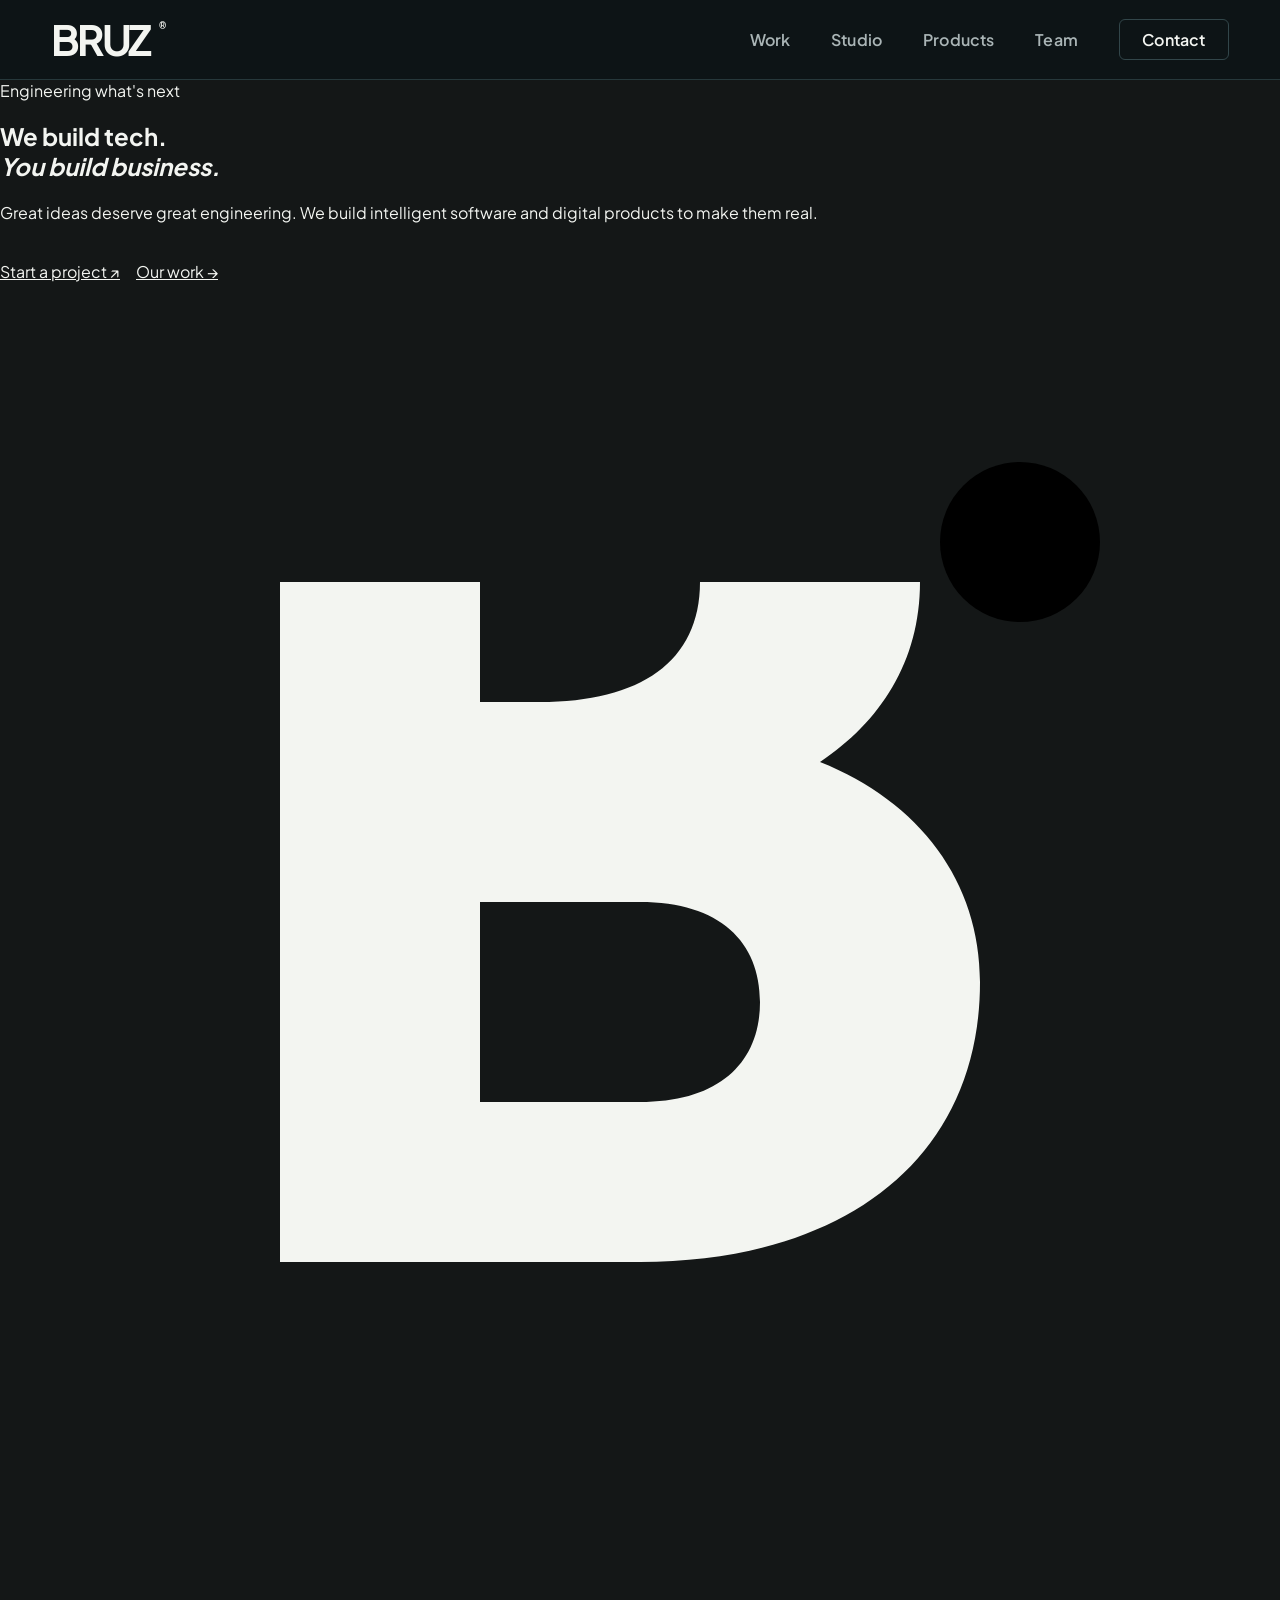
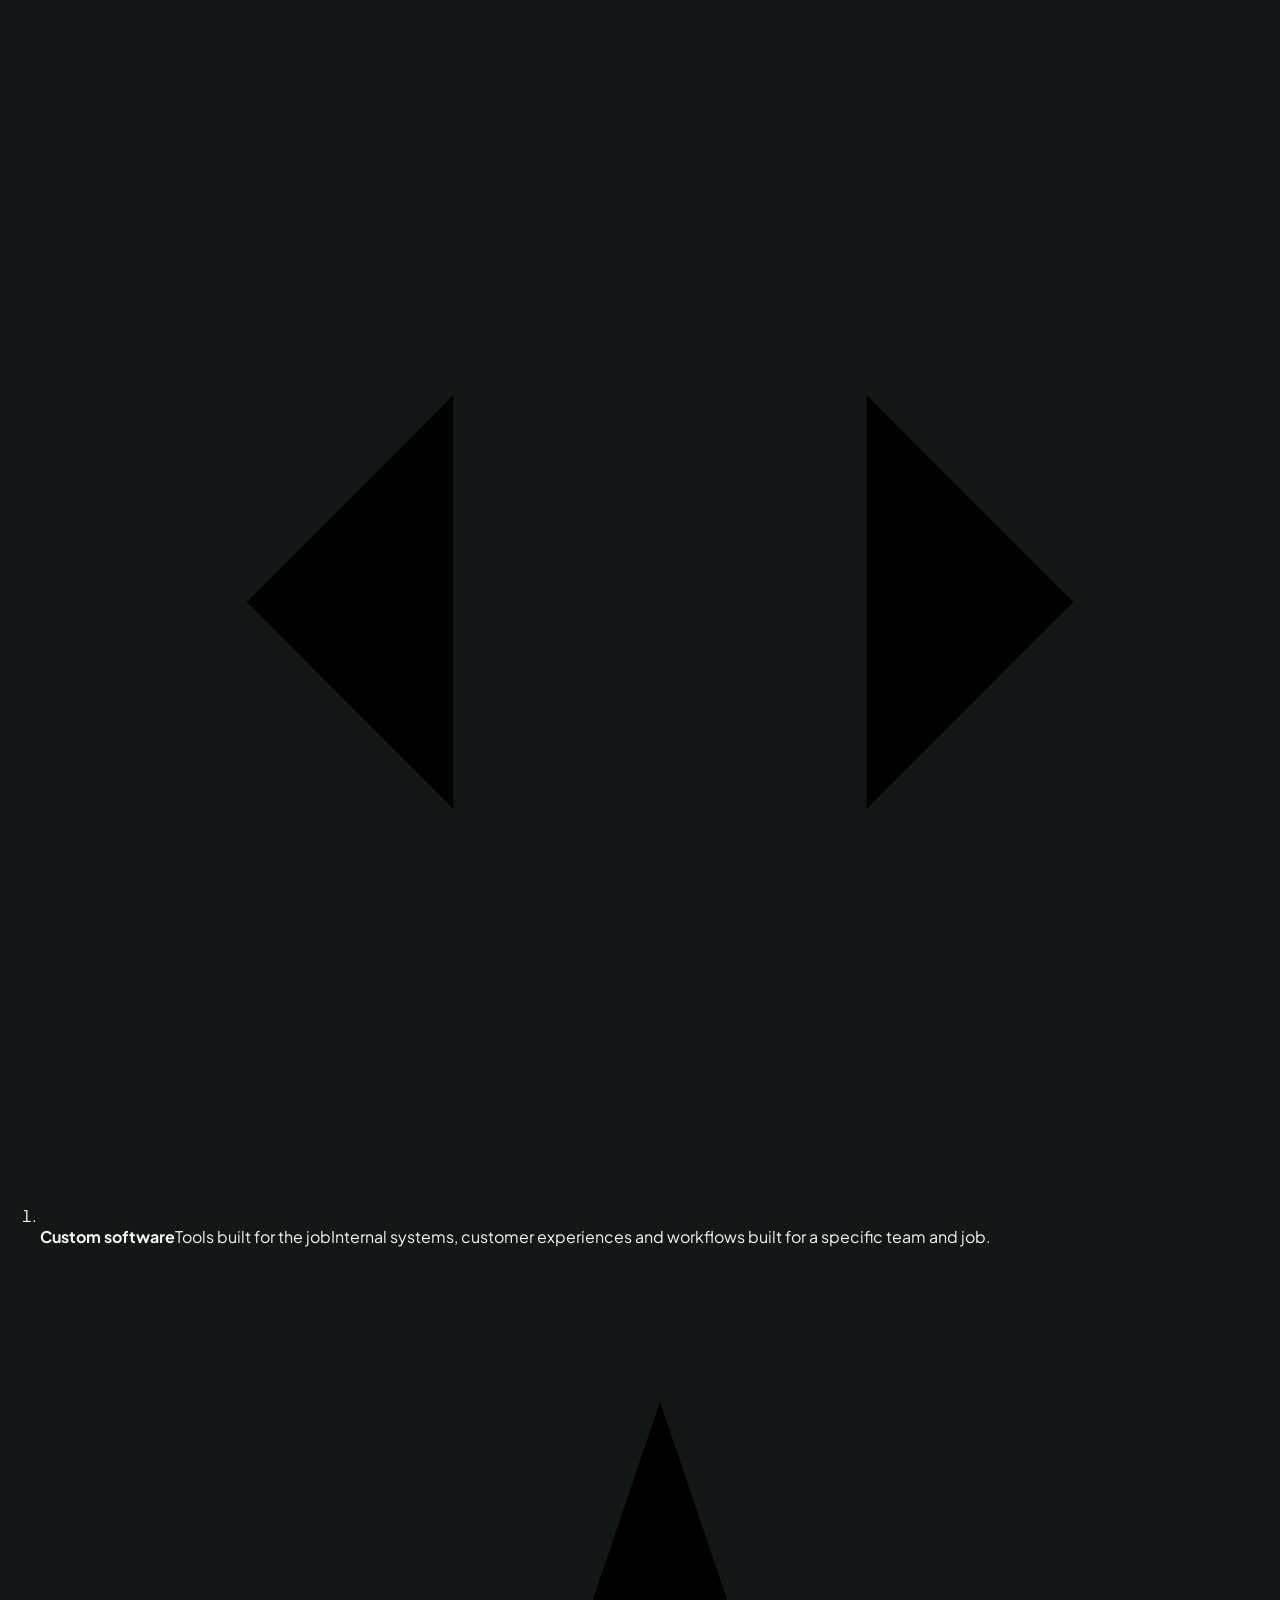
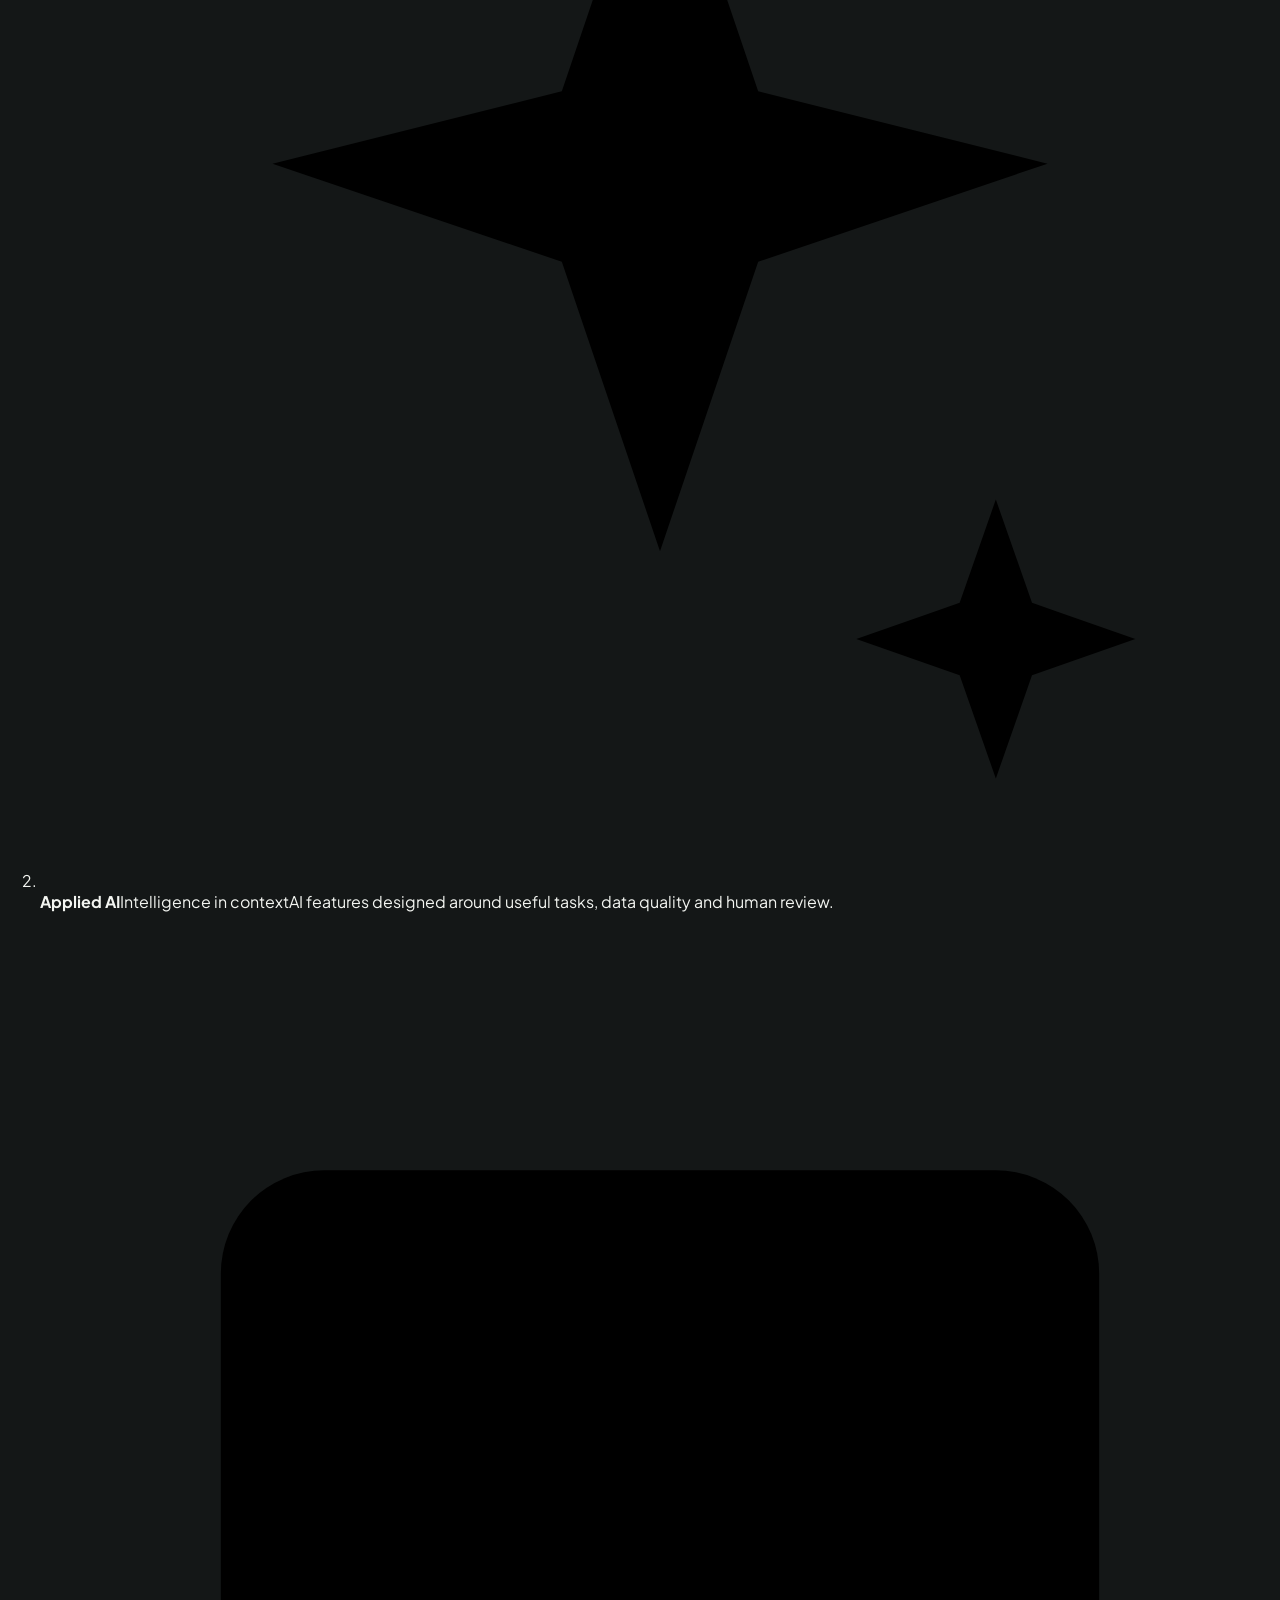
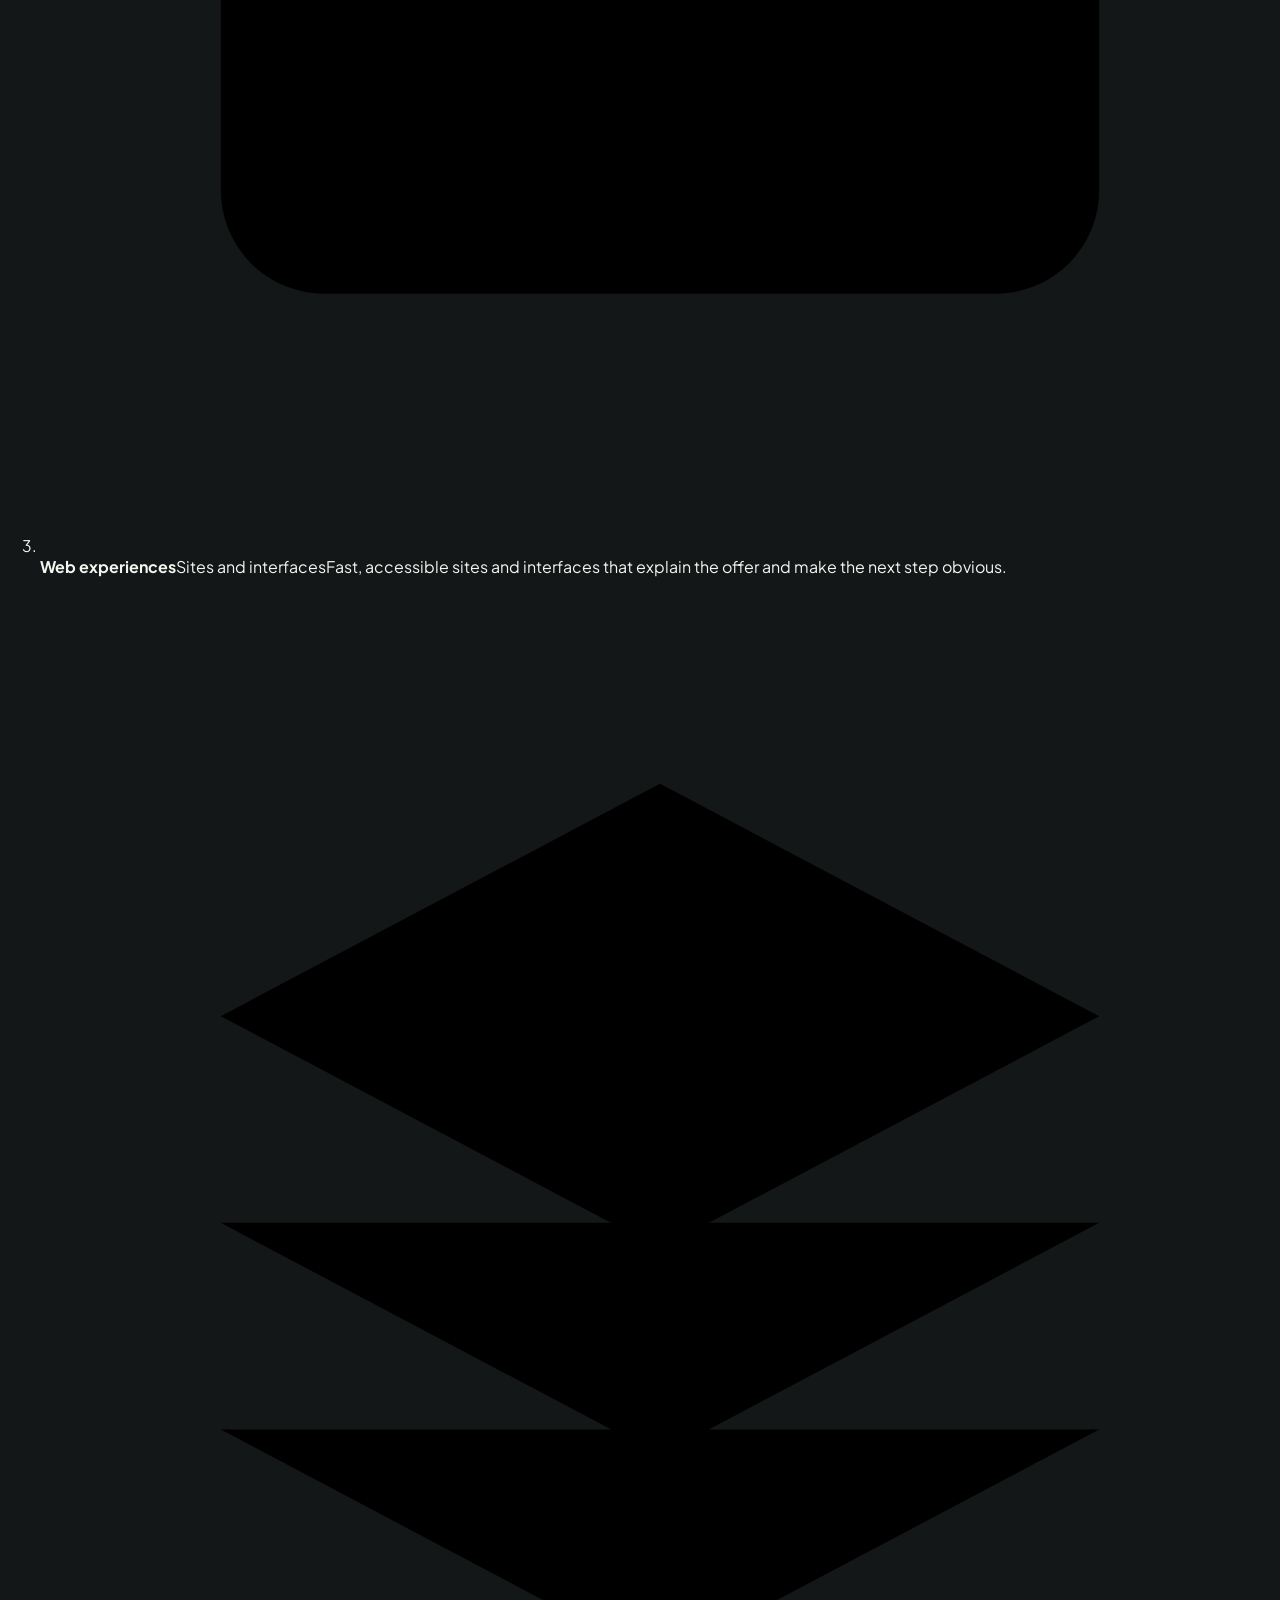
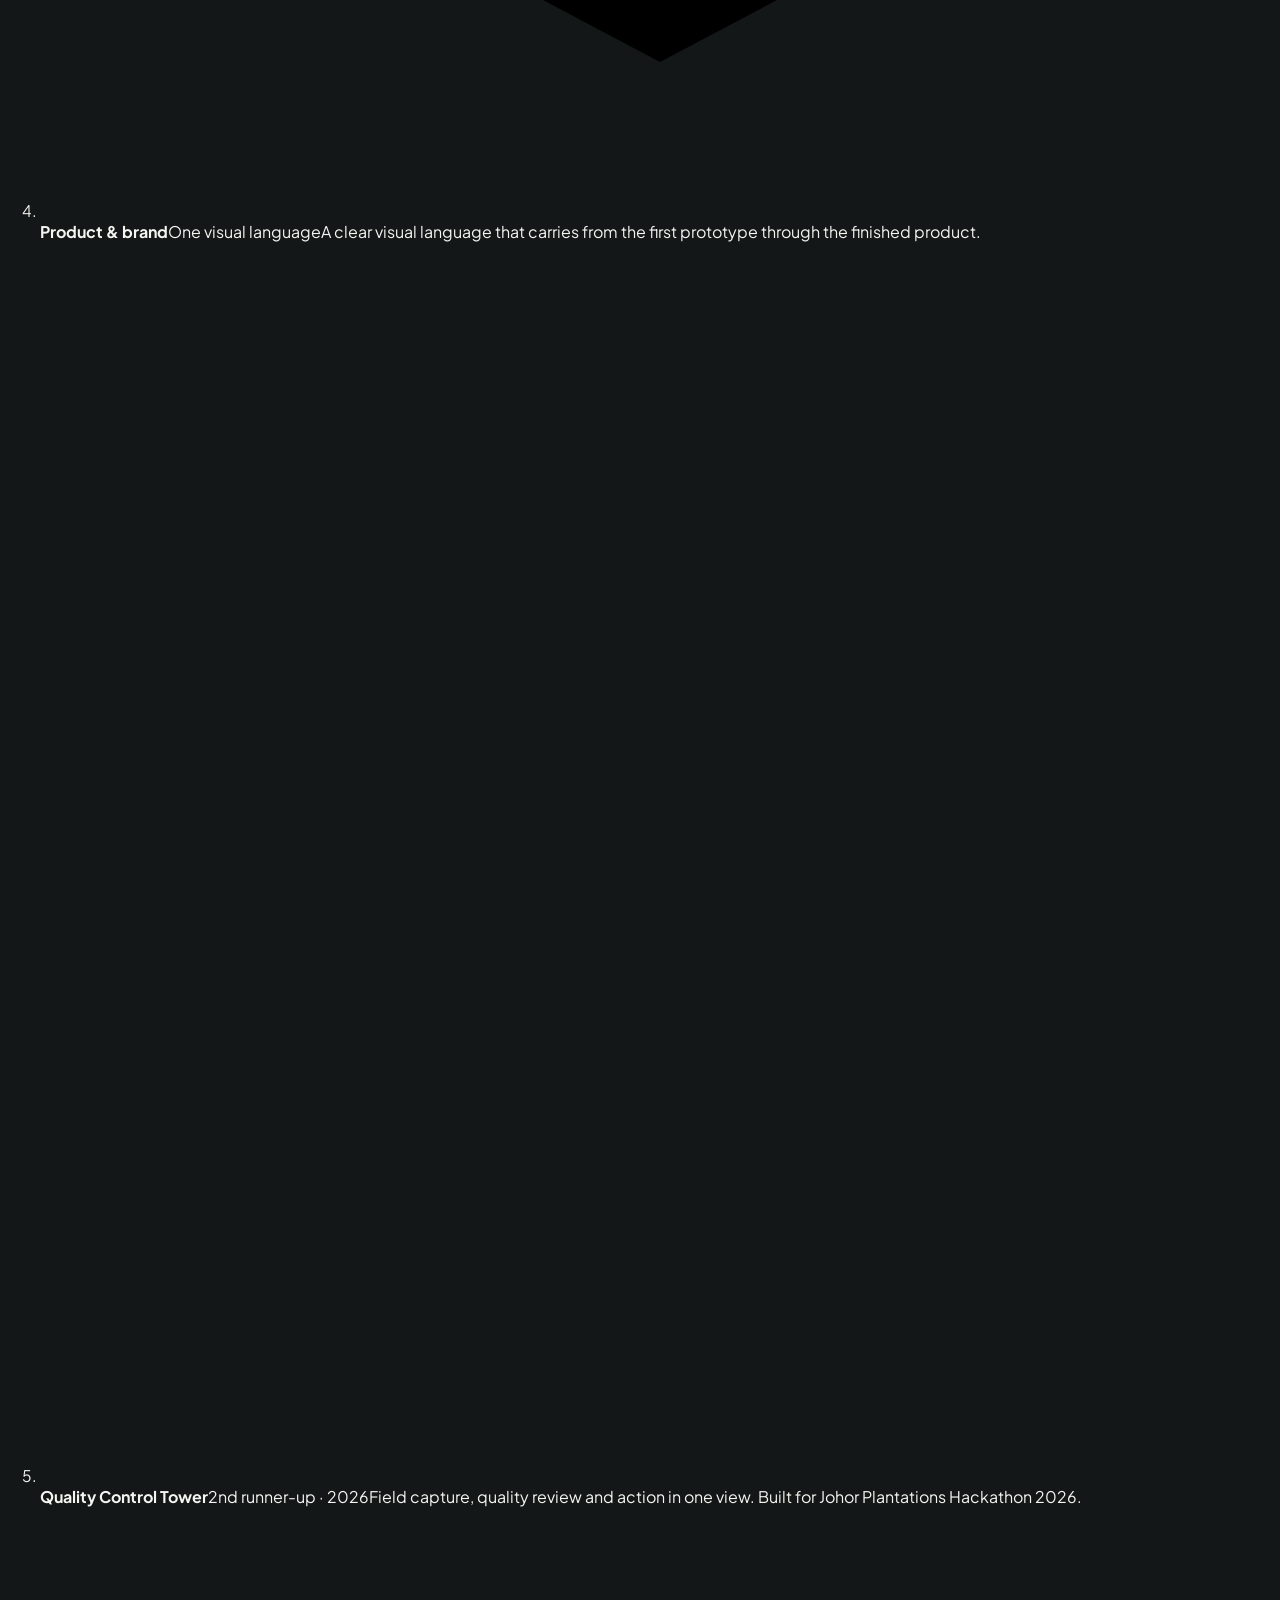
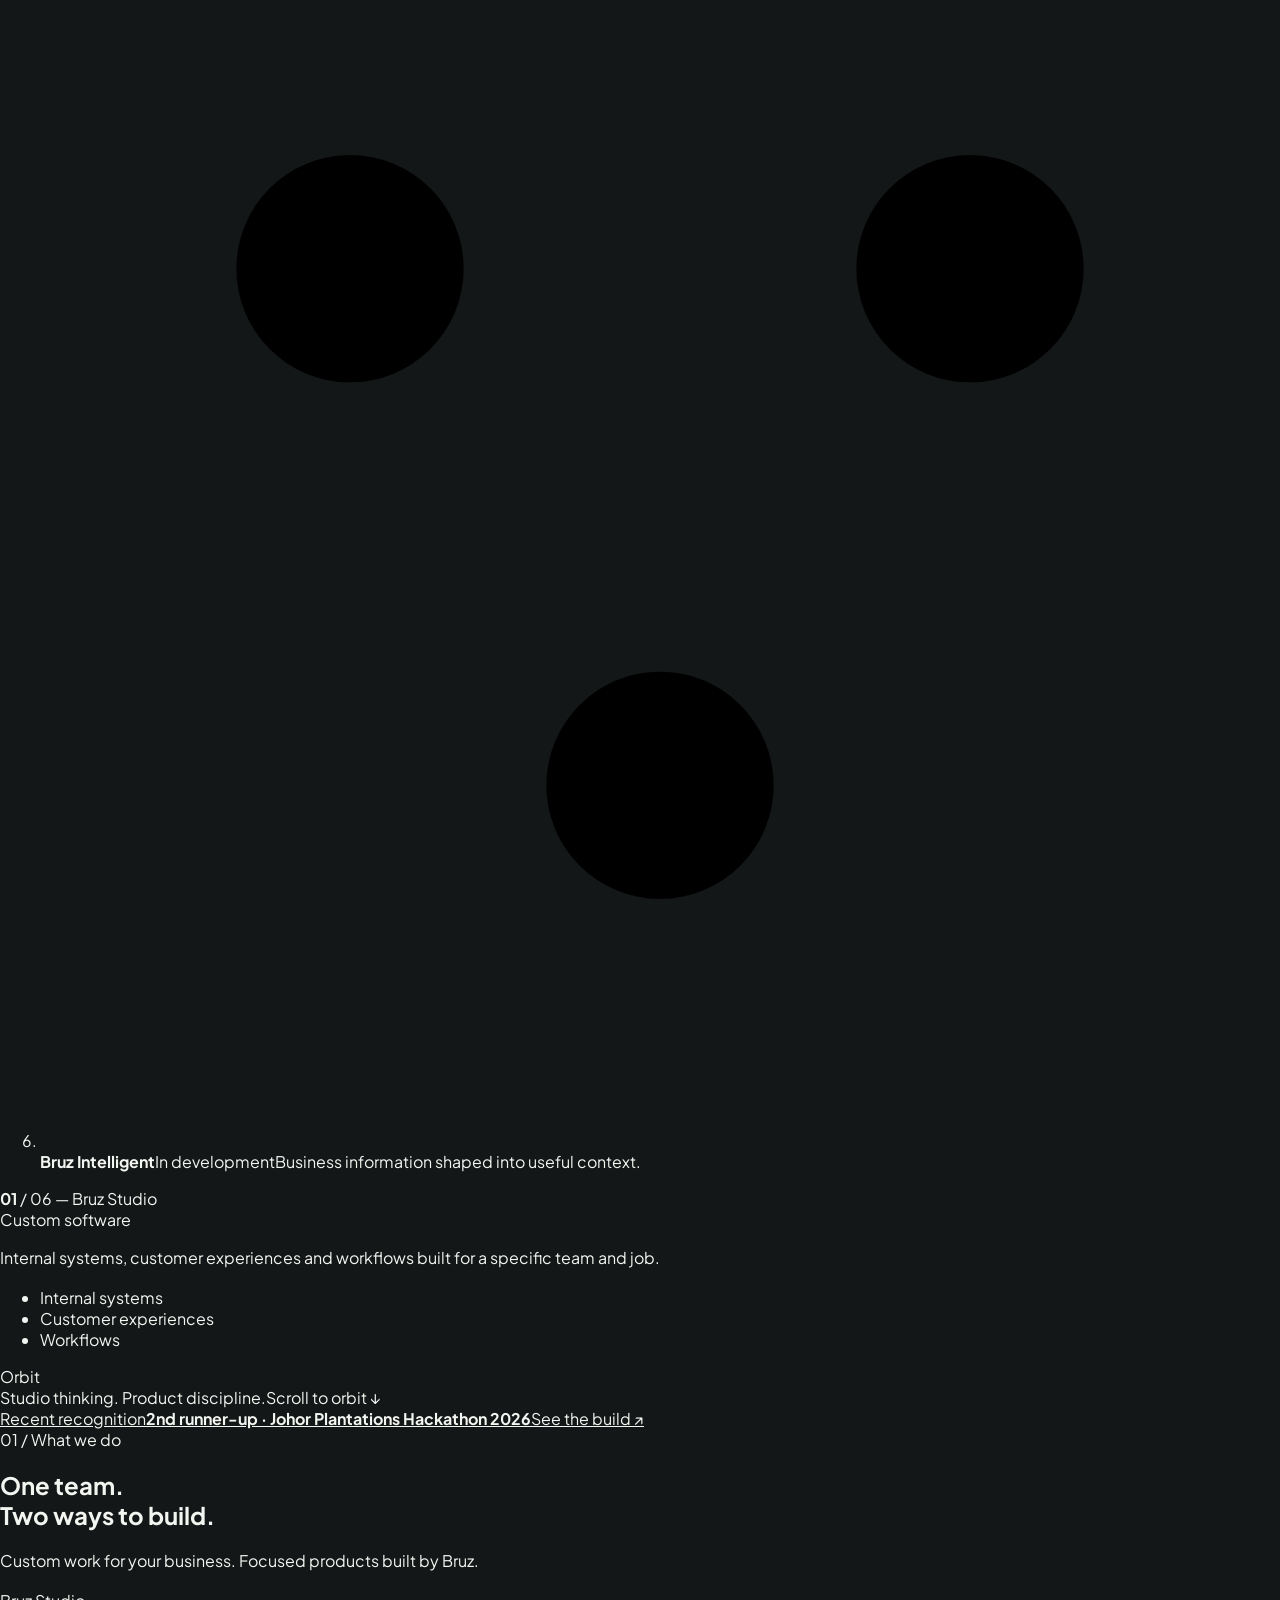
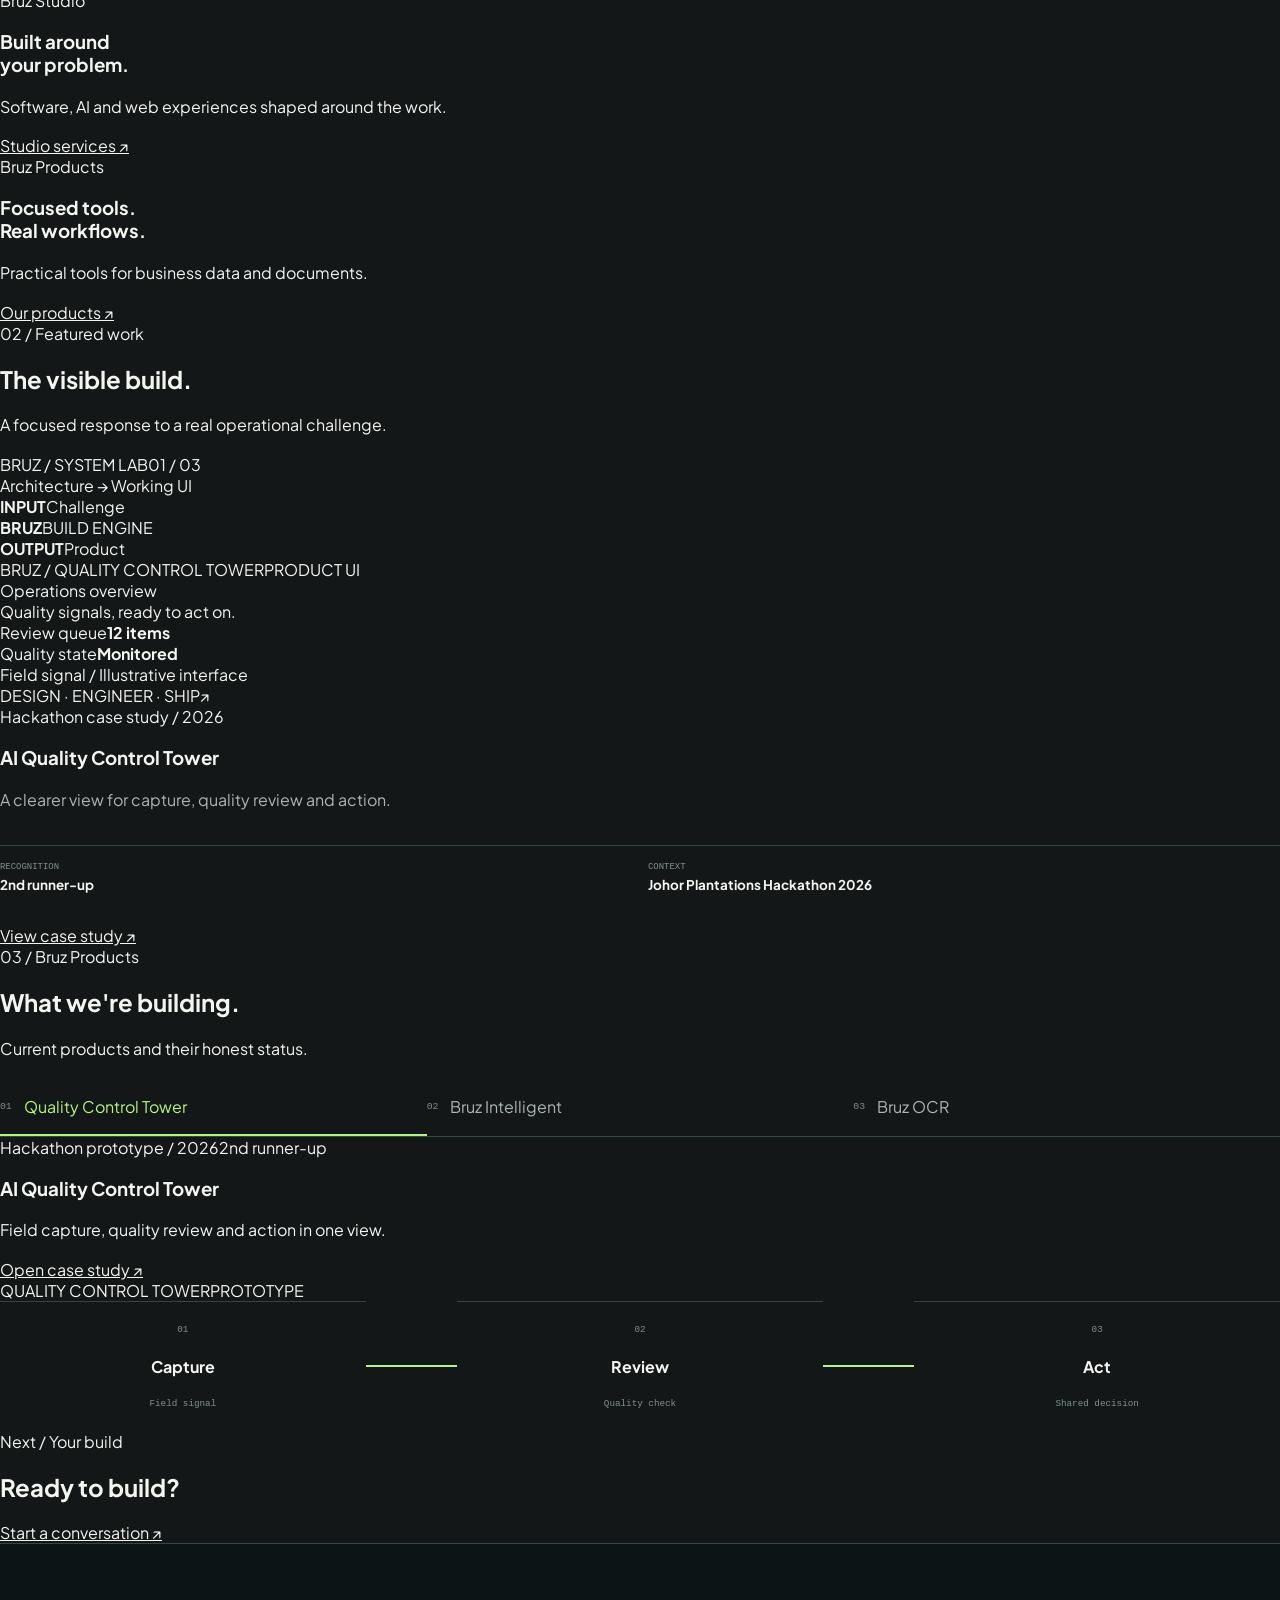
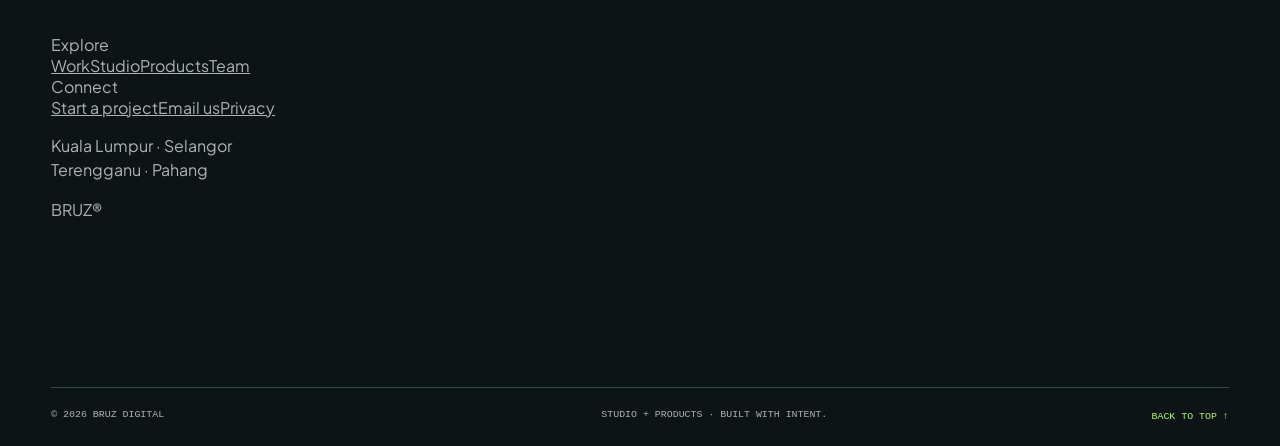
==== commit e7a58cad: "feat(hero): update theme color and restructure header with improved navigation - Change theme-color " ====
--- a/index.html
+++ b/index.html
@@ -1,7 +1,7 @@
 <!doctype html>
 <html lang="en"><head>
   <meta charset="UTF-8"><meta name="viewport" content="width=device-width, initial-scale=1">
-  <meta name="description" content="Bruz Digital builds custom technology and applied AI, while developing focused products for business workflows."><meta name="theme-color" content="#101410">
+  <meta name="description" content="Bruz Digital builds custom technology and applied AI, while developing focused products for business workflows."><meta name="theme-color" content="#000000">
   <meta name="color-scheme" content="dark"><meta property="og:type" content="website"><meta property="og:site_name" content="Bruz Digital">
   <meta property="og:title" content="We build tech. You build business. | Bruz Digital"><meta property="og:description" content="Bruz Digital builds custom technology and applied AI, while developing focused products for business workflows."><meta property="og:url" content="https://bruzdigital.com/"><meta property="og:image" content="https://bruzdigital.com/assets/social/bruz-social-card.png"><meta property="og:image:width" content="1200"><meta property="og:image:height" content="630"><meta property="og:image:alt" content="Bruz Digital — We build tech. You build business.">
   <meta name="twitter:card" content="summary_large_image"><meta name="twitter:title" content="We build tech. You build business. | Bruz Digital"><meta name="twitter:description" content="Bruz Digital builds custom technology and applied AI, while developing focused products for business workflows."><meta name="twitter:image" content="https://bruzdigital.com/assets/social/bruz-social-card.png">
@@ -9,65 +9,156 @@
   <link rel="canonical" href="https://bruzdigital.com/"><link rel="icon" href="assets/brand/favicon.svg" type="image/svg+xml">
   <link rel="preload" href="assets/fonts/plus-jakarta-sans-regular.woff2" as="font" type="font/woff2" crossorigin>
   <link rel="stylesheet" href="revamp.css">
+  <script defer src="assets/vendor/gsap/gsap-3.15.1.min.js"></script>
+  <script defer src="assets/vendor/gsap/ScrollTrigger-3.15.1.min.js"></script>
   <script defer src="revamp.js"></script>
   <script type="application/ld+json">{"@context":"https://schema.org","@type":"Organization","name":"Bruz Digital","url":"https://bruzdigital.com","email":"hello@bruzdigital.com"}</script>
 </head><body>
 <a class="skip-link" href="#main">Skip to content</a>
+
 <header class="site-header">
-  <a class="brand" href="index.html" aria-label="Bruz Digital home"><span class="brand-mark">BRUZ</span><span class="brand-reg">®</span><span class="brand-descriptor">DIGITAL<br>STUDIO + PRODUCTS</span></a>
+  <a class="brand" href="index.html" aria-label="Bruz Digital home"><span class="brand-mark">BRUZ</span><span class="brand-reg">®</span></a>
   <button class="menu-toggle" type="button" aria-controls="site-nav" aria-expanded="false">Menu</button>
-  <nav class="site-nav" id="site-nav" aria-label="Primary navigation"><a href="projects.html">Work</a>
-<a href="services.html">Studio</a>
-<a href="index.html#products">Products</a>
-<a href="team.html">Team</a>
-<a href="contact.html" class="nav-cta">Contact</a></nav>
+  <nav class="site-nav" id="site-nav" aria-label="Primary navigation">
+    <a href="projects.html">Work</a>
+    <a href="services.html">Studio</a>
+    <a href="#products">Products</a>
+    <a href="team.html">Team</a>
+    <a href="contact.html" class="nav-cta">Contact</a>
+  </nav>
 </header>
-<main id="main"><section class="orbit-hero" id="orbit" aria-labelledby="hero-title"><div class="orbit-stage" data-orbit-stage>
-<div class="orbit-bigword" aria-hidden="true">BRUZ</div>
-<svg class="orbit-line orbit-line--back" aria-hidden="true"><path data-orbit-path="back"/></svg>
-<div class="orbit-intro"><div class="eyebrow">Engineering what's next</div><h1 id="hero-title">We build tech.<br><em>You build business.</em></h1></div>
-<div class="orbit-side"><p class="orbit-lede">Great ideas deserve great engineering. We build intelligent software and digital products to make them real.</p><div class="hero-actions"><a class="button button--acid" href="contact.html">Start a project <span aria-hidden="true">↗</span></a><a class="button button--outline" href="projects.html">Our work <span aria-hidden="true">→</span></a></div></div>
-<div class="orbit-glow" aria-hidden="true"></div>
-<div class="orbit-mark" role="img" aria-label="Bruz Digital mark"><div class="orbit-mark__tile"><svg viewBox="0 0 64 64" focusable="false"><path d="M14 15v34h18c10 0 17-5 17-14 0-5-3-9-8-11 3-2 5-5 5-9H35c0 4-3 6-8 6h-3v-6H14zm10 16h8c4 0 6 2 6 5s-2 5-6 5h-8V31z" fill="currentColor"/><circle cx="51" cy="13" r="4" class="orbit-mark__dot"/></svg></div></div>
-<ol class="orbit-orbs" aria-label="What Bruz builds"><li class="orb is-on" data-kind="Bruz Studio" data-title="Custom" data-accent="software" data-text="Internal systems, customer experiences and workflows built for a specific team and job." data-tags="Internal systems|Customer experiences|Workflows"><span class="orb__chip" aria-hidden="true"><svg viewBox="0 0 24 24" focusable="false"><path d="M8 8l-4 4 4 4M16 8l4 4-4 4M13.5 5l-3 14"/></svg></span><span class="orb__text"><b>Custom software</b><small>Tools built for the job</small></span></li><li class="orb orb--dark" data-kind="Bruz Studio" data-title="Applied" data-accent="AI" data-text="AI features designed around useful tasks, data quality and human review." data-tags="Useful tasks|Data quality|Human review"><span class="orb__chip" aria-hidden="true"><svg viewBox="0 0 24 24" focusable="false"><path d="M12 3l1.9 5.6L19.5 10l-5.6 1.9L12 17.5l-1.9-5.6L4.5 10l5.6-1.4L12 3z"/><path d="M18.5 16.5l.7 2 2 .7-2 .7-.7 2-.7-2-2-.7 2-.7.7-2z"/></svg></span><span class="orb__text"><b>Applied AI</b><small>Intelligence in context</small></span></li><li class="orb" data-kind="Bruz Studio" data-title="Web" data-accent="experiences" data-text="Fast, accessible sites and interfaces that explain the offer and make the next step obvious." data-tags="Sites|Interfaces|Accessibility"><span class="orb__chip" aria-hidden="true"><svg viewBox="0 0 24 24" focusable="false"><rect x="3.5" y="5" width="17" height="14" rx="2"/><path d="M3.5 9h17M7 7h.01M9.5 7h.01"/></svg></span><span class="orb__text"><b>Web experiences</b><small>Sites and interfaces</small></span></li><li class="orb" data-kind="Bruz Studio" data-title="Product &amp; brand" data-accent="systems" data-text="A clear visual language that carries from the first prototype through the finished product." data-tags="Prototypes|Product UI|Brand"><span class="orb__chip" aria-hidden="true"><svg viewBox="0 0 24 24" focusable="false"><path d="M12 4l8.5 4.5L12 13 3.5 8.5 12 4z"/><path d="M3.5 12.5L12 17l8.5-4.5M3.5 16.5L12 21l8.5-4.5"/></svg></span><span class="orb__text"><b>Product &amp; brand systems</b><small>One visual language</small></span></li><li class="orb orb--dark" data-kind="Bruz Products" data-title="Quality Control" data-accent="Tower" data-text="Field capture, quality review and action in one view. Built for Johor Plantations Hackathon 2026." data-tags="Hackathon prototype|2nd runner-up|2026"><span class="orb__chip" aria-hidden="true"><svg viewBox="0 0 24 24" focusable="false"><path d="M5 20V11M10 20V6M15 20v-7M20 20V9M3 20h18"/></svg></span><span class="orb__text"><b>Quality Control Tower</b><small>2nd runner-up · 2026</small></span></li><li class="orb" data-kind="Bruz Products" data-title="Bruz" data-accent="Intelligent" data-text="Business information shaped into useful context." data-tags="AI + data|In development"><span class="orb__chip" aria-hidden="true"><svg viewBox="0 0 24 24" focusable="false"><circle cx="6" cy="7" r="2.2"/><circle cx="18" cy="7" r="2.2"/><circle cx="12" cy="17" r="2.2"/><path d="M8 8.2l2.8 6.8M16 8.2l-2.8 6.8M8.2 7h7.6"/></svg></span><span class="orb__text"><b>Bruz Intelligent</b><small>In development</small></span></li></ol>
-<svg class="orbit-line orbit-line--front" aria-hidden="true"><path data-orbit-path="front"/></svg>
-<div class="orbit-halo" aria-hidden="true"></div>
-<div class="orbit-detail" id="orbit-detail" aria-hidden="true"><div class="orbit-detail__count"><b data-detail="num">01</b><span>/ 06</span><span>— <span data-detail="kind">Bruz Studio</span></span></div><div class="orbit-detail__body" data-detail="body"><h2 class="orbit-detail__title" data-detail="title">Custom <em>software</em></h2><p data-detail="text">Internal systems, customer experiences and workflows built for a specific team and job.</p><div class="orbit-detail__tags" data-detail="tags"><span>Internal systems</span><span>Customer experiences</span><span>Workflows</span></div></div></div>
-<div class="orbit-ticks" aria-hidden="true"><span>Orbit</span><i></i><i></i><i></i><i></i><i></i><i></i></div>
-<div class="orbit-finale"><div class="eyebrow">The Bruz way</div><h2>One team.<br>Two ways <em>to build.</em></h2><p>Custom work for your business. Focused products built by Bruz.</p><a class="button button--acid" href="contact.html">Start a conversation <span aria-hidden="true">↗</span></a></div>
-<div class="orbit-foot-l"><span class="orbit-star" aria-hidden="true">★</span><span>2nd runner-up · Johor Plantations Hackathon 2026</span></div>
-<div class="orbit-foot-r" aria-hidden="true"><span data-orbit-label>Scroll to orbit</span><svg class="orbit-dial" viewBox="0 0 44 44"><circle cx="22" cy="22" r="20" class="orbit-dial__track"/><circle cx="22" cy="22" r="20" class="orbit-dial__arc" data-orbit-dial transform="rotate(-90 22 22)"/><path d="M22 16v12M17.5 23.5L22 28l4.5-4.5"/></svg></div>
-</div></section>
-<a class="achievement" href="projects.html#quality-control-tower"><span class="eyebrow">Recent recognition</span><strong>2nd runner-up · Johor Plantations Hackathon 2026</strong><span>See the build ↗</span></a>
-<section class="section section--light" id="approach" aria-labelledby="approach-title"><div class="section-head"><div><div class="eyebrow eyebrow--dark">01 / What we do</div><h2 id="approach-title">One team.<br>Two ways to build.</h2></div><p class="section-lead">Custom work for your business. Focused products built by Bruz.</p></div><div class="pathways"><article class="pathway"><div class="eyebrow eyebrow--dark">Bruz Studio</div><h3>Built around<br>your problem.</h3><p>Software, AI and web experiences shaped around the work.</p><a href="services.html">Studio services ↗</a></article><article class="pathway"><div class="eyebrow eyebrow--dark">Bruz Products</div><h3>Focused tools.<br>Real workflows.</h3><p>Practical tools for business data and documents.</p><a href="#products">Our products ↗</a></article></div></section>
-<section class="section section--dark" id="featured-work" aria-labelledby="featured-title"><div class="section-head"><div><div class="eyebrow">02 / Featured work</div><h2 id="featured-title">The visible build.</h2></div><p class="section-lead">A focused response to a real operational challenge.</p></div><div class="case-layout"><div class="lab-visual" aria-label="Bruz System Lab: an architecture diagram transforms into a working product interface">
-  <div class="visual-top"><span>BRUZ / SYSTEM LAB</span><span>01 / 03</span></div>
-  <div class="visual-stage">
-    <div class="lab-status"><i aria-hidden="true"></i><span>Architecture → Working UI</span></div>
-    <div class="lab-grid" aria-hidden="true"></div>
-    <div class="lab-schematic" aria-hidden="true">
-      <div class="lab-node lab-node--input"><strong>INPUT</strong><span>Challenge</span></div>
-      <i class="lab-connector lab-connector--one"></i><i class="lab-junction lab-junction--one"></i>
-      <div class="lab-node lab-node--core"><strong>BRUZ</strong><span>BUILD ENGINE</span></div>
-      <i class="lab-connector lab-connector--two"></i><i class="lab-junction lab-junction--two"></i>
-      <div class="lab-node lab-node--output"><strong>OUTPUT</strong><span>Product</span></div>
+
+<main id="main">
+
+<!-- ═══ HERO ═══ -->
+<section class="hero" id="hero" aria-labelledby="hero-title">
+  <div class="hero-pin">
+    <div class="hero-content">
+      <span class="label">Engineering what's next</span>
+      <h1 id="hero-title">We build tech.<br><em>You build business.</em></h1>
     </div>
-    <div class="product-ui" aria-hidden="true">
-      <div class="ui-top"><span>BRUZ / QUALITY CONTROL TOWER</span><span>PRODUCT UI</span></div>
-      <div class="ui-content"><span class="ui-kicker">Operations overview</span><div class="ui-title">Quality signals, ready to act on.</div><div class="ui-grid"><div class="ui-panel"><span>Review queue</span><strong>12 items</strong></div><div class="ui-panel"><span>Quality state</span><strong>Monitored</strong></div><div class="ui-panel ui-panel--chart"><span>Field signal / Illustrative interface</span><div class="bars"><i></i><i></i><i></i><i></i><i></i><i></i><i></i></div></div></div></div>
+    <div class="hero-aside">
+      <p class="hero-lede">Great ideas deserve great engineering. We build intelligent software and digital products to make them real.</p>
+      <div class="hero-actions"><a class="btn btn--glow" href="contact.html">Start a project <span aria-hidden="true">↗</span></a><a class="btn btn--ghost" href="projects.html">Our work <span aria-hidden="true">→</span></a></div>
+    </div>
+
+    <div class="hero-stage">
+      <div class="hero-halo" aria-hidden="true"></div>
+      <div class="hero-orbit-line" aria-hidden="true"></div>
+      <div class="hero-mark" aria-hidden="true">
+        <div class="hero-mark__glow"></div>
+        <div class="hero-mark__ring"></div>
+        <div class="hero-mark__face"><svg viewBox="0 0 64 64" focusable="false"><path d="M14 15v34h18c10 0 17-5 17-14 0-5-3-9-8-11 3-2 5-5 5-9H35c0 4-3 6-8 6h-3v-6H14zm10 16h8c4 0 6 2 6 5s-2 5-6 5h-8V31z" fill="currentColor"/><circle cx="51" cy="13" r="4" class="mark-dot"/></svg></div>
+      </div>
+
+      <ol class="glass-ring" aria-label="What Bruz builds">
+        <li class="glass-card is-front" data-kind="Bruz Studio" data-tags="Internal systems|Customer experiences|Workflows"><span class="glass-card__icon"><svg viewBox="0 0 24 24" focusable="false"><path d="M8 8l-4 4 4 4M16 8l4 4-4 4M13.5 5l-3 14"/></svg></span><span class="glass-card__body"><strong>Custom software</strong><span>Tools built for the job</span><span class="glass-card__desc">Internal systems, customer experiences and workflows built for a specific team and job.</span></span></li>
+        <li class="glass-card" data-kind="Bruz Studio" data-tags="Useful tasks|Data quality|Human review"><span class="glass-card__icon"><svg viewBox="0 0 24 24" focusable="false"><path d="M12 3l1.9 5.6L19.5 10l-5.6 1.9L12 17.5l-1.9-5.6L4.5 10l5.6-1.4L12 3z"/><path d="M18.5 16.5l.7 2 2 .7-2 .7-.7 2-.7-2-2-.7 2-.7.7-2z"/></svg></span><span class="glass-card__body"><strong>Applied AI</strong><span>Intelligence in context</span><span class="glass-card__desc">AI features designed around useful tasks, data quality and human review.</span></span></li>
+        <li class="glass-card" data-kind="Bruz Studio" data-tags="Sites|Interfaces|Accessibility"><span class="glass-card__icon"><svg viewBox="0 0 24 24" focusable="false"><rect x="3.5" y="5" width="17" height="14" rx="2"/><path d="M3.5 9h17M7 7h.01M9.5 7h.01"/></svg></span><span class="glass-card__body"><strong>Web experiences</strong><span>Sites and interfaces</span><span class="glass-card__desc">Fast, accessible sites and interfaces that explain the offer and make the next step obvious.</span></span></li>
+        <li class="glass-card" data-kind="Bruz Studio" data-tags="Prototypes|Product UI|Brand"><span class="glass-card__icon"><svg viewBox="0 0 24 24" focusable="false"><path d="M12 4l8.5 4.5L12 13 3.5 8.5 12 4z"/><path d="M3.5 12.5L12 17l8.5-4.5M3.5 16.5L12 21l8.5-4.5"/></svg></span><span class="glass-card__body"><strong>Product &amp; brand</strong><span>One visual language</span><span class="glass-card__desc">A clear visual language that carries from the first prototype through the finished product.</span></span></li>
+        <li class="glass-card" data-kind="Bruz Products" data-tags="Hackathon prototype|2nd runner-up|2026"><span class="glass-card__icon"><svg viewBox="0 0 24 24" focusable="false"><path d="M5 20V11M10 20V6M15 20v-7M20 20V9M3 20h18"/></svg></span><span class="glass-card__body"><strong>Quality Control Tower</strong><span>2nd runner-up · 2026</span><span class="glass-card__desc">Field capture, quality review and action in one view. Built for Johor Plantations Hackathon 2026.</span></span></li>
+        <li class="glass-card" data-kind="Bruz Products" data-tags="AI + data|In development"><span class="glass-card__icon"><svg viewBox="0 0 24 24" focusable="false"><circle cx="6" cy="7" r="2.2"/><circle cx="18" cy="7" r="2.2"/><circle cx="12" cy="17" r="2.2"/><path d="M8 8.2l2.8 6.8M16 8.2l-2.8 6.8M8.2 7h7.6"/></svg></span><span class="glass-card__body"><strong>Bruz Intelligent</strong><span>In development</span><span class="glass-card__desc">Business information shaped into useful context.</span></span></li>
+      </ol>
+    </div>
+
+    <div class="hero-detail" aria-hidden="true"><div class="hero-detail__body">
+      <div class="hero-detail__index"><b data-detail="num">01</b> / 06 — <span data-detail="kind">Bruz Studio</span></div>
+      <div class="hero-detail__title" data-detail="title">Custom software</div>
+      <p data-detail="desc">Internal systems, customer experiences and workflows built for a specific team and job.</p>
+      <ul class="hero-detail__tags" data-detail="tags"><li>Internal systems</li><li>Customer experiences</li><li>Workflows</li></ul>
+    </div></div>
+
+    <div class="hero-progress" aria-hidden="true"><span>Orbit</span><i></i><i></i><i></i><i></i><i></i><i></i></div>
+    <div class="hero-foot"><span>Studio thinking. Product discipline.</span><span>Scroll to orbit ↓</span></div>
+  </div>
+</section>
+
+<!-- Achievement -->
+<a class="achieve" href="projects.html#quality-control-tower"><span class="label">Recent recognition</span><strong>2nd runner-up · Johor Plantations Hackathon 2026</strong><span>See the build ↗</span></a>
+
+<!-- ═══ APPROACH ═══ -->
+<section class="scene" id="approach" aria-labelledby="approach-title">
+  <div class="scene-inner">
+    <header class="scene-head"><div><span class="label">01 / What we do</span><h2 id="approach-title">One team.<br>Two ways to build.</h2></div><p class="scene-lead">Custom work for your business. Focused products built by Bruz.</p></header>
+    <div class="glass-duo">
+      <article class="glass-panel"><span class="label">Bruz Studio</span><h3>Built around<br>your problem.</h3><p>Software, AI and web experiences shaped around the work.</p><a href="services.html">Studio services ↗</a></article>
+      <article class="glass-panel"><span class="label">Bruz Products</span><h3>Focused tools.<br>Real workflows.</h3><p>Practical tools for business data and documents.</p><a href="#products">Our products ↗</a></article>
     </div>
   </div>
-  <div class="visual-bottom"><span>DESIGN · ENGINEER · SHIP</span><span aria-hidden="true">↗</span></div>
-</div><div class="case-copy"><div class="eyebrow">Hackathon case study / 2026</div><h2>AI Quality Control Tower</h2><p>A clearer view for capture, quality review and action.</p><div class="case-facts"><div><span>Recognition</span><strong>2nd runner-up</strong></div><div><span>Context</span><strong>Johor Plantations Hackathon 2026</strong></div></div><a class="button button--acid" href="projects.html#quality-control-tower">View case study <span aria-hidden="true">↗</span></a></div></div></section>
-<section class="section section--light" id="products" aria-labelledby="products-title"><div class="section-head"><div><div class="eyebrow eyebrow--dark">03 / Bruz Products</div><h2 id="products-title">What we're building.</h2></div><p class="section-lead">Current products and their honest status.</p></div><div class="product-explorer"><div class="product-tabs" role="tablist" aria-label="Bruz product demos"><button type="button" role="tab" id="tab-tower" aria-selected="true" aria-controls="panel-tower" data-product-tab="tower"><span>01</span>Quality Control Tower</button><button type="button" role="tab" id="tab-intelligent" aria-selected="false" aria-controls="panel-intelligent" data-product-tab="intelligent" tabindex="-1"><span>02</span>Bruz Intelligent</button><button type="button" role="tab" id="tab-ocr" aria-selected="false" aria-controls="panel-ocr" data-product-tab="ocr" tabindex="-1"><span>03</span>Bruz OCR</button></div><div class="product-demo" id="panel-tower" role="tabpanel" aria-labelledby="tab-tower" data-product-panel="tower"><div class="demo-copy"><div class="product-index"><span>Hackathon prototype / 2026</span><span class="status">2nd runner-up</span></div><h3>AI Quality Control Tower</h3><p>Field capture, quality review and action in one view.</p><a href="projects.html#quality-control-tower">Open case study ↗</a></div><div class="demo-interface demo-interface--tower" aria-label="Illustrative Quality Control Tower workflow"><div class="demo-bar"><span>QUALITY CONTROL TOWER</span><span>PROTOTYPE</span></div><div class="tower-flow"><div><b>01</b><strong>Capture</strong><span>Field signal</span></div><i></i><div><b>02</b><strong>Review</strong><span>Quality check</span></div><i></i><div><b>03</b><strong>Act</strong><span>Shared decision</span></div></div></div></div><div class="product-demo" id="panel-intelligent" role="tabpanel" aria-labelledby="tab-intelligent" data-product-panel="intelligent" hidden><div class="demo-copy"><div class="product-index"><span>AI + data direction</span><span class="status">In development</span></div><h3>Bruz Intelligent</h3><p>Business information shaped into useful context.</p><a href="contact.html">Discuss the product ↗</a></div><div class="demo-interface demo-interface--intelligent" aria-label="Bruz Intelligent development pipeline"><div class="demo-bar"><span>BRUZ INTELLIGENT</span><span>DEVELOPMENT VIEW</span></div><div class="intelligent-flow"><div><span>01 / INPUT</span><strong>Business data</strong></div><div><span>02 / CONTEXT</span><strong>Structured knowledge</strong></div><div><span>03 / USE</span><strong>Useful workflow</strong></div></div><small>Product direction · Interface illustration</small></div></div><div class="product-demo" id="panel-ocr" role="tabpanel" aria-labelledby="tab-ocr" data-product-panel="ocr" hidden><div class="demo-copy"><div class="product-index"><span>Local document intelligence</span><span class="status">Early foundation</span></div><h3>Bruz OCR</h3><p>Ingestion and image-quality checks are built. Recognition, review and export are planned.</p><a href="contact.html">Discuss the product ↗</a></div><div class="demo-interface demo-interface--ocr" aria-label="Bruz OCR implementation status"><div class="demo-bar"><span>BRUZ OCR / LOCAL PIPELINE</span><span>FOUNDATION</span></div><ol class="ocr-pipeline"><li class="is-built"><b>01</b><span>Ingest</span><small>Built</small></li><li class="is-built"><b>02</b><span>Validate</span><small>Built</small></li><li class="is-built"><b>03</b><span>Quality</span><small>Built</small></li><li><b>04</b><span>Recognize</span><small>Planned</small></li><li><b>05</b><span>Review</span><small>Planned</small></li><li><b>06</b><span>Export</span><small>Planned</small></li></ol></div></div></div></section>
-<section class="cta-band"><div><div class="eyebrow eyebrow--dark">Next / Your build</div><h2>Ready to build?</h2></div><a class="button button--dark" href="contact.html">Start a conversation <span aria-hidden="true">↗</span></a></section></main>
+</section>
+
+<!-- ═══ FEATURED WORK ═══ -->
+<section class="scene scene--deep" id="featured-work" aria-labelledby="featured-title">
+  <div class="scene-inner">
+    <header class="scene-head"><div><span class="label">02 / Featured work</span><h2 id="featured-title">The visible build.</h2></div><p class="scene-lead">A focused response to a real operational challenge.</p></header>
+    <div class="case-row">
+      <div class="case-visual" aria-label="Bruz System Lab: an architecture diagram transforms into a working product interface">
+        <div class="cv-bar"><span>BRUZ / SYSTEM LAB</span><span>01 / 03</span></div>
+        <div class="cv-stage">
+          <div class="cv-status"><i aria-hidden="true"></i><span>Architecture → Working UI</span></div>
+          <div class="cv-grid" aria-hidden="true"></div>
+          <div class="cv-schematic" aria-hidden="true">
+            <div class="cv-node cv-node--in"><strong>INPUT</strong><span>Challenge</span></div>
+            <i class="cv-wire cv-wire--1"></i><i class="cv-dot cv-dot--1"></i>
+            <div class="cv-node cv-node--core"><strong>BRUZ</strong><span>BUILD ENGINE</span></div>
+            <i class="cv-wire cv-wire--2"></i><i class="cv-dot cv-dot--2"></i>
+            <div class="cv-node cv-node--out"><strong>OUTPUT</strong><span>Product</span></div>
+          </div>
+          <div class="cv-product" aria-hidden="true">
+            <div class="cvp-bar"><span>BRUZ / QUALITY CONTROL TOWER</span><span>PRODUCT UI</span></div>
+            <div class="cvp-body"><span class="cvp-kicker">Operations overview</span><div class="cvp-title">Quality signals, ready to act on.</div><div class="cvp-grid"><div class="cvp-cell"><span>Review queue</span><strong>12 items</strong></div><div class="cvp-cell"><span>Quality state</span><strong>Monitored</strong></div><div class="cvp-cell cvp-cell--wide"><span>Field signal / Illustrative interface</span><div class="cvp-bars"><i></i><i></i><i></i><i></i><i></i><i></i><i></i></div></div></div></div>
+          </div>
+        </div>
+        <div class="cv-foot"><span>DESIGN · ENGINEER · SHIP</span><span aria-hidden="true">↗</span></div>
+      </div>
+      <div class="case-copy"><span class="label">Hackathon case study / 2026</span><h3>AI Quality Control Tower</h3><p>A clearer view for capture, quality review and action.</p><div class="case-facts"><div><span>Recognition</span><strong>2nd runner-up</strong></div><div><span>Context</span><strong>Johor Plantations Hackathon 2026</strong></div></div><a class="btn btn--glow" href="projects.html#quality-control-tower">View case study <span aria-hidden="true">↗</span></a></div>
+    </div>
+  </div>
+</section>
+
+<!-- ═══ PRODUCTS ═══ -->
+<section class="scene" id="products" aria-labelledby="products-title">
+  <div class="scene-inner">
+    <header class="scene-head"><div><span class="label">03 / Bruz Products</span><h2 id="products-title">What we're building.</h2></div><p class="scene-lead">Current products and their honest status.</p></header>
+    <div class="product-explorer">
+      <div class="product-tabs" role="tablist" aria-label="Bruz product demos">
+        <button type="button" role="tab" id="tab-tower" aria-selected="true" aria-controls="panel-tower"><span>01</span>Quality Control Tower</button>
+        <button type="button" role="tab" id="tab-intelligent" aria-selected="false" aria-controls="panel-intelligent" tabindex="-1"><span>02</span>Bruz Intelligent</button>
+        <button type="button" role="tab" id="tab-ocr" aria-selected="false" aria-controls="panel-ocr" tabindex="-1"><span>03</span>Bruz OCR</button>
+      </div>
+      <div class="product-pane" id="panel-tower" role="tabpanel" aria-labelledby="tab-tower">
+        <div class="pp-copy"><div class="pp-meta"><span>Hackathon prototype / 2026</span><span class="status-badge">2nd runner-up</span></div><h3>AI Quality Control Tower</h3><p>Field capture, quality review and action in one view.</p><a href="projects.html#quality-control-tower">Open case study ↗</a></div>
+        <div class="pp-demo"><div class="pp-bar"><span>QUALITY CONTROL TOWER</span><span>PROTOTYPE</span></div><div class="tower-flow"><div><b>01</b><strong>Capture</strong><span>Field signal</span></div><i></i><div><b>02</b><strong>Review</strong><span>Quality check</span></div><i></i><div><b>03</b><strong>Act</strong><span>Shared decision</span></div></div></div>
+      </div>
+      <div class="product-pane" id="panel-intelligent" role="tabpanel" aria-labelledby="tab-intelligent" hidden>
+        <div class="pp-copy"><div class="pp-meta"><span>AI + data direction</span><span class="status-badge">In development</span></div><h3>Bruz Intelligent</h3><p>Business information shaped into useful context.</p><a href="contact.html">Discuss the product ↗</a></div>
+        <div class="pp-demo"><div class="pp-bar"><span>BRUZ INTELLIGENT</span><span>DEVELOPMENT VIEW</span></div><div class="intel-flow"><div><span>01 / INPUT</span><strong>Business data</strong></div><div><span>02 / CONTEXT</span><strong>Structured knowledge</strong></div><div><span>03 / USE</span><strong>Useful workflow</strong></div></div><small>Product direction · Interface illustration</small></div>
+      </div>
+      <div class="product-pane" id="panel-ocr" role="tabpanel" aria-labelledby="tab-ocr" hidden>
+        <div class="pp-copy"><div class="pp-meta"><span>Local document intelligence</span><span class="status-badge">Early foundation</span></div><h3>Bruz OCR</h3><p>Ingestion and image-quality checks are built. Recognition, review and export are planned.</p><a href="contact.html">Discuss the product ↗</a></div>
+        <div class="pp-demo"><div class="pp-bar"><span>BRUZ OCR / LOCAL PIPELINE</span><span>FOUNDATION</span></div><ol class="ocr-pipe"><li class="is-done"><b>01</b><span>Ingest</span><small>Built</small></li><li class="is-done"><b>02</b><span>Validate</span><small>Built</small></li><li class="is-done"><b>03</b><span>Quality</span><small>Built</small></li><li><b>04</b><span>Recognize</span><small>Planned</small></li><li><b>05</b><span>Review</span><small>Planned</small></li><li><b>06</b><span>Export</span><small>Planned</small></li></ol></div>
+      </div>
+    </div>
+  </div>
+</section>
+
+<!-- ═══ CTA ═══ -->
+<section class="cta-scene">
+  <div class="cta-halo" aria-hidden="true"></div>
+  <span class="label">Next / Your build</span>
+  <h2>Ready to build?</h2>
+  <a class="btn btn--glow btn--lg" href="contact.html">Start a conversation <span aria-hidden="true">↗</span></a>
+</section>
+
+</main>
+
 <footer class="site-footer">
-  <div class="footer-directory">
+  <div class="footer-dir">
     <div><span>Explore</span><nav aria-label="Footer navigation"><a href="projects.html">Work</a><a href="services.html">Studio</a><a href="index.html#products">Products</a><a href="team.html">Team</a></nav></div>
     <div><span>Connect</span><nav aria-label="Contact links"><a href="contact.html">Start a project</a><a href="mailto:hello@bruzdigital.com">Email us</a><a href="privacy.html">Privacy</a></nav></div>
     <p>Kuala Lumpur · Selangor<br>Terengganu · Pahang</p>
   </div>
-  <div class="footer-wordmark" aria-hidden="true">BRUZ<span>®</span></div>
+  <div class="footer-mark" aria-hidden="true">BRUZ<span>®</span></div>
   <div class="footer-base"><p>© 2026 Bruz Digital</p><p>Studio + Products · Built with intent.</p><a href="#main">Back to top ↑</a></div>
 </footer>
 </body></html>
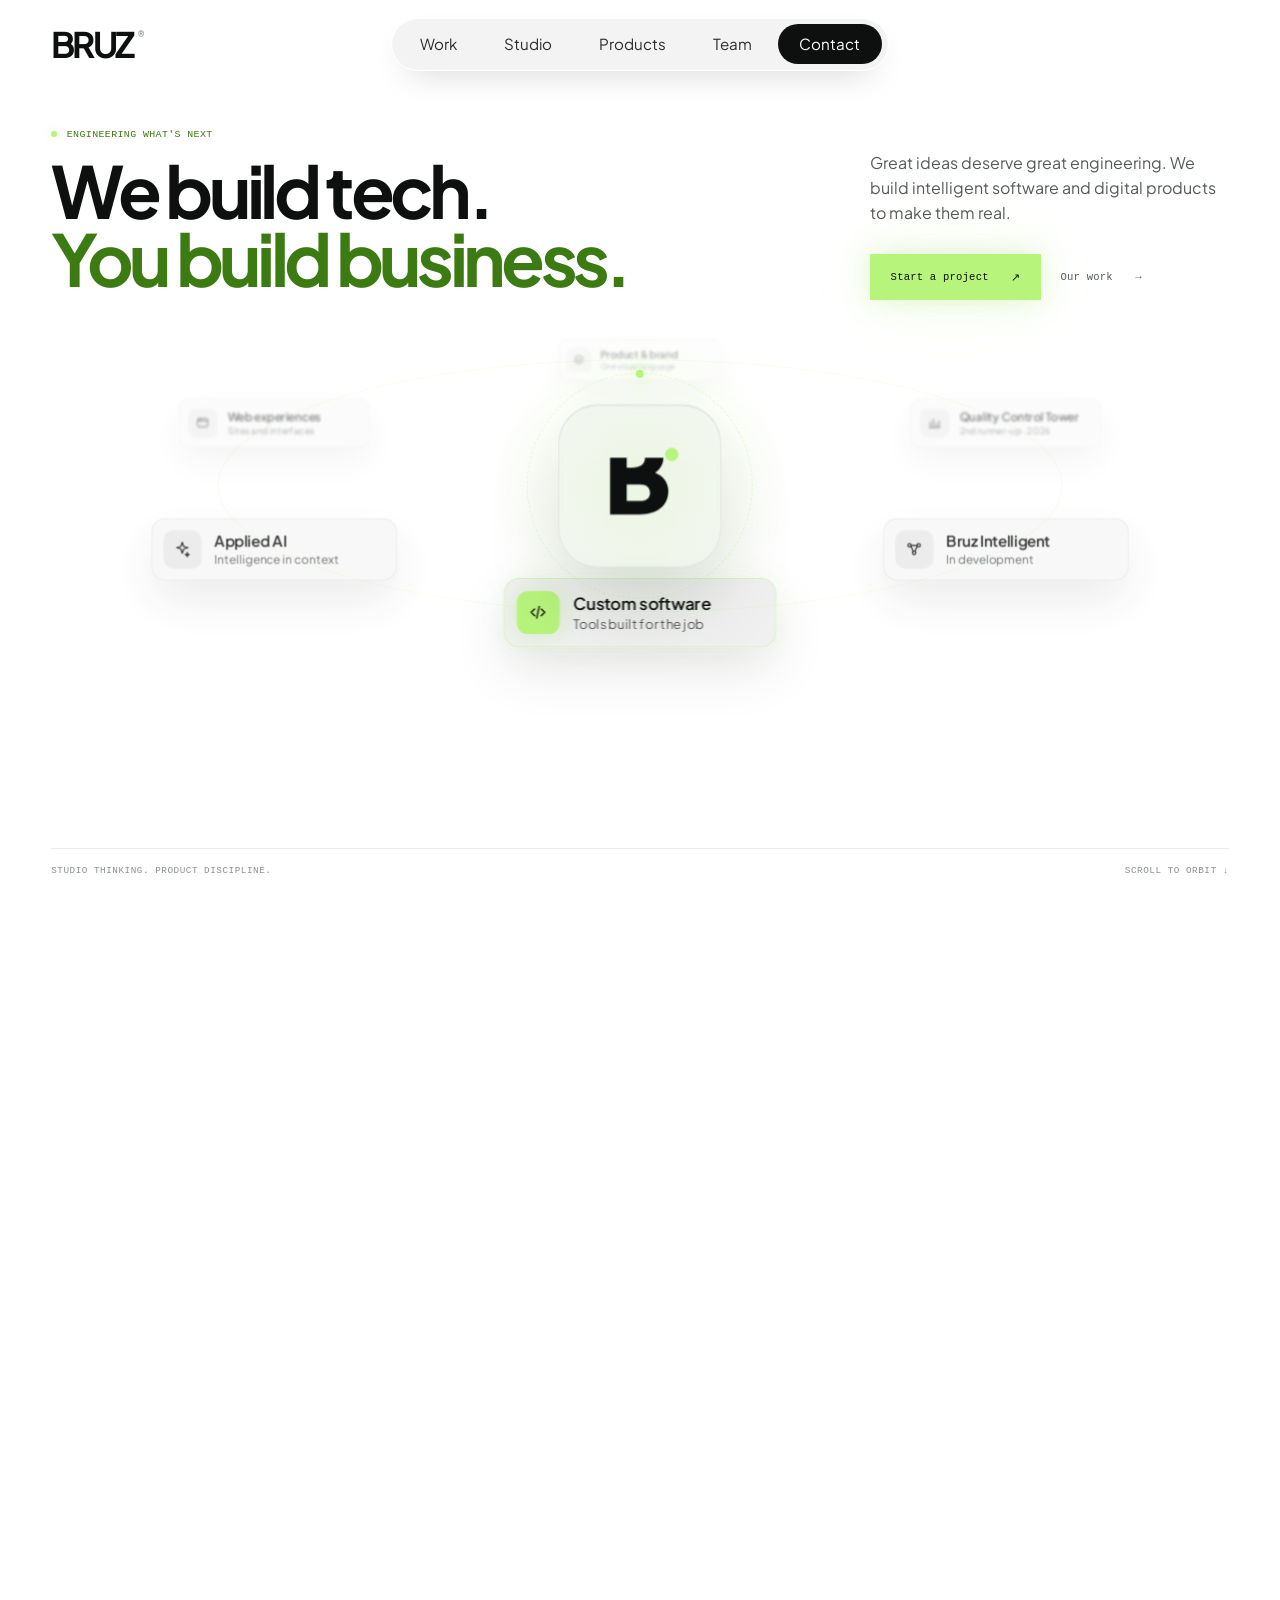
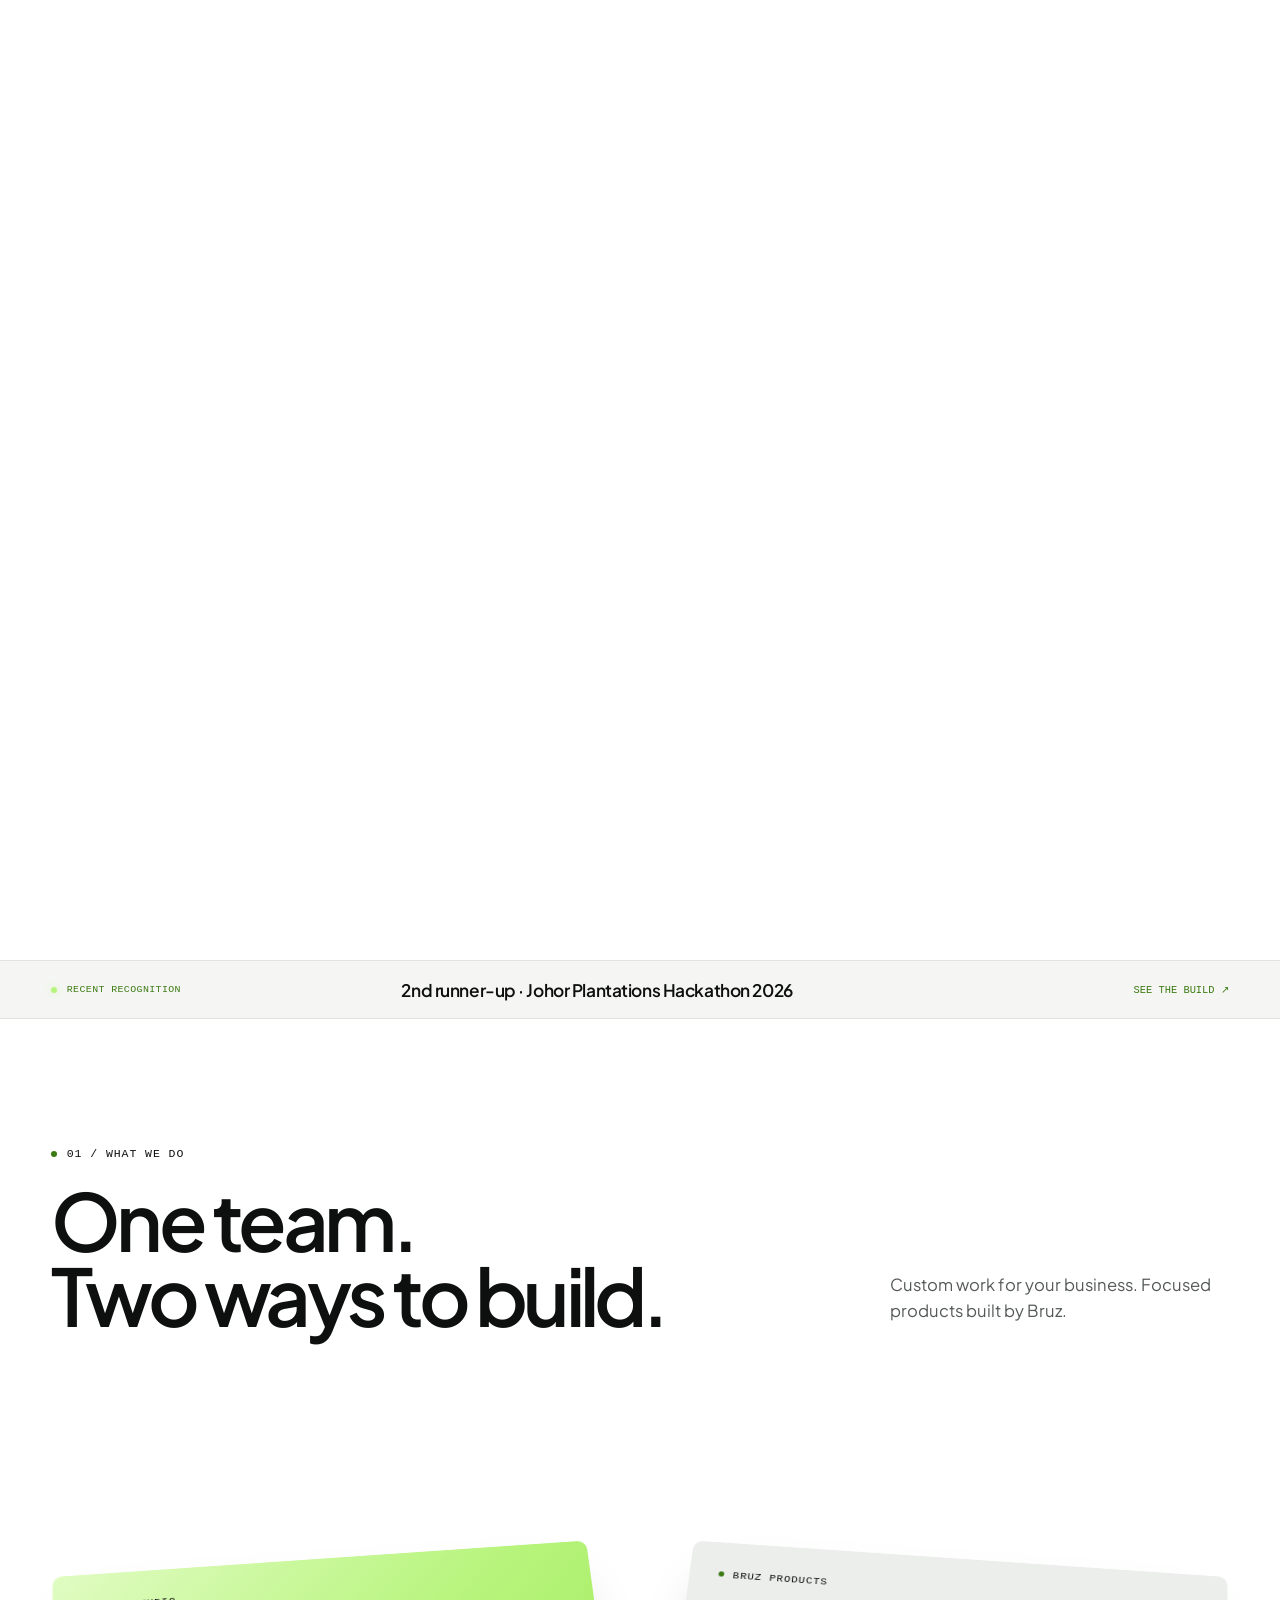
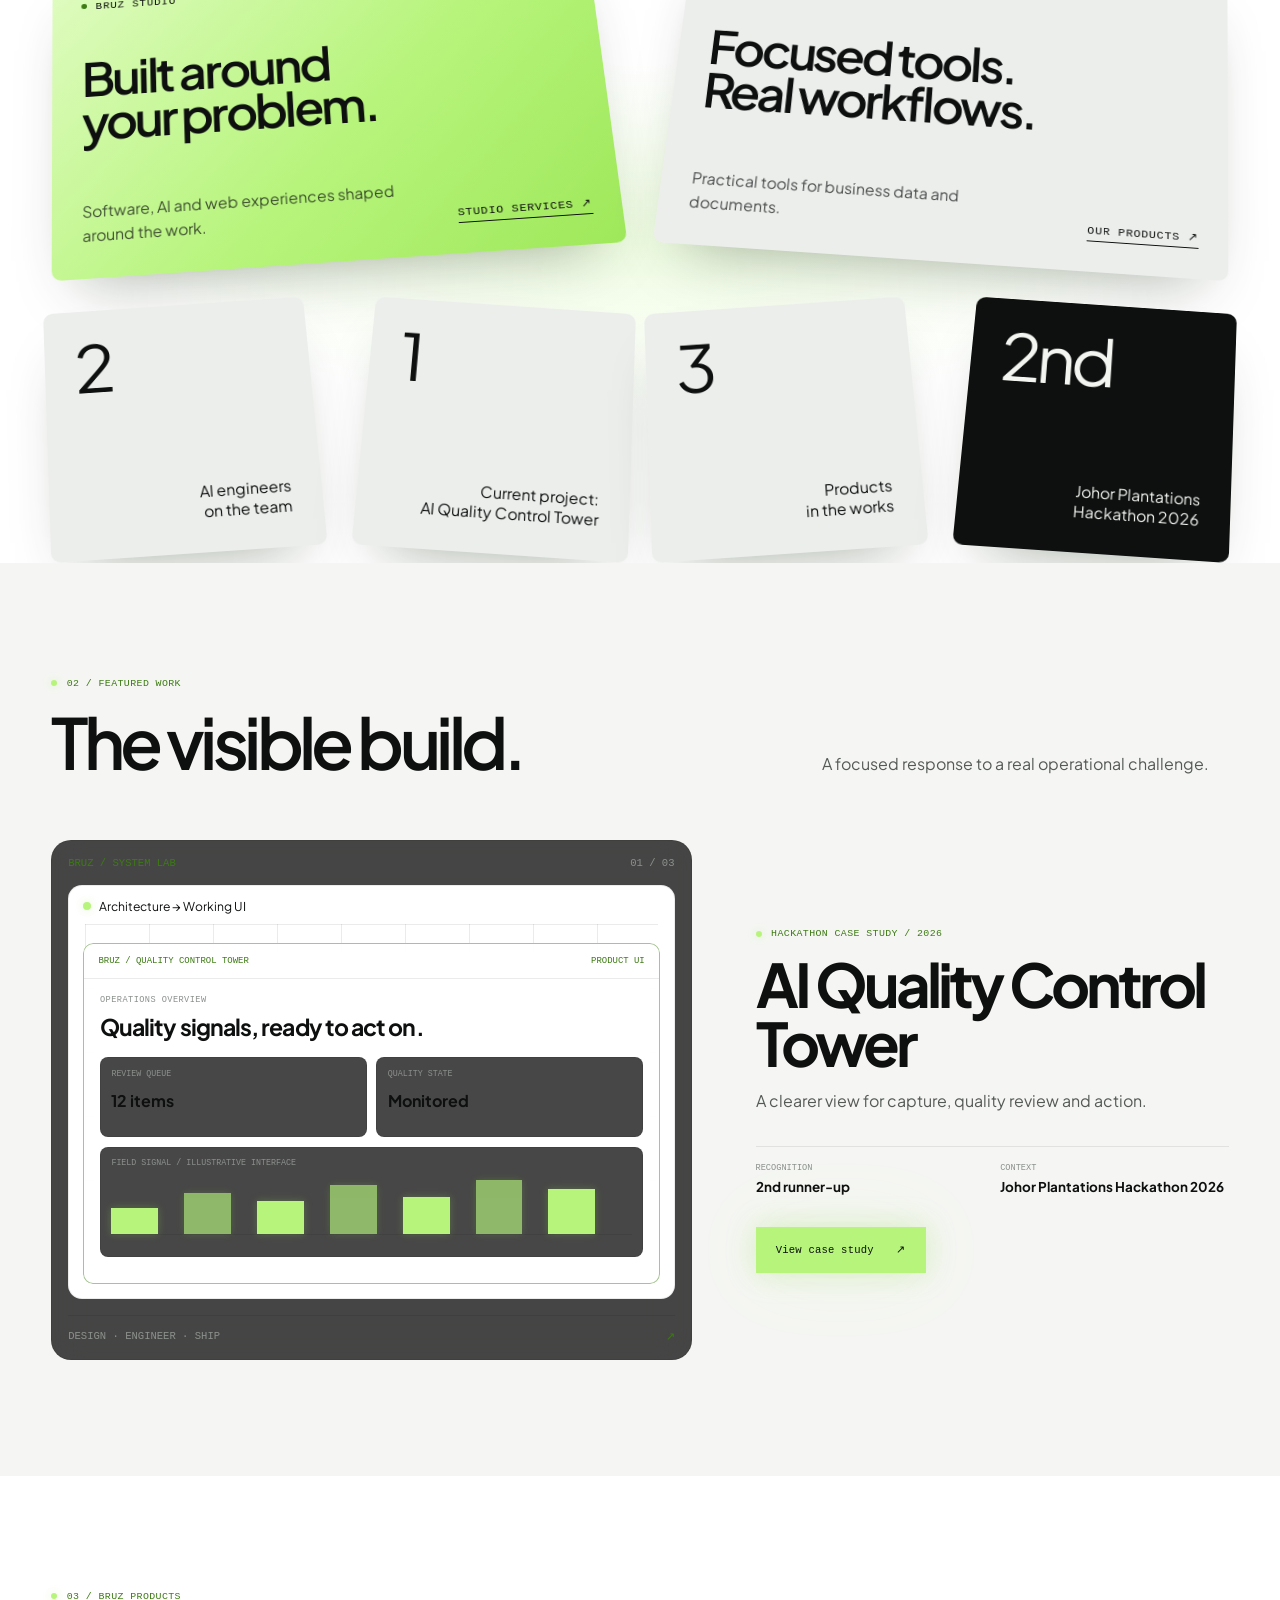
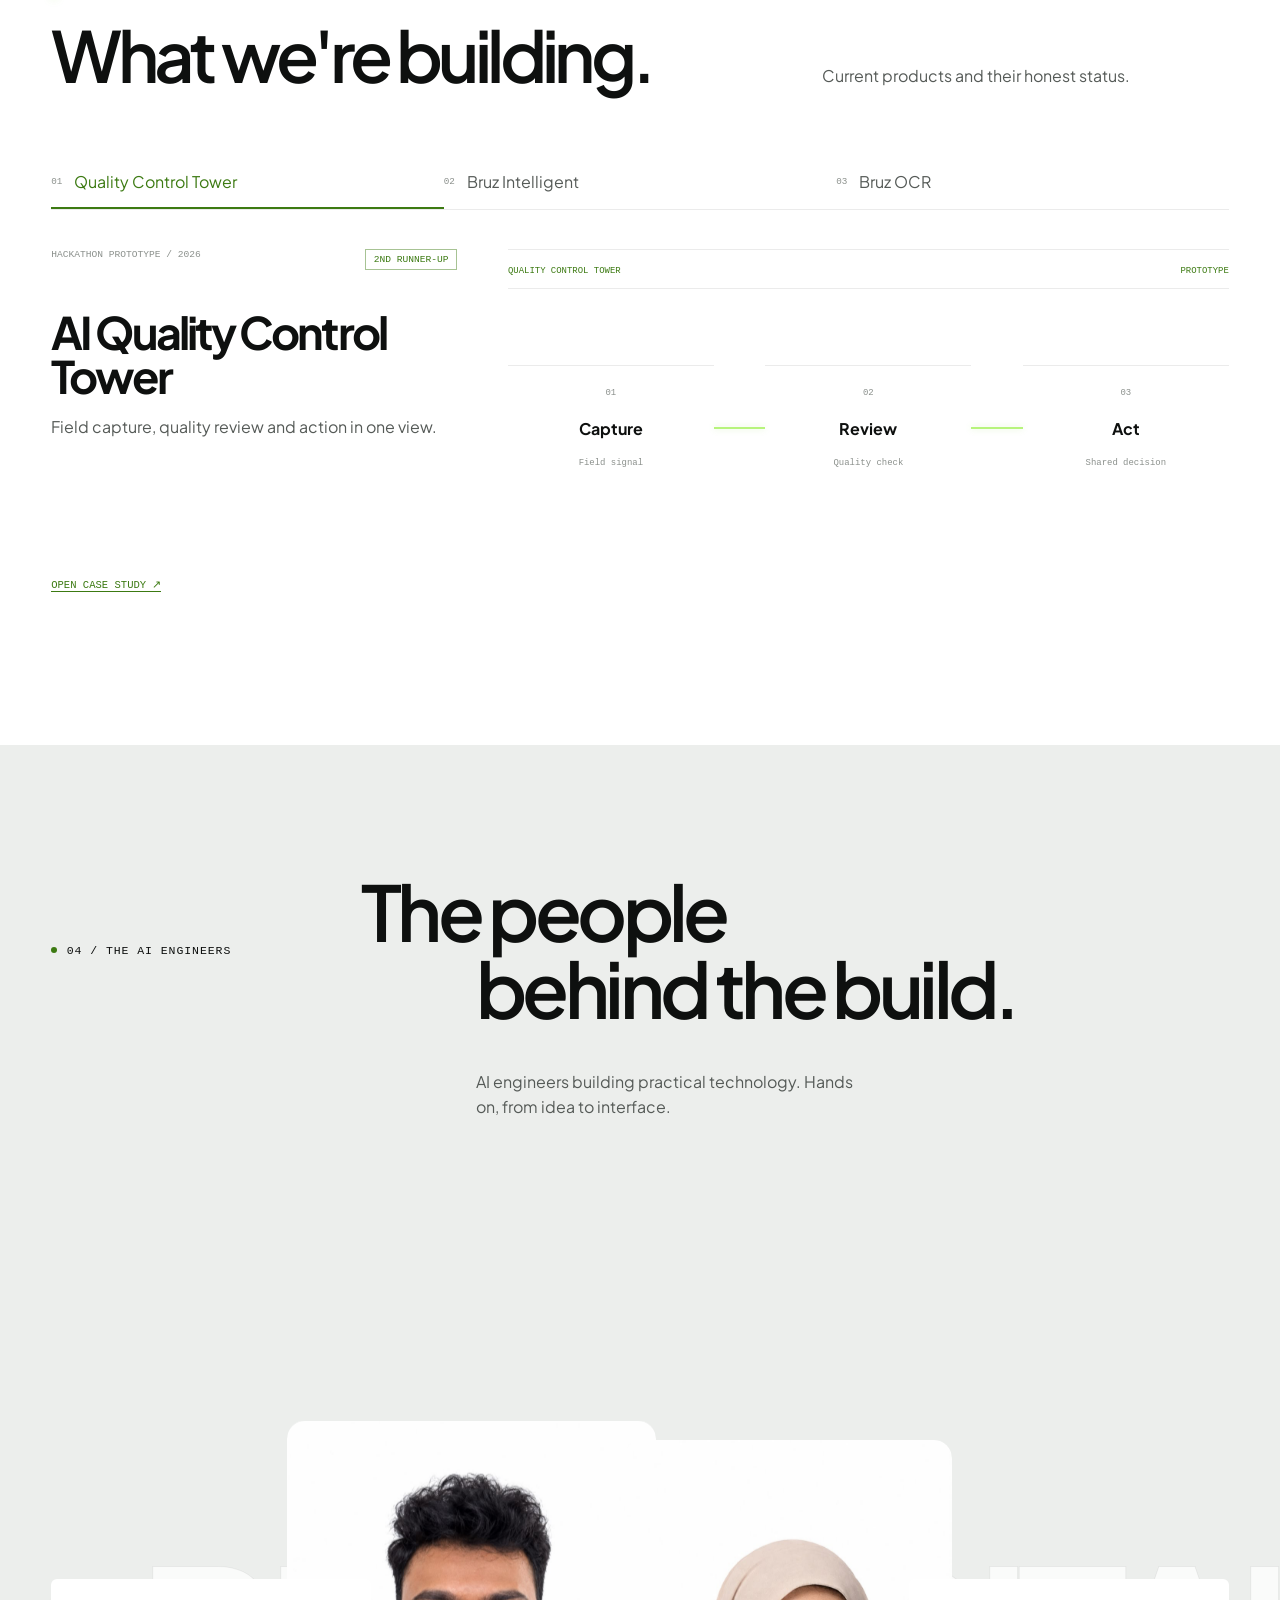
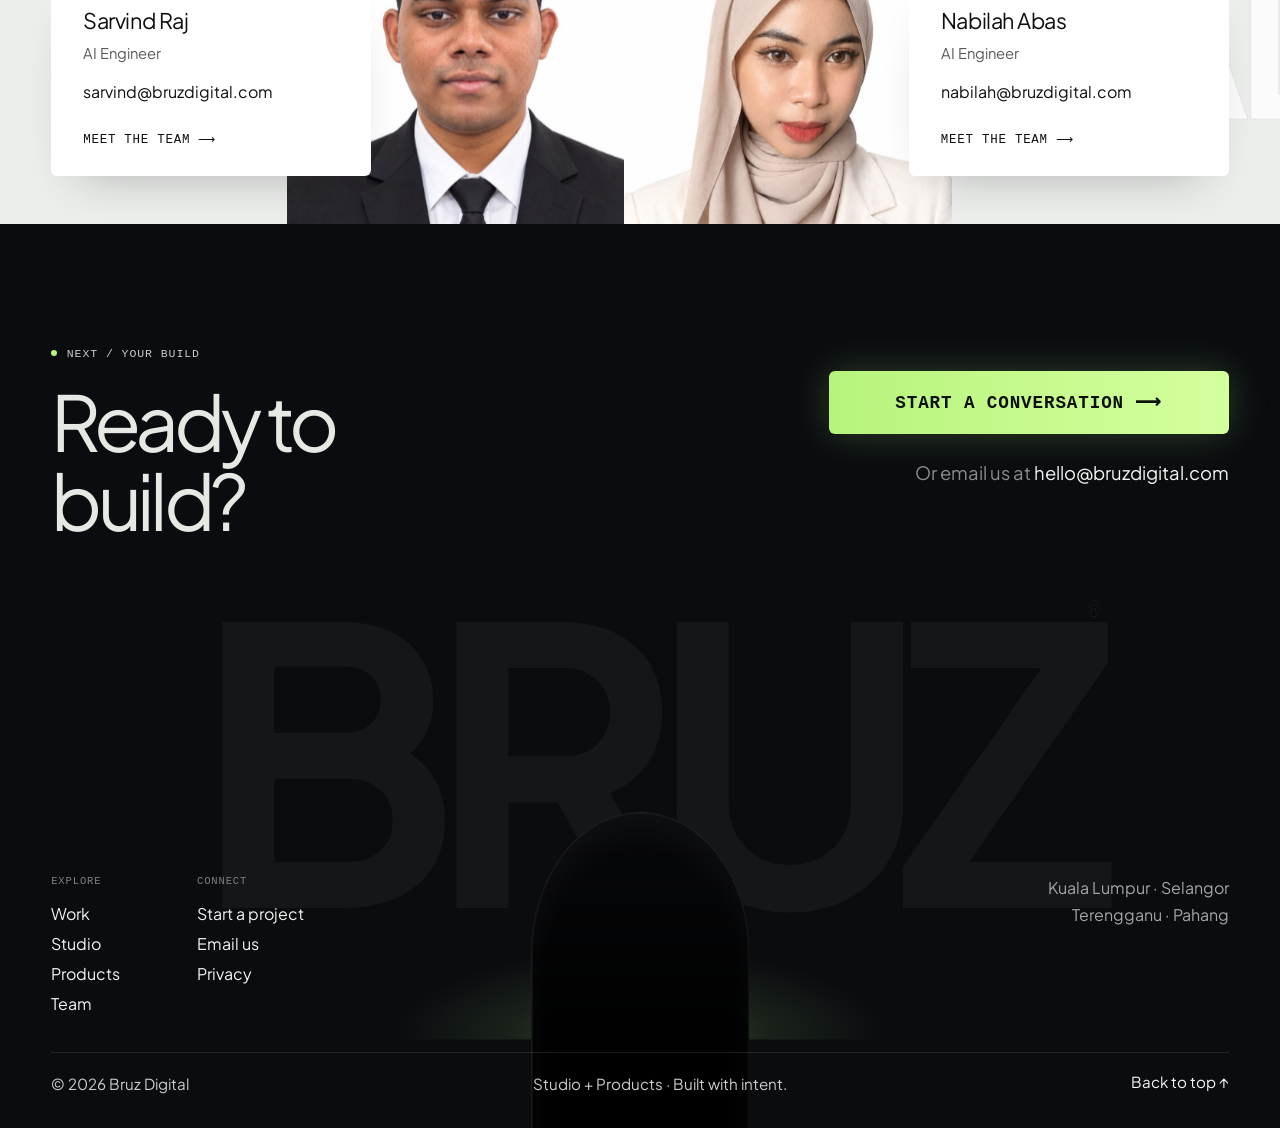
==== commit 56c2e4d2: "feat(home): TIB-style sections below the orbit, pill navbar and dark footer - One team / Two ways to" ====
--- a/index.html
+++ b/index.html
@@ -76,17 +76,25 @@
 <!-- Achievement -->
 <a class="achieve" href="projects.html#quality-control-tower"><span class="label">Recent recognition</span><strong>2nd runner-up · Johor Plantations Hackathon 2026</strong><span>See the build ↗</span></a>
 
-<!-- ═══ APPROACH ═══ -->
-<section class="scene" id="approach" aria-labelledby="approach-title">
-  <div class="scene-inner">
-    <header class="scene-head"><div><span class="label">01 / What we do</span><h2 id="approach-title">One team.<br>Two ways to build.</h2></div><p class="scene-lead">Custom work for your business. Focused products built by Bruz.</p></header>
-    <div class="glass-duo">
-      <article class="glass-panel"><span class="label">Bruz Studio</span><h3>Built around<br>your problem.</h3><p>Software, AI and web experiences shaped around the work.</p><a href="services.html">Studio services ↗</a></article>
-      <article class="glass-panel"><span class="label">Bruz Products</span><h3>Focused tools.<br>Real workflows.</h3><p>Practical tools for business data and documents.</p><a href="#products">Our products ↗</a></article>
+<!-- ═══ APPROACH: TIB-style card stage ═══ -->
+<section class="tib-intro" id="approach" aria-labelledby="approach-title">
+  <div class="tib-intro__head">
+    <span class="tib-label">01 / What we do</span>
+    <h2 id="approach-title">One team.<br>Two ways to build.</h2>
+    <p>Custom work for your business. Focused products built by Bruz.</p>
+  </div>
+  <div class="tib-stage">
+    <div class="tib-stage__glow" aria-hidden="true"></div>
+    <div class="tib-cards">
+      <article class="tib-card tib-card--lime tib-card--wide"><span class="tib-label">Bruz Studio</span><h3>Built around<br>your problem.</h3><div class="tib-card__foot"><p>Software, AI and web experiences shaped around the work.</p><a href="services.html">Studio services ↗</a></div></article>
+      <article class="tib-card tib-card--wide"><span class="tib-label">Bruz Products</span><h3>Focused tools.<br>Real workflows.</h3><div class="tib-card__foot"><p>Practical tools for business data and documents.</p><a href="#products">Our products ↗</a></div></article>
+      <article class="tib-card tib-card--stat"><strong>2</strong><p>AI engineers<br>on the team</p></article>
+      <article class="tib-card tib-card--stat"><strong>1</strong><p>Current project:<br>AI Quality Control Tower</p></article>
+      <article class="tib-card tib-card--stat"><strong>3</strong><p>Products<br>in the works</p></article>
+      <article class="tib-card tib-card--stat tib-card--ink"><strong>2nd</strong><p>Johor Plantations<br>Hackathon 2026</p></article>
     </div>
   </div>
 </section>
-
 <!-- ═══ FEATURED WORK ═══ -->
 <section class="scene scene--deep" id="featured-work" aria-labelledby="featured-title">
   <div class="scene-inner">
@@ -142,23 +150,42 @@
   </div>
 </section>
 
-<!-- ═══ CTA ═══ -->
-<section class="cta-scene">
-  <div class="cta-halo" aria-hidden="true"></div>
-  <span class="label">Next / Your build</span>
-  <h2>Ready to build?</h2>
-  <a class="btn btn--glow btn--lg" href="contact.html">Start a conversation <span aria-hidden="true">↗</span></a>
+<!-- ═══ AI ENGINEERS: TIB founders layout ═══ -->
+<section class="crew" id="people" aria-labelledby="crew-title">
+  <div class="crew__head">
+    <span class="tib-label">04 / The AI engineers</span>
+    <h2 id="crew-title"><span>The people</span><span>behind the build.</span></h2>
+    <p>AI engineers building practical technology. Hands on, from idea to interface.</p>
+  </div>
+  <div class="crew__stage">
+    <div class="crew__word" aria-hidden="true">BRUZ DIGITAL</div>
+    <!-- Replace these two files with full-body cut-out photos (transparent PNG, portrait). -->
+    <img class="crew__photo crew__photo--left" src="assets/team/sarvind-raj-full.png" alt="Sarvind Raj" width="960" height="1280" loading="lazy" decoding="async">
+    <img class="crew__photo crew__photo--right" src="assets/team/nabilah-abas-full.png" alt="Nabilah Abas" width="853" height="1280" loading="lazy" decoding="async">
+    <article class="crew__card crew__card--left"><h3>Sarvind Raj</h3><p>AI Engineer</p><a class="crew__mail" href="mailto:sarvind@bruzdigital.com">sarvind@bruzdigital.com</a><a class="crew__more" href="team.html" data-scramble>Meet the team ⟶</a></article>
+    <article class="crew__card crew__card--right"><h3>Nabilah Abas</h3><p>AI Engineer</p><a class="crew__mail" href="mailto:nabilah@bruzdigital.com">nabilah@bruzdigital.com</a><a class="crew__more" href="team.html" data-scramble>Meet the team ⟶</a></article>
+  </div>
 </section>
-
+<!-- ═══ CTA: TIB "ready to press go" layout ═══ -->
+<section class="press" aria-labelledby="press-title">
+  <div class="press__cta">
+    <div><span class="tib-label">Next / Your build</span><h2 id="press-title">Ready to<br>build?</h2></div>
+    <div class="press__action">
+      <a class="press__btn" href="contact.html" data-scramble>Start a conversation ⟶</a>
+      <p>Or email us at <a href="mailto:hello@bruzdigital.com">hello@bruzdigital.com</a></p>
+    </div>
+  </div>
+</section>
 </main>
-
-<footer class="site-footer">
-  <div class="footer-dir">
-    <div><span>Explore</span><nav aria-label="Footer navigation"><a href="projects.html">Work</a><a href="services.html">Studio</a><a href="index.html#products">Products</a><a href="team.html">Team</a></nav></div>
-    <div><span>Connect</span><nav aria-label="Contact links"><a href="contact.html">Start a project</a><a href="mailto:hello@bruzdigital.com">Email us</a><a href="privacy.html">Privacy</a></nav></div>
+<footer class="site-footer press-foot">
+  <div class="press-foot__capsule" aria-hidden="true"></div>
+  <div class="press-foot__glow" aria-hidden="true"></div>
+  <div class="press-foot__word" aria-hidden="true">BRUZ<span>®</span></div>
+  <div class="press-foot__dir">
+    <div><span>Explore</span><nav aria-label="Footer navigation"><a href="projects.html" data-scramble>Work</a><a href="services.html" data-scramble>Studio</a><a href="#products" data-scramble>Products</a><a href="team.html" data-scramble>Team</a></nav></div>
+    <div><span>Connect</span><nav aria-label="Contact links"><a href="contact.html" data-scramble>Start a project</a><a href="mailto:hello@bruzdigital.com" data-scramble>Email us</a><a href="privacy.html" data-scramble>Privacy</a></nav></div>
     <p>Kuala Lumpur · Selangor<br>Terengganu · Pahang</p>
   </div>
-  <div class="footer-mark" aria-hidden="true">BRUZ<span>®</span></div>
-  <div class="footer-base"><p>© 2026 Bruz Digital</p><p>Studio + Products · Built with intent.</p><a href="#main">Back to top ↑</a></div>
+  <div class="press-foot__base"><p>© 2026 Bruz Digital</p><p>Studio + Products · Built with intent.</p><a href="#main" data-scramble>Back to top ↑</a></div>
 </footer>
 </body></html>
--- a/revamp.css
+++ b/revamp.css
@@ -3,25 +3,30 @@
 @font-face { font-family: 'Bruz Sans'; src: url('assets/fonts/plus-jakarta-sans-bold.woff2') format('woff2'); font-weight: 700 800; font-display: swap; }
 
 :root {
-  --bg: #141717;
-  --bg-deep: #0d1416;
-  --surface: #111b1e;
-  --surface-2: #18272a;
-  --surface-3: #203438;
-  --text: #f3f5f1;
-  --muted: #aab5b6;
-  --muted-2: #7f9092;
-  --line: #32464a;
-  --line-soft: #26383b;
+  --bg: #ffffff;
+  --bg-deep: #f5f6f3;
+  --surface: rgba(0, 0, 0, 0.025);
+  --glass: rgba(0, 0, 0, 0.72);
+  --glass-border: rgba(0, 0, 0, 0.08);
+  --glass-hover: rgba(0, 0, 0, 0.05);
+  --text: #0e100f;
+  --dim: #555a57;
+  --muted: #8b908c;
   --accent: #b7f47c;
-  --accent-soft: #9bd666;
-  --accent-ink: #10180f;
-  --font: 'Bruz Sans', Arial, sans-serif;
+  --accent-text: #3c7a12;
+  --accent-dim: rgba(60, 122, 18, 0.45);
+  --accent-glow: rgba(140, 214, 70, 0.28);
+  --accent-ink: #0a1208;
+  --line: rgba(0, 0, 0, 0.08);
+  --line-strong: rgba(0, 0, 0, 0.14);
+  --font: 'Bruz Sans', system-ui, sans-serif;
   --mono: 'Courier New', monospace;
   --edge: clamp(1.25rem, 4vw, 4.5rem);
+  --radius: 20px;
+  --radius-sm: 14px;
 }
 
-* { box-sizing: border-box; }
+*, *::before, *::after { box-sizing: border-box; }
 html { scroll-behavior: smooth; background: var(--bg); }
 body { margin: 0; overflow-x: hidden; background: var(--bg); color: var(--text); font-family: var(--font); -webkit-font-smoothing: antialiased; }
 a { color: inherit; }
@@ -29,432 +34,465 @@
 img, svg { max-width: 100%; }
 p { line-height: 1.55; }
 ::selection { background: var(--accent); color: var(--accent-ink); }
-:focus-visible { outline: 3px solid var(--accent); outline-offset: 4px; }
-.skip-link { position: absolute; z-index: 50; top: -5rem; left: 1rem; padding: .7rem 1rem; background: var(--accent); color: var(--accent-ink); }
+:focus-visible { outline: 2px solid var(--accent); outline-offset: 3px; }
+.skip-link { position: absolute; z-index: 200; top: -5rem; left: 1rem; padding: .7rem 1rem; background: var(--accent); color: var(--accent-ink); font-weight: 600; }
 .skip-link:focus { top: 1rem; }
 
-.site-header { position: fixed; top: 0; left: 0; right: 0; z-index: 100; display: flex; align-items: center; justify-content: space-between; gap: 2rem; height: 80px; padding: 0 var(--edge); border-bottom: 1px solid var(--line-soft); background: var(--bg-deep); color: var(--text); transition: transform .35s ease; }
-.site-header.header--hidden { transform: translateY(-100%); }
-body { padding-top: 80px; }
-.brand { display: inline-flex; align-items: center; gap: .65rem; text-decoration: none; white-space: nowrap; }
-.brand-mark { font-size: 2.6rem; font-weight: 800; line-height: 1; letter-spacing: -.08em; }
-.brand-reg { align-self: flex-start; margin-top: .1rem; font: 600 .7rem var(--mono); }
-.brand-descriptor { border-left: 1px solid var(--line); padding-left: .8rem; color: var(--muted-2); font: 500 .7rem/1.25 var(--mono); letter-spacing: .1em; }
-.site-nav { display: flex; align-items: center; gap: clamp(1.5rem, 3.2vw, 3.5rem); }
-.site-nav a { color: var(--muted); font: 600 1rem/1 var(--font); letter-spacing: .01em; text-decoration: none; text-transform: none; }
-.site-nav a:hover, .site-nav a[aria-current] { color: var(--accent); }
-.site-nav .nav-cta { border: 1px solid var(--line); border-radius: 6px; padding: .7rem 1.4rem; background: transparent; color: var(--text); font: 600 1rem/1 var(--font); }
-.site-nav .nav-cta:hover { border-color: var(--accent); background: var(--accent); color: var(--accent-ink); }
-.menu-toggle { display: none; border: 1px solid var(--line); padding: .6rem .85rem; background: none; color: var(--text); font: 600 1rem var(--font); }
-
-.eyebrow { display: flex; align-items: center; gap: .65rem; color: var(--accent); font: 500 .66rem var(--mono); letter-spacing: .02em; text-transform: uppercase; }
+/* ═══ LABEL ═══ */
+.label { display: flex; align-items: center; gap: .6rem; color: var(--accent-text); font: 500 .62rem var(--mono); letter-spacing: .04em; text-transform: uppercase; }
+.label::before { content: ''; width: 6px; height: 6px; flex: none; border-radius: 50%; background: var(--accent); box-shadow: 0 0 8px var(--accent-glow); }
+
+/* ═══ BUTTONS ═══ */
+.btn { display: inline-flex; align-items: center; gap: 1.4rem; min-height: 46px; padding: .7rem 1.2rem; font: 500 .66rem var(--mono); letter-spacing: .02em; text-decoration: none; text-transform: none; transition: all .3s cubic-bezier(.22,.8,.25,1); }
+.btn:hover { transform: translateY(-2px); }
+.btn--glow { border: 1px solid var(--accent); background: var(--accent); color: var(--accent-ink); box-shadow: 0 0 30px var(--accent-glow), 0 0 80px rgba(183, 244, 124, 0.08); }
+.btn--glow:hover { box-shadow: 0 0 40px rgba(183, 244, 124, 0.35), 0 0 120px rgba(183, 244, 124, 0.12); background: #c8ff93; }
+.btn--ghost { padding-inline: .25rem; color: var(--dim); }
+.btn--ghost:hover { color: var(--accent-text); }
+.btn--lg { min-height: 54px; padding: .9rem 1.8rem; font-size: .72rem; }
+
+/* ═══ HEADER: floating pill nav (hides on scroll down, returns on scroll up) ═══ */
+.site-header { position: fixed; top: 0; left: 0; right: 0; z-index: 100; display: grid; grid-template-columns: 1fr auto 1fr; align-items: center; gap: 1.5rem; height: 88px; padding: 0 var(--edge); pointer-events: none; transition: transform .45s cubic-bezier(.22,.8,.25,1); }
+.site-header > * { pointer-events: auto; }
+.site-header.header--hidden { transform: translateY(-110%); }
+body { padding-top: 88px; }
+.brand { justify-self: start; display: inline-flex; align-items: center; gap: .4rem; color: var(--text); text-decoration: none; white-space: nowrap; }
+.brand-mark { font-size: 2.2rem; font-weight: 800; line-height: 1; letter-spacing: -.08em; }
+.brand-reg { align-self: flex-start; margin-top: .15rem; font: 600 .6rem var(--mono); color: var(--muted); }
+.brand-descriptor { display: none; }
+.site-nav { grid-column: 2; display: flex; align-items: center; gap: 4px; padding: 6px; border: 1px solid rgba(255, 255, 255, .95); border-radius: 999px; background: rgba(240, 241, 240, .86); -webkit-backdrop-filter: blur(16px) saturate(1.4); backdrop-filter: blur(16px) saturate(1.4); box-shadow: 0 14px 34px -16px rgba(0, 0, 0, .22), inset 0 1px 0 #fff; }
+.site-nav a { padding: .8rem 1.35rem; border-radius: 999px; color: #2b2d2c; font: 500 .95rem/1 var(--font); text-decoration: none; white-space: nowrap; transition: background-color .25s, color .25s; }
+.site-nav a:hover { background: rgba(0, 0, 0, .06); color: var(--text); }
+.site-nav a[aria-current], .site-nav .nav-cta { background: #0e100f; color: #fff; }
+.site-nav .nav-cta:hover { background: var(--accent); color: var(--accent-ink); }
+.menu-toggle { grid-column: 3; justify-self: end; display: none; padding: .7rem 1.2rem; border: 1px solid rgba(255, 255, 255, .95); border-radius: 999px; background: rgba(240, 241, 240, .9); box-shadow: 0 10px 26px -14px rgba(0, 0, 0, .25); color: var(--text); font-weight: 500; }
+
+/* ═══ HERO ═══ */
+.hero { position: relative; margin-top: -88px; background: var(--bg); }
+.hero-pin { position: relative; height: 100vh; height: 100svh; min-height: 680px; overflow: hidden; }
+.hero-content { position: absolute; z-index: 5; top: calc(88px + clamp(1.5rem, 4.5vh, 3.5rem)); left: var(--edge); max-width: 48vw; }
+.hero-content h1 { margin: 1rem 0 0; font-size: clamp(3.2rem, 5.6vw, 6.6rem); font-weight: 700; letter-spacing: -.065em; line-height: .95; }
+.hero-content h1 em { color: var(--accent-text); font-style: normal;  }
+.hero-aside { position: absolute; z-index: 5; top: calc(88px + clamp(2.6rem, 7vh, 5.25rem)); right: var(--edge); width: min(25rem, 28vw); }
+.hero-lede { margin: 0; color: var(--dim); font-size: clamp(1rem, 1.15vw, 1.15rem); line-height: 1.55; }
+.hero-actions { display: flex; flex-wrap: wrap; gap: 1rem; margin-top: 1.8rem; }
+
+/* Hero stage: mark + orbit */
+.hero-stage { --rx: min(33vw, 500px); --ry: min(calc(var(--rx) * .3), 15vh); --cy: 54%; position: absolute; z-index: 2; inset: 0; isolation: isolate; pointer-events: none; }
+.hero-halo, .hero-orbit-line, .hero-mark, .glass-ring { position: absolute; left: 50%; top: var(--cy); }
+.hero-halo { z-index: 0; width: 700px; height: 700px; border-radius: 50%; background: radial-gradient(circle, rgba(183, 244, 124, 0.12) 0%, rgba(183, 244, 124, 0.04) 35%, transparent 65%); transform: translate(-50%, -50%); filter: blur(40px); }
+.hero-orbit-line { z-index: 1; width: calc(var(--rx) * 2); height: calc(var(--ry) * 2); border: 1px solid rgba(183, 244, 124, 0.12); border-radius: 50%; transform: translate(-50%, -50%); }
+.hero-mark { z-index: 50; display: grid; place-items: center; width: clamp(130px, 13vw, 190px); aspect-ratio: 1; transform: translate(-50%, -50%); }
+.hero-mark__glow { position: absolute; inset: -50%; border-radius: 50%; background: radial-gradient(circle, rgba(183, 244, 124, 0.18) 0%, rgba(183, 244, 124, 0.06) 40%, transparent 65%); }
+.hero-mark__ring { position: absolute; inset: -18%; border: 1px dashed rgba(183, 244, 124, 0.3); border-radius: 50%; }
+.hero-mark__ring::after { content: ''; position: absolute; top: -4px; left: 50%; width: 8px; height: 8px; margin-left: -4px; border-radius: 50%; background: var(--accent); box-shadow: 0 0 16px var(--accent); }
+.hero-mark__face { position: relative; display: grid; place-items: center; width: 100%; height: 100%; border: 1px solid rgba(0, 0, 0, 0.08); border-radius: 24%; background: rgba(0, 0, 0, 0.03); backdrop-filter: blur(24px); -webkit-backdrop-filter: blur(24px); box-shadow: 0 40px 80px rgba(0, 0, 0, .12), inset 0 1px 0 rgba(0, 0, 0, .06); color: var(--text); }
+.hero-mark__face svg { width: 66%; height: 66%; }
+.mark-dot { fill: var(--accent); }
+
+/* Glass cards */
+.glass-ring { width: 0; height: 0; margin: 0; padding: 0; list-style: none; }
+.glass-card { --a: 90deg; --d: calc((sin(var(--a)) + 1) / 2); position: absolute; top: 0; left: 0; display: flex; align-items: center; gap: .8rem; width: 15.5rem; padding: .7rem .95rem .7rem .7rem; border: 1px solid var(--glass-border); border-radius: var(--radius-sm); background: rgba(0, 0, 0, 0.035); backdrop-filter: blur(20px); -webkit-backdrop-filter: blur(20px); box-shadow: 0 20px 50px rgba(0, 0, 0, .1); color: var(--text); opacity: calc(.35 + .65 * var(--d)); transform: translate(-50%, -50%) translate(calc(cos(var(--a)) * var(--rx)), calc(sin(var(--a)) * var(--ry))) scale(calc(.66 + .44 * var(--d))); transition: border-color .35s, background .35s, box-shadow .35s; }
+.glass-card:nth-child(1) { z-index: 100; }
+.glass-card:nth-child(2) { --a: 150deg; z-index: 75; }
+.glass-card:nth-child(3) { --a: 210deg; z-index: 25; }
+.glass-card:nth-child(4) { --a: 270deg; z-index: 1; }
+.glass-card:nth-child(5) { --a: 330deg; z-index: 25; }
+.glass-card:nth-child(6) { --a: 30deg; z-index: 75; }
+.glass-card__icon { display: grid; flex: none; place-items: center; width: 2.4rem; height: 2.4rem; border-radius: 10px; background: rgba(0, 0, 0, 0.06); color: var(--text); transition: all .35s; }
+.glass-card__icon svg { width: 1.15rem; height: 1.15rem; fill: none; stroke: currentColor; stroke-linecap: round; stroke-linejoin: round; stroke-width: 1.6; }
+.glass-card__body { display: grid; gap: .15rem; min-width: 0; }
+.glass-card strong { font-size: .95rem; font-weight: 600; letter-spacing: -.02em; line-height: 1.2; }
+.glass-card__body > span { color: var(--dim); font-size: .74rem; }
+.glass-card__desc { position: absolute; width: 1px; height: 1px; overflow: hidden; clip-path: inset(50%); white-space: nowrap; }
+.glass-card.is-front { border-color: rgba(183, 244, 124, 0.35); background: rgba(0, 0, 0, 0.06); box-shadow: 0 20px 50px rgba(0, 0, 0, .1), 0 0 40px rgba(183, 244, 124, 0.06); }
+.glass-card.is-front .glass-card__icon { background: var(--accent); color: var(--accent-ink); box-shadow: 0 0 24px var(--accent-glow); }
+
+/* Hero detail panel */
+.hero-detail { position: absolute; z-index: 5; bottom: clamp(5rem, 11vh, 7.5rem); left: var(--edge); width: min(26rem, 28vw); }
+.hero-detail__index { color: var(--muted); font: 500 .66rem var(--mono); letter-spacing: .1em; text-transform: uppercase; }
+.hero-detail__index b { color: var(--accent-text); font-weight: 500; }
+.hero-detail__title { margin: .8rem 0 .7rem; font-size: clamp(2rem, 2.9vw, 3.1rem); font-weight: 700; letter-spacing: -.06em; line-height: 1; }
+.hero-detail p { margin: 0; color: var(--dim); }
+.hero-detail__tags { display: flex; flex-wrap: wrap; gap: .45rem; margin: 1.2rem 0 0; padding: 0; list-style: none; }
+.hero-detail__tags li { padding: .42rem .72rem; border: 1px solid var(--glass-border); border-radius: 999px; background: var(--glass); backdrop-filter: blur(12px); -webkit-backdrop-filter: blur(12px); color: var(--text); font-size: .72rem; }
+.hero:not(.is-live) .hero-detail { display: none; }
+
+/* Hero progress */
+.hero-progress { position: absolute; z-index: 5; top: 50%; right: var(--edge); display: grid; justify-items: end; gap: .7rem; transform: translateY(-50%); }
+.hero-progress span { margin-bottom: .4rem; color: var(--muted); font: 500 .6rem var(--mono); letter-spacing: .2em; text-transform: uppercase; }
+.hero-progress i { width: 1.1rem; height: 1px; background: var(--muted); transition: width .3s, background .3s; }
+.hero-progress i.is-active { width: 2.4rem; height: 2px; background: var(--accent); box-shadow: 0 0 8px var(--accent-glow); }
+.hero:not(.is-live) .hero-progress { display: none; }
+
+/* Hero footer */
+.hero:not(.is-live) .hero-foot span:last-child { display: none; }
+.hero-foot { position: absolute; z-index: 5; right: var(--edge); bottom: 1.5rem; left: var(--edge); display: flex; justify-content: space-between; gap: 1rem; padding-top: 1rem; border-top: 1px solid var(--line); color: var(--muted); font: 500 .58rem var(--mono); letter-spacing: .06em; text-transform: uppercase; }
+
+/* ═══ ACHIEVEMENT ═══ */
+.achieve { display: grid; grid-template-columns: 1fr 2.2fr auto; gap: 2rem; align-items: center; padding: 1.1rem var(--edge); border-block: 1px solid var(--line); background: var(--bg-deep); color: var(--text); text-decoration: none; transition: background .3s; }
+.achieve strong { font-size: clamp(1rem, 1.35vw, 1.25rem); font-weight: 600; letter-spacing: -.025em; }
+.achieve span:last-child { color: var(--accent-text); font: 500 .65rem var(--mono); text-transform: uppercase; white-space: nowrap; }
+.achieve:hover { background: var(--surface); }
+
+/* ═══ SCENES ═══ */
+.scene { padding: clamp(5rem, 9vw, 9rem) var(--edge); }
+.scene--deep { background: var(--bg-deep); }
+.scene-inner { max-width: 1360px; margin: 0 auto; }
+.scene-head { display: grid; grid-template-columns: minmax(0, 1fr) minmax(16rem, .55fr); gap: 2rem; align-items: end; margin-bottom: clamp(2.5rem, 5vw, 5rem); }
+.scene-head h2 { max-width: 14ch; margin: 1.2rem 0 0; font-size: clamp(2.8rem, 5.5vw, 6.5rem); font-weight: 600; letter-spacing: -.065em; line-height: .97; }
+.scene-head p { max-width: 31rem; margin: 0; color: var(--dim); }
+.scene-lead { font-size: clamp(1rem, 1.25vw, 1.2rem); }
+
+/* ═══ TIB LABEL ═══ */
+.tib-label { display: inline-flex; align-items: center; gap: .6rem; color: var(--text); font: 500 .72rem var(--mono); letter-spacing: .08em; text-transform: uppercase; }
+.tib-label::before { content: ''; width: 6px; height: 6px; flex: none; border-radius: 50%; background: var(--accent-text); }
+
+/* ═══ APPROACH: card stage over a lime glow ═══ */
+.tib-intro { position: relative; overflow: hidden; padding: clamp(6rem, 10vw, 10rem) var(--edge) clamp(5rem, 9vw, 9rem); background: #fff; }
+.tib-intro__head { display: grid; grid-template-columns: minmax(0, 1.4fr) minmax(16rem, .6fr); gap: 1.4rem 3rem; align-items: end; max-width: 1360px; margin: 0 auto clamp(3.5rem, 7vw, 6rem); }
+.tib-intro__head .tib-label { grid-column: 1 / -1; }
+.tib-intro__head h2 { margin: 0; font-size: clamp(3rem, 6.2vw, 6.4rem); font-weight: 600; letter-spacing: -.06em; line-height: .95; }
+.tib-intro__head p { max-width: 26rem; margin: 0 0 .6rem; color: var(--dim); font-size: clamp(1rem, 1.3vw, 1.2rem); }
+.tib-stage { position: relative; max-width: 1180px; margin: 0 auto; perspective: 1400px; }
+.tib-stage__glow { position: absolute; z-index: 0; inset: 5% -30% -20%; background: radial-gradient(ellipse 55% 50% at 50% 55%, rgba(183, 244, 124, .9) 0%, rgba(183, 244, 124, .38) 38%, rgba(183, 244, 124, 0) 70%); pointer-events: none; }
+.tib-cards { position: relative; z-index: 1; display: grid; grid-template-columns: repeat(4, minmax(0, 1fr)); gap: clamp(.9rem, 1.8vw, 1.5rem); }
+.tib-card { display: flex; flex-direction: column; justify-content: space-between; min-height: clamp(14rem, 21vw, 19rem); padding: clamp(1.4rem, 2.4vw, 2.4rem); border-radius: 10px; background: #eceeec; box-shadow: 0 30px 60px -32px rgba(20, 40, 10, .4); color: var(--text); will-change: transform; }
+.tib-card--wide { grid-column: span 2; min-height: clamp(18rem, 26vw, 24rem); }
+.tib-card--lime { background: linear-gradient(135deg, #e0fcc2 0%, #b7f47c 55%, #9fe85a 100%); }
+.tib-card--ink { background: #0e100f; color: #f3f5f1; }
+.tib-card--ink .tib-label::before { background: var(--accent); }
+.tib-card h3 { margin: 1.4rem 0 0; font-size: clamp(2.2rem, 4vw, 4.2rem); font-weight: 600; letter-spacing: -.06em; line-height: .95; }
+.tib-card__foot { display: flex; align-items: flex-end; justify-content: space-between; gap: 1.5rem; margin-top: 2rem; }
+.tib-card__foot p { max-width: 20rem; margin: 0; color: rgba(14, 16, 15, .72); }
+.tib-card__foot a { flex: none; padding-bottom: .2rem; border-bottom: 1px solid currentColor; color: var(--text); font: 500 .74rem var(--mono); letter-spacing: .06em; text-decoration: none; text-transform: uppercase; }
+.tib-card--stat strong { font-size: clamp(3.2rem, 5.6vw, 5.6rem); font-weight: 500; letter-spacing: -.07em; line-height: .9; }
+.tib-card--stat p { align-self: flex-end; margin: 1.5rem 0 0; font-size: clamp(.95rem, 1.25vw, 1.15rem); line-height: 1.3; text-align: right; }
+
+/* ═══ CASE STUDY ═══ */
+.case-row { display: grid; grid-template-columns: minmax(0, 1.15fr) minmax(18rem, .85fr); gap: clamp(2rem, 5vw, 5rem); align-items: center; }
+.case-visual { position: relative; display: flex; flex-direction: column; align-self: center; min-height: 520px; overflow: hidden; border: 1px solid var(--glass-border); border-radius: var(--radius); padding: 1rem; background: var(--glass); backdrop-filter: blur(16px); -webkit-backdrop-filter: blur(16px); }
+.cv-bar, .cv-foot { position: relative; z-index: 5; display: flex; justify-content: space-between; gap: 1rem; font: 500 .66rem var(--mono); }
+.cv-bar { color: var(--accent-text); }
+.cv-bar span:last-child { color: var(--muted); }
+.cv-foot { padding-top: .9rem; border-top: 1px solid var(--line); color: var(--muted); }
+.cv-foot span:last-child { color: var(--accent-text); }
+.cv-stage { position: relative; display: grid; flex: 1; place-items: center; min-height: 410px; margin-block: 1rem; overflow: hidden; border: 1px solid var(--line); border-radius: var(--radius-sm); background: var(--bg); }
+.cv-grid { position: absolute; inset: 38px 1rem 1rem; opacity: .5; background-image: linear-gradient(var(--line) 1px, transparent 1px), linear-gradient(90deg, var(--line) 1px, transparent 1px); background-size: 64px 64px; mask-image: linear-gradient(to bottom, #000 80%, transparent); }
+.cv-status { position: absolute; z-index: 5; top: .7rem; left: .85rem; display: flex; align-items: center; gap: .5rem; color: var(--text); font-size: .76rem; }
+.cv-status i { width: 8px; height: 8px; border-radius: 50%; background: var(--accent); box-shadow: 0 0 8px var(--accent-glow); }
+.cv-schematic { position: absolute; z-index: 2; inset: 4rem 1rem 1.25rem; display: grid; grid-template-columns: 1fr minmax(2rem, .35fr) 1fr minmax(2rem, .35fr) 1fr; align-items: center; }
+.cv-node { display: grid; place-items: center; min-height: 90px; border: 1px solid rgba(0, 0, 0, 0.1); border-radius: 10px; background: var(--glass); backdrop-filter: blur(12px); -webkit-backdrop-filter: blur(12px); text-align: center; }
+.cv-node strong { font-size: clamp(.75rem, 1vw, 1rem); }
+.cv-node span { margin-top: .35rem; color: var(--muted); font-size: .66rem; }
+.cv-node--core { min-height: 120px; border-color: var(--accent-dim); background: rgba(183, 244, 124, 0.06); }
+.cv-node--core strong { color: var(--accent-text); font-size: clamp(1rem, 1.5vw, 1.3rem); }
+.cv-node--core span { color: var(--text); font: 500 .58rem var(--mono); }
+.cv-wire { height: 2px; background: var(--accent); transform: scaleX(1); transform-origin: left; }
+.cv-dot { position: absolute; z-index: 3; width: 10px; height: 10px; border-radius: 50%; background: var(--accent); box-shadow: 0 0 10px var(--accent-glow); }
+.cv-dot--1 { left: 29.5%; }
+.cv-dot--2 { right: 29.5%; }
+.cv-product { position: absolute; z-index: 4; inset: 3.55rem .85rem .85rem; overflow: hidden; border: 1px solid var(--accent-dim); border-radius: 10px; background: rgba(255, 255, 255, 0.85); backdrop-filter: blur(16px); -webkit-backdrop-filter: blur(16px); }
+.cvp-bar { display: flex; align-items: center; justify-content: space-between; padding: .75rem .9rem; border-bottom: 1px solid var(--line); color: var(--accent-text); font: 500 .56rem var(--mono); }
+.cvp-body { padding: 1rem; }
+.cvp-kicker { display: block; color: var(--muted); font: 500 .54rem var(--mono); letter-spacing: .05em; text-transform: uppercase; }
+.cvp-title { margin: .45rem 0 1rem; font-size: clamp(1.1rem, 1.8vw, 1.55rem); font-weight: 700; letter-spacing: -.04em; }
+.cvp-grid { display: grid; grid-template-columns: 1fr 1fr; gap: .6rem; }
+.cvp-cell { min-height: 80px; padding: .65rem; border: 1px solid var(--line); border-radius: 8px; background: var(--glass); }
+.cvp-cell span { display: block; color: var(--muted); font: 500 .52rem var(--mono); text-transform: uppercase; }
+.cvp-cell strong { display: block; margin-top: .8rem; color: var(--text); font-size: 1rem; }
+.cvp-cell--wide { grid-column: 1 / -1; min-height: 110px; }
+.cvp-bars { display: flex; align-items: end; gap: 5%; height: 58px; margin-top: .6rem; border-bottom: 1px solid var(--line); }
+.cvp-bars i { width: 9%; background: var(--accent); box-shadow: 0 0 8px var(--accent-glow); }
+.cvp-bars i:nth-child(1) { height: 45%; }
+.cvp-bars i:nth-child(2) { height: 72%; opacity: .65; }
+.cvp-bars i:nth-child(3) { height: 58%; }
+.cvp-bars i:nth-child(4) { height: 85%; opacity: .65; }
+.cvp-bars i:nth-child(5) { height: 64%; }
+.cvp-bars i:nth-child(6) { height: 95%; opacity: .65; }
+.cvp-bars i:nth-child(7) { height: 78%; }
+
+/* Case visual animation states */
+.case-visual.is-animating .cv-status, .case-visual.is-animating .cv-grid, .case-visual.is-animating .cv-node, .case-visual.is-animating .cv-dot { opacity: 0; }
+.case-visual.is-animating .cv-wire { transform: scaleX(0); }
+.case-visual.is-animating .cv-product { clip-path: inset(48% 48% 48% 48% round 10px); opacity: 0; transform: scale(.88); }
+.case-visual.is-animating.is-active .cv-status { animation: fade-in .35s ease-out forwards; }
+.case-visual.is-animating.is-active .cv-grid { animation: fade-in .45s .1s ease-out forwards; }
+.case-visual.is-animating.is-active .cv-node { animation: slide-up .45s .2s ease-out forwards; }
+.case-visual.is-animating.is-active .cv-node--core { animation-delay: .45s; }
+.case-visual.is-animating.is-active .cv-node--out { animation-delay: .7s; }
+.case-visual.is-animating.is-active .cv-wire--1 { animation: wire-in .3s .55s ease-out forwards; }
+.case-visual.is-animating.is-active .cv-wire--2 { animation: wire-in .3s .82s ease-out forwards; }
+.case-visual.is-animating.is-active .cv-dot--1 { animation: fade-in .2s .73s ease-out forwards; }
+.case-visual.is-animating.is-active .cv-dot--2 { animation: fade-in .2s 1s ease-out forwards; }
+.case-visual.is-animating.is-active .cv-schematic { animation: settle-out .55s 1.35s ease-in forwards; }
+.case-visual.is-animating.is-active .cv-product { animation: product-in .8s 1.75s cubic-bezier(.22,.8,.25,1) forwards; }
+
+.case-copy h3 { margin: 1rem 0; font-size: clamp(2.8rem, 4.7vw, 5.6rem); letter-spacing: -.065em; line-height: .98; }
+.case-copy p { color: var(--dim); }
+.case-facts { display: grid; grid-template-columns: 1fr 1fr; gap: 1rem; margin: 2rem 0; padding-top: 1rem; border-top: 1px solid var(--line); }
+.case-facts span { display: block; color: var(--muted); font: 500 .54rem var(--mono); text-transform: uppercase; }
+.case-facts strong { display: block; margin-top: .3rem; font-size: .84rem; }
+
+/* ═══ PRODUCT EXPLORER ═══ */
+.product-tabs { display: grid; grid-template-columns: repeat(3, 1fr); border-bottom: 1px solid var(--line); }
+.product-tabs button { display: flex; align-items: center; gap: .75rem; min-height: 56px; padding: .85rem 0; border: 0; background: transparent; color: var(--dim); cursor: pointer; text-align: left; transition: color .25s; }
+.product-tabs button span { color: var(--muted); font: 500 .58rem var(--mono); }
+.product-tabs button:hover { color: var(--text); }
+.product-tabs button[aria-selected="true"] { color: var(--accent-text); box-shadow: inset 0 -2px 0 var(--accent-text); }
+
+.product-pane { display: grid; grid-template-columns: minmax(16rem, .72fr) minmax(0, 1.28fr); gap: clamp(2rem, 4vw, 5rem); min-height: 420px; padding: clamp(1.5rem, 3vw, 3rem) 0; }
+.product-pane[hidden] { display: none; }
+.product-pane:not([hidden]) { animation: pane-in .5s cubic-bezier(.22,.8,.25,1); }
+.pp-copy { display: flex; flex-direction: column; }
+.pp-meta { display: flex; justify-content: space-between; gap: 1rem; color: var(--muted); font: 500 .6rem var(--mono); text-transform: uppercase; }
+.status-badge { padding: .25rem .45rem; border: 1px solid var(--accent-dim); color: var(--accent-text); }
+.pp-copy h3 { margin: 2.5rem 0 1rem; font-size: clamp(2rem, 3.5vw, 4rem); letter-spacing: -.065em; line-height: 1; }
+.pp-copy p { max-width: 31rem; margin: 0; color: var(--dim); }
+.pp-copy > a { width: max-content; margin-top: auto; border-bottom: 1px solid var(--accent-text); color: var(--accent-text); font: 500 .66rem var(--mono); text-decoration: none; text-transform: uppercase; transition: color .25s; }
+.pp-copy > a:hover { color: var(--text); }
+.pp-demo { align-self: stretch; min-height: 310px; padding: 1rem 0; border-top: 1px solid var(--glass-border); }
+.pp-bar { display: flex; justify-content: space-between; gap: 1rem; padding-bottom: .75rem; border-bottom: 1px solid var(--line); color: var(--accent-text); font: 500 .56rem var(--mono); }
+.tower-flow { display: grid; grid-template-columns: 1fr minmax(1rem, .25fr) 1fr minmax(1rem, .25fr) 1fr; align-items: center; height: calc(100% - 2rem); }
+.tower-flow div { display: grid; min-height: 125px; place-items: center; padding: .75rem 0; border-top: 1px solid var(--line); text-align: center; }
+.tower-flow b, .tower-flow span { color: var(--muted); font: 500 .56rem var(--mono); }
+.tower-flow strong { font-size: 1rem; }
+.tower-flow i { height: 2px; background: var(--accent); box-shadow: 0 0 6px var(--accent-glow); }
+.intel-flow { display: grid; grid-template-columns: repeat(3, 1fr); gap: .75rem; align-items: stretch; margin-top: 2.5rem; }
+.intel-flow div { min-height: 155px; padding: 1rem 0; border-top: 1px solid var(--line); }
+.intel-flow div:nth-child(2) { border-color: var(--accent-dim); }
+.intel-flow span { display: block; color: var(--accent-text); font: 500 .56rem var(--mono); }
+.intel-flow strong { display: block; margin-top: 3.5rem; line-height: 1.25; }
+.pp-demo > small { display: block; margin-top: 1rem; color: var(--muted); font: 500 .56rem var(--mono); }
+.ocr-pipe { display: grid; grid-template-columns: repeat(3, 1fr); gap: .65rem; margin: 1rem 0 0; padding: 0; list-style: none; }
+.ocr-pipe li { display: grid; min-height: 105px; padding: .8rem 0; border-top: 1px solid var(--line); }
+.ocr-pipe li.is-done { border-color: var(--accent-dim); }
+.ocr-pipe b { color: var(--muted); font: 500 .56rem var(--mono); }
+.ocr-pipe span { align-self: end; font-weight: 600; }
+.ocr-pipe small { margin-top: .35rem; color: var(--muted); font: 500 .53rem var(--mono); text-transform: uppercase; }
+.ocr-pipe .is-done small { color: var(--accent-text); }
+
+/* ═══ AI ENGINEERS: two photos, a ghost wordmark and name cards ═══ */
+.crew { position: relative; overflow: hidden; padding: clamp(6rem, 10vw, 9rem) var(--edge) 0; background: #eceeec; }
+.crew__head { display: grid; grid-template-columns: minmax(10rem, .32fr) minmax(0, 1fr); gap: 1.5rem 2rem; max-width: 1360px; margin: 0 auto; }
+.crew__head h2 { grid-column: 2; margin: 0; font-size: clamp(3rem, 6vw, 6rem); font-weight: 600; letter-spacing: -.06em; line-height: 1; }
+.crew__head h2 span { display: block; }
+.crew__head h2 span + span { padding-left: clamp(2rem, 9vw, 9rem); }
+.crew__head p { grid-column: 2; max-width: 24rem; margin: 1.2rem 0 0 clamp(2rem, 9vw, 9rem); color: var(--dim); }
+.crew__stage { position: relative; height: clamp(34rem, 52vw, 50rem); max-width: 1440px; margin: clamp(1rem, 3vw, 3rem) auto 0; }
+.crew__word { position: absolute; z-index: 0; bottom: 16%; left: 50%; color: rgba(255, 255, 255, .75); font-size: clamp(6rem, 16vw, 16rem); font-weight: 800; letter-spacing: -.07em; line-height: .8; pointer-events: none; transform: translateX(-50%); user-select: none; white-space: nowrap; -webkit-text-stroke: 1px rgba(0, 0, 0, .05); }
+.crew__photo { position: absolute; z-index: 1; bottom: 0; width: auto; height: 74%; border-radius: 18px 18px 0 0; object-fit: contain; object-position: bottom; -webkit-mask-image: linear-gradient(180deg, #000 82%, transparent); mask-image: linear-gradient(180deg, #000 82%, transparent); will-change: transform; }
+.crew__photo--left { right: 50%; margin-right: -1rem; }
+.crew__photo--right { left: 50%; margin-left: -1rem; }
+.crew__card { position: absolute; z-index: 3; bottom: clamp(1.5rem, 4vw, 3rem); width: min(20rem, 26vw); padding: 1.8rem 2rem; border-radius: 6px; background: #fff; box-shadow: 0 24px 50px -28px rgba(0, 0, 0, .3); }
+.crew__card--left { left: 0; }
+.crew__card--right { right: 0; }
+.crew__card h3 { margin: 0 0 .5rem; font-size: 1.35rem; font-weight: 500; letter-spacing: -.02em; }
+.crew__card p { margin: 0; color: var(--dim); font-size: .92rem; }
+.crew__mail { display: block; width: fit-content; margin-top: 1rem; color: var(--text); text-decoration: none; }
+.crew__mail:hover { color: var(--accent-text); }
+.crew__more { display: inline-block; margin-top: 1.8rem; color: var(--text); font: 500 .78rem var(--mono); letter-spacing: .06em; text-decoration: none; text-transform: uppercase; }
+
+/* ═══ CTA: dark "ready to build" band ═══ */
+.press { position: relative; padding: clamp(6rem, 9vw, 8rem) var(--edge) 0; background: #0a0c10; color: #e6e8e4; }
+.press__cta { position: relative; z-index: 2; display: flex; flex-wrap: wrap; align-items: flex-start; justify-content: space-between; gap: 2rem; max-width: 1440px; margin: 0 auto; }
+.press .tib-label { color: #c9ccc8; }
+.press .tib-label::before { background: var(--accent); }
+.press h2 { margin: 1.4rem 0 0; font-size: clamp(3.2rem, 6vw, 6rem); font-weight: 500; letter-spacing: -.06em; line-height: 1.02; }
+.press__action { display: grid; justify-items: end; gap: 1.6rem; margin-top: 2rem; }
+.press__btn { display: inline-flex; align-items: center; justify-content: center; min-width: min(25rem, 82vw); padding: 1.3rem 2rem; border-radius: 6px; background: linear-gradient(90deg, #b7f47c, #d4ff9e); box-shadow: 0 0 40px rgba(183, 244, 124, .22); color: var(--accent-ink); font: 600 1.1rem var(--mono); letter-spacing: .05em; text-decoration: none; text-transform: uppercase; transition: transform .3s, box-shadow .3s; }
+.press__btn:hover { box-shadow: 0 0 60px rgba(183, 244, 124, .45); transform: translateY(-2px); }
+.press__action p { margin: 0; color: #8b8f8a; font-size: 1.15rem; }
+.press__action p a { color: #f3f5f1; text-decoration: none; }
+
+/* ═══ FOOTER: wordmark, capsule and glow (same on every page) ═══ */
+.press-foot { position: relative; isolation: isolate; display: flex; flex-direction: column; justify-content: flex-end; min-height: clamp(30rem, 46vw, 40rem); overflow: hidden; padding: 0 var(--edge) 2rem; background: #0a0c10; color: #c9ccc8; }
+.press-foot__word { position: absolute; z-index: 0; top: 10%; left: 50%; color: rgba(255, 255, 255, .04); font-size: clamp(10rem, 30vw, 30rem); font-weight: 700; letter-spacing: -.08em; line-height: .8; pointer-events: none; transform: translateX(-50%); user-select: none; white-space: nowrap; }
+.press-foot__word span { position: absolute; top: .04em; margin-left: .06em; font: 500 .06em var(--mono); letter-spacing: 0; }
+.press-foot__glow { position: absolute; z-index: 0; bottom: 0; left: 50%; width: 110%; height: 75%; background: radial-gradient(ellipse 42% 50% at 50% 100%, rgba(183, 244, 124, .95) 0%, rgba(183, 244, 124, .32) 36%, rgba(183, 244, 124, 0) 70%); pointer-events: none; transform: translateX(-50%); }
+.press-foot__capsule { position: absolute; z-index: 1; bottom: -14%; left: 50%; width: clamp(10rem, 17vw, 16rem); height: 108%; border-radius: 50% 50% 0 0 / 22% 22% 0 0; background: linear-gradient(180deg, #07080a, #000 40%); box-shadow: inset 0 0 0 1px rgba(255, 255, 255, .09), inset 0 20px 34px rgba(255, 255, 255, .04); pointer-events: none; transform: translateX(-50%); will-change: transform; }
+.press-foot__dir { position: relative; z-index: 2; display: grid; grid-template-columns: auto auto 1fr; align-items: start; gap: 2rem clamp(2.5rem, 6vw, 6rem); margin-bottom: 2.4rem; }
+.press-foot__dir span { display: block; margin-bottom: 1rem; color: #7d817c; font: 500 .66rem var(--mono); letter-spacing: .08em; text-transform: uppercase; }
+.press-foot__dir nav { display: grid; gap: .55rem; }
+.press-foot__dir a { width: fit-content; color: #f3f5f1; text-decoration: none; transition: color .25s; }
+.press-foot__dir a:hover { color: var(--accent); }
+.press-foot__dir p { justify-self: end; margin: 0; color: #a3a7a2; line-height: 1.65; text-align: right; }
+.press-foot__base { position: relative; z-index: 2; display: flex; flex-wrap: wrap; justify-content: space-between; gap: 1rem; padding-top: 1.2rem; border-top: 1px solid rgba(255, 255, 255, .1); font-size: .95rem; }
+.press-foot__base p { margin: 0; }
+.press-foot__base a { color: #f3f5f1; text-decoration: none; }
+.press-foot__base a:hover { color: var(--accent); }
+
+/* ═══ REVEAL ANIMATIONS ═══ */
+.motion-ready [data-reveal] { opacity: 0; transform: translateY(28px); transition: opacity .8s cubic-bezier(.22,.8,.25,1), transform .8s cubic-bezier(.22,.8,.25,1); }
+.motion-ready [data-reveal].is-visible { opacity: 1; transform: translateY(0); }
+.motion-ready [data-reveal="soft"] { transform: translateY(16px); }
+
+/* ═══ SHARED STYLES ═══ (used by non-index pages that link to revamp.css) */
+.page-hero { padding: clamp(6rem, 9vw, 10rem) var(--edge) clamp(4rem, 6vw, 7rem); border-bottom: 1px solid var(--line); background: var(--bg-deep); }
+.page-hero h1 { max-width: 14ch; margin: 1.2rem 0 0; font-size: clamp(2.8rem, 5.5vw, 6.5rem); font-weight: 600; letter-spacing: -.065em; line-height: .98; }
+.page-hero p { max-width: 42rem; color: var(--dim); font-size: clamp(1.05rem, 1.5vw, 1.35rem); }
+.section { padding: clamp(5rem, 9vw, 9rem) var(--edge); border-bottom: 1px solid var(--line); }
+.section--light { background: var(--bg); }
+.section--dark { background: var(--bg-deep); }
+.section-head { display: grid; grid-template-columns: minmax(0, 1fr) minmax(16rem, .55fr); gap: 2rem; align-items: end; margin-bottom: clamp(2.5rem, 5vw, 5rem); }
+.section-head h2 { max-width: 13ch; margin: 1.35rem 0 0; font-size: clamp(2.8rem, 5.5vw, 6.5rem); font-weight: 600; letter-spacing: -.065em; line-height: .98; }
+.section-head p { max-width: 31rem; margin: 0; color: var(--dim); }
+.section-lead { font-size: clamp(1rem, 1.25vw, 1.2rem); }
+.eyebrow { display: flex; align-items: center; gap: .65rem; color: var(--accent-text); font: 500 .66rem var(--mono); letter-spacing: .02em; text-transform: uppercase; }
 .eyebrow::before { content: ''; width: 7px; height: 7px; flex: none; border-radius: 50%; background: var(--accent); }
-.eyebrow--dark { color: var(--accent); }
-.eyebrow--dark::before { background: var(--accent); }
-.button { display: inline-flex; align-items: center; justify-content: space-between; gap: 1.65rem; min-height: 46px; padding: .72rem 1rem; color: var(--text); font: 500 .68rem var(--mono); letter-spacing: .02em; text-decoration: none; text-transform: none; transition: border-color .2s, background .2s, color .2s, transform .2s; }
+.eyebrow--dark { color: var(--accent-text); }
+.button { display: inline-flex; align-items: center; justify-content: space-between; gap: 1.65rem; min-height: 46px; padding: .72rem 1rem; color: var(--text); font: 500 .68rem var(--mono); letter-spacing: .02em; text-decoration: none; transition: border-color .2s, background .2s, color .2s, transform .2s; }
 .button:hover { transform: translateY(-2px); }
 .button--acid { border: 1px solid var(--accent); background: var(--accent); color: var(--accent-ink); }
 .button--acid:hover { background: #c8ff93; }
-.button--outline, .button--light-outline { border: 1px solid var(--line); color: var(--text); }
-.button--outline:hover, .button--light-outline:hover { border-color: var(--accent); background: var(--surface-2); }
+.button--outline { border: 1px solid var(--line-strong); }
+.button--outline:hover { border-color: var(--accent-text); background: var(--glass); }
 .button--dark { border: 1px solid var(--accent); background: var(--accent); color: var(--accent-ink); }
 .button--text { padding-inline: .25rem; }
-.button--text:hover { color: var(--accent); }
-
-.hero-actions { display: flex; flex-wrap: wrap; align-items: center; gap: 1rem; margin-top: 2.2rem; }
-
-/* ---- Orbit hero (homepage) ----
-   A 540vh section with a sticky full-screen stage. revamp.js maps scroll progress through the
-   section onto the orbit: intro → six cards turn past the Bruz mark → ring closes into a halo → finale.
-   Without JS the first frame is static and the six cards sit in a simple list. */
-.orbit-hero { --gut: var(--edge); position: relative; height: 540vh; margin-top: -80px; background: var(--bg); color: var(--text); }
-.orbit-stage { position: sticky; top: 0; height: 100vh; height: 100svh; overflow: hidden; perspective: 1400px; background: radial-gradient(120% 80% at 50% 32%, #1c2a2c 0%, #151d1e 45%, var(--bg-deep) 100%); }
-.orbit-hero em { color: var(--accent); font-style: normal; }
-
-.orbit-bigword { position: absolute; z-index: 1; top: 47%; left: 50%; font-size: min(34vw, 50vh); font-weight: 800; letter-spacing: -.08em; line-height: .8; white-space: nowrap; background: linear-gradient(180deg, #24353a 0%, #1b2729 45%, rgba(21, 29, 30, 0) 100%); -webkit-background-clip: text; background-clip: text; color: transparent; transform: translateX(-50%); pointer-events: none; user-select: none; will-change: transform; }
-.orbit-line { position: absolute; inset: 0; width: 100%; height: 100%; pointer-events: none; }
-.orbit-line--back { z-index: 3; }
-.orbit-line--front { z-index: 28; }
-.orbit-line path { fill: none; stroke-linecap: round; stroke-width: 1; }
-.orbit-line--back path { stroke: rgba(243, 245, 241, .16); }
-.orbit-line--front path { stroke: rgba(183, 244, 124, .45); }
-
-.orbit-intro { position: absolute; z-index: 15; top: max(120px, 15vh); left: var(--gut); width: min(680px, 48vw); will-change: transform, opacity; }
-.orbit-intro h1 { margin: 1.2rem 0 0; font-size: clamp(46px, 5.8vw, 100px); font-weight: 700; letter-spacing: -.06em; line-height: .92; }
-.orbit-side { position: absolute; z-index: 15; top: max(150px, 19vh); right: var(--gut); width: min(380px, 28vw); will-change: transform, opacity; }
-.orbit-lede { margin: 0; color: #cad1d1; font-size: clamp(15px, 1.15vw, 17px); line-height: 1.55; }
-.orbit-side .hero-actions { margin-top: 1.7rem; }
-
-.orbit-glow { position: absolute; z-index: 18; width: 70vh; height: 70vh; border-radius: 50%; background: radial-gradient(circle, rgba(183, 244, 124, .32) 0%, rgba(183, 244, 124, .1) 34%, transparent 66%); opacity: 0; pointer-events: none; transform: translate(-50%, -50%); }
-.orbit-mark { position: absolute; z-index: 20; top: 0; left: 0; width: var(--mark, 340px); aspect-ratio: 1; pointer-events: none; will-change: transform; }
-.orbit-mark__tile { display: grid; place-items: center; width: 100%; height: 100%; border: 1px solid #34504b; border-radius: 26%; background: linear-gradient(160deg, #1d2d30 0%, #111b1d 55%, #0b1213 100%); box-shadow: 0 60px 120px -30px rgba(0, 0, 0, .75), 0 0 0 1px rgba(255, 255, 255, .02), inset 0 1px 0 rgba(255, 255, 255, .08); color: var(--text); }
-.orbit-mark__tile svg { width: 62%; height: 62%; }
-.orbit-mark__dot { fill: var(--accent); filter: drop-shadow(0 0 6px rgba(183, 244, 124, .8)); }
-
-.orbit-orbs { position: absolute; inset: 0; margin: 0; padding: 0; list-style: none; pointer-events: none; }
-.orb { position: absolute; top: 0; left: 0; z-index: 5; display: flex; align-items: center; gap: 11px; width: clamp(170px, 15vw, 236px); padding: 11px 14px 11px 11px; border: 1px solid rgba(255, 255, 255, .95); border-radius: 18px; background: linear-gradient(155deg, rgba(246, 248, 244, .97), rgba(220, 228, 222, .82)); box-shadow: 0 22px 44px -22px rgba(0, 0, 0, .6), inset 0 1px 0 #fff; color: #10180f; backface-visibility: hidden; will-change: transform, opacity; }
-.orb--dark { border-color: rgba(255, 255, 255, .09); background: linear-gradient(155deg, #203034, #0d1416); box-shadow: 0 26px 50px -22px rgba(0, 0, 0, .8), inset 0 1px 0 rgba(255, 255, 255, .08); color: var(--text); }
-.orb__chip { display: grid; flex: none; place-items: center; width: 36px; height: 36px; border-radius: 11px; background: #10180f; color: #fff; transition: background-color .4s, color .4s, box-shadow .4s; }
-.orb--dark .orb__chip { background: rgba(255, 255, 255, .1); }
-.orb.is-on .orb__chip { background: var(--accent); color: var(--accent-ink); box-shadow: 0 0 18px rgba(183, 244, 124, .6); }
-.orb svg { width: 18px; height: 18px; fill: none; stroke: currentColor; stroke-linecap: round; stroke-linejoin: round; stroke-width: 1.6; }
-.orb__text { min-width: 0; }
-.orb b { display: block; font-size: 13.5px; font-weight: 600; letter-spacing: -.015em; line-height: 1.2; }
-.orb small { display: block; margin-top: 2px; color: #4f5d5b; font-size: 11.5px; line-height: 1.3; }
-.orb--dark small { color: var(--muted); }
-
-.orbit-halo { position: absolute; z-index: 27; top: 0; left: 0; border: 1.6px solid #d9fbb8; border-radius: 50%; box-shadow: 0 0 24px 4px rgba(183, 244, 124, .7), 0 0 70px 10px rgba(183, 244, 124, .3), inset 0 0 16px 2px rgba(183, 244, 124, .6); opacity: 0; pointer-events: none; }
-
-.orbit-detail { position: absolute; z-index: 40; bottom: 13vh; left: var(--gut); width: min(380px, 30vw); opacity: 0; pointer-events: none; will-change: transform, opacity; }
-.orbit-detail__count { display: flex; gap: 10px; color: var(--muted-2); font: 500 .7rem var(--mono); letter-spacing: .06em; text-transform: uppercase; }
-.orbit-detail__count b { color: var(--accent); font-weight: 500; }
-.orbit-detail__body { transition: opacity .45s ease, transform .55s cubic-bezier(.2, .9, .3, 1), filter .45s ease; }
-.orbit-detail__body.is-out { opacity: 0; filter: blur(6px); transform: translateY(10px); }
-.orbit-detail__title { margin: 14px 0 10px; font-size: clamp(30px, 3vw, 48px); font-weight: 700; letter-spacing: -.05em; line-height: .95; }
-.orbit-detail p { max-width: 350px; margin: 0; color: var(--muted); font-size: 15.5px; }
-.orbit-detail__tags { display: flex; flex-wrap: wrap; gap: 6px; margin-top: 18px; }
-.orbit-detail__tags span { padding: 7px 12px; border: 1px solid var(--line); border-radius: 999px; background: rgba(255, 255, 255, .04); font-size: 12.5px; }
-
-.orbit-ticks { position: absolute; z-index: 40; top: 50%; right: var(--gut); display: flex; flex-direction: column; gap: 10px; opacity: 0; transform: translateY(-50%); }
-.orbit-ticks span { margin-bottom: 6px; color: var(--muted-2); font: 500 .66rem var(--mono); letter-spacing: .06em; text-align: right; text-transform: uppercase; }
-.orbit-ticks i { display: block; width: 16px; height: 2px; margin-left: auto; border-radius: 2px; background: rgba(243, 245, 241, .2); transition: width .5s cubic-bezier(.2, .9, .3, 1), background-color .4s; }
-.orbit-ticks i.is-on { width: 38px; background: var(--accent); }
-
-.orbit-finale { position: absolute; z-index: 42; top: max(120px, 16vh); left: var(--gut); width: min(620px, 50vw); opacity: 0; pointer-events: none; will-change: transform, opacity; }
-.orbit-finale h2 { margin: 1.2rem 0 0; font-size: clamp(44px, 5.8vw, 96px); font-weight: 700; letter-spacing: -.06em; line-height: .92; }
-.orbit-finale p { max-width: 380px; margin: 22px 0 28px; color: var(--muted); font-size: 16px; }
-
-.orbit-foot-l { position: absolute; z-index: 30; bottom: 28px; left: var(--gut); display: flex; align-items: center; gap: 10px; color: var(--muted); font-size: 12.5px; }
-.orbit-star { color: var(--accent); }
-.orbit-foot-r { position: absolute; z-index: 30; right: var(--gut); bottom: 22px; display: flex; align-items: center; gap: 12px; color: var(--text); font-size: 12.5px; }
-.orbit-dial { width: 44px; height: 44px; }
-.orbit-dial circle, .orbit-dial path { fill: none; stroke-linecap: round; stroke-width: 1.6; }
-.orbit-dial__track { stroke: rgba(243, 245, 241, .25); }
-.orbit-dial__arc { stroke: var(--accent); stroke-dasharray: 125.66; stroke-dashoffset: 125.66; }
-.orbit-dial path { stroke: var(--text); }
-
-/* Before JS runs (or if it fails): cards in a centred row under the mark, no scroll story. */
-.orbit-hero:not(.is-live) { height: auto; }
-.orbit-hero:not(.is-live) .orbit-stage { position: relative; display: flex; flex-direction: column; height: auto; min-height: 100svh; padding: 0 var(--gut) 6rem; }
-.orbit-hero:not(.is-live) .orbit-mark { position: relative; align-self: center; width: 200px; margin-top: 62vh; }
-.orbit-hero:not(.is-live) .orbit-orbs { position: relative; display: flex; flex-wrap: wrap; justify-content: center; gap: 10px; margin-top: 2.5rem; }
-.orbit-hero:not(.is-live) .orb { position: relative; z-index: 21; }
-.orbit-hero:not(.is-live) :is(.orbit-line, .orbit-halo, .orbit-detail, .orbit-ticks, .orbit-finale, .orbit-foot-r) { display: none; }
-
-/* Small laptops: the ring reaches the detail panel, so the panel gets a glass backing and cards pass behind it. */
-@media (min-width: 901px) and (max-width: 1199px) {
-  .orbit-detail { bottom: 9vh; padding: 20px; border: 1px solid var(--line); border-radius: 22px; background: rgba(17, 27, 30, .86); -webkit-backdrop-filter: blur(14px); backdrop-filter: blur(14px); }
-  .orb { width: clamp(150px, 15vw, 236px); }
-}
-
-@media (max-width: 900px) {
-  .orbit-hero { margin-top: -70px; }
-  .orbit-intro { top: 96px; right: var(--gut); width: auto; }
-  .orbit-intro h1 { font-size: clamp(40px, 11vw, 64px); }
-  .orbit-side { top: calc(96px + 2.2rem + clamp(80px, 22vw, 130px)); left: var(--gut); width: auto; }
-  .orbit-lede { max-width: 340px; font-size: 15px; }
-  .orbit-side .hero-actions { margin-top: 1.1rem; }
-  .orbit-bigword, .orbit-ticks, .orbit-foot-l, .orbit-foot-r span { display: none; }
-  .orb { width: 124px; gap: 7px; padding: 7px 9px 7px 7px; border-radius: 13px; }
-  .orb__chip { width: 28px; height: 28px; border-radius: 9px; }
-  .orb svg { width: 15px; height: 15px; }
-  .orb b { font-size: 11.5px; }
-  .orb small { display: none; }
-  .orbit-detail { right: var(--gut); bottom: calc(env(safe-area-inset-bottom) + 76px); width: auto; padding: 18px; border: 1px solid var(--line); border-radius: 22px; background: rgba(17, 27, 30, .88); -webkit-backdrop-filter: blur(14px); backdrop-filter: blur(14px); }
-  .orbit-detail__title { margin: 8px 0 6px; font-size: 30px; }
-  .orbit-detail p { font-size: 14px; }
-  .orbit-detail__tags { margin-top: 12px; }
-  .orbit-finale { top: 96px; right: var(--gut); width: auto; }
-  .orbit-finale h2 { font-size: clamp(40px, 11vw, 60px); }
-  .orbit-hero:not(.is-live) .orbit-mark { margin-top: 30rem; }
-}
-
-.lab-visual { position: relative; display: flex; flex-direction: column; align-self: center; min-height: 520px; overflow: hidden; border: 1px solid #40585d; border-radius: 18px; padding: 1rem; background: var(--surface-2); }
-.visual-top, .visual-bottom { position: relative; z-index: 5; display: flex; justify-content: space-between; gap: 1rem; color: var(--muted); font: 500 .69rem var(--mono); }
-.visual-top { color: var(--accent); }
-.visual-top span:last-child { color: var(--muted); }
-.visual-bottom { padding-top: .9rem; border-top: 1px solid var(--line); }
-.visual-bottom span:last-child { color: var(--accent); }
-.visual-stage { position: relative; display: grid; flex: 1; place-items: center; min-height: 410px; margin-block: 1rem; overflow: hidden; border: 1px solid var(--line-soft); border-radius: 14px; background: var(--bg-deep); }
-.lab-grid { position: absolute; inset: 38px 1rem 1rem; opacity: .8; background-image: linear-gradient(var(--line-soft) 1px, transparent 1px), linear-gradient(90deg, var(--line-soft) 1px, transparent 1px); background-size: 64px 64px; mask-image: linear-gradient(to bottom, #000 80%, transparent); }
-.lab-status { position: absolute; z-index: 5; top: .7rem; left: .85rem; display: flex; align-items: center; gap: .5rem; color: var(--text); font-size: .76rem; }
-.lab-status i { width: 8px; height: 8px; border-radius: 50%; background: var(--accent); }
-.lab-schematic { position: absolute; z-index: 2; inset: 4rem 1rem 1.25rem; display: grid; grid-template-columns: 1fr minmax(2.2rem, .35fr) 1fr minmax(2.2rem, .35fr) 1fr; align-items: center; }
-.lab-node { display: grid; place-items: center; min-height: 92px; border: 2px solid #648287; border-radius: 8px; background: var(--surface-3); color: var(--text); text-align: center; }
-.lab-node strong { font-size: clamp(.75rem, 1vw, 1rem); }
-.lab-node span { margin-top: .35rem; color: var(--muted); font-size: .68rem; }
-.lab-node--core { min-height: 126px; border-color: var(--accent); background: #29432e; }
-.lab-node--core strong { color: var(--accent); font-size: clamp(1rem, 1.5vw, 1.3rem); }
-.lab-node--core span { color: var(--text); font: 500 .6rem var(--mono); }
-.lab-connector { height: 3px; background: var(--accent); transform: scaleX(1); transform-origin: left; }
-.lab-junction { position: absolute; z-index: 3; width: 10px; height: 10px; border-radius: 50%; background: var(--accent); }
-.lab-junction--one { left: 29.5%; }
-.lab-junction--two { right: 29.5%; }
-.product-ui { position: absolute; z-index: 4; inset: 3.55rem .85rem .85rem; overflow: hidden; border: 1px solid var(--accent-soft); border-radius: 10px; background: var(--surface); color: var(--text); opacity: 1; }
-.ui-top { display: flex; align-items: center; justify-content: space-between; padding: .75rem .9rem; border-bottom: 1px solid var(--line); background: var(--surface-2); color: var(--accent); font: 500 .58rem var(--mono); }
-.ui-content { padding: 1rem; }
-.ui-kicker { color: var(--muted); font: 500 .55rem var(--mono); letter-spacing: .05em; text-transform: uppercase; }
-.ui-title { margin: .45rem 0 1rem; font-size: clamp(1.1rem, 1.8vw, 1.55rem); font-weight: 700; letter-spacing: -.04em; }
-.ui-grid { display: grid; grid-template-columns: 1fr 1fr; gap: .65rem; }
-.ui-panel { min-height: 82px; padding: .7rem; border: 1px solid var(--line); background: var(--bg-deep); }
-.ui-panel span { display: block; color: var(--muted); font: 500 .54rem var(--mono); text-transform: uppercase; }
-.ui-panel strong { display: block; margin-top: .8rem; color: var(--text); font-size: 1rem; }
-.ui-panel--chart { grid-column: 1 / -1; min-height: 116px; }
-.bars { display: flex; align-items: end; gap: 5%; height: 62px; margin-top: .65rem; border-bottom: 1px solid var(--line); }
-.bars i { width: 9%; background: var(--accent); }
-.bars i:nth-child(1) { height: 45%; }
-.bars i:nth-child(2) { height: 72%; }
-.bars i:nth-child(3) { height: 58%; }
-.bars i:nth-child(4) { height: 85%; }
-.bars i:nth-child(5) { height: 64%; }
-.bars i:nth-child(6) { height: 95%; }
-.bars i:nth-child(7) { height: 78%; }
-.bars i:nth-child(even) { opacity: .62; }
-.lab-visual.is-animating .lab-status, .lab-visual.is-animating .lab-grid, .lab-visual.is-animating .lab-node, .lab-visual.is-animating .lab-junction { opacity: 0; }
-.lab-visual.is-animating .lab-connector { transform: scaleX(0); }
-.lab-visual.is-animating .product-ui { clip-path: inset(48% 48% 48% 48% round 10px); opacity: 0; transform: scale(.88); }
-.lab-visual.is-animating.is-active .lab-status { animation: reveal .35s ease-out forwards; }
-.lab-visual.is-animating.is-active .lab-grid { animation: reveal .45s .1s ease-out forwards; }
-.lab-visual.is-animating.is-active .lab-node { animation: reveal-up .45s .2s ease-out forwards; }
-.lab-visual.is-animating.is-active .lab-node--core { animation-delay: .45s; }
-.lab-visual.is-animating.is-active .lab-node--output { animation-delay: .7s; }
-.lab-visual.is-animating.is-active .lab-connector--one { animation: connect .3s .55s ease-out forwards; }
-.lab-visual.is-animating.is-active .lab-connector--two { animation: connect .3s .82s ease-out forwards; }
-.lab-visual.is-animating.is-active .lab-junction--one { animation: reveal .2s .73s ease-out forwards; }
-.lab-visual.is-animating.is-active .lab-junction--two { animation: reveal .2s 1s ease-out forwards; }
-.lab-visual.is-animating.is-active .lab-schematic { animation: schematic-settle .55s 1.35s ease-in forwards; }
-.lab-visual.is-animating.is-active .product-ui { animation: product-settle .8s 1.75s cubic-bezier(.22,.8,.25,1) forwards; }
-
-.achievement { display: grid; grid-template-columns: 1fr 2.2fr auto; gap: 2rem; align-items: center; padding: 1.2rem var(--edge); border-block: 1px solid var(--line); background: var(--bg-deep); color: var(--text); text-decoration: none; }
-.achievement strong { font-size: clamp(1rem, 1.35vw, 1.25rem); font-weight: 600; letter-spacing: -.025em; }
-.achievement span:last-child { color: var(--accent); font: 500 .67rem var(--mono); text-transform: uppercase; white-space: nowrap; }
-.achievement:hover { background: var(--surface); }
-
-.section { padding: clamp(5rem, 9vw, 9rem) var(--edge); border-bottom: 1px solid var(--line-soft); }
-.section--light { background: var(--bg); color: var(--text); }
-.section--dark { background: var(--bg-deep); color: var(--text); }
-.section--muted { background: var(--surface); color: var(--text); }
-.section-head { display: grid; grid-template-columns: minmax(0, 1fr) minmax(16rem, .55fr); gap: 2rem; align-items: end; margin-bottom: clamp(2.5rem, 5vw, 5rem); }
-.section-head h2, .page-hero h1 { max-width: 13ch; margin: 1.35rem 0 0; color: var(--text); font-size: clamp(2.8rem, 5.5vw, 6.5rem); font-weight: 600; letter-spacing: -.065em; line-height: .98; }
-.section-head p, .section--dark .section-head p { max-width: 31rem; margin: 0; color: var(--muted); }
-.section-lead { font-size: clamp(1rem, 1.25vw, 1.2rem); }
-
+.button--text:hover { color: var(--accent-text); }
+
+.content-grid { display: grid; grid-template-columns: repeat(2, minmax(0, 1fr)); gap: clamp(2rem, 5vw, 5rem); }
+.content-card { min-height: 220px; padding: 1.5rem 0; border-top: 1px solid var(--line); }
+.content-card h2, .content-card h3 { margin: 1.2rem 0 .7rem; font-size: clamp(1.7rem, 2.6vw, 3rem); letter-spacing: -.055em; }
+.content-card p { max-width: 36rem; color: var(--dim); }
+.content-card a { border-bottom: 1px solid var(--accent-text); color: var(--accent-text); font: 500 .68rem var(--mono); text-decoration: none; text-transform: uppercase; }
+.detail-list { display: grid; grid-template-columns: 1fr 1fr; gap: 2rem; padding: 0; list-style: none; }
+.detail-list li { padding: 1.2rem 0; border-top: 1px solid var(--line); }
+.detail-list strong { display: block; font-size: 1.2rem; }
+.detail-list span { display: block; margin-top: .5rem; color: var(--dim); }
+.team-list { display: grid; grid-template-columns: 1fr 1fr; gap: clamp(2rem, 5vw, 5rem); }
+.person { display: grid; grid-template-columns: 110px 1fr; gap: 1.5rem; align-items: center; padding: 1.25rem 0; border-top: 1px solid var(--line); }
+.person-mark { display: grid; place-items: center; width: 96px; height: 96px; border: 1px solid var(--glass-border); background: var(--glass); color: var(--accent-text); font-size: 1.65rem; font-weight: 700; letter-spacing: -.06em; }
+.person-photo { display: block; width: 96px; height: 112px; border: 1px solid var(--glass-border); background: var(--glass); object-fit: cover; object-position: center 24%; }
+.person h3 { margin: 0 0 .3rem; font-size: clamp(1.2rem, 2vw, 1.9rem); letter-spacing: -.045em; }
+.person span { color: var(--dim); font: 500 .66rem var(--mono); text-transform: uppercase; }
+.person p { margin: .7rem 0 0; color: var(--dim); font-size: .82rem; }
+.person-email { display: block; width: max-content; margin-top: .55rem; color: var(--accent-text); font: 500 .72rem var(--mono); text-decoration: none; }
+.person-email:hover { color: var(--text); }
 .pathways { display: grid; grid-template-columns: 1fr 1fr; gap: clamp(2rem, 5vw, 6rem); }
-.pathway, .pathway:nth-child(2) { display: flex; flex-direction: column; min-height: 290px; padding: 2rem 0 0; border-top: 1px solid var(--line); background: transparent; }
-.pathway .eyebrow { color: var(--accent); }
-.pathway h3 { margin: 2.5rem 0 1rem; color: var(--text); font-size: clamp(2.5rem, 4vw, 4.8rem); letter-spacing: -.07em; line-height: .95; }
-.pathway p { max-width: 29rem; margin: 0 0 2rem; color: var(--muted); }
-.pathway a { width: max-content; margin-top: auto; padding-bottom: .25rem; border-bottom: 1px solid var(--accent); color: var(--accent); font: 500 .68rem var(--mono); text-decoration: none; text-transform: uppercase; }
-.pathway a:hover { color: var(--text); }
-
-.case-layout { display: grid; grid-template-columns: minmax(0, 1.15fr) minmax(18rem, .85fr); gap: clamp(2rem, 5vw, 6rem); align-items: center; }
-.case-screen { position: relative; min-height: 410px; padding: 1.4rem 0; background: transparent; }
-.case-screen::before { content: ''; position: absolute; inset: 0; opacity: .55; background-image: linear-gradient(var(--line-soft) 1px, transparent 1px), linear-gradient(90deg, var(--line-soft) 1px, transparent 1px); background-size: 32px 32px; }
-.case-window { position: relative; border-top: 1px solid #456166; background: transparent; color: var(--text); }
-.case-window__bar { display: flex; justify-content: space-between; padding: .7rem 1rem; border-bottom: 1px solid var(--line); color: var(--accent); font: 500 .58rem var(--mono); }
-.case-window__main { padding: 1.2rem; }
-.case-window__main h3 { margin: .5rem 0 1.2rem; font-size: clamp(1.2rem, 2vw, 1.9rem); letter-spacing: -.05em; }
-.case-columns { display: grid; grid-template-columns: 1fr 1fr; gap: .7rem; }
-.case-box { min-height: 150px; padding: 1rem 0; border-top: 1px solid var(--line); background: transparent; }
-.case-box small { display: block; color: var(--muted); font: 500 .54rem var(--mono); text-transform: uppercase; }
-.case-graphic { height: 67px; margin-top: 1rem; background: linear-gradient(140deg, transparent 47%, var(--accent) 48%, var(--accent) 52%, transparent 53%), repeating-linear-gradient(90deg, var(--line-soft) 0 1px, transparent 1px 20px), repeating-linear-gradient(0deg, var(--line-soft) 0 1px, transparent 1px 20px); }
-.case-list { margin: 1rem 0 0; padding: 0; list-style: none; }
-.case-list li { display: flex; justify-content: space-between; gap: .5rem; padding: .28rem 0; border-bottom: 1px solid var(--line-soft); font: 500 .58rem var(--mono); }
-.case-copy h2 { margin: 1rem 0; color: var(--text); font-size: clamp(2.8rem, 4.7vw, 5.6rem); letter-spacing: -.065em; line-height: .98; }
-.case-copy p, .section--light .case-copy p { color: var(--muted); }
-.case-facts { display: grid; grid-template-columns: 1fr 1fr; gap: 1rem; margin: 2rem 0; padding-top: 1rem; border-top: 1px solid var(--line); }
-.case-facts span, .section--light .case-facts span { display: block; color: var(--muted-2); font: 500 .56rem var(--mono); text-transform: uppercase; }
-.case-facts strong { display: block; margin-top: .3rem; color: var(--text); font-size: .84rem; }
-
-.products { display: grid; grid-template-columns: 1fr 1fr; gap: 1rem; }
-.product { display: flex; flex-direction: column; min-height: 300px; padding: 2rem; border: 1px solid var(--line); background: var(--surface); }
-.product:nth-child(2) { background: var(--surface-2); }
-.product-index { display: flex; justify-content: space-between; gap: 1rem; color: var(--muted); font: 500 .62rem var(--mono); text-transform: uppercase; }
-.status { padding: .28rem .45rem; border: 1px solid var(--accent-soft); color: var(--accent); }
-.product h3 { margin: 3rem 0 1rem; color: var(--text); font-size: clamp(2rem, 3vw, 3.5rem); letter-spacing: -.065em; }
-.product p { max-width: 32rem; margin: 0; color: var(--muted); }
-.product a { width: max-content; margin-top: auto; padding-top: 1.5rem; border-bottom: 1px solid var(--accent); color: var(--accent); font: 500 .68rem var(--mono); text-decoration: none; text-transform: uppercase; }
-.product a:hover { color: var(--text); }
-
-.team-list { display: grid; grid-template-columns: 1fr 1fr; gap: clamp(2rem, 5vw, 5rem); }
-.person { display: grid; grid-template-columns: 110px 1fr; gap: 1.5rem; align-items: center; padding: 1.25rem 0; border-top: 1px solid var(--line); background: transparent; }
-.person-mark { display: grid; place-items: center; width: 96px; height: 96px; border: 1px solid #496269; background: var(--surface-3); color: var(--accent); font-size: 1.65rem; font-weight: 700; letter-spacing: -.06em; }
-.person-photo { display: block; width: 96px; height: 112px; border: 1px solid #496269; background: var(--surface-3); object-fit: cover; object-position: center 24%; }
-.person h3 { margin: 0 0 .3rem; color: var(--text); font-size: clamp(1.2rem, 2vw, 1.9rem); letter-spacing: -.045em; }
-.person span { color: var(--muted); font: 500 .66rem var(--mono); text-transform: uppercase; }
-.person p { margin: .7rem 0 0; color: var(--muted); font-size: .82rem; }
-.person-email { display: block; width: max-content; margin-top: .55rem; color: var(--accent); font: 500 .72rem var(--mono); text-decoration: none; }
-.person-email:hover { color: var(--text); }
-.asset-note { max-width: 48rem; margin: 1.5rem 0 0; color: var(--muted-2); font-size: .78rem; }
-
-.product-explorer { background: transparent; }
-.product-tabs { display: grid; grid-template-columns: repeat(3, 1fr); border-bottom: 1px solid var(--line); }
-.product-tabs button { display: flex; align-items: center; gap: .75rem; min-height: 58px; padding: .85rem 0; border: 0; background: transparent; color: var(--muted); cursor: pointer; text-align: left; }
-.product-tabs button:last-child { border-right: 0; }
-.product-tabs button span { color: var(--muted-2); font: 500 .61rem var(--mono); }
-.product-tabs button:hover { color: var(--text); }
-.product-tabs button[aria-selected="true"] { color: var(--accent); box-shadow: inset 0 -2px 0 var(--accent); }
-.product-demo { display: grid; grid-template-columns: minmax(16rem, .72fr) minmax(0, 1.28fr); gap: clamp(2rem, 4vw, 5rem); min-height: 430px; padding: clamp(1.5rem, 3vw, 3rem); }
-.product-demo[hidden] { display: none; }
-.demo-copy { display: flex; flex-direction: column; }
-.demo-copy h3 { margin: 2.5rem 0 1rem; font-size: clamp(2rem, 3.5vw, 4rem); letter-spacing: -.065em; line-height: 1; }
-.demo-copy p { max-width: 31rem; margin: 0; color: var(--muted); }
-.demo-copy > a { width: max-content; margin-top: auto; border-bottom: 1px solid var(--accent); color: var(--accent); font: 500 .68rem var(--mono); text-decoration: none; text-transform: uppercase; }
-.demo-interface { align-self: stretch; min-height: 320px; padding: 1rem 0; border-top: 1px solid #456166; background: transparent; }
-.demo-bar { display: flex; justify-content: space-between; gap: 1rem; padding-bottom: .75rem; border-bottom: 1px solid var(--line); color: var(--accent); font: 500 .58rem var(--mono); }
-.tower-flow { display: grid; grid-template-columns: 1fr minmax(1rem,.25fr) 1fr minmax(1rem,.25fr) 1fr; align-items: center; height: calc(100% - 2rem); }
-.tower-flow div { display: grid; min-height: 130px; place-items: center; padding: .75rem 0; border-top: 1px solid var(--line); background: transparent; text-align: center; }
-.tower-flow b, .tower-flow span { color: var(--muted-2); font: 500 .58rem var(--mono); }
-.tower-flow strong { font-size: 1rem; }
-.tower-flow i { height: 2px; background: var(--accent); }
-.intelligent-flow { display: grid; grid-template-columns: repeat(3, 1fr); gap: .75rem; align-items: stretch; margin-top: 2.5rem; }
-.intelligent-flow div { min-height: 160px; padding: 1rem 0; border-top: 1px solid var(--line); background: transparent; }
-.intelligent-flow div:nth-child(2) { border-color: var(--accent-soft); }
-.intelligent-flow span { display: block; color: var(--accent); font: 500 .58rem var(--mono); }
-.intelligent-flow strong { display: block; margin-top: 3.5rem; line-height: 1.25; }
-.demo-interface > small { display: block; margin-top: 1rem; color: var(--muted-2); font: 500 .58rem var(--mono); }
-.ocr-pipeline { display: grid; grid-template-columns: repeat(3, 1fr); gap: .7rem; margin: 1rem 0 0; padding: 0; list-style: none; }
-.ocr-pipeline li { display: grid; min-height: 108px; padding: .8rem 0; border-top: 1px solid var(--line); background: transparent; }
-.ocr-pipeline li.is-built { border-color: #4f6c61; }
-.ocr-pipeline b { color: var(--muted-2); font: 500 .58rem var(--mono); }
-.ocr-pipeline span { align-self: end; font-weight: 600; }
-.ocr-pipeline small { margin-top: .35rem; color: var(--muted-2); font: 500 .55rem var(--mono); text-transform: uppercase; }
-.ocr-pipeline .is-built small { color: var(--accent); }
-
+.pathway { display: flex; flex-direction: column; min-height: 290px; padding: 2rem 0 0; border-top: 1px solid var(--line); }
+.pathway h3 { margin: 2.5rem 0 1rem; font-size: clamp(2.5rem, 4vw, 4.8rem); letter-spacing: -.07em; line-height: .95; }
+.pathway p { max-width: 29rem; margin: 0 0 2rem; color: var(--dim); }
+.pathway a { width: max-content; margin-top: auto; padding-bottom: .25rem; border-bottom: 1px solid var(--accent-text); color: var(--accent-text); font: 500 .68rem var(--mono); text-decoration: none; text-transform: uppercase; }
 .case-method { display: grid; grid-template-columns: repeat(4, 1fr); gap: clamp(1.5rem, 3vw, 3rem); margin: 0; padding: 0; list-style: none; }
-.case-method li { min-height: 240px; padding: 1.35rem 0; border-top: 1px solid var(--line); background: transparent; }
-.case-method > li > span { color: var(--accent); font: 500 .62rem var(--mono); }
+.case-method li { min-height: 240px; padding: 1.35rem 0; border-top: 1px solid var(--line); }
+.case-method > li > span { color: var(--accent-text); font: 500 .62rem var(--mono); }
 .case-method h3 { margin: 5rem 0 .7rem; font-size: clamp(1.4rem, 2vw, 2.2rem); letter-spacing: -.05em; }
-.case-method p { margin: 0; color: var(--muted); font-size: .88rem; }
-.case-disclosure { max-width: 50rem; margin: 1.5rem 0 0; color: var(--muted-2); font-size: .78rem; }
-
+.case-method p { margin: 0; color: var(--dim); font-size: .88rem; }
 .brief-form { display: grid; grid-template-columns: 1fr 1fr; gap: 1rem; max-width: 68rem; }
 .form-field { display: grid; gap: .5rem; }
 .form-field--wide { grid-column: 1 / -1; }
-.form-field label { color: var(--muted); font: 500 .68rem var(--mono); text-transform: uppercase; }
-.form-field label span { color: var(--muted-2); text-transform: none; }
+.form-field label { color: var(--dim); font: 500 .68rem var(--mono); text-transform: uppercase; }
+.form-field label span { color: var(--muted); text-transform: none; }
 .form-field input, .form-field textarea { width: 100%; border: 1px solid var(--line); border-radius: 0; padding: .9rem 1rem; background: var(--bg-deep); color: var(--text); font: 400 1rem var(--font); }
 .form-field textarea { min-height: 150px; resize: vertical; }
-.form-field input:hover, .form-field textarea:hover { border-color: #4d676c; }
-.form-field input:focus, .form-field textarea:focus { border-color: var(--accent); outline: 2px solid transparent; }
+.form-field input:hover, .form-field textarea:hover { border-color: var(--line-strong); }
+.form-field input:focus, .form-field textarea:focus { border-color: var(--accent-text); outline: 2px solid transparent; }
 .form-actions { grid-column: 1 / -1; display: flex; align-items: center; gap: 1.5rem; margin-top: .5rem; }
-.form-actions > a { color: var(--muted); font: 500 .68rem var(--mono); }
-.form-actions > a:hover { color: var(--accent); }
-.form-actions small { max-width: 34rem; color: var(--muted-2); font-size: .72rem; line-height: 1.5; }
-.form-actions small a { color: var(--accent); }
+.form-actions > a { color: var(--dim); font: 500 .68rem var(--mono); }
+.form-actions > a:hover { color: var(--accent-text); }
+.form-actions small { max-width: 34rem; color: var(--muted); font-size: .72rem; line-height: 1.5; }
+.form-actions small a { color: var(--accent-text); }
 .form-trap { position: absolute; width: 1px; height: 1px; overflow: hidden; clip-path: inset(50%); white-space: nowrap; }
 .legal-copy { min-height: 48vh; }
 .legal-copy > * { max-width: 56rem; }
 .legal-copy h2 { margin-top: 0; font-size: clamp(2.5rem, 5vw, 5rem); letter-spacing: -.06em; }
-.legal-copy a { color: var(--accent); }
-.page-hero--compact { min-height: calc(100vh - 82px); }
-
-.cta-band { display: grid; grid-template-columns: 1fr auto; gap: 2rem; align-items: end; padding: clamp(4rem, 7vw, 7rem) var(--edge); border-bottom: 1px solid var(--line); background: var(--surface-2); color: var(--text); }
-.cta-band h2 { max-width: 14ch; margin: 1rem 0 0; font-size: clamp(2.8rem, 5.7vw, 6.8rem); font-weight: 600; letter-spacing: -.07em; line-height: .98; }
-.site-footer { position: relative; isolation: isolate; overflow: hidden; padding: clamp(4rem, 7vw, 7rem) var(--edge) 1.5rem; border-top: 1px solid var(--line); background: var(--bg-deep); color: var(--muted); }
-.site-footer > *:not(.footer-wordmark) { position: relative; z-index: 1; }
-.footer-directory { display: grid; grid-template-columns: 1fr 1fr 1.2fr; gap: clamp(2rem, 5vw, 6rem); max-width: 52rem; margin: 0 auto clamp(3rem, 5vw, 5rem); }
-.footer-directory > div > span { display: block; margin-bottom: 1rem; color: var(--muted-2); font: 500 .6rem var(--mono); text-transform: uppercase; }
-.footer-directory nav { display: grid; gap: .55rem; }
-.footer-directory a { width: fit-content; color: var(--text); text-decoration: none; }
-.footer-directory a:hover { color: var(--accent); transform: translateX(3px); }
-.footer-directory p { margin: 0; color: var(--muted); line-height: 1.65; }
-.footer-wordmark { position: absolute; z-index: 0; top: 50%; left: 50%; color: #17221e; font-size: clamp(12rem, 31vw, 32rem); font-weight: 700; letter-spacing: -.09em; line-height: .7; pointer-events: none; transform: translate(-50%, -50%); user-select: none; white-space: nowrap; }
-.footer-wordmark span { position: absolute; top: .02em; margin-left: .08em; color: #213028; font: 500 .06em var(--mono); letter-spacing: 0; }
-.footer-base { display: grid; grid-template-columns: 1fr 1fr auto; gap: 1rem; align-items: end; margin-top: clamp(6rem, 13vw, 13rem); padding-top: 1.2rem; border-top: 1px solid var(--line); font: 400 .62rem var(--mono); text-transform: uppercase; }
-.footer-base p { margin: 0; }
-.footer-base a { color: var(--accent); text-decoration: none; }
-
-.motion-ready [data-reveal] { opacity: 0; transform: translateY(32px); transition: opacity .75s cubic-bezier(.22,.8,.25,1), transform .75s cubic-bezier(.22,.8,.25,1); }
-.motion-ready [data-reveal].is-visible { opacity: 1; transform: translateY(0); }
-.motion-ready [data-reveal="soft"] { transform: translateY(18px); }
-.product-demo:not([hidden]) { animation: panel-enter .45s cubic-bezier(.22,.8,.25,1); }
-
-.page-hero { padding: clamp(6rem, 9vw, 10rem) var(--edge) clamp(4rem, 6vw, 7rem); border-bottom: 1px solid var(--line); background: var(--bg-deep); color: var(--text); }
-.page-hero h1 { max-width: 14ch; }
-.page-hero p { max-width: 42rem; color: var(--muted); font-size: clamp(1.05rem, 1.5vw, 1.35rem); }
-.content-grid { display: grid; grid-template-columns: repeat(2, minmax(0, 1fr)); gap: clamp(2rem, 5vw, 5rem); }
-.content-card, .content-card:nth-child(2n) { min-height: 220px; padding: 1.5rem 0; border-top: 1px solid var(--line); background: transparent; }
-.content-card h2, .content-card h3 { margin: 1.2rem 0 .7rem; color: var(--text); font-size: clamp(1.7rem, 2.6vw, 3rem); letter-spacing: -.055em; }
-.content-card p { max-width: 36rem; color: var(--muted); }
-.content-card a { border-bottom: 1px solid var(--accent); color: var(--accent); font: 500 .68rem var(--mono); text-decoration: none; text-transform: uppercase; }
-.detail-list { display: grid; grid-template-columns: 1fr 1fr; gap: 2rem; padding: 0; list-style: none; }
-.detail-list li { padding: 1.2rem 0; border-top: 1px solid var(--line); background: transparent; }
-.detail-list strong { display: block; color: var(--text); font-size: 1.2rem; }
-.detail-list span, .section--dark .detail-list span { display: block; margin-top: .5rem; color: var(--muted); }
-
-@keyframes reveal { to { opacity: 1; } }
-@keyframes reveal-up { from { opacity: 0; transform: translateY(12px); } to { opacity: 1; transform: translateY(0); } }
-@keyframes connect { to { transform: scaleX(1); } }
-@keyframes schematic-settle { to { opacity: 0; transform: scale(.94); } }
-@keyframes product-settle { to { clip-path: inset(0 0 0 0 round 10px); opacity: 1; transform: scale(1); } }
-@keyframes panel-enter { from { opacity: 0; transform: translateY(12px); } to { opacity: 1; transform: translateY(0); } }
-
+.legal-copy a { color: var(--accent-text); }
+.page-hero--compact { min-height: calc(100vh - 74px); }
+.asset-note { max-width: 48rem; margin: 1.5rem 0 0; color: var(--muted); font-size: .78rem; }
+.case-disclosure { max-width: 50rem; margin: 1.5rem 0 0; color: var(--muted); font-size: .78rem; }
+
+/* ═══ KEYFRAMES ═══ */
+@keyframes fade-in { to { opacity: 1; } }
+@keyframes slide-up { from { opacity: 0; transform: translateY(12px); } to { opacity: 1; transform: translateY(0); } }
+@keyframes wire-in { to { transform: scaleX(1); } }
+@keyframes settle-out { to { opacity: 0; transform: scale(.94); } }
+@keyframes product-in { to { clip-path: inset(0 0 0 0 round 10px); opacity: 1; transform: scale(1); } }
+@keyframes pane-in { from { opacity: 0; transform: translateY(12px); } to { opacity: 1; transform: translateY(0); } }
+
+/* ═══ RESPONSIVE ═══ */
 @media (max-width: 900px) {
-  .lab-visual { min-height: 520px; }
-  .achievement { grid-template-columns: 1fr auto; }
-  .achievement strong { grid-column: 1 / -1; grid-row: 2; }
-  .section-head, .case-layout { grid-template-columns: 1fr; }
-  .product-demo { grid-template-columns: 1fr; }
-  .demo-copy > a { margin-top: 1.5rem; }
+  .tib-intro__head { grid-template-columns: 1fr; }
+  .tib-cards { grid-template-columns: repeat(2, minmax(0, 1fr)); }
+  .crew__head { grid-template-columns: 1fr; }
+  .crew__head h2, .crew__head p { grid-column: 1; }
+  .crew__stage { height: auto; padding-bottom: 2rem; display: grid; grid-template-columns: 1fr 1fr; gap: 1rem; }
+  .crew__photo, .crew__card { position: relative; inset: auto; width: 100%; margin: 0; }
+  .crew__photo { height: auto; max-height: 30rem; border-radius: 14px; -webkit-mask-image: none; mask-image: none; object-fit: cover; aspect-ratio: 3 / 4; }
+  .crew__word { bottom: auto; top: 6%; }
+  .press__action { justify-items: start; }
+  .hero { margin-top: 0; }
+  .hero-pin { display: grid; gap: 2.25rem; height: auto; min-height: 0; padding: 3rem var(--edge) 2.5rem; overflow: visible; }
+  .hero-content, .hero-aside, .hero-stage, .hero-foot { position: static; width: auto; max-width: none; }
+  .hero-content h1 { font-size: clamp(3rem, 12vw, 5rem); }
+  .hero-stage { display: grid; justify-items: center; gap: 2.5rem; pointer-events: auto; }
+  .hero-halo { display: none; }
+  .hero-orbit-line, .hero-detail, .hero-progress { display: none; }
+  .hero-mark, .glass-ring { position: relative; top: auto; left: auto; transform: none; }
+  .hero-mark { width: 120px; margin-top: 1rem; }
+  .glass-ring { display: grid; grid-template-columns: 1fr 1fr; gap: .7rem; width: 100%; height: auto; }
+  .glass-card { position: relative; width: auto; opacity: 1; transform: none; }
+  .scene-head, .case-row { grid-template-columns: 1fr; }
+  .product-pane { grid-template-columns: 1fr; }
+  .pp-copy > a { margin-top: 1.5rem; }
+  .achieve { grid-template-columns: 1fr auto; }
+  .achieve strong { grid-column: 1 / -1; grid-row: 2; }
   .case-method { grid-template-columns: 1fr 1fr; }
-  .case-screen { order: 2; }
+  .case-visual { order: 2; }
   .case-copy { order: 1; }
-  .site-nav { gap: 1.2rem; }
-  .brand-descriptor { display: none; }
 }
 
 @media (max-width: 680px) {
-  .site-header { height: 70px; }
-  body { padding-top: 70px; }
+  .tib-cards { grid-template-columns: 1fr; }
+  .tib-card--wide { grid-column: auto; }
+  .tib-card__foot { flex-direction: column; align-items: flex-start; }
+  .crew__stage { grid-template-columns: 1fr; }
+  .crew__word { display: none; }
+  .press-foot__dir { grid-template-columns: 1fr 1fr; }
+  .press-foot__dir p { grid-column: 1 / -1; justify-self: start; text-align: left; }
+  .press-foot__capsule { width: 8rem; }
+  .site-header { height: 72px; }
+  body { padding-top: 72px; }
+  .hero { margin-top: 0; }
   .menu-toggle { display: block; }
-  .site-nav { position: fixed; top: 70px; right: 0; left: 0; display: none; flex-direction: column; align-items: stretch; gap: 0; padding: 1rem var(--edge); border-bottom: 1px solid var(--line); background: var(--bg-deep); }
+  .site-nav { position: fixed; top: 76px; right: var(--edge); left: var(--edge); display: none; flex-direction: column; align-items: stretch; gap: 4px; border-radius: 24px; }
   .site-nav.is-open { display: flex; }
-  .site-nav a { padding: 1rem 0; font-size: 1.1rem; border-bottom: 1px solid var(--line-soft); }
-  .site-nav .nav-cta { margin-top: .6rem; padding: .9rem; font-size: 1.1rem; }
-  .lab-visual { min-height: 430px; border-radius: 12px; }
-  .visual-stage { min-height: 320px; }
-  .lab-schematic { grid-template-columns: 1fr 1.5rem 1fr 1.5rem 1fr; }
-  .lab-node { min-height: 76px; }
-  .lab-node--core { min-height: 100px; }
-  .lab-junction--one { left: 29%; }
-  .lab-junction--two { right: 29%; }
-  .product-ui { inset: 3.5rem .55rem .55rem; }
-  .ui-content { padding: .75rem; }
-  .ui-panel { min-height: 70px; }
-  .achievement { gap: .6rem; padding: 1.25rem var(--edge); }
-  .achievement span:last-child { grid-column: 2; grid-row: 1; }
-  .section { padding: 4.5rem var(--edge); }
-  .pathways, .products, .team-list, .content-grid, .detail-list, .product-tabs, .case-method, .brief-form { grid-template-columns: 1fr; }
+  .site-nav a { padding: 1rem 1.2rem; font-size: 1.05rem; text-align: center; }
+  .case-visual { min-height: 430px; border-radius: 14px; }
+  .cv-stage { min-height: 320px; }
+  .cv-schematic { grid-template-columns: 1fr 1.5rem 1fr 1.5rem 1fr; }
+  .cv-node { min-height: 74px; }
+  .cv-node--core { min-height: 98px; }
+  .scene { padding: 4.5rem var(--edge); }
+  .content-grid, .detail-list, .product-tabs, .case-method, .brief-form, .pathways, .team-list { grid-template-columns: 1fr; }
   .product-tabs button { border-right: 0; border-bottom: 1px solid var(--line); }
   .product-tabs button:last-child { border-bottom: 0; }
-  .product-demo { min-height: 0; }
+  .product-pane { min-height: 0; }
   .tower-flow { grid-template-columns: 1fr; gap: .5rem; height: auto; margin-top: 1rem; }
-  .tower-flow div { min-height: 82px; }
-  .tower-flow i { width: 2px; height: 18px; justify-self: center; }
-  .intelligent-flow { grid-template-columns: 1fr; }
-  .intelligent-flow div { min-height: 105px; }
-  .intelligent-flow strong { margin-top: 2rem; }
-  .ocr-pipeline { grid-template-columns: 1fr 1fr; }
-  .form-field--wide, .form-actions { grid-column: auto; }
-  .form-actions { align-items: flex-start; flex-direction: column; }
+  .tower-flow div { min-height: 80px; }
+  .tower-flow i { width: 2px; height: 16px; justify-self: center; }
+  .intel-flow { grid-template-columns: 1fr; }
+  .intel-flow div { min-height: 105px; }
+  .intel-flow strong { margin-top: 2rem; }
+  .ocr-pipe { grid-template-columns: 1fr 1fr; }
+  .achieve { gap: .6rem; padding: 1.25rem var(--edge); }
+  .achieve span:last-child { grid-column: 2; grid-row: 1; }
   .pathway { min-height: 240px; }
-  .case-screen { min-height: 320px; padding: .8rem; }
-  .case-box { min-height: 115px; }
-  .case-columns { gap: .4rem; }
   .person { grid-template-columns: 78px 1fr; gap: 1rem; }
   .person-mark { width: 68px; height: 68px; font-size: 1.35rem; }
   .person-photo { width: 68px; height: 82px; }
-  .cta-band { grid-template-columns: 1fr; }
-  .footer-directory { grid-template-columns: 1fr 1fr; margin-left: 0; }
-  .footer-directory > p { grid-column: 1 / -1; }
-  .footer-base { grid-template-columns: 1fr; }
+  .form-field--wide, .form-actions { grid-column: auto; }
+  .form-actions { align-items: flex-start; flex-direction: column; }
   .page-hero { padding-top: 5rem; }
+}
+
+@media (max-width: 520px) {
+  .glass-ring { grid-template-columns: 1fr; }
 }
 
 @media (prefers-reduced-motion: reduce) {
   html { scroll-behavior: auto; }
   *, *::before, *::after { animation-duration: .01ms !important; animation-iteration-count: 1 !important; transition-duration: .01ms !important; }
-  .lab-schematic { opacity: 0; }
-  .product-ui { clip-path: none !important; opacity: 1 !important; transform: none !important; }
+  .cv-schematic { opacity: 0; }
+  .cv-product { clip-path: none !important; opacity: 1 !important; transform: none !important; }
 }
